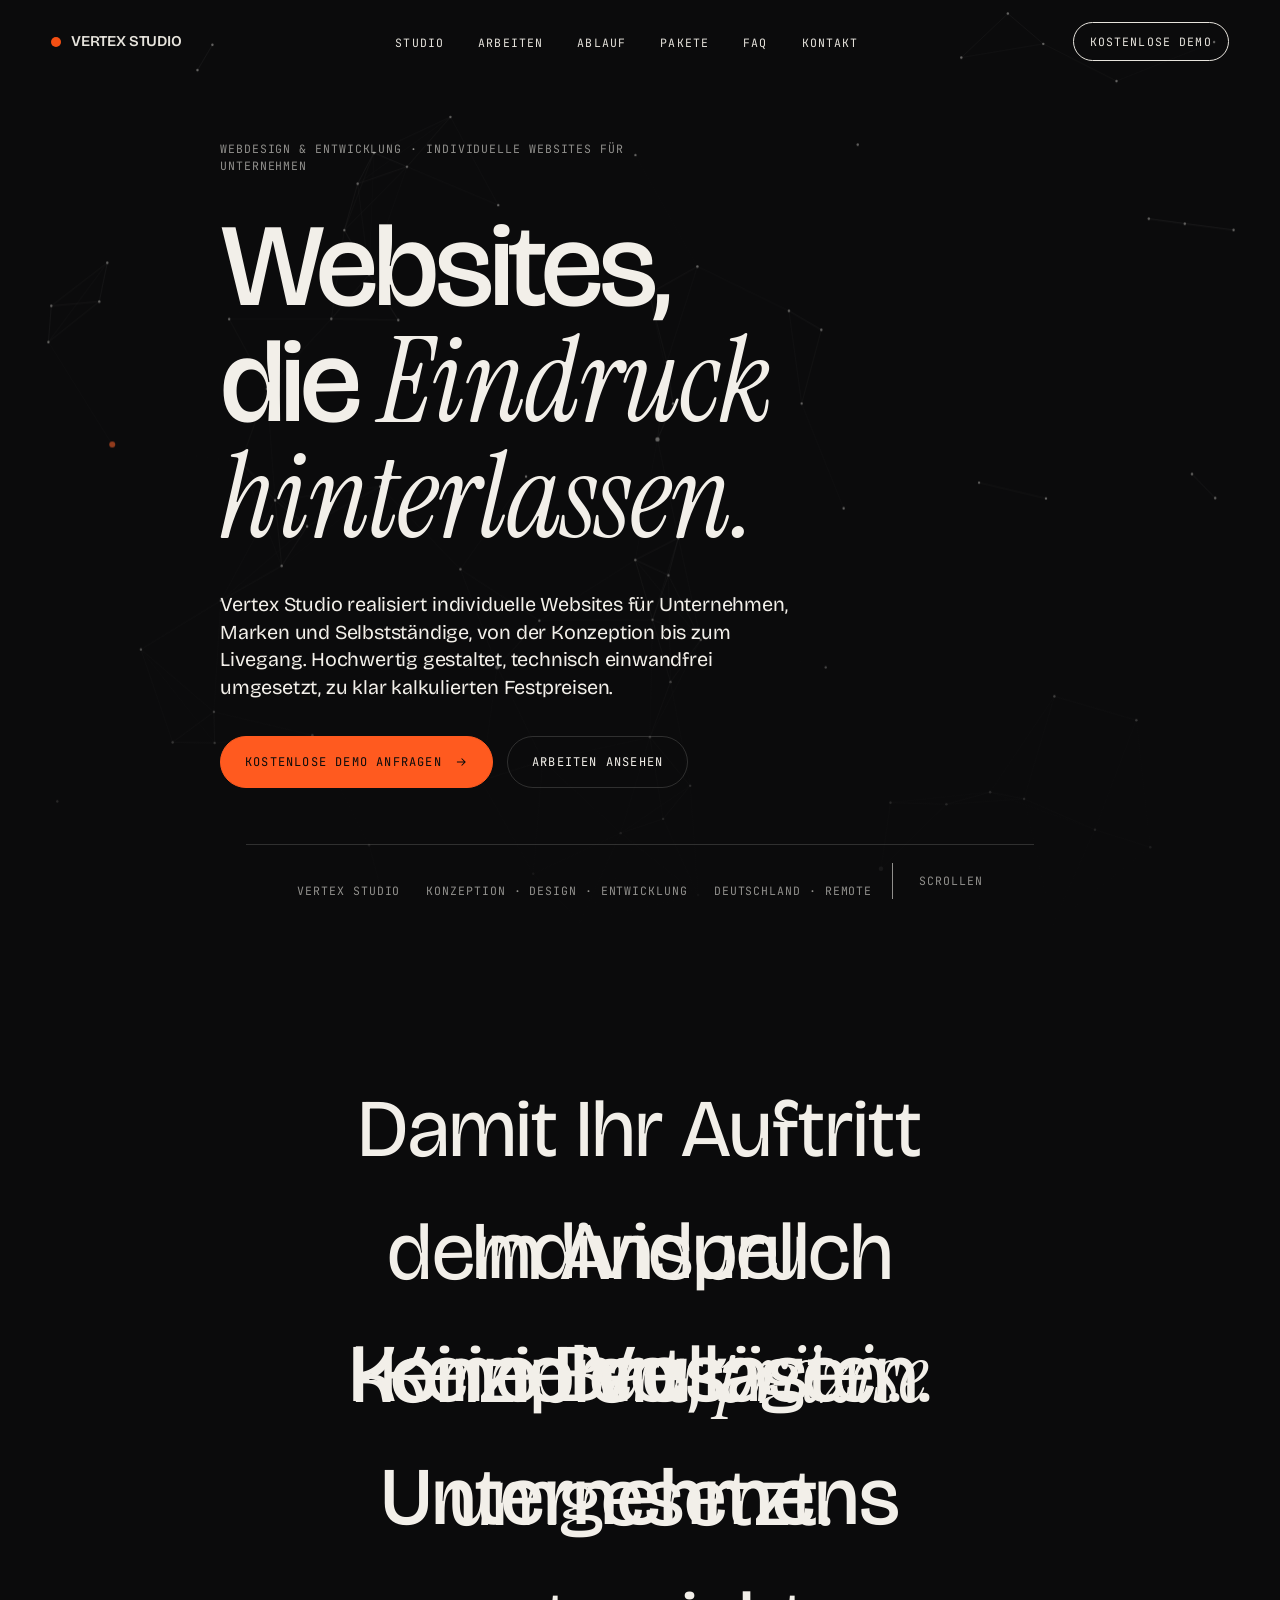
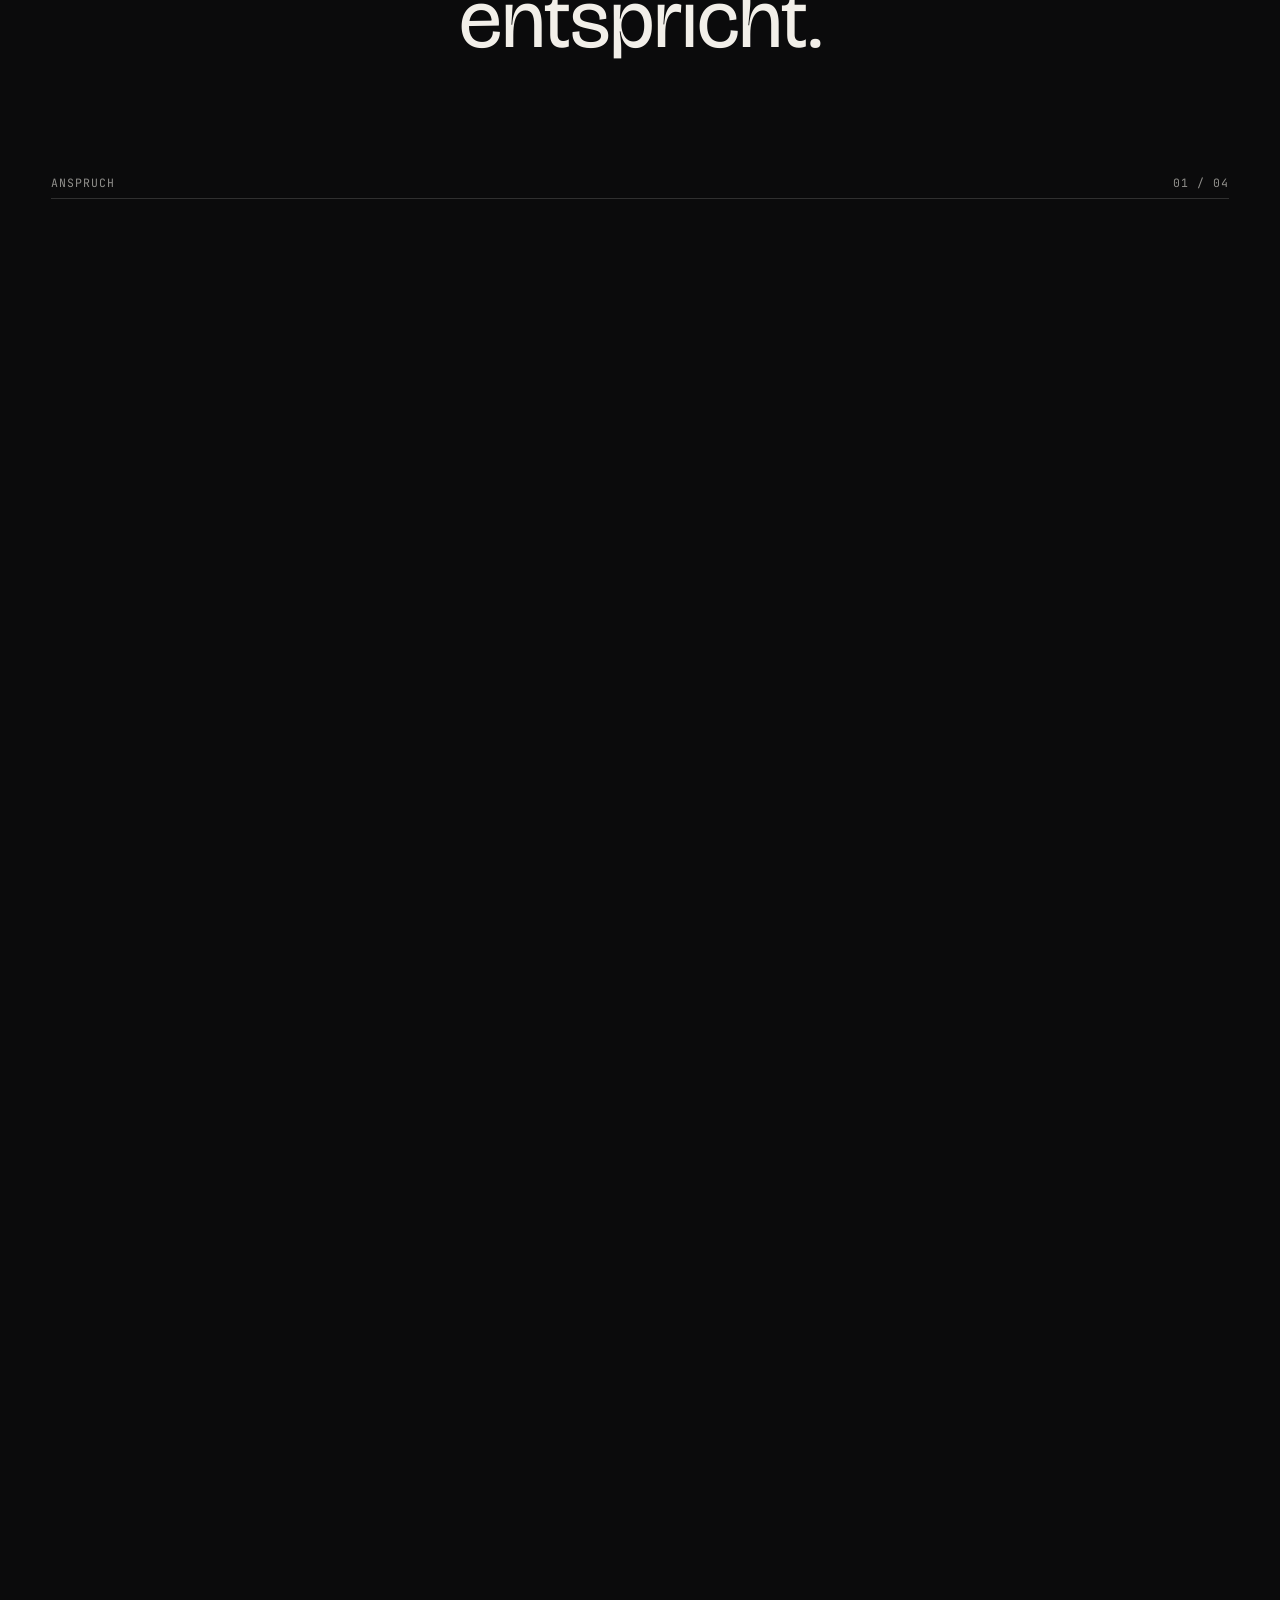
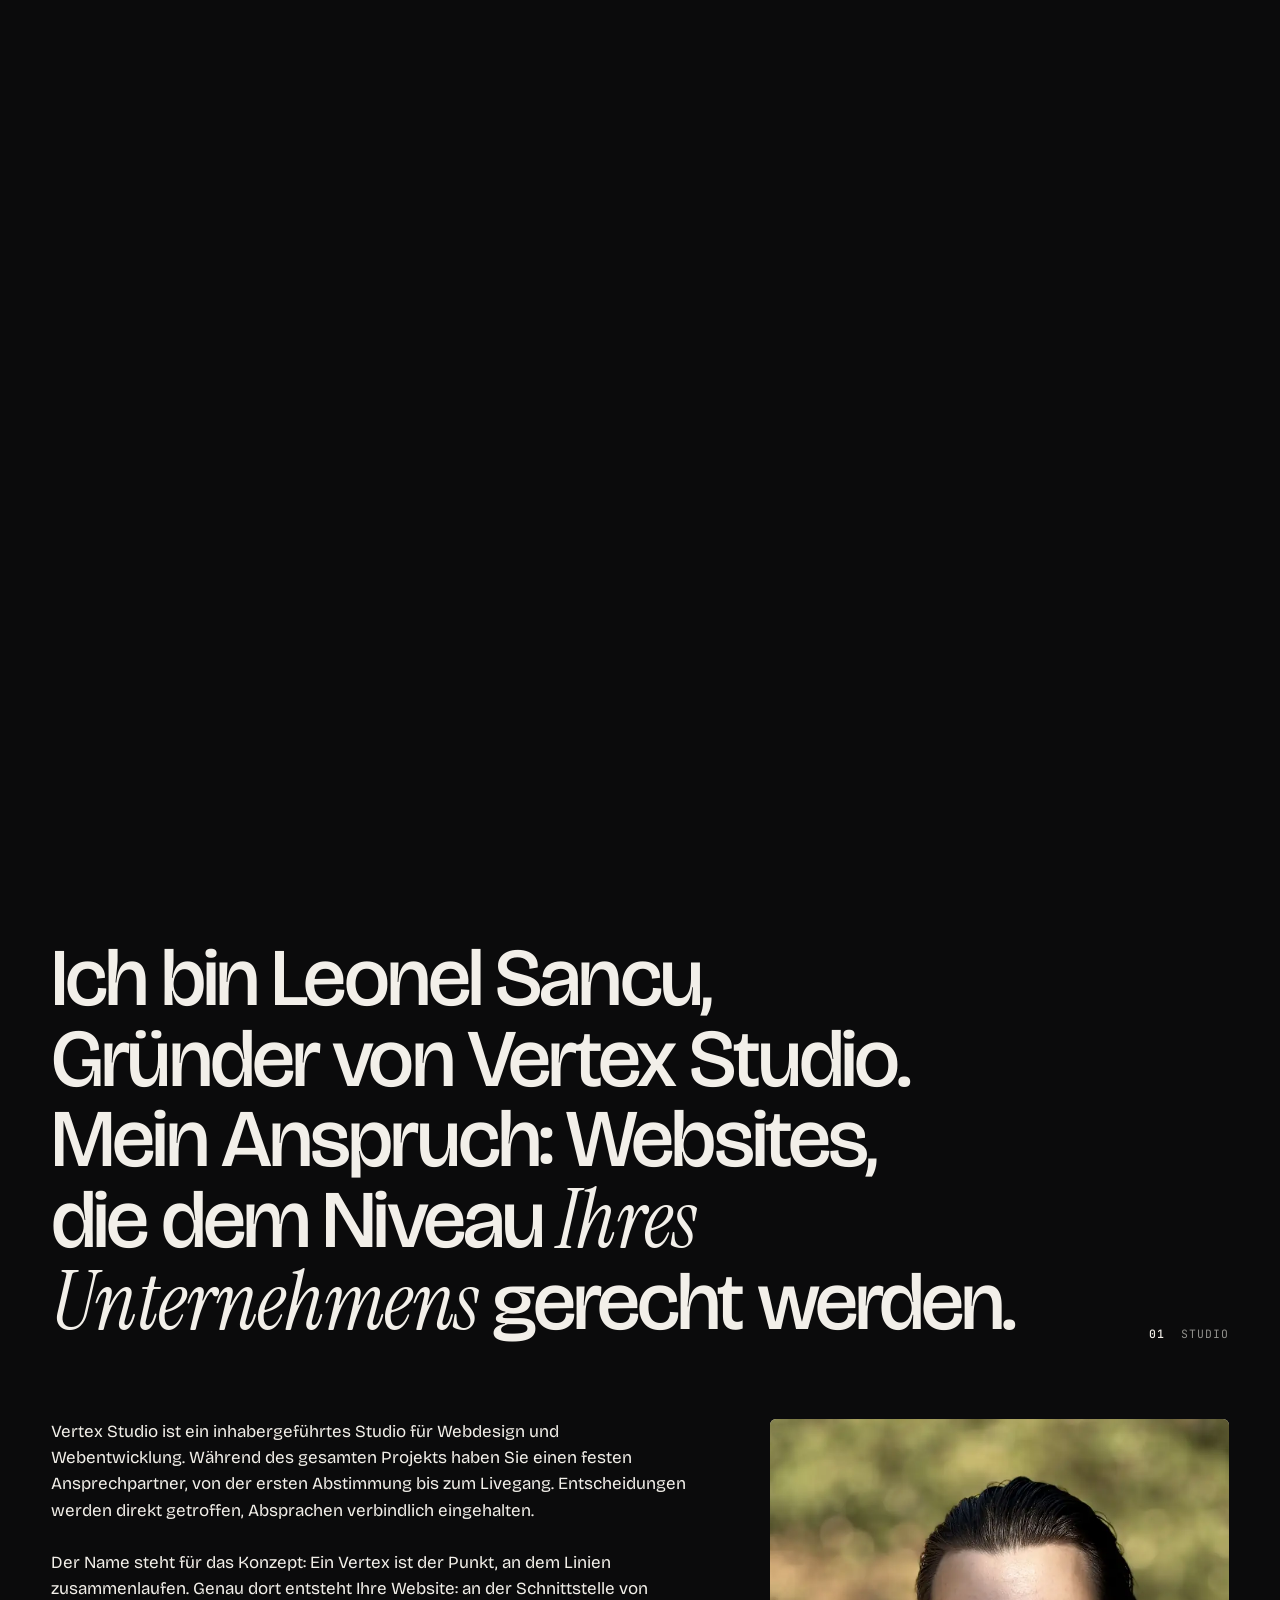
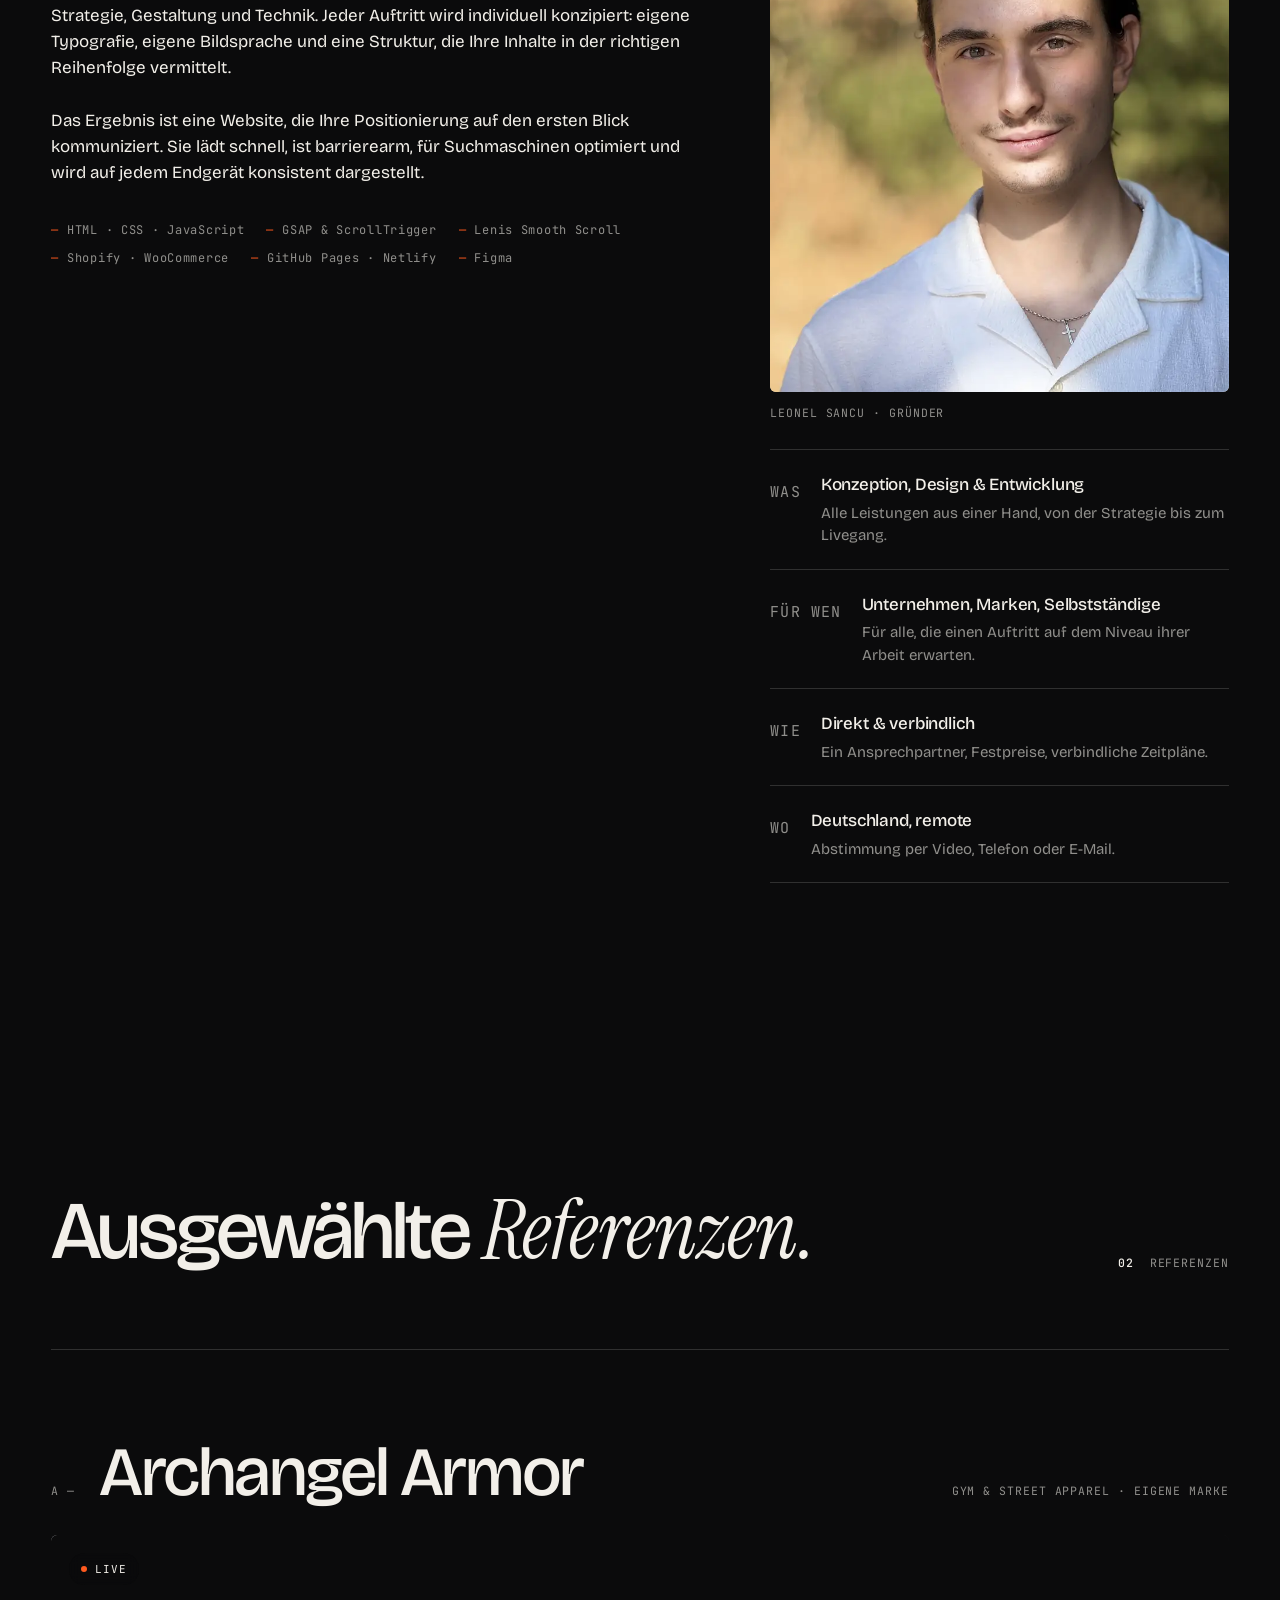
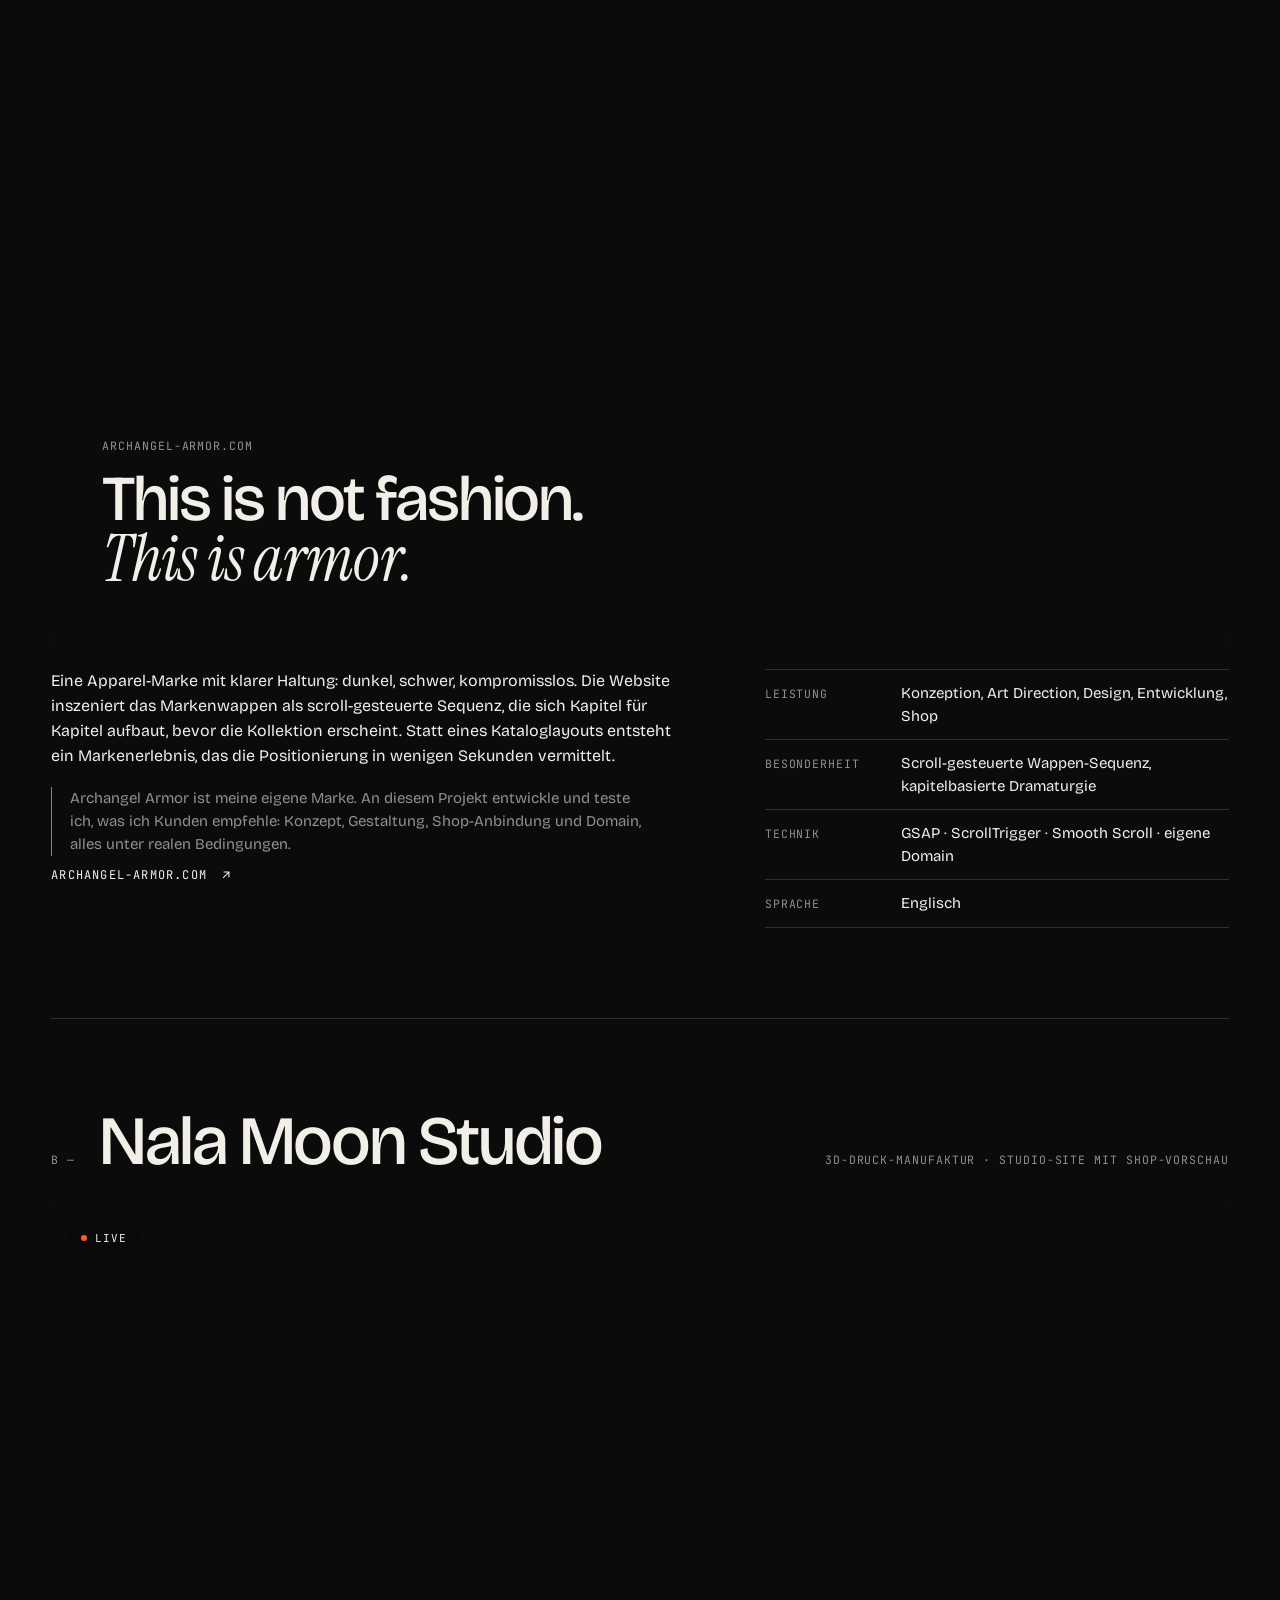
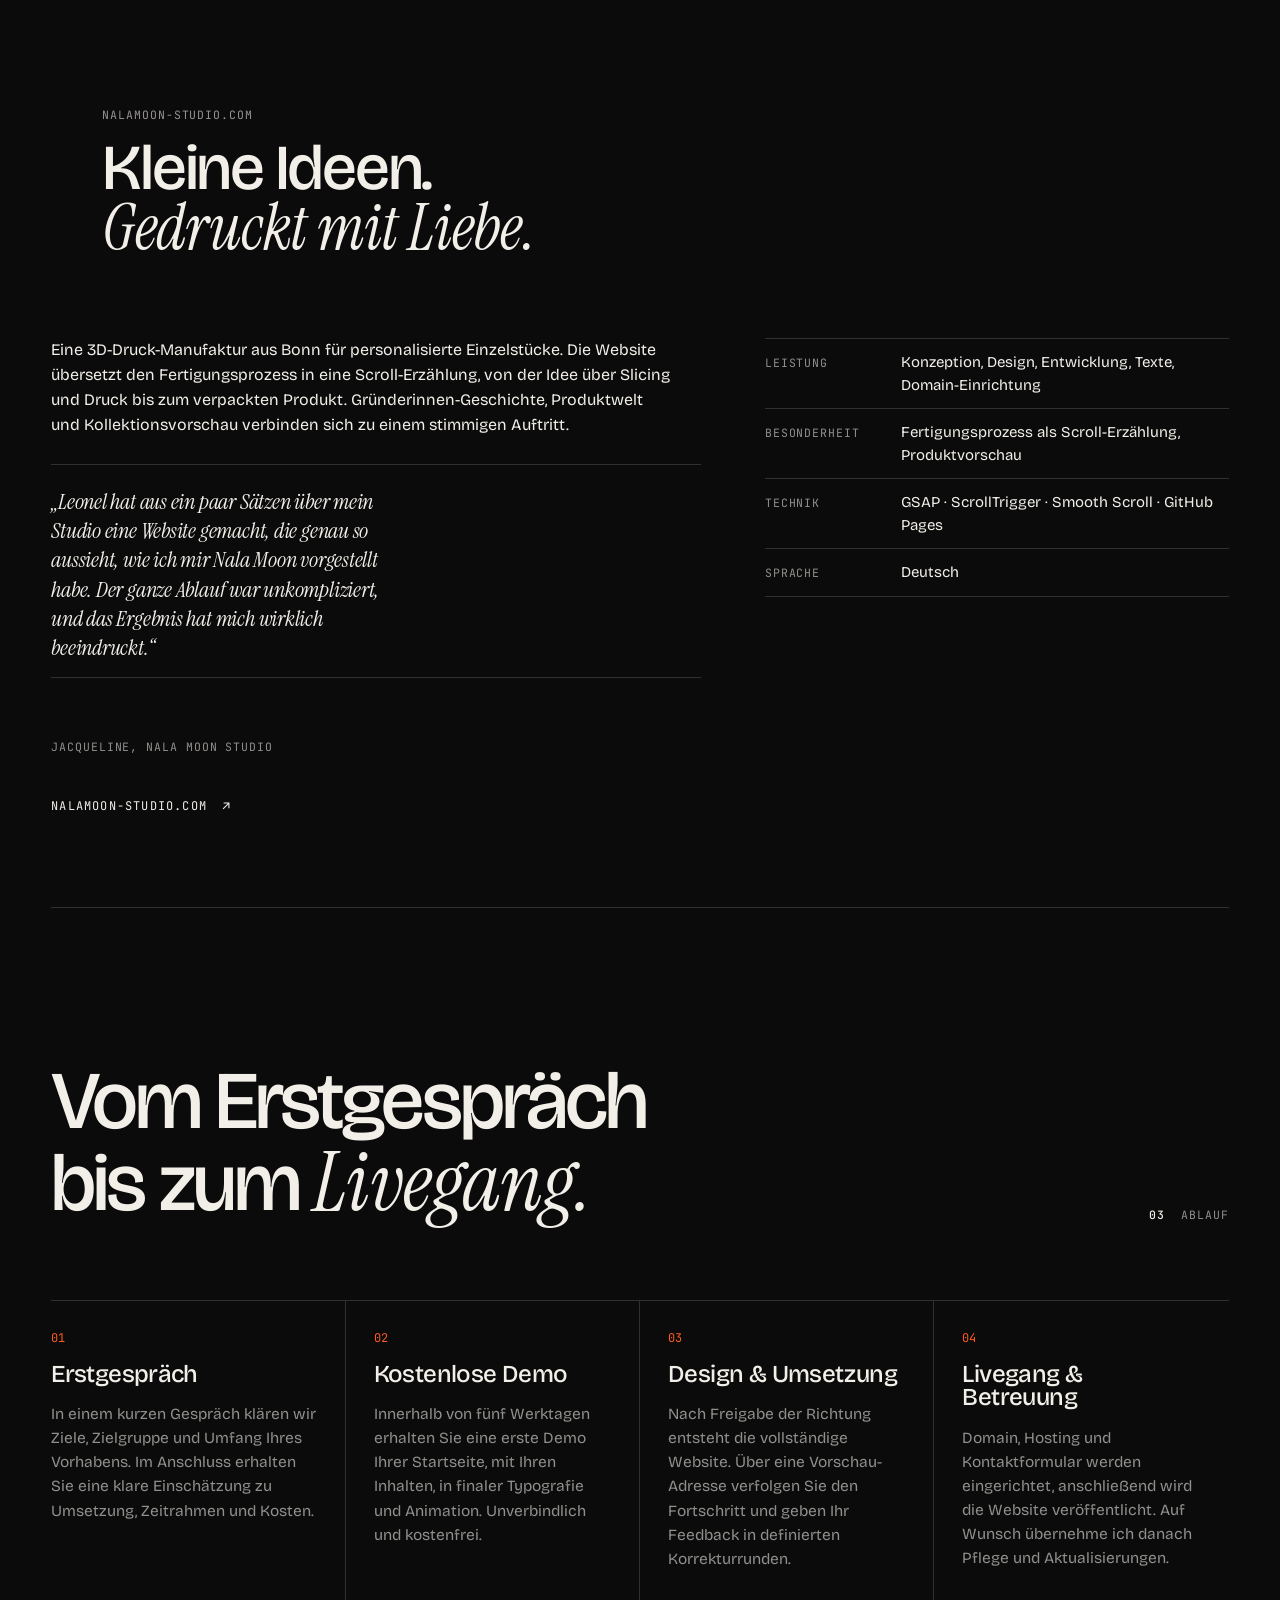
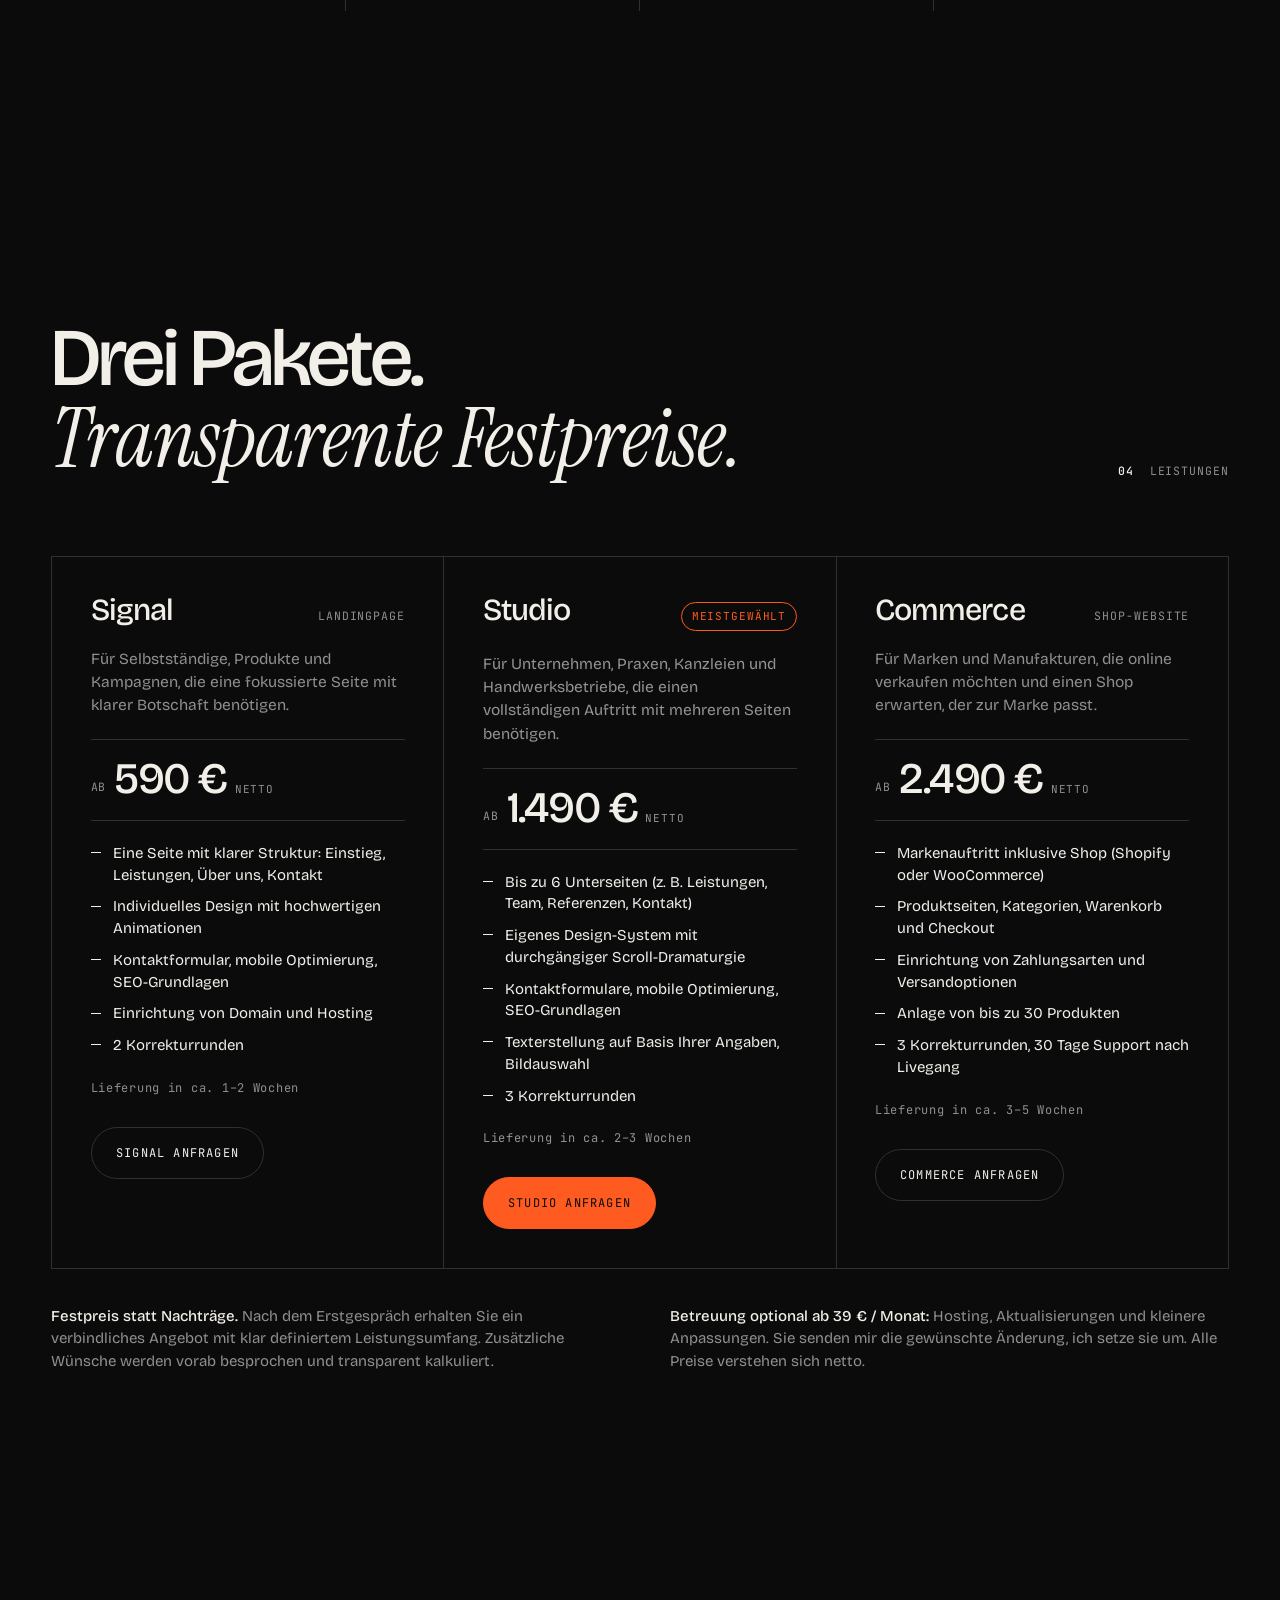
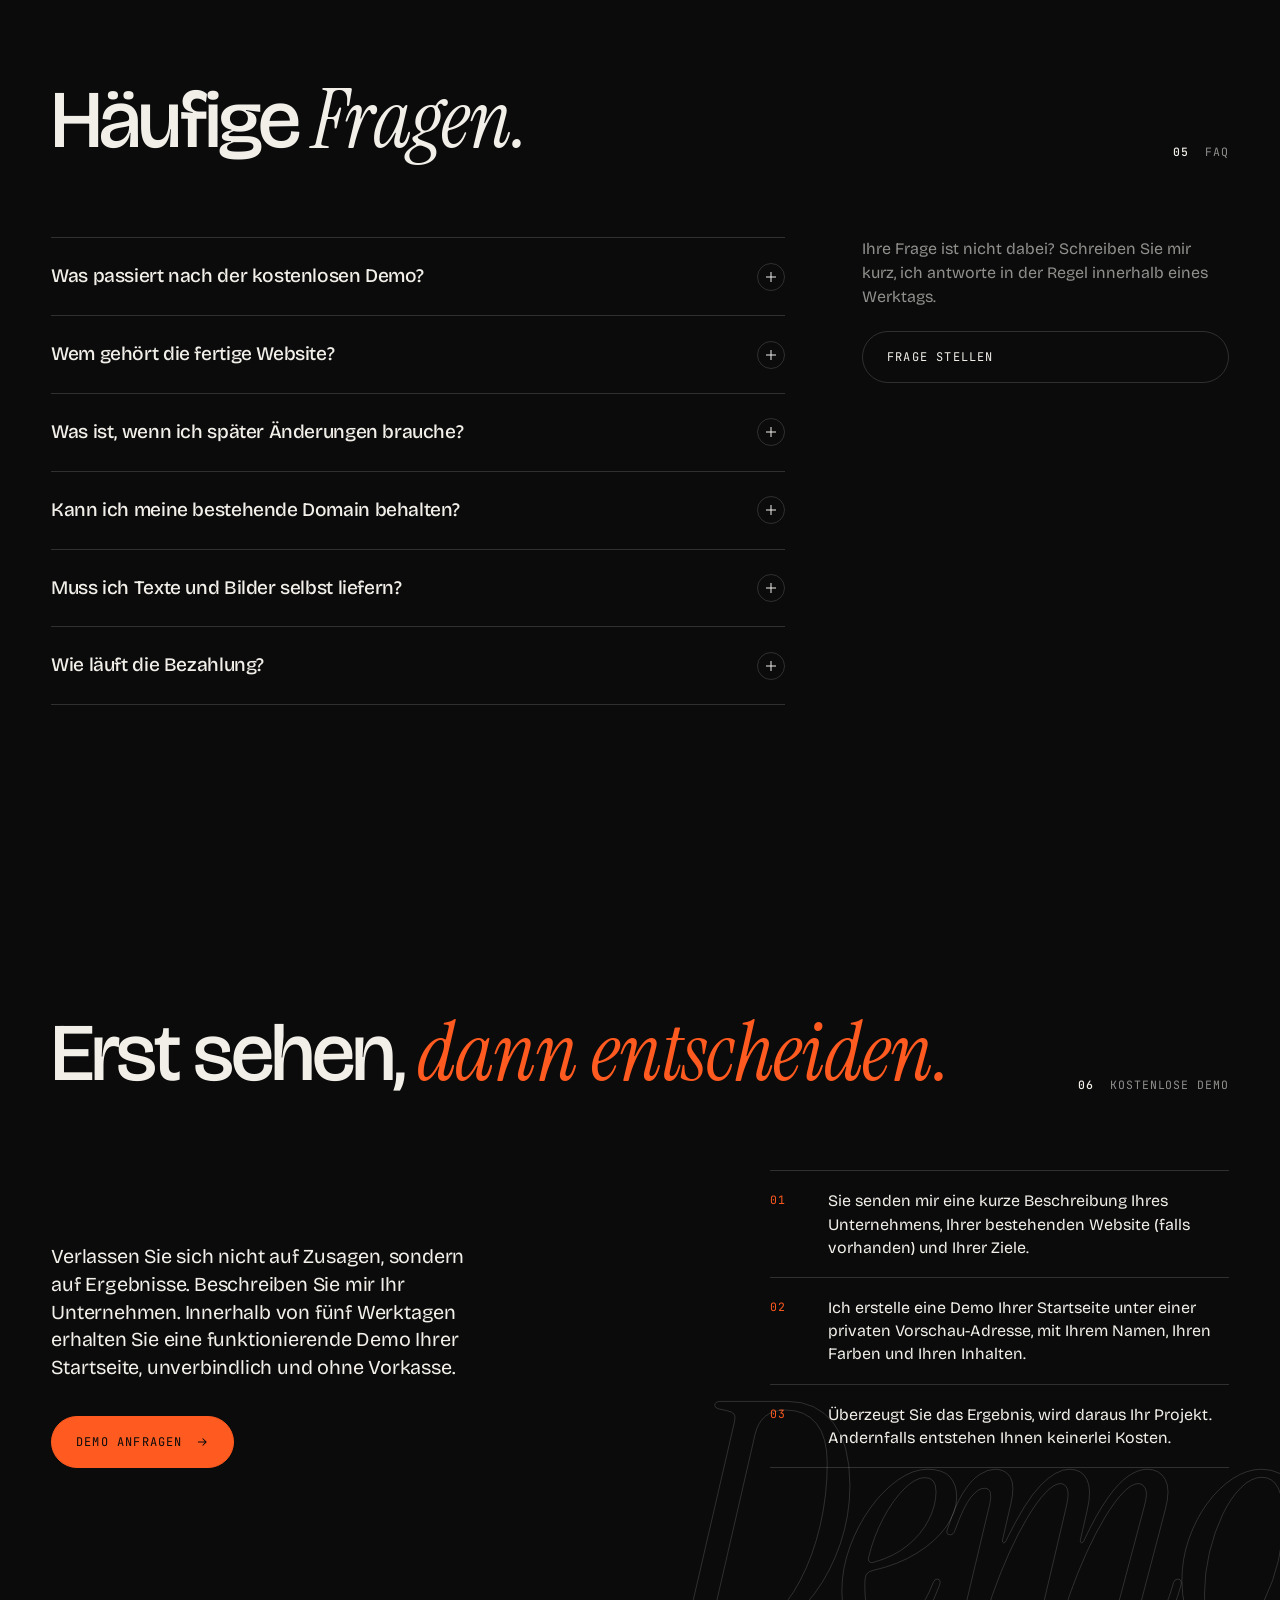
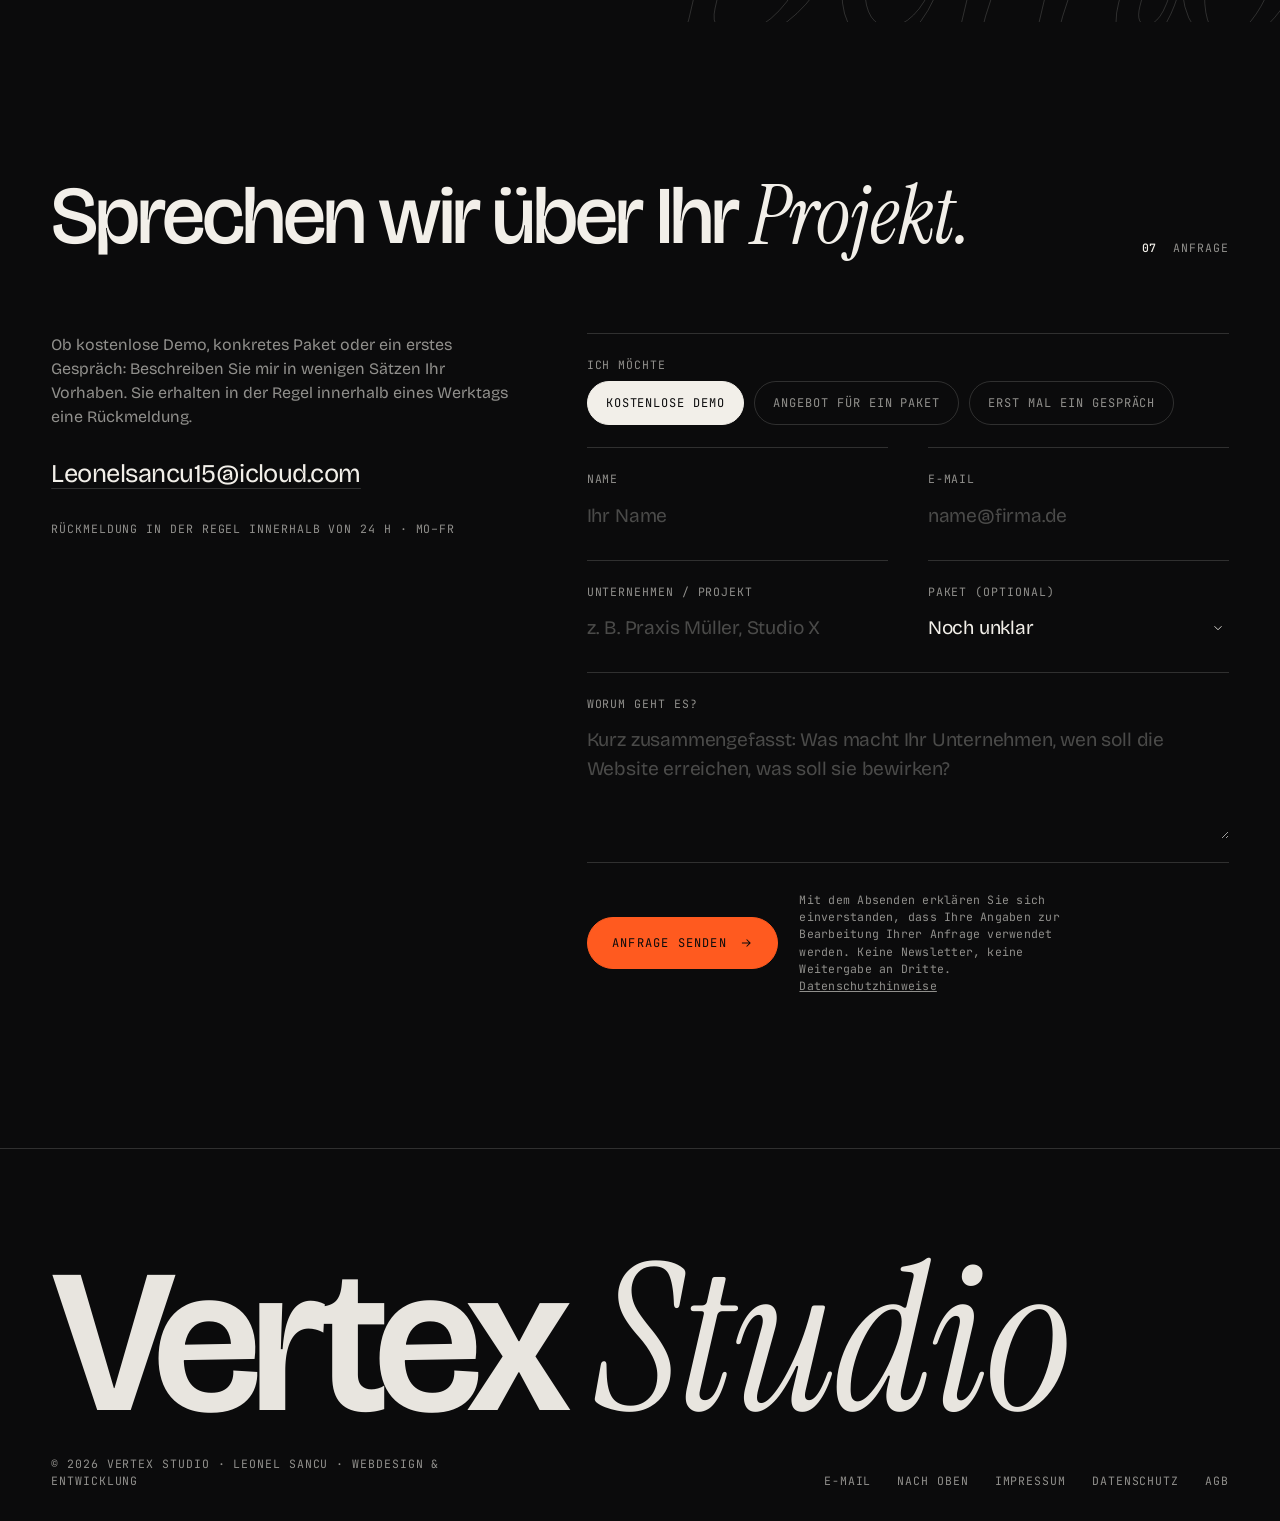
==== index.html @ b0f52221 "OG-URLs auf vertexstudio.digital umgestellt" ====
<!DOCTYPE html>
<html lang="de" class="theme-dark">
<head>
<meta charset="utf-8">
<meta name="viewport" content="width=device-width, initial-scale=1">
<title>Vertex Studio — Webdesign & Entwicklung | Websites, die Eindruck hinterlassen</title>
<meta name="description" content="Vertex Studio: individuelle Websites für Unternehmen, Marken und Selbstständige. Konzeption, Design und Entwicklung aus einer Hand. Kostenlose Demo vor der Beauftragung.">
<meta property="og:title" content="Vertex Studio — Websites, die Eindruck hinterlassen">
<meta property="og:description" content="Individuelle Websites für Unternehmen. Konzeption, Design und Entwicklung aus einer Hand. Kostenlose Demo vor der Beauftragung.">
<meta property="og:type" content="website">
<meta property="og:image" content="https://vertexstudio.digital/og-image.jpg">
<meta property="og:image:secure_url" content="https://vertexstudio.digital/og-image.jpg">
<meta property="og:image:type" content="image/jpeg">
<meta property="og:image:width" content="1200">
<meta property="og:image:height" content="630">
<meta property="og:url" content="https://vertexstudio.digital/">
<meta name="twitter:card" content="summary_large_image">
<meta name="twitter:image" content="https://vertexstudio.digital/og-image.jpg">
<meta name="theme-color" content="#0b0b0c">
<link rel="icon" href="data:image/svg+xml,%3Csvg xmlns='http://www.w3.org/2000/svg' viewBox='0 0 32 32'%3E%3Crect width='32' height='32' fill='%230b0b0c'/%3E%3Cpath d='M6 8h5l5 12 5-12h5L18 26h-4z' fill='%23f2efe9'/%3E%3Ccircle cx='16' cy='26' r='2.2' fill='%23ff5a1f'/%3E%3C/svg%3E">
<link rel="preconnect" href="https://fonts.googleapis.com">
<link rel="preconnect" href="https://fonts.gstatic.com" crossorigin>
<link href="https://fonts.googleapis.com/css2?family=Bricolage+Grotesque:opsz,wght@12..96,300;12..96,400;12..96,500;12..96,600&family=Instrument+Serif:ital@0;1&family=JetBrains+Mono:wght@400;500&display=swap" rel="stylesheet">
<style>
/* ============================================================
   VERTEX STUDIO — Design system
   Thesis: „Der Punkt, an dem alles zusammenläuft.“
   Ink & Paper. Ein Akzent. Große Typografie. Eine Bewegung.
   Fonts: Bricolage Grotesque (Display), Instrument Serif (Italic-Akzent),
          JetBrains Mono (Metadaten). Motion: GSAP + ScrollTrigger + Lenis.
   ============================================================ */
:root{
  --ink:#0b0b0c; --ink-2:#141416; --ink-3:#1f1f22;
  --paper:#f2efe9; --paper-2:#e9e4da; --paper-3:#d9d2c4;
  --accent:#ff5a1f; --accent-ink:#c93f10;
  --bg:var(--ink); --fg:var(--paper); --fg-mute:rgba(242,239,233,.58); --line:rgba(242,239,233,.16);
  --display:"Bricolage Grotesque",system-ui,sans-serif;
  --serif:"Instrument Serif",Georgia,serif;
  --mono:"JetBrains Mono",ui-monospace,Menlo,monospace;
  --gutter:clamp(20px,4vw,64px);
  --max:1440px;
  --ease:cubic-bezier(.16,1,.3,1);
}
html.theme-light{ --bg:var(--paper); --fg:var(--ink); --fg-mute:rgba(11,11,12,.6); --line:rgba(11,11,12,.16); }
*{box-sizing:border-box;margin:0;padding:0}
html{scroll-behavior:auto;-webkit-text-size-adjust:100%}
html.lenis,html.lenis body{height:auto}
.lenis.lenis-smooth{scroll-behavior:auto!important}
body{
  background:var(--bg);color:var(--fg);font-family:var(--display);font-weight:400;
  line-height:1.5;font-size:clamp(16px,1.05vw,18px);
  transition:background-color .8s var(--ease),color .8s var(--ease);
  -webkit-font-smoothing:antialiased;overflow-x:clip;
}
::selection{background:var(--accent);color:var(--ink)}
a{color:inherit;text-decoration:none}
img{display:block;max-width:100%}
button{font:inherit;color:inherit;background:none;border:0;cursor:pointer}
:focus-visible{outline:2px solid var(--accent);outline-offset:4px}
.sr{position:absolute;width:1px;height:1px;overflow:hidden;clip:rect(0 0 0 0);white-space:nowrap}
.wrap{max-width:var(--max);margin:0 auto;padding-left:var(--gutter);padding-right:var(--gutter)}

/* type roles */
.mono{font-family:var(--mono);font-size:11.5px;letter-spacing:.08em;text-transform:uppercase;color:var(--fg-mute)}
.serif-i{font-family:var(--serif);font-style:italic;font-weight:400;letter-spacing:-.01em}
h1,h2,h3{font-weight:500;letter-spacing:-.035em;line-height:.98;text-wrap:balance}
.h-xl{font-size:clamp(46px,9.2vw,152px);font-variation-settings:"opsz" 96}
.h-l{font-size:clamp(38px,6.4vw,104px);font-variation-settings:"opsz" 96}
.h-m{font-size:clamp(30px,4vw,60px);font-variation-settings:"opsz" 72}
.h-s{font-size:clamp(22px,2.2vw,32px);font-variation-settings:"opsz" 48;letter-spacing:-.02em}
.lead{font-size:clamp(18px,1.55vw,24px);line-height:1.4;letter-spacing:-.01em;max-width:34ch}
p{max-width:62ch}
.mute{color:var(--fg-mute)}
.rule{border:0;border-top:1px solid var(--line)}

/* motion foundation: without JS everything is visible */
html.has-motion [data-split],html.has-motion [data-reveal],html.has-motion [data-clip]{visibility:hidden}
.w-mask{display:inline-block;overflow:hidden;vertical-align:bottom;padding-bottom:.08em;margin-bottom:-.08em}
.w{display:inline-block;will-change:transform,opacity}
[data-clip]{overflow:hidden}

/* ---------- nav ---------- */
.nav{position:fixed;inset:0 0 auto 0;z-index:60;padding:22px var(--gutter);display:flex;align-items:center;justify-content:space-between;mix-blend-mode:difference;color:#f2efe9}
.logo{display:flex;align-items:center;gap:10px;font-weight:600;letter-spacing:-.02em;font-size:15px}
.logo i{width:10px;height:10px;border-radius:50%;background:var(--accent);display:inline-block;mix-blend-mode:normal}
.nav ul{display:flex;gap:34px;list-style:none}
.nav ul a{font-family:var(--mono);font-size:11.5px;letter-spacing:.1em;text-transform:uppercase;position:relative;padding:6px 0}
.nav ul a::after{content:"";position:absolute;left:0;right:0;bottom:0;height:1px;background:currentColor;transform:scaleX(0);transform-origin:right;transition:transform .5s var(--ease)}
.nav ul a:hover::after{transform:scaleX(1);transform-origin:left}
.nav-cta{font-family:var(--mono);font-size:11.5px;letter-spacing:.1em;text-transform:uppercase;border:1px solid currentColor;padding:10px 16px;border-radius:999px;transition:background .4s var(--ease),color .4s var(--ease)}
.nav-cta:hover{background:#f2efe9;color:#0b0b0c}
.burger{display:none;width:44px;height:44px;position:relative}
.burger span{position:absolute;left:12px;right:12px;height:1.5px;background:currentColor;transition:transform .5s var(--ease),top .5s var(--ease)}
.burger span:first-child{top:18px}.burger span:last-child{top:26px}
.menu-open .burger span:first-child{top:22px;transform:rotate(45deg)}
.menu-open .burger span:last-child{top:22px;transform:rotate(-45deg)}
.menu{position:fixed;inset:0;z-index:55;background:var(--ink);color:var(--paper);display:none;flex-direction:column;justify-content:center;padding:var(--gutter)}
.menu-open .menu{display:flex}
.menu a{font-size:clamp(36px,10vw,64px);font-weight:500;letter-spacing:-.03em;line-height:1.1;padding:6px 0;border-bottom:1px solid rgba(242,239,233,.12)}
.menu .mono{margin-top:28px}
@media (max-width:860px){.nav ul,.nav-cta{display:none}.burger{display:block}}

/* ---------- hero ---------- */
.hero-video-wrap{position:absolute;inset:0;z-index:-3;background:var(--ink)}
.hero-video{position:absolute;inset:0;width:100%;height:100%;object-fit:cover;opacity:0;transition:opacity 1.2s linear;filter:saturate(.9) contrast(1.05)}
.hero-video.is-on{opacity:1}
.hero-video-tint{position:absolute;inset:0;z-index:-2;background:linear-gradient(180deg,rgba(11,11,12,.55) 0%,rgba(11,11,12,.25) 45%,rgba(11,11,12,.75) 100%);pointer-events:none}
.hero canvas{opacity:.55;mix-blend-mode:screen}
@media (prefers-reduced-motion:reduce){.hero-video{display:none}}
.hero{position:relative;min-height:100svh;display:grid;grid-template-rows:1fr auto;isolation:isolate}
.hero canvas{position:absolute;inset:0;width:100%;height:100%;z-index:-1}
.hero-grad{position:absolute;inset:auto 0 0 0;height:40%;z-index:-1;background:linear-gradient(to top,var(--ink) 0%,rgba(11,11,12,0) 100%);pointer-events:none}
.hero-inner{display:grid;align-content:end;gap:34px;padding-top:140px;padding-bottom:56px}
.hero h1{max-width:12ch}
.hero .lead{max-width:44ch}
.hero-actions{display:flex;flex-wrap:wrap;gap:14px;align-items:center}
.btn{display:inline-flex;align-items:center;gap:12px;font-family:var(--mono);font-size:12px;letter-spacing:.1em;text-transform:uppercase;padding:16px 24px;border-radius:999px;border:1px solid var(--line);position:relative;overflow:hidden;transition:color .5s var(--ease),border-color .5s var(--ease);will-change:transform}
.btn::before{content:"";position:absolute;inset:0;background:var(--fg);transform:translateY(101%);transition:transform .55s var(--ease);border-radius:inherit}
.btn:hover::before{transform:translateY(0)}
.btn:hover{color:var(--bg);border-color:var(--fg)}
.btn>*{position:relative}
.btn-solid{background:var(--accent);border-color:var(--accent);color:var(--ink)}
.btn-solid::before{background:var(--fg)}
.btn-solid:hover{color:var(--bg);border-color:var(--fg)}
.btn .arr{width:14px;height:14px;transition:transform .5s var(--ease)}
.btn:hover .arr{transform:translateX(5px)}
.hero-foot{display:flex;justify-content:space-between;align-items:flex-end;gap:20px;padding-bottom:26px;border-top:1px solid var(--line);padding-top:18px}
.hero-foot .mono{display:flex;gap:26px;flex-wrap:wrap}
.scroll-hint{display:flex;align-items:center;gap:12px}
.scroll-hint i{width:1px;height:36px;background:var(--fg-mute);display:block;position:relative;overflow:hidden}
.scroll-hint i::after{content:"";position:absolute;left:0;top:-100%;width:100%;height:100%;background:var(--fg);animation:drop 1.8s var(--ease) infinite}
@keyframes drop{0%{top:-100%}60%{top:100%}100%{top:100%}}
@media (max-width:640px){.hero-foot .mono span:nth-child(3){display:none}}

/* ---------- manifest (sticky scrub) ---------- */
.manifest{height:340vh;position:relative}
.manifest-stage{position:sticky;top:0;height:100svh;display:grid;place-items:center;overflow:hidden}
.manifest-line{position:absolute;text-align:center;padding:0 var(--gutter);max-width:16ch}
.manifest-line b{font-weight:500}
.manifest-idx{position:absolute;bottom:34px;left:var(--gutter);right:var(--gutter);display:flex;justify-content:space-between}
.manifest-bar{position:absolute;left:var(--gutter);right:var(--gutter);bottom:26px;height:1px;background:var(--line)}
.manifest-bar i{position:absolute;left:0;top:0;height:100%;width:100%;background:var(--fg);transform-origin:left;transform:scaleX(0)}

/* ---------- generic section ---------- */
.sec{padding:clamp(96px,12vw,180px) 0;position:relative}
.sec-head{display:grid;grid-template-columns:1fr auto;align-items:end;gap:24px;margin-bottom:clamp(40px,6vw,80px)}
.sec-head .mono{display:flex;gap:16px}
.sec-head .mono b{color:var(--fg);font-weight:500}
@media (max-width:760px){.sec-head{grid-template-columns:1fr}}

/* ---------- about ---------- */
.about-grid{display:grid;grid-template-columns:minmax(0,7fr) minmax(0,5fr);gap:clamp(40px,6vw,120px);align-items:start}
.about-copy{display:grid;gap:26px}
.about-copy p{font-size:clamp(17px,1.3vw,21px);line-height:1.55}
.about-side{display:grid;gap:0;position:sticky;top:120px}
.fact{display:grid;grid-template-columns:auto 1fr;gap:20px;padding:22px 0;border-top:1px solid var(--line)}
.fact:last-child{border-bottom:1px solid var(--line)}
.fact .mono{padding-top:5px}
.fact strong{font-weight:500;letter-spacing:-.01em;font-size:clamp(17px,1.2vw,20px);display:block}
.fact span{color:var(--fg-mute);font-size:15px;display:block;margin-top:4px}
.stack{display:flex;flex-wrap:wrap;gap:10px 22px;margin-top:8px}
.stack li{list-style:none;font-family:var(--mono);font-size:12px;letter-spacing:.06em;color:var(--fg-mute)}
.stack li::before{content:"—";margin-right:8px;color:var(--accent)}
@media (max-width:900px){.about-grid{grid-template-columns:1fr}.about-side{position:static}}

/* ---------- work ---------- */
.work{padding-bottom:0}
.case{display:grid;grid-template-columns:1fr;gap:28px;padding:clamp(48px,7vw,110px) 0;border-top:1px solid var(--line)}
.case-meta{display:grid;grid-template-columns:auto 1fr auto;gap:24px;align-items:baseline}
.case-meta h3{font-size:clamp(34px,5.4vw,84px);font-weight:500;letter-spacing:-.035em}
.case-meta .mono{text-align:right}
.case-media{position:relative;aspect-ratio:16/9.6;background:var(--ink-2);overflow:hidden;border-radius:6px}
.case-media .frame{position:absolute;inset:0}
.case-media img{width:100%;height:118%;object-fit:cover;object-position:top;will-change:transform;transition:opacity .6s var(--ease)}
.case-media .poster{position:absolute;inset:0;display:grid;align-content:end;padding:clamp(20px,4vw,56px);color:#f2efe9;background:#0b0b0c}
.case-media .poster .t{font-size:clamp(28px,5vw,88px);letter-spacing:-.035em;line-height:.95;font-weight:500}
.case-media .poster .t .serif-i{display:block}
.case-media .poster .mono{margin-bottom:14px;color:rgba(242,239,233,.6)}
.case-media.has-shot .poster{display:none}
.case-link{position:absolute;inset:0;z-index:2;display:block}
.case-media .badge{position:absolute;top:18px;left:18px;z-index:3;font-family:var(--mono);font-size:11px;letter-spacing:.08em;text-transform:uppercase;background:rgba(11,11,12,.72);color:#f2efe9;padding:8px 12px;border-radius:999px;backdrop-filter:blur(6px);display:flex;gap:8px;align-items:center}
.case-media .badge i{width:6px;height:6px;border-radius:50%;background:var(--accent);animation:blink 2.2s infinite}
@keyframes blink{50%{opacity:.25}}
.case-body{display:grid;grid-template-columns:minmax(0,7fr) minmax(0,5fr);gap:clamp(24px,5vw,80px);align-items:start}
.case-body p{font-size:clamp(16px,1.2vw,19px);line-height:1.55}
.case-tags{display:grid;gap:0}
.case-tags div{display:grid;grid-template-columns:120px 1fr;gap:16px;padding:12px 0;border-top:1px solid var(--line);font-size:15px}
.case-tags div:last-child{border-bottom:1px solid var(--line)}
.case-tags .mono{padding-top:3px}
.case-cta{display:inline-flex;align-items:center;gap:12px;font-family:var(--mono);font-size:12px;letter-spacing:.1em;text-transform:uppercase;margin-top:10px}
.case-cta .arr{width:14px;height:14px;transition:transform .5s var(--ease)}
.case-cta:hover .arr{transform:translate(4px,-4px)}
.case-media:hover img{opacity:.92}
@media (max-width:860px){.case-body{grid-template-columns:1fr}.case-meta{grid-template-columns:1fr}.case-meta .mono{text-align:left}.case-media{aspect-ratio:4/3}}

/* ---------- process ---------- */
.steps{display:grid;grid-template-columns:repeat(4,1fr);gap:0;border-top:1px solid var(--line)}
.step{padding:28px 28px 40px 0;border-right:1px solid var(--line);display:grid;align-content:start;gap:16px;min-height:280px}
.step:last-child{border-right:0}
.step .num{font-family:var(--mono);font-size:12px;color:var(--accent)}
.step h3{font-size:clamp(22px,1.9vw,30px);font-weight:500;letter-spacing:-.025em}
.step p{font-size:15.5px;color:var(--fg-mute);line-height:1.55}
.step:not(:first-child){padding-left:28px}
@media (max-width:900px){.steps{grid-template-columns:1fr 1fr}.step{border-right:0;border-bottom:1px solid var(--line);padding-left:0!important;min-height:0}}
@media (max-width:520px){.steps{grid-template-columns:1fr}}

/* ---------- pricing ---------- */
.plans{display:grid;grid-template-columns:repeat(3,1fr);border-top:1px solid var(--line);border-left:1px solid var(--line)}
.plan{border-right:1px solid var(--line);border-bottom:1px solid var(--line);padding:clamp(28px,3vw,44px);display:grid;align-content:start;gap:22px;position:relative;transition:background .5s var(--ease)}
.plan:hover{background:rgba(11,11,12,.035)}
.plan-top{display:flex;justify-content:space-between;align-items:baseline}
.plan h3{font-size:clamp(26px,2.4vw,38px);font-weight:500;letter-spacing:-.03em}
.plan .flag{font-family:var(--mono);font-size:11px;letter-spacing:.08em;text-transform:uppercase;color:var(--accent-ink);border:1px solid currentColor;padding:5px 10px;border-radius:999px}
.plan .for{font-size:15.5px;color:var(--fg-mute);min-height:3.2em}
.price{display:flex;align-items:baseline;gap:8px;padding:18px 0;border-top:1px solid var(--line);border-bottom:1px solid var(--line)}
.price .mono{transform:translateY(-2px)}
.price b{font-size:clamp(34px,3.4vw,52px);font-weight:500;letter-spacing:-.04em;line-height:1}
.price small{font-family:var(--mono);font-size:11px;letter-spacing:.08em;text-transform:uppercase;color:var(--fg-mute)}
.plan ul{list-style:none;display:grid;gap:10px}
.plan li{font-size:15px;padding-left:22px;position:relative;line-height:1.45}
.plan li::before{content:"";position:absolute;left:0;top:.62em;width:10px;height:1px;background:var(--fg)}
.plan .time{font-family:var(--mono);font-size:12px;letter-spacing:.06em;color:var(--fg-mute)}
.plan .btn{justify-self:start;margin-top:8px}
.plan-featured{background:var(--ink);color:var(--paper);--fg:var(--paper);--bg:var(--ink);--fg-mute:rgba(242,239,233,.6);--line:rgba(242,239,233,.16)}
.plan-featured:hover{background:var(--ink)}
.plan-featured .flag{color:var(--accent)}
.plan-featured .btn{color:var(--ink)}
.plan-featured .btn::before{background:var(--paper)}
.plans-note{display:grid;grid-template-columns:1fr 1fr;gap:24px 60px;margin-top:36px;font-size:15px;color:var(--fg-mute)}
.plans-note strong{color:var(--fg);font-weight:500}
@media (max-width:980px){.plans{grid-template-columns:1fr}.plan .for{min-height:0}.plans-note{grid-template-columns:1fr}}

/* ---------- portrait ---------- */
.portrait{margin:0 0 28px;position:relative}
.portrait .frame{aspect-ratio:4/5;overflow:hidden;border-radius:6px;background:var(--paper-3)}
.portrait img{width:100%;height:112%;object-fit:cover;object-position:center top;will-change:transform;filter:saturate(.92)}
.portrait figcaption{margin-top:12px}
.facts{display:grid}
/* ---------- case notes / quotes ---------- */
.case .note{font-size:15px;color:var(--fg-mute);margin-top:18px;padding-left:18px;border-left:1px solid var(--accent);max-width:60ch}
.quote{margin:26px 0 0;padding:22px 0 0;border-top:1px solid var(--line)}
.quote p{font-family:var(--serif);font-style:italic;font-size:clamp(20px,1.7vw,26px);line-height:1.35;letter-spacing:-.01em;max-width:34ch}
.quote footer{font-family:var(--mono);font-size:11.5px;letter-spacing:.08em;text-transform:uppercase;color:var(--fg-mute);margin-top:14px}
/* ---------- faq ---------- */
.faq-grid{display:grid;grid-template-columns:minmax(0,8fr) minmax(0,4fr);gap:clamp(40px,6vw,120px);align-items:start}
.faq-list{border-top:1px solid var(--line)}
.faq-item{border-bottom:1px solid var(--line)}
.faq-item summary{list-style:none;cursor:pointer;display:flex;justify-content:space-between;align-items:center;gap:24px;padding:24px 0;font-size:clamp(18px,1.5vw,24px);font-weight:500;letter-spacing:-.02em}
.faq-item summary::-webkit-details-marker{display:none}
.faq-item summary i{flex:0 0 auto;width:28px;height:28px;border:1px solid var(--line);border-radius:50%;position:relative;transition:transform .5s var(--ease),border-color .4s}
.faq-item summary i::before,.faq-item summary i::after{content:"";position:absolute;left:50%;top:50%;width:10px;height:1px;background:var(--fg);transform:translate(-50%,-50%)}
.faq-item summary i::after{transform:translate(-50%,-50%) rotate(90deg)}
.faq-item[open] summary i{transform:rotate(45deg);border-color:var(--accent)}
.faq-item summary:hover i{border-color:var(--fg)}
.faq-item > div{padding:0 0 26px}
.faq-item > div p{font-size:16px;line-height:1.6;color:var(--fg-mute);max-width:62ch}
.faq-aside{display:grid;gap:22px;position:sticky;top:120px}
@media (max-width:900px){.faq-grid{grid-template-columns:1fr}.faq-aside{position:static}}

/* ---------- demo ---------- */
.demo{overflow:hidden}
.demo-grid{display:grid;grid-template-columns:minmax(0,7fr) minmax(0,5fr);gap:clamp(40px,6vw,120px);align-items:end}
.demo h2 .serif-i{color:var(--accent)}
.demo-steps{display:grid;gap:0;border-top:1px solid var(--line)}
.demo-steps div{display:grid;grid-template-columns:44px 1fr;gap:14px;padding:18px 0;border-bottom:1px solid var(--line);font-size:16px;line-height:1.45}
.demo-steps .mono{color:var(--accent);padding-top:3px}
.demo-big{font-family:var(--serif);font-style:italic;font-size:clamp(120px,26vw,420px);line-height:.8;letter-spacing:-.04em;color:transparent;-webkit-text-stroke:1px var(--line);position:absolute;right:-.06em;bottom:-.12em;pointer-events:none;user-select:none;white-space:nowrap}
@media (max-width:900px){.demo-grid{grid-template-columns:1fr}}

/* ---------- contact ---------- */
.contact-grid{display:grid;grid-template-columns:minmax(0,5fr) minmax(0,7fr);gap:clamp(40px,6vw,120px);align-items:start}
.contact-aside{display:grid;gap:26px;position:sticky;top:120px}
.contact-aside a.mail{font-size:clamp(20px,2vw,28px);letter-spacing:-.02em;text-decoration:underline;text-decoration-thickness:1px;text-underline-offset:6px;text-decoration-color:var(--line);transition:text-decoration-color .4s}
.contact-aside a.mail:hover{text-decoration-color:var(--accent)}
form{display:grid;gap:0}
.field{display:grid;gap:8px;padding:22px 0;border-top:1px solid var(--line);position:relative}
.field label{font-family:var(--mono);font-size:11.5px;letter-spacing:.08em;text-transform:uppercase;color:var(--fg-mute)}
.field input,.field textarea,.field select{width:100%;background:transparent;border:0;border-bottom:1px solid transparent;color:var(--fg);font:inherit;font-size:clamp(18px,1.5vw,24px);letter-spacing:-.01em;padding:6px 0;border-radius:0;-webkit-appearance:none;appearance:none}
.field select{cursor:pointer;background-image:url("data:image/svg+xml,%3Csvg xmlns='http://www.w3.org/2000/svg' width='14' height='14' viewBox='0 0 24 24' fill='none' stroke='%23f2efe9' stroke-width='1.5'%3E%3Cpath d='M6 9l6 6 6-6'/%3E%3C/svg%3E");background-repeat:no-repeat;background-position:right 4px center;padding-right:30px}
.field select option{color:#0b0b0c}
.field textarea{min-height:120px;resize:vertical}
.field input::placeholder,.field textarea::placeholder{color:rgba(242,239,233,.28)}
.field input:focus,.field textarea:focus,.field select:focus{outline:0;border-bottom-color:var(--accent)}
.field.err label{color:var(--accent)}
.field .msg{font-family:var(--mono);font-size:11px;letter-spacing:.06em;color:var(--accent);display:none}
.field.err .msg{display:block}
.choices{display:flex;flex-wrap:wrap;gap:10px}
.choice{position:relative}
.choice input{position:absolute;inset:0;opacity:0}
.choice span{display:inline-block;padding:12px 18px;border:1px solid var(--line);border-radius:999px;font-family:var(--mono);font-size:12px;letter-spacing:.08em;text-transform:uppercase;transition:background .4s var(--ease),color .4s var(--ease),border-color .4s var(--ease);cursor:pointer}
.choice input:checked+span{background:var(--fg);color:var(--bg);border-color:var(--fg)}
.choice input:focus-visible+span{outline:2px solid var(--accent);outline-offset:3px}
.two{display:grid;grid-template-columns:1fr 1fr;gap:0 40px}
.form-foot{display:flex;flex-wrap:wrap;align-items:center;gap:22px;padding-top:28px;border-top:1px solid var(--line)}
.form-foot .mono{max-width:38ch;text-transform:none;letter-spacing:.02em;line-height:1.5}
.btn[disabled]{opacity:.55;cursor:progress}
.form-ok{display:none;padding:40px 0 10px;gap:16px}
form.done .form-ok{display:grid}
form.done .field,form.done .form-foot,form.done .two{display:none}
.form-ok h3{font-size:clamp(28px,3vw,44px);font-weight:500;letter-spacing:-.03em}
.honey{position:absolute;left:-9999px;opacity:0}
@media (max-width:900px){.contact-grid{grid-template-columns:1fr}.contact-aside{position:static}}
@media (max-width:600px){.two{grid-template-columns:1fr}}

/* ---------- footer ---------- */
footer{padding:60px 0 32px;border-top:1px solid var(--line)}
.foot-grid{display:flex;justify-content:space-between;flex-wrap:wrap;gap:20px 40px;align-items:end}
.foot-grid ul{list-style:none;display:flex;gap:26px;flex-wrap:wrap}
.foot-mark{font-size:clamp(64px,16vw,260px);font-weight:600;letter-spacing:-.05em;line-height:.8;margin:50px 0 30px;opacity:.96}
.foot-mark .serif-i{font-weight:400}

/* ---------- cursor ---------- */
.cursor{position:fixed;left:0;top:0;z-index:100;pointer-events:none;width:12px;height:12px;border-radius:50%;background:#f2efe9;mix-blend-mode:difference;transform:translate(-50%,-50%);display:none}
.cursor-label{position:fixed;left:0;top:0;z-index:100;pointer-events:none;transform:translate(-50%,-50%) scale(0);width:96px;height:96px;border-radius:50%;background:var(--accent);color:var(--ink);display:grid;place-items:center;font-family:var(--mono);font-size:11px;letter-spacing:.1em;text-transform:uppercase;text-align:center;line-height:1.3}
@media (hover:hover) and (pointer:fine){html.has-motion .cursor{display:block}}
@media (prefers-reduced-motion:reduce){.cursor,.cursor-label{display:none!important}.scroll-hint i::after{animation:none}.case-media .badge i{animation:none}}
</style>
</head>
<body>

<a class="sr" href="#main">Zum Inhalt springen</a>
<div class="cursor" aria-hidden="true"></div>
<div class="cursor-label" aria-hidden="true"></div>

<header class="nav">
  <a class="logo" href="#top" aria-label="Vertex Studio – Startseite"><i></i>VERTEX STUDIO</a>
  <nav aria-label="Hauptnavigation">
    <ul>
      <li><a href="#about">Studio</a></li>
      <li><a href="#work">Arbeiten</a></li>
      <li><a href="#process">Ablauf</a></li>
      <li><a href="#pricing">Pakete</a></li>
      <li><a href="#faq">FAQ</a></li>
      <li><a href="#contact">Kontakt</a></li>
    </ul>
  </nav>
  <a class="nav-cta" href="#demo">Kostenlose Demo</a>
  <button class="burger" aria-label="Menü öffnen" aria-expanded="false" aria-controls="menu"><span></span><span></span></button>
</header>
<div class="menu" id="menu">
  <a href="#about">Studio</a>
  <a href="#work">Arbeiten</a>
  <a href="#process">Ablauf</a>
  <a href="#pricing">Pakete</a>
  <a href="#faq">FAQ</a>
  <a href="#demo">Kostenlose Demo</a>
  <a href="#contact">Kontakt</a>
  <p class="mono">Vertex Studio · Webdesign & Entwicklung</p>
</div>

<main id="main">

<!-- ================= HERO ================= -->
<section class="hero" id="top" data-theme="dark">
  <div class="hero-video-wrap" aria-hidden="true"><video class="hero-video" muted playsinline preload="auto"><source src="hero.mp4" type="video/mp4"></video><video class="hero-video" muted playsinline preload="auto"><source src="hero.mp4" type="video/mp4"></video></div>
  <div class="hero-video-tint" aria-hidden="true"></div>
  <canvas id="mesh" aria-hidden="true"></canvas>
  <div class="hero-grad" aria-hidden="true"></div>
  <div class="wrap hero-inner">
    <p class="mono" data-reveal>Webdesign & Entwicklung · Individuelle Websites für Unternehmen</p>
    <h1 class="h-xl" data-split="words">Websites, die <em class="serif-i">Eindruck hinterlassen.</em></h1>
    <p class="lead" data-reveal>Vertex Studio realisiert individuelle Websites für Unternehmen, Marken und Selbstständige, von der Konzeption bis zum Livegang. Hochwertig gestaltet, technisch einwandfrei umgesetzt, zu klar kalkulierten Festpreisen.</p>
    <div class="hero-actions" data-reveal>
      <a class="btn btn-solid" href="#demo" data-magnetic><span>Kostenlose Demo anfragen</span><svg class="arr" viewBox="0 0 24 24" fill="none" stroke="currentColor" stroke-width="1.8"><path d="M5 12h14M13 6l6 6-6 6"/></svg></a>
      <a class="btn" href="#work" data-magnetic><span>Arbeiten ansehen</span></a>
    </div>
  </div>
  <div class="wrap hero-foot" data-reveal>
    <div class="mono"><span>Vertex Studio</span><span>Konzeption · Design · Entwicklung</span><span>Deutschland · Remote</span></div>
    <div class="scroll-hint mono"><i></i><span>Scrollen</span></div>
  </div>
</section>

<!-- ================= MANIFEST ================= -->
<section class="manifest" data-theme="dark" aria-label="Anspruch">
  <div class="manifest-stage">
    <p class="manifest-line h-l" data-m="0">Keine Vorlagen.</p>
    <p class="manifest-line h-l" data-m="1">Keine Baukästen.</p>
    <p class="manifest-line h-l" data-m="2">Individuell konzipiert, <em class="serif-i">präzise</em> umgesetzt.</p>
    <p class="manifest-line h-l" data-m="3">Damit Ihr Auftritt dem Anspruch <b>Ihres Unternehmens</b> entspricht.</p>
    <div class="manifest-idx mono"><span>Anspruch</span><span data-m-idx>01 / 04</span></div>
    <div class="manifest-bar" aria-hidden="true"><i></i></div>
  </div>
</section>

<!-- ================= ABOUT ================= -->
<section class="sec" id="about" data-theme="light">
  <div class="wrap">
    <div class="sec-head">
      <h2 class="h-l" data-split="words">Ich bin Leonel Sancu, Gründer von Vertex Studio. Mein Anspruch: Websites, die dem Niveau <em class="serif-i">Ihres Unternehmens</em> gerecht werden.</h2>
      <p class="mono"><b>01</b> Studio</p>
    </div>
    <div class="about-grid">
      <div class="about-copy">
        <p data-reveal>Vertex Studio ist ein inhabergeführtes Studio für Webdesign und Webentwicklung. Während des gesamten Projekts haben Sie einen festen Ansprechpartner, von der ersten Abstimmung bis zum Livegang. Entscheidungen werden direkt getroffen, Absprachen verbindlich eingehalten.</p>
        <p data-reveal>Der Name steht für das Konzept: Ein Vertex ist der Punkt, an dem Linien zusammenlaufen. Genau dort entsteht Ihre Website: an der Schnittstelle von Strategie, Gestaltung und Technik. Jeder Auftritt wird individuell konzipiert: eigene Typografie, eigene Bildsprache und eine Struktur, die Ihre Inhalte in der richtigen Reihenfolge vermittelt.</p>
        <p data-reveal>Das Ergebnis ist eine Website, die Ihre Positionierung auf den ersten Blick kommuniziert. Sie lädt schnell, ist barrierearm, für Suchmaschinen optimiert und wird auf jedem Endgerät konsistent dargestellt.</p>
        <ul class="stack" data-reveal aria-label="Werkzeuge">
          <li>HTML · CSS · JavaScript</li><li>GSAP & ScrollTrigger</li><li>Lenis Smooth Scroll</li><li>Shopify · WooCommerce</li><li>GitHub Pages · Netlify</li><li>Figma</li>
        </ul>
      </div>
      <aside class="about-side">
        <figure class="portrait" data-clip>
          <div class="frame"><img src="portrait.svg" alt="Leonel Sancu, Gründer von Vertex Studio" width="880" height="1100" loading="lazy" decoding="async"></div>
          <figcaption class="mono">Leonel Sancu · Gründer</figcaption>
        </figure>
        <div class="facts" data-reveal>
        <div class="fact"><span class="mono">Was</span><div><strong>Konzeption, Design & Entwicklung</strong><span>Alle Leistungen aus einer Hand, von der Strategie bis zum Livegang.</span></div></div>
        <div class="fact"><span class="mono">Für wen</span><div><strong>Unternehmen, Marken, Selbstständige</strong><span>Für alle, die einen Auftritt auf dem Niveau ihrer Arbeit erwarten.</span></div></div>
        <div class="fact"><span class="mono">Wie</span><div><strong>Direkt & verbindlich</strong><span>Ein Ansprechpartner, Festpreise, verbindliche Zeitpläne.</span></div></div>
        <div class="fact"><span class="mono">Wo</span><div><strong>Deutschland, remote</strong><span>Abstimmung per Video, Telefon oder E-Mail.</span></div></div>
        </div>
      </aside>
    </div>
  </div>
</section>

<!-- ================= WORK ================= -->
<section class="sec work" id="work" data-theme="dark">
  <div class="wrap">
    <div class="sec-head">
      <h2 class="h-l" data-split="words">Ausgewählte <em class="serif-i">Referenzen.</em></h2>
      <p class="mono"><b>02</b> Referenzen</p>
    </div>

    <!-- Archangel Armor -->
    <article class="case">
      <div class="case-meta" data-reveal>
        <span class="mono">A —</span>
        <h3>Archangel Armor</h3>
        <span class="mono">Gym & Street Apparel · Eigene Marke</span>
      </div>
      <div class="case-media" data-clip data-parallax>
        <span class="badge"><i></i>Live</span>
        <div class="frame">
          <img data-shot src="https://image.thum.io/get/width/1600/crop/1000/noanimate/https://archangel-armor.com" alt="Startseite von archangel-armor.com: dunkle Hero-Szene mit dem Schriftzug ‚This is not fashion. This is armor.‘" loading="eager" decoding="async">
          <div class="poster" aria-hidden="true"><p class="mono">archangel-armor.com</p><p class="t">This is not fashion.<span class="serif-i">This is armor.</span></p></div>
        </div>
        <a class="case-link" href="https://archangel-armor.com" target="_blank" rel="noopener" aria-label="Archangel Armor live ansehen (öffnet in neuem Tab)" data-cursor="Live ansehen"></a>
      </div>
      <div class="case-body">
        <div>
          <p data-reveal>Eine Apparel-Marke mit klarer Haltung: dunkel, schwer, kompromisslos. Die Website inszeniert das Markenwappen als scroll-gesteuerte Sequenz, die sich Kapitel für Kapitel aufbaut, bevor die Kollektion erscheint. Statt eines Kataloglayouts entsteht ein Markenerlebnis, das die Positionierung in wenigen Sekunden vermittelt.</p>
          <p class="note" data-reveal>Archangel Armor ist meine eigene Marke. An diesem Projekt entwickle und teste ich, was ich Kunden empfehle: Konzept, Gestaltung, Shop-Anbindung und Domain, alles unter realen Bedingungen.</p>
          <a class="case-cta" href="https://archangel-armor.com" target="_blank" rel="noopener" data-reveal>archangel-armor.com <svg class="arr" viewBox="0 0 24 24" fill="none" stroke="currentColor" stroke-width="1.8"><path d="M7 17L17 7M8 7h9v9"/></svg></a>
        </div>
        <div class="case-tags" data-reveal>
          <div><span class="mono">Leistung</span><span>Konzeption, Art Direction, Design, Entwicklung, Shop</span></div>
          <div><span class="mono">Besonderheit</span><span>Scroll-gesteuerte Wappen-Sequenz, kapitelbasierte Dramaturgie</span></div>
          <div><span class="mono">Technik</span><span>GSAP · ScrollTrigger · Smooth Scroll · eigene Domain</span></div>
          <div><span class="mono">Sprache</span><span>Englisch</span></div>
        </div>
      </div>
    </article>

    <!-- Nala Moon Studio -->
    <article class="case">
      <div class="case-meta" data-reveal>
        <span class="mono">B —</span>
        <h3>Nala Moon Studio</h3>
        <span class="mono">3D-Druck-Manufaktur · Studio-Site mit Shop-Vorschau</span>
      </div>
      <div class="case-media" data-clip data-parallax>
        <span class="badge"><i></i>Live</span>
        <div class="frame">
          <img data-shot src="https://image.thum.io/get/width/1600/crop/1000/noanimate/http://nalamoon-studio.com" alt="Startseite von nalamoon-studio.com: warme, dunkle Hero-Szene mit der Zeile ‚Kleine Ideen. Gedruckt mit Liebe.‘" loading="eager" decoding="async">
          <div class="poster" aria-hidden="true"><p class="mono">nalamoon-studio.com</p><p class="t">Kleine Ideen.<span class="serif-i">Gedruckt mit Liebe.</span></p></div>
        </div>
        <a class="case-link" href="https://leonelsancu15-hash.github.io/nala-moon-studio/" target="_blank" rel="noopener" aria-label="Nala Moon Studio live ansehen (öffnet in neuem Tab)" data-cursor="Live ansehen"></a>
      </div>
      <div class="case-body">
        <div>
          <p data-reveal>Eine 3D-Druck-Manufaktur aus Bonn für personalisierte Einzelstücke. Die Website übersetzt den Fertigungsprozess in eine Scroll-Erzählung, von der Idee über Slicing und Druck bis zum verpackten Produkt. Gründerinnen-Geschichte, Produktwelt und Kollektionsvorschau verbinden sich zu einem stimmigen Auftritt.</p>
          <blockquote class="quote" data-reveal>
            <p>„Leonel hat aus ein paar Sätzen über mein Studio eine Website gemacht, die genau so aussieht, wie ich mir Nala Moon vorgestellt habe. Der ganze Ablauf war unkompliziert, und das Ergebnis hat mich wirklich beeindruckt.“</p>
            <footer>Jacqueline, Nala Moon Studio</footer>
          </blockquote>
          <a class="case-cta" href="https://leonelsancu15-hash.github.io/nala-moon-studio/" target="_blank" rel="noopener" data-reveal>nalamoon-studio.com <svg class="arr" viewBox="0 0 24 24" fill="none" stroke="currentColor" stroke-width="1.8"><path d="M7 17L17 7M8 7h9v9"/></svg></a>
        </div>
        <div class="case-tags" data-reveal>
          <div><span class="mono">Leistung</span><span>Konzeption, Design, Entwicklung, Texte, Domain-Einrichtung</span></div>
          <div><span class="mono">Besonderheit</span><span>Fertigungsprozess als Scroll-Erzählung, Produktvorschau</span></div>
          <div><span class="mono">Technik</span><span>GSAP · ScrollTrigger · Smooth Scroll · GitHub Pages</span></div>
          <div><span class="mono">Sprache</span><span>Deutsch</span></div>
        </div>
      </div>
    </article>
    <hr class="rule">
  </div>
</section>

<!-- ================= PROCESS ================= -->
<section class="sec" id="process" data-theme="light">
  <div class="wrap">
    <div class="sec-head">
      <h2 class="h-l" data-split="words">Vom Erstgespräch bis zum <em class="serif-i">Livegang.</em></h2>
      <p class="mono"><b>03</b> Ablauf</p>
    </div>
    <div class="steps" data-reveal-group>
      <div class="step" data-reveal><span class="num">01</span><h3>Erstgespräch</h3><p>In einem kurzen Gespräch klären wir Ziele, Zielgruppe und Umfang Ihres Vorhabens. Im Anschluss erhalten Sie eine klare Einschätzung zu Umsetzung, Zeitrahmen und Kosten.</p></div>
      <div class="step" data-reveal><span class="num">02</span><h3>Kostenlose Demo</h3><p>Innerhalb von fünf Werktagen erhalten Sie eine erste Demo Ihrer Startseite, mit Ihren Inhalten, in finaler Typografie und Animation. Unverbindlich und kostenfrei.</p></div>
      <div class="step" data-reveal><span class="num">03</span><h3>Design & Umsetzung</h3><p>Nach Freigabe der Richtung entsteht die vollständige Website. Über eine Vorschau-Adresse verfolgen Sie den Fortschritt und geben Ihr Feedback in definierten Korrekturrunden.</p></div>
      <div class="step" data-reveal><span class="num">04</span><h3>Livegang & Betreuung</h3><p>Domain, Hosting und Kontaktformular werden eingerichtet, anschließend wird die Website veröffentlicht. Auf Wunsch übernehme ich danach Pflege und Aktualisierungen.</p></div>
    </div>
  </div>
</section>

<!-- ================= PRICING ================= -->
<section class="sec" id="pricing" data-theme="light">
  <div class="wrap">
    <div class="sec-head">
      <h2 class="h-l" data-split="words">Drei Pakete. <em class="serif-i">Transparente Festpreise.</em></h2>
      <p class="mono"><b>04</b> Leistungen</p>
    </div>
    <div class="plans" data-reveal-group>
      <div class="plan" data-reveal>
        <div class="plan-top"><h3>Signal</h3><span class="mono">Landingpage</span></div>
        <p class="for">Für Selbstständige, Produkte und Kampagnen, die eine fokussierte Seite mit klarer Botschaft benötigen.</p>
        <div class="price"><span class="mono">ab</span><b>590 €</b><small>netto</small></div>
        <ul>
          <li>Eine Seite mit klarer Struktur: Einstieg, Leistungen, Über uns, Kontakt</li>
          <li>Individuelles Design mit hochwertigen Animationen</li>
          <li>Kontaktformular, mobile Optimierung, SEO-Grundlagen</li>
          <li>Einrichtung von Domain und Hosting</li>
          <li>2 Korrekturrunden</li>
        </ul>
        <span class="time">Lieferung in ca. 1–2 Wochen</span>
        <a class="btn" href="#contact" data-plan="Signal – Landingpage"><span>Signal anfragen</span></a>
      </div>
      <div class="plan plan-featured" data-reveal>
        <div class="plan-top"><h3>Studio</h3><span class="flag">Meistgewählt</span></div>
        <p class="for">Für Unternehmen, Praxen, Kanzleien und Handwerksbetriebe, die einen vollständigen Auftritt mit mehreren Seiten benötigen.</p>
        <div class="price"><span class="mono">ab</span><b>1.490 €</b><small>netto</small></div>
        <ul>
          <li>Bis zu 6 Unterseiten (z. B. Leistungen, Team, Referenzen, Kontakt)</li>
          <li>Eigenes Design-System mit durchgängiger Scroll-Dramaturgie</li>
          <li>Kontaktformulare, mobile Optimierung, SEO-Grundlagen</li>
          <li>Texterstellung auf Basis Ihrer Angaben, Bildauswahl</li>
          <li>3 Korrekturrunden</li>
        </ul>
        <span class="time">Lieferung in ca. 2–3 Wochen</span>
        <a class="btn btn-solid" href="#contact" data-plan="Studio – Business-Website"><span>Studio anfragen</span></a>
      </div>
      <div class="plan" data-reveal>
        <div class="plan-top"><h3>Commerce</h3><span class="mono">Shop-Website</span></div>
        <p class="for">Für Marken und Manufakturen, die online verkaufen möchten und einen Shop erwarten, der zur Marke passt.</p>
        <div class="price"><span class="mono">ab</span><b>2.490 €</b><small>netto</small></div>
        <ul>
          <li>Markenauftritt inklusive Shop (Shopify oder WooCommerce)</li>
          <li>Produktseiten, Kategorien, Warenkorb und Checkout</li>
          <li>Einrichtung von Zahlungsarten und Versandoptionen</li>
          <li>Anlage von bis zu 30 Produkten</li>
          <li>3 Korrekturrunden, 30 Tage Support nach Livegang</li>
        </ul>
        <span class="time">Lieferung in ca. 3–5 Wochen</span>
        <a class="btn" href="#contact" data-plan="Commerce – Shop-Website"><span>Commerce anfragen</span></a>
      </div>
    </div>
    <div class="plans-note" data-reveal>
      <p><strong>Festpreis statt Nachträge.</strong> Nach dem Erstgespräch erhalten Sie ein verbindliches Angebot mit klar definiertem Leistungsumfang. Zusätzliche Wünsche werden vorab besprochen und transparent kalkuliert.</p>
      <p><strong>Betreuung optional ab 39 € / Monat:</strong> Hosting, Aktualisierungen und kleinere Anpassungen. Sie senden mir die gewünschte Änderung, ich setze sie um. Alle Preise verstehen sich netto.</p>
    </div>
  </div>
</section>

<!-- ================= FAQ ================= -->
<section class="sec faq" id="faq" data-theme="light">
  <div class="wrap">
    <div class="sec-head">
      <h2 class="h-l" data-split="words">Häufige <em class="serif-i">Fragen.</em></h2>
      <p class="mono"><b>05</b> FAQ</p>
    </div>
    <div class="faq-grid">
      <div class="faq-list" data-reveal-group>
        <details class="faq-item" data-reveal><summary><span>Was passiert nach der kostenlosen Demo?</span><i></i></summary><div><p>Sie sehen die Demo Ihrer Startseite unter einer privaten Vorschau-Adresse. Gefällt Ihnen die Richtung, erhalten Sie ein verbindliches Angebot für das passende Paket. Erst mit Ihrer Beauftragung beginnt die kostenpflichtige Umsetzung. Entscheiden Sie sich dagegen, entstehen Ihnen keine Kosten.</p></div></details>
        <details class="faq-item" data-reveal><summary><span>Wem gehört die fertige Website?</span><i></i></summary><div><p>Ihnen. Nach vollständiger Bezahlung erhalten Sie alle Dateien sowie Zugang zu Domain und Hosting. Sie sind an keinen Anbieter und an keine laufende Gebühr gebunden.</p></div></details>
        <details class="faq-item" data-reveal><summary><span>Was ist, wenn ich später Änderungen brauche?</span><i></i></summary><div><p>Kleinere Anpassungen wie neue Texte, Bilder oder Öffnungszeiten übernehme ich im Rahmen der optionalen Betreuung ab 39 € im Monat. Größere Erweiterungen, etwa neue Unterseiten, kalkuliere ich vorab zum Festpreis.</p></div></details>
        <details class="faq-item" data-reveal><summary><span>Kann ich meine bestehende Domain behalten?</span><i></i></summary><div><p>Ja. Ihre bestehende Domain wird auf die neue Website umgestellt, ohne Unterbrechung Ihrer E-Mail-Adressen. Haben Sie noch keine Domain, kümmere ich mich um Registrierung und Einrichtung.</p></div></details>
        <details class="faq-item" data-reveal><summary><span>Muss ich Texte und Bilder selbst liefern?</span><i></i></summary><div><p>Nicht zwingend. Eine kurze Beschreibung Ihres Unternehmens genügt als Grundlage. Die Texte formuliere ich daraus, Sie geben sie frei. Eigene Fotos verbessern das Ergebnis deutlich; wo keine vorhanden sind, arbeite ich mit hochwertigen, lizenzierten Bildern.</p></div></details>
        <details class="faq-item" data-reveal><summary><span>Wie läuft die Bezahlung?</span><i></i></summary><div><p>50 % bei Beauftragung, 50 % nach Ihrer Freigabe vor dem Livegang. Sie erhalten für jeden Schritt eine ordentliche Rechnung. Die Demo ist in jedem Fall kostenfrei.</p></div></details>
      </div>
      <aside class="faq-aside" data-reveal>
        <p class="mute">Ihre Frage ist nicht dabei? Schreiben Sie mir kurz, ich antworte in der Regel innerhalb eines Werktags.</p>
        <a class="btn" href="#contact"><span>Frage stellen</span></a>
      </aside>
    </div>
  </div>
</section>

<!-- ================= DEMO ================= -->
<section class="sec demo" id="demo" data-theme="dark">
  <span class="demo-big" aria-hidden="true">Demo</span>
  <div class="wrap">
    <div class="sec-head">
      <h2 class="h-l" data-split="words">Erst sehen, <em class="serif-i">dann entscheiden.</em></h2>
      <p class="mono"><b>06</b> Kostenlose Demo</p>
    </div>
    <div class="demo-grid">
      <div>
        <p class="lead" data-reveal>Verlassen Sie sich nicht auf Zusagen, sondern auf Ergebnisse. Beschreiben Sie mir Ihr Unternehmen. Innerhalb von fünf Werktagen erhalten Sie eine funktionierende Demo Ihrer Startseite, unverbindlich und ohne Vorkasse.</p>
        <div style="margin-top:34px" data-reveal><a class="btn btn-solid" href="#contact" data-magnetic data-plan="Kostenlose Demo"><span>Demo anfragen</span><svg class="arr" viewBox="0 0 24 24" fill="none" stroke="currentColor" stroke-width="1.8"><path d="M5 12h14M13 6l6 6-6 6"/></svg></a></div>
      </div>
      <div class="demo-steps" data-reveal>
        <div><span class="mono">01</span><span>Sie senden mir eine kurze Beschreibung Ihres Unternehmens, Ihrer bestehenden Website (falls vorhanden) und Ihrer Ziele.</span></div>
        <div><span class="mono">02</span><span>Ich erstelle eine Demo Ihrer Startseite unter einer privaten Vorschau-Adresse, mit Ihrem Namen, Ihren Farben und Ihren Inhalten.</span></div>
        <div><span class="mono">03</span><span>Überzeugt Sie das Ergebnis, wird daraus Ihr Projekt. Andernfalls entstehen Ihnen keinerlei Kosten.</span></div>
      </div>
    </div>
  </div>
</section>

<!-- ================= CONTACT ================= -->
<section class="sec" id="contact" data-theme="dark">
  <div class="wrap">
    <div class="sec-head">
      <h2 class="h-l" data-split="words">Sprechen wir über Ihr <em class="serif-i">Projekt.</em></h2>
      <p class="mono"><b>07</b> Anfrage</p>
    </div>
    <div class="contact-grid">
      <aside class="contact-aside" data-reveal>
        <p class="mute">Ob kostenlose Demo, konkretes Paket oder ein erstes Gespräch: Beschreiben Sie mir in wenigen Sätzen Ihr Vorhaben. Sie erhalten in der Regel innerhalb eines Werktags eine Rückmeldung.</p>
        <a class="mail" href="mailto:Leonelsancu15@icloud.com">Leonelsancu15@icloud.com</a>
        <p class="mono">Rückmeldung in der Regel innerhalb von 24 h · Mo–Fr</p>
      </aside>
      <form id="form" action="https://formsubmit.co/Leonelsancu15@icloud.com" method="POST" novalidate data-reveal>
        <input type="hidden" name="_subject" value="Neue Anfrage über vertex-studio">
        <input type="hidden" name="_template" value="table">
        <input type="hidden" name="_captcha" value="false">
        <input type="hidden" name="_next" id="f-next" value="">
        <input type="text" name="_honey" class="honey" tabindex="-1" autocomplete="off" aria-hidden="true">
        <div class="field">
          <span class="label mono" id="wantlabel">Ich möchte</span>
          <div class="choices" role="radiogroup" aria-labelledby="wantlabel">
            <label class="choice"><input type="radio" name="Anliegen" value="Kostenlose Demo" checked><span>Kostenlose Demo</span></label>
            <label class="choice"><input type="radio" name="Anliegen" value="Angebot für ein Paket"><span>Angebot für ein Paket</span></label>
            <label class="choice"><input type="radio" name="Anliegen" value="Erst mal ein Gespräch"><span>Erst mal ein Gespräch</span></label>
          </div>
        </div>
        <div class="two">
          <div class="field"><label for="f-name">Name</label><input id="f-name" name="Name" type="text" autocomplete="name" placeholder="Ihr Name" required><span class="msg">Bitte Ihren Namen eintragen.</span></div>
          <div class="field"><label for="f-mail">E-Mail</label><input id="f-mail" name="E-Mail" type="email" autocomplete="email" placeholder="name@firma.de" required><span class="msg">Bitte eine gültige E-Mail-Adresse eintragen.</span></div>
        </div>
        <div class="two">
          <div class="field"><label for="f-firma">Unternehmen / Projekt</label><input id="f-firma" name="Unternehmen" type="text" autocomplete="organization" placeholder="z. B. Praxis Müller, Studio X"></div>
          <div class="field"><label for="f-plan">Paket (optional)</label>
            <select id="f-plan" name="Paket">
              <option value="Noch unklar">Noch unklar</option>
              <option value="Signal – Landingpage">Signal – Landingpage (ab 590 €)</option>
              <option value="Studio – Business-Website">Studio – Business-Website (ab 1.490 €)</option>
              <option value="Commerce – Shop-Website">Commerce – Shop-Website (ab 2.490 €)</option>
            </select>
          </div>
        </div>
        <div class="field"><label for="f-msg">Worum geht es?</label><textarea id="f-msg" name="Nachricht" placeholder="Kurz zusammengefasst: Was macht Ihr Unternehmen, wen soll die Website erreichen, was soll sie bewirken?" required></textarea><span class="msg">Eine kurze Beschreibung hilft mir, Ihnen konkret zu antworten.</span></div>
        <div class="form-foot">
          <button class="btn btn-solid" type="submit" id="submit" data-magnetic><span>Anfrage senden</span><svg class="arr" viewBox="0 0 24 24" fill="none" stroke="currentColor" stroke-width="1.8"><path d="M5 12h14M13 6l6 6-6 6"/></svg></button>
          <p class="mono">Mit dem Absenden erklären Sie sich einverstanden, dass Ihre Angaben zur Bearbeitung Ihrer Anfrage verwendet werden. Keine Newsletter, keine Weitergabe an Dritte. <a href="datenschutz.html" style="text-decoration:underline">Datenschutzhinweise</a></p>
        </div>
        <div class="form-ok" role="status" aria-live="polite">
          <p class="mono" style="color:var(--accent)">Eingegangen</p>
          <h3>Vielen Dank. Ihre Anfrage ist eingegangen.</h3>
          <p class="mute">Sie erhalten in der Regel innerhalb eines Werktags eine erste Einschätzung oder Rückfragen von mir.</p>
        </div>
      </form>
    </div>
  </div>
</section>

</main>

<footer data-theme="dark">
  <div class="wrap">
    <p class="foot-mark" data-split="words" aria-label="Vertex Studio">Vertex <em class="serif-i">Studio</em></p>
    <div class="foot-grid">
      <div>
        <p class="mono">© <span id="year">2026</span> Vertex Studio · Leonel Sancu · Webdesign & Entwicklung</p>
      </div>
      <ul class="mono">
        <li><a href="mailto:Leonelsancu15@icloud.com">E-Mail</a></li>
        <li><a href="#top">Nach oben</a></li>
        <li><a href="impressum.html">Impressum</a></li>
        <li><a href="datenschutz.html">Datenschutz</a></li>
        <li><a href="agb.html">AGB</a></li>
      </ul>
    </div>
  </div>
</footer>

<script src="https://cdnjs.cloudflare.com/ajax/libs/gsap/3.12.5/gsap.min.js"></script>
<script src="https://cdnjs.cloudflare.com/ajax/libs/gsap/3.12.5/ScrollTrigger.min.js"></script>
<script src="https://unpkg.com/lenis@1.1.18/dist/lenis.min.js"></script>
<script>
(function(){
  const reduce = window.matchMedia('(prefers-reduced-motion: reduce)').matches;
  const fine = window.matchMedia('(hover:hover) and (pointer:fine)').matches;
  const html = document.documentElement;
  document.getElementById('year').textContent = new Date().getFullYear();

  /* ---------- Vertex mesh (2D canvas, hero only) ---------- */
  const canvas = document.getElementById('mesh');
  const ctx = canvas.getContext('2d');
  let W=0,H=0,DPR=1,pts=[],raf=null,running=false,mouse={x:-9999,y:-9999,tx:-9999,ty:-9999};
  function resize(){
    DPR=Math.min(window.devicePixelRatio||1,1.5);
    const r=canvas.getBoundingClientRect();W=r.width;H=r.height;
    canvas.width=W*DPR;canvas.height=H*DPR;ctx.setTransform(DPR,0,0,DPR,0,0);
    const n=Math.min(150,Math.max(50,Math.round(W*H/14000)));
    pts=Array.from({length:n},()=>({x:Math.random()*W,y:Math.random()*H,vx:(Math.random()-.5)*.22,vy:(Math.random()-.5)*.22,r:Math.random()<.06?2.2:1.2}));
    pts[0].acc=true;
  }
  function frame(){
    ctx.clearRect(0,0,W,H);
    mouse.x+= (mouse.tx-mouse.x)*.08; mouse.y+= (mouse.ty-mouse.y)*.08;
    const LINK=Math.min(150,W*.11), MR=200;
    for(const p of pts){
      if(!reduce){
        p.x+=p.vx;p.y+=p.vy;
        const dx=mouse.x-p.x,dy=mouse.y-p.y,d=Math.hypot(dx,dy);
        if(d<MR){const f=(1-d/MR)*.012;p.x+=dx*f;p.y+=dy*f;}
        if(p.x<-20)p.x=W+20;if(p.x>W+20)p.x=-20;if(p.y<-20)p.y=H+20;if(p.y>H+20)p.y=-20;
      }
    }
    ctx.lineWidth=1;
    for(let i=0;i<pts.length;i++){
      const a=pts[i];
      for(let j=i+1;j<pts.length;j++){
        const b=pts[j];const dx=a.x-b.x,dy=a.y-b.y;const d2=dx*dx+dy*dy;
        if(d2<LINK*LINK){
          const d=Math.sqrt(d2);const mx=(a.x+b.x)/2,my=(a.y+b.y)/2;
          const md=Math.hypot(mouse.x-mx,mouse.y-my);
          const near=Math.max(0,1-md/260);
          const al=(1-d/LINK)*(.10+near*.45);
          ctx.strokeStyle=near>.3?`rgba(255,90,31,${al})`:`rgba(242,239,233,${al})`;
          ctx.beginPath();ctx.moveTo(a.x,a.y);ctx.lineTo(b.x,b.y);ctx.stroke();
        }
      }
    }
    for(const p of pts){
      ctx.fillStyle=p.acc?'#ff5a1f':'rgba(242,239,233,.7)';
      ctx.beginPath();ctx.arc(p.x,p.y,p.acc?3:p.r,0,Math.PI*2);ctx.fill();
    }
    if(running&&!reduce)raf=requestAnimationFrame(frame);
  }
  function start(){if(running)return;running=true;raf=requestAnimationFrame(frame)}
  function stop(){running=false;if(raf)cancelAnimationFrame(raf);raf=null}
  resize();window.addEventListener('resize',()=>{resize();if(reduce)frame()});
  const hero=document.querySelector('.hero');
  new IntersectionObserver(e=>{e[0].isIntersecting&&!document.hidden?start():stop()},{threshold:.02}).observe(hero);
  document.addEventListener('visibilitychange',()=>{document.hidden?stop():start()});
  let mt=0;hero.addEventListener('pointermove',e=>{const now=performance.now();if(now-mt<16)return;mt=now;const r=canvas.getBoundingClientRect();mouse.tx=e.clientX-r.left;mouse.ty=e.clientY-r.top},{passive:true});
  hero.addEventListener('pointerleave',()=>{mouse.tx=-9999;mouse.ty=-9999});
  /* hero video: two players, crossfade before the end so the loop seam is invisible */
  const hvWrap=document.querySelector('.hero-video-wrap'),hvs=hvWrap?[...hvWrap.querySelectorAll('video')]:[];
  if(hvs.length===2&&!reduce){
    const FADE=1.2;let cur=0,hvVisible=true,switching=false;
    const swap=()=>{if(switching)return;switching=true;const old=hvs[cur],nxt=hvs[1-cur];cur=1-cur;
      try{nxt.currentTime=0}catch(e){}nxt.play().catch(()=>{});nxt.classList.add('is-on');old.classList.remove('is-on');
      setTimeout(()=>{old.pause();switching=false},FADE*1000+150)};
    hvs.forEach(v=>{v.loop=false;v.addEventListener('timeupdate',()=>{if(v===hvs[cur]&&hvVisible&&v.duration&&v.currentTime>=v.duration-FADE)swap()});v.addEventListener('ended',()=>{if(v===hvs[cur])swap()})});
    hvs[0].play().catch(()=>{});hvs[0].classList.add('is-on');
    new IntersectionObserver(e=>{hvVisible=e[0].isIntersecting;hvVisible?hvs[cur].play().catch(()=>{}):hvs.forEach(v=>v.pause())},{threshold:.02}).observe(hvWrap);
    document.addEventListener('visibilitychange',()=>{document.hidden?hvs.forEach(v=>v.pause()):hvVisible&&hvs[cur].play().catch(()=>{})});
  }
  window.addEventListener('blur',()=>{mouse.tx=-9999;mouse.ty=-9999});
  if(reduce)frame(); else start();

  /* ---------- mobile menu ---------- */
  const burger=document.querySelector('.burger');
  burger.addEventListener('click',()=>{const o=document.body.classList.toggle('menu-open');burger.setAttribute('aria-expanded',o);burger.setAttribute('aria-label',o?'Menü schließen':'Menü öffnen')});
  document.querySelectorAll('.menu a').forEach(a=>a.addEventListener('click',()=>{document.body.classList.remove('menu-open');burger.setAttribute('aria-expanded','false')}));

  /* ---------- plan → form prefill ---------- */
  document.querySelectorAll('[data-plan]').forEach(a=>a.addEventListener('click',()=>{
    const v=a.dataset.plan;const sel=document.getElementById('f-plan');
    if(v==='Kostenlose Demo'){document.querySelector('input[name=Anliegen][value="Kostenlose Demo"]').checked=true;}
    else{document.querySelector('input[name=Anliegen][value="Angebot für ein Paket"]').checked=true;[...sel.options].forEach(o=>{if(o.value===v)sel.value=v});}
  }));

  /* ---------- form ---------- */
  const form=document.getElementById('form');
  document.getElementById('f-next').value=location.origin+location.pathname+'?gesendet=1#contact';
  if(location.search.includes('gesendet=1')){form.classList.add('done');}
  form.addEventListener('submit',async e=>{
    e.preventDefault();
    let ok=true;
    form.querySelectorAll('[required]').forEach(el=>{
      const f=el.closest('.field');const valid=el.type==='email'?/^[^\s@]+@[^\s@]+\.[^\s@]+$/.test(el.value):el.value.trim().length>0;
      f.classList.toggle('err',!valid);if(!valid)ok=false;
    });
    if(!ok){form.querySelector('.err input, .err textarea')?.focus();return;}
    const btn=document.getElementById('submit');btn.disabled=true;btn.querySelector('span').textContent='Wird gesendet …';
    try{
      const fd=new FormData(form);fd.append('_url',location.href);
      const r=await fetch(form.action.replace('formsubmit.co/','formsubmit.co/ajax/'),{method:'POST',headers:{'Accept':'application/json'},body:fd});
      if(!r.ok)throw new Error('bad');
      form.classList.add('done');ScrollTrigger&&ScrollTrigger.refresh();
    }catch(err){btn.disabled=false;btn.querySelector('span').textContent='Anfrage senden';form.removeAttribute('novalidate');form.submit();}
  });
  form.querySelectorAll('input,textarea').forEach(el=>el.addEventListener('input',()=>el.closest('.field')?.classList.remove('err')));

  /* ---------- screenshot fallback ---------- */
  document.querySelectorAll('img[data-shot]').forEach(img=>{
    const media=img.closest('.case-media');const base=img.getAttribute('src');let tries=0;
    const retry=()=>{if(++tries>5){img.style.display='none';return;}setTimeout(()=>{img.removeAttribute('src');img.src=base;},2000*tries);};
    const done=()=>{if(img.naturalWidth>300)media.classList.add('has-shot');else retry();};
    img.addEventListener('load',done);img.addEventListener('error',retry);
    if(img.complete&&img.naturalWidth>0)done();
  });

  if(!window.gsap||!window.ScrollTrigger) return;
  gsap.registerPlugin(ScrollTrigger);
  gsap.defaults({ease:'power3.out',duration:.85});
  ScrollTrigger.config({ignoreMobileResize:true});

  /* ---------- theme switching per section ---------- */
  document.querySelectorAll('[data-theme]').forEach(sec=>{
    const t=sec.dataset.theme;
    ScrollTrigger.create({trigger:sec,start:'top 55%',end:'bottom 55%',
      onEnter:()=>setTheme(t),onEnterBack:()=>setTheme(t)});
  });
  function setTheme(t){html.classList.toggle('theme-light',t==='light');html.classList.toggle('theme-dark',t!=='light');
    document.querySelector('meta[name=theme-color]').content=t==='light'?'#f2efe9':'#0b0b0c';}

  if(reduce){ /* static: everything visible, no smooth scroll, no scrub */
    document.querySelectorAll('.manifest-line').forEach((l,i)=>{l.style.position='relative';l.style.opacity=1;l.style.margin='24px 0'});
    document.querySelector('.manifest').style.height='auto';
    document.querySelector('.manifest-stage').style.height='auto';document.querySelector('.manifest-stage').style.position='static';
    document.querySelector('.manifest-stage').style.padding='120px 0';
    return;
  }
  html.classList.add('has-motion');

  /* ---------- Lenis (single smooth-scroll engine) ---------- */
  const lenis=new Lenis({lerp:.085,smoothWheel:true,wheelMultiplier:.9});
  lenis.on('scroll',ScrollTrigger.update);
  gsap.ticker.add(t=>lenis.raf(t*1000));gsap.ticker.lagSmoothing(0);
  document.querySelectorAll('a[href^="#"]').forEach(a=>a.addEventListener('click',e=>{
    const id=a.getAttribute('href');if(id.length<2)return;const el=document.querySelector(id);if(!el)return;
    e.preventDefault();lenis.scrollTo(el,{offset:0,duration:1.4,easing:t=>1-Math.pow(1-t,4)});
  }));

  /* ---------- word split (accessible) ---------- */
  function split(el){
    const text=el.textContent.trim();el.setAttribute('aria-label',text);
    const walk=node=>{
      [...node.childNodes].forEach(n=>{
        if(n.nodeType===3){
          const frag=document.createDocumentFragment();
          n.textContent.split(/(\s+)/).forEach(part=>{
            if(!part)return;
            if(/^\s+$/.test(part)){frag.appendChild(document.createTextNode(' '));return;}
            const m=document.createElement('span');m.className='w-mask';m.setAttribute('aria-hidden','true');
            const w=document.createElement('span');w.className='w';w.textContent=part;m.appendChild(w);frag.appendChild(m);
          });
          node.replaceChild(frag,n);
        }else if(n.nodeType===1)walk(n);
      });
    };
    walk(el);return el.querySelectorAll('.w');
  }

  /* ---------- hero intro ---------- */
  const heroWords=split(document.querySelector('.hero h1'));
  gsap.set('.hero [data-split]',{visibility:'visible'});
  const intro=gsap.timeline({delay:.15});
  intro.from(canvas,{autoAlpha:0,duration:1.6,ease:'power2.out'},0)
    .fromTo('.nav',{y:-16,autoAlpha:0},{y:0,autoAlpha:1,duration:1},.2)
    .fromTo('.hero-inner > .mono',{y:14,autoAlpha:0},{y:0,autoAlpha:1,visibility:'visible',duration:.8},.35)
    .fromTo(heroWords,{yPercent:110,autoAlpha:0},{yPercent:0,autoAlpha:1,duration:1.1,ease:'power4.out',stagger:.06},.45)
    .fromTo('.hero .lead',{y:22,autoAlpha:0},{y:0,autoAlpha:1,visibility:'visible',duration:.9},1.0)
    .fromTo('.hero-actions',{y:22,autoAlpha:0},{y:0,autoAlpha:1,visibility:'visible',duration:.9},1.15)
    .fromTo('.hero-foot',{autoAlpha:0},{autoAlpha:1,visibility:'visible',duration:.9},1.35);
  gsap.to('.hero-inner',{yPercent:-12,autoAlpha:.15,ease:'none',scrollTrigger:{trigger:'.hero',start:'top top',end:'bottom top',scrub:1}});

  /* ---------- manifest scrub ---------- */
  const lines=gsap.utils.toArray('.manifest-line');const idx=document.querySelector('[data-m-idx]');
  gsap.set(lines,{autoAlpha:0,y:40,filter:'blur(6px)'});
  const mtl=gsap.timeline({scrollTrigger:{trigger:'.manifest',start:'top top',end:'bottom bottom',scrub:.9,
    onUpdate:s=>{const i=Math.min(3,Math.floor(s.progress*4));idx.textContent=`0${i+1} / 04`;}}});
  lines.forEach((l,i)=>{
    mtl.to(l,{autoAlpha:1,y:0,filter:'blur(0px)',duration:1,ease:'power2.out'},i*2);
    if(i<lines.length-1) mtl.to(l,{autoAlpha:0,y:-40,filter:'blur(6px)',duration:1,ease:'power2.in'},i*2+1.5);
  });
  mtl.to({},{duration:1.2}); /* hold last line */
  mtl.to('.manifest-bar i',{scaleX:1,duration:mtl.duration(),ease:'none'},0);

  /* ---------- section headline word reveals ---------- */
  gsap.utils.toArray('[data-split]').forEach(el=>{
    if(el.closest('.hero'))return;
    const words=split(el);
    gsap.set(el,{visibility:'visible'});
    gsap.fromTo(words,{yPercent:110,autoAlpha:0},{yPercent:0,autoAlpha:1,duration:1,ease:'power4.out',stagger:.045,
      scrollTrigger:{trigger:el,start:'top 82%',once:true}});
  });

  /* ---------- generic reveals ---------- */
  gsap.utils.toArray('[data-reveal-group]').forEach(g=>{
    const items=g.querySelectorAll('[data-reveal]');
    gsap.fromTo(items,{y:34,autoAlpha:0},{y:0,autoAlpha:1,visibility:'visible',duration:.95,ease:'power4.out',stagger:.085,
      scrollTrigger:{trigger:g,start:'top 80%',once:true}});
  });
  gsap.utils.toArray('[data-reveal]').forEach(el=>{
    if(el.closest('[data-reveal-group]')||el.closest('.hero'))return;
    gsap.fromTo(el,{y:30,autoAlpha:0},{y:0,autoAlpha:1,visibility:'visible',duration:.95,ease:'power4.out',
      scrollTrigger:{trigger:el,start:'top 85%',once:true}});
  });

  /* ---------- case media clip + parallax ---------- */
  gsap.utils.toArray('[data-clip]').forEach(fig=>{
    const img=fig.querySelector('.frame');
    gsap.set(fig,{visibility:'visible'});
    gsap.timeline({scrollTrigger:{trigger:fig,start:'top 80%',once:true}})
      .fromTo(fig,{clipPath:'inset(0 0 100% 0)'},{clipPath:'inset(0 0 0% 0)',duration:1.2,ease:'power4.out'})
      .fromTo(img,{scale:1.08},{scale:1,duration:1.4,ease:'power4.out'},0);
    const i=fig.querySelector('img');
    if(i)gsap.fromTo(i,{yPercent:-8},{yPercent:0,ease:'none',scrollTrigger:{trigger:fig,start:'top bottom',end:'bottom top',scrub:1.1,invalidateOnRefresh:true}});
  });

  /* ---------- big footer / demo word parallax ---------- */
  gsap.to('.demo-big',{xPercent:-8,ease:'none',scrollTrigger:{trigger:'.demo',start:'top bottom',end:'bottom top',scrub:1.2}});

  /* ---------- magnetic + cursor (fine pointer only) ---------- */
  if(fine){
    document.querySelectorAll('[data-magnetic]').forEach(el=>{
      const xTo=gsap.quickTo(el,'x',{duration:.45,ease:'power3.out'}),yTo=gsap.quickTo(el,'y',{duration:.45,ease:'power3.out'});
      el.addEventListener('pointermove',e=>{const r=el.getBoundingClientRect();xTo((e.clientX-(r.left+r.width/2))*.22);yTo((e.clientY-(r.top+r.height/2))*.22)});
      el.addEventListener('pointerleave',()=>{xTo(0);yTo(0)});
    });
    const cur=document.querySelector('.cursor'),lab=document.querySelector('.cursor-label');
    const cx=gsap.quickTo(cur,'x',{duration:.3,ease:'power3.out'}),cy=gsap.quickTo(cur,'y',{duration:.3,ease:'power3.out'});
    const lx=gsap.quickTo(lab,'x',{duration:.45,ease:'power3.out'}),ly=gsap.quickTo(lab,'y',{duration:.45,ease:'power3.out'});
    window.addEventListener('pointermove',e=>{cx(e.clientX);cy(e.clientY);lx(e.clientX);ly(e.clientY)},{passive:true});
    document.querySelectorAll('[data-cursor]').forEach(el=>{
      el.addEventListener('pointerenter',()=>{lab.textContent=el.dataset.cursor;gsap.to(lab,{scale:1,duration:.5,ease:'power3.out'});gsap.to(cur,{scale:0,duration:.3})});
      el.addEventListener('pointerleave',()=>{gsap.to(lab,{scale:0,duration:.4,ease:'power3.in'});gsap.to(cur,{scale:1,duration:.3})});
    });
    document.querySelectorAll('a,button').forEach(el=>{
      if(el.hasAttribute('data-cursor'))return;
      el.addEventListener('pointerenter',()=>gsap.to(cur,{scale:2.2,duration:.35}));
      el.addEventListener('pointerleave',()=>gsap.to(cur,{scale:1,duration:.35}));
    });
    window.addEventListener('blur',()=>gsap.to([cur,lab],{scale:0,duration:.3}));
  }

  document.querySelectorAll('.faq-item').forEach(d=>d.addEventListener('toggle',()=>ScrollTrigger.refresh()));
  window.addEventListener('load',()=>{ScrollTrigger.refresh()});
  if(document.fonts)document.fonts.ready.then(()=>ScrollTrigger.refresh());
})();
</script>
</body>
</html>
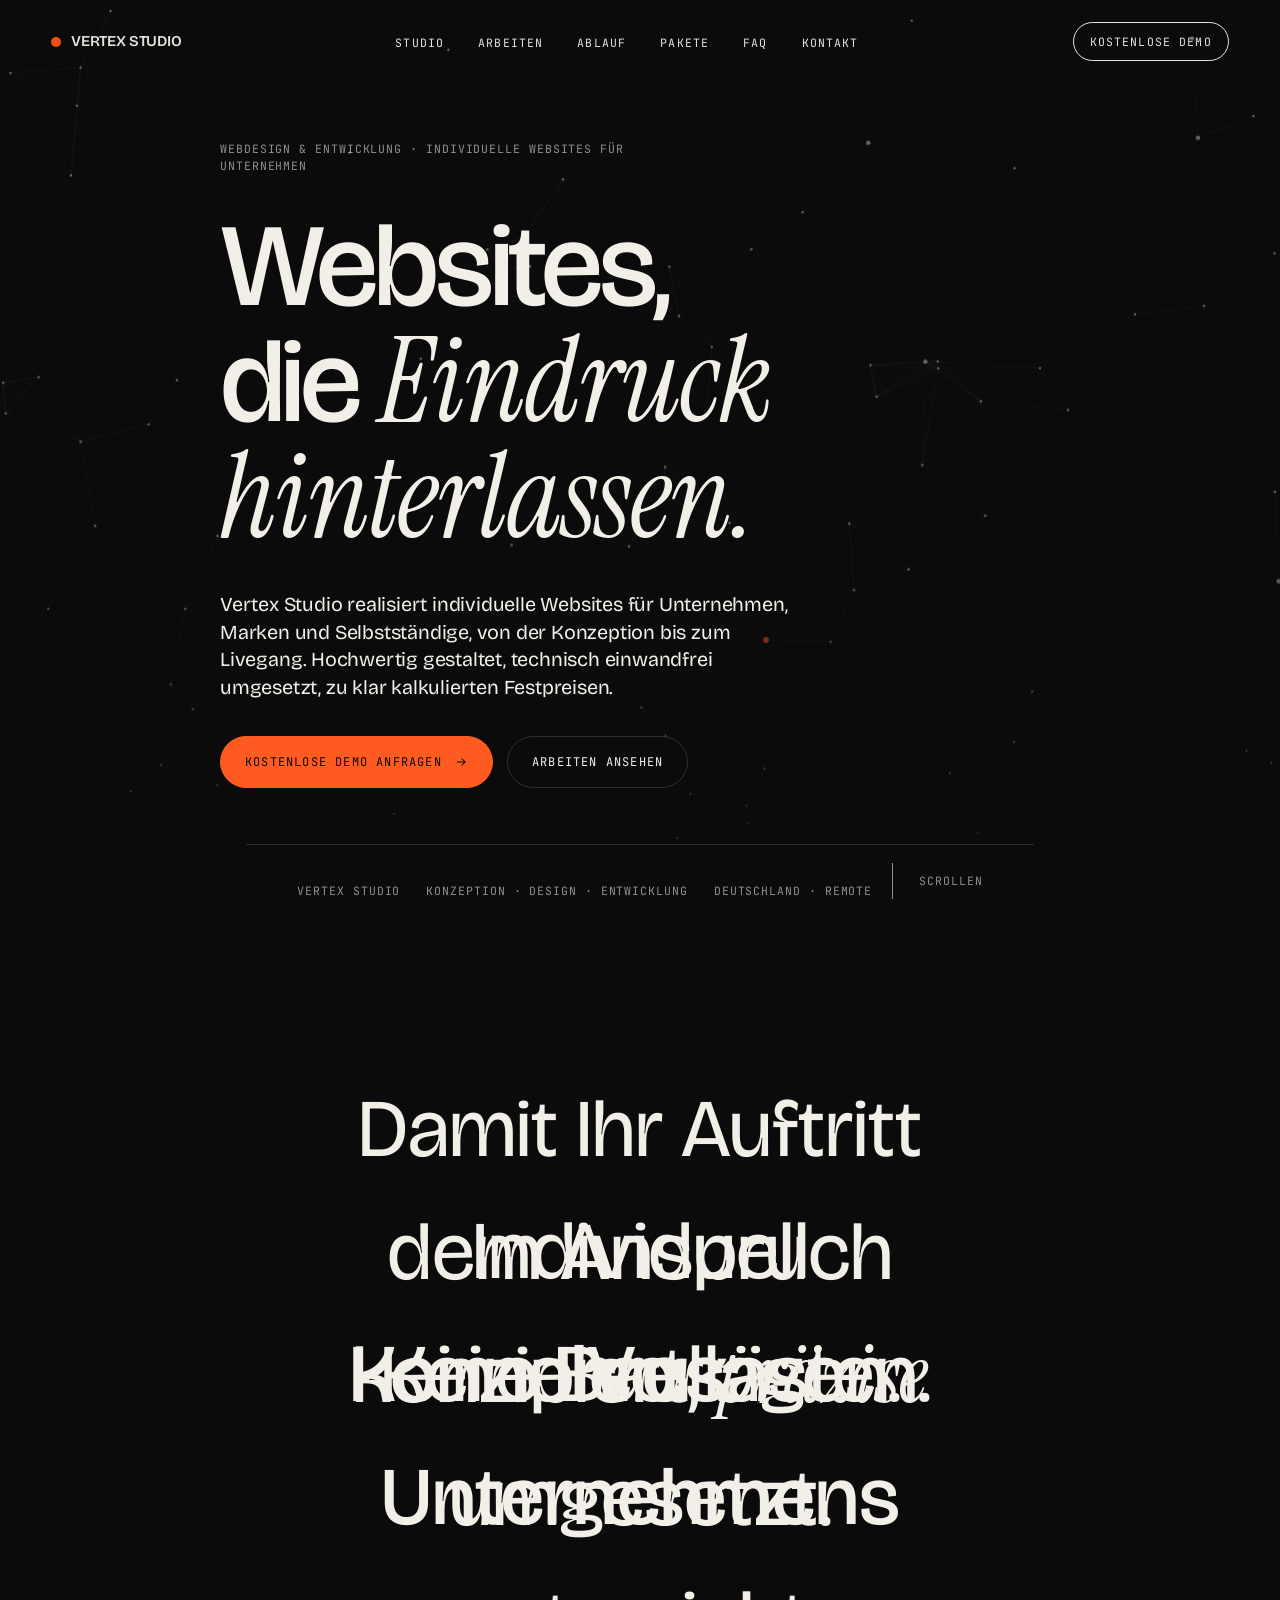
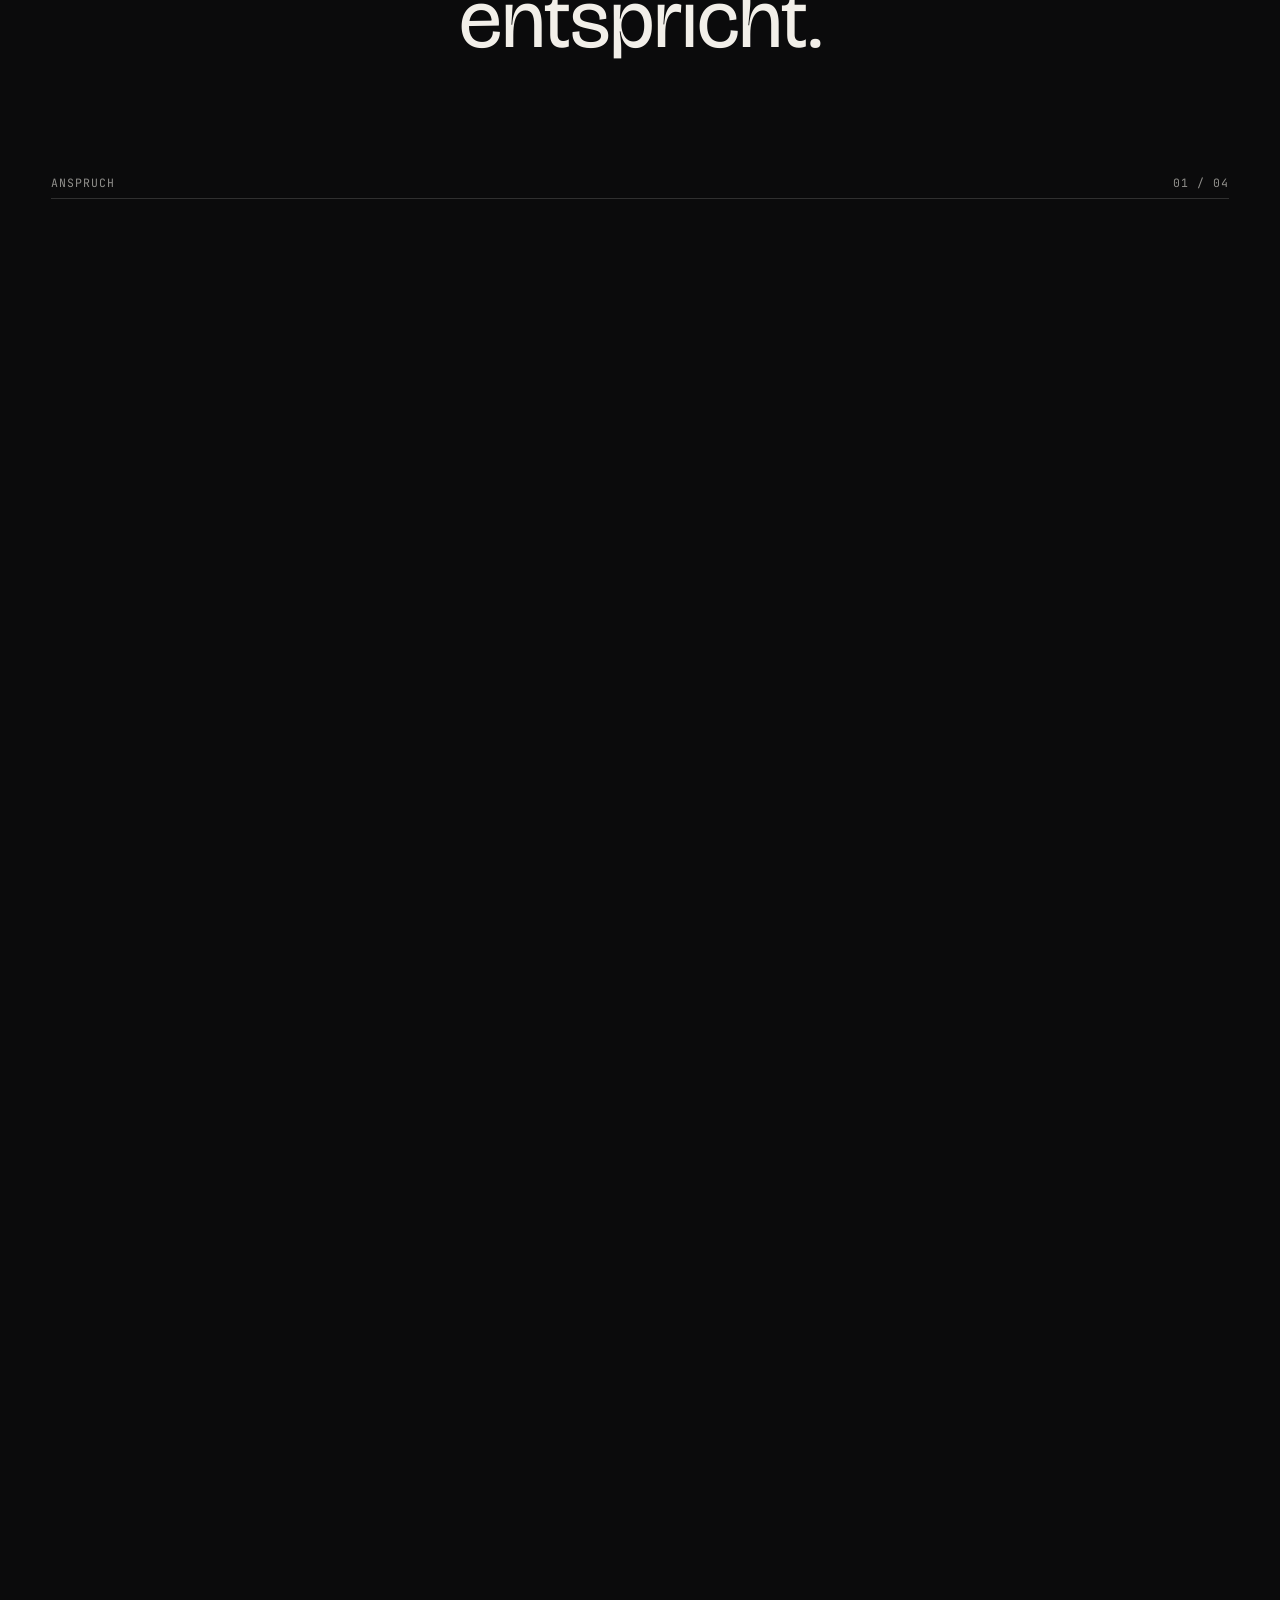
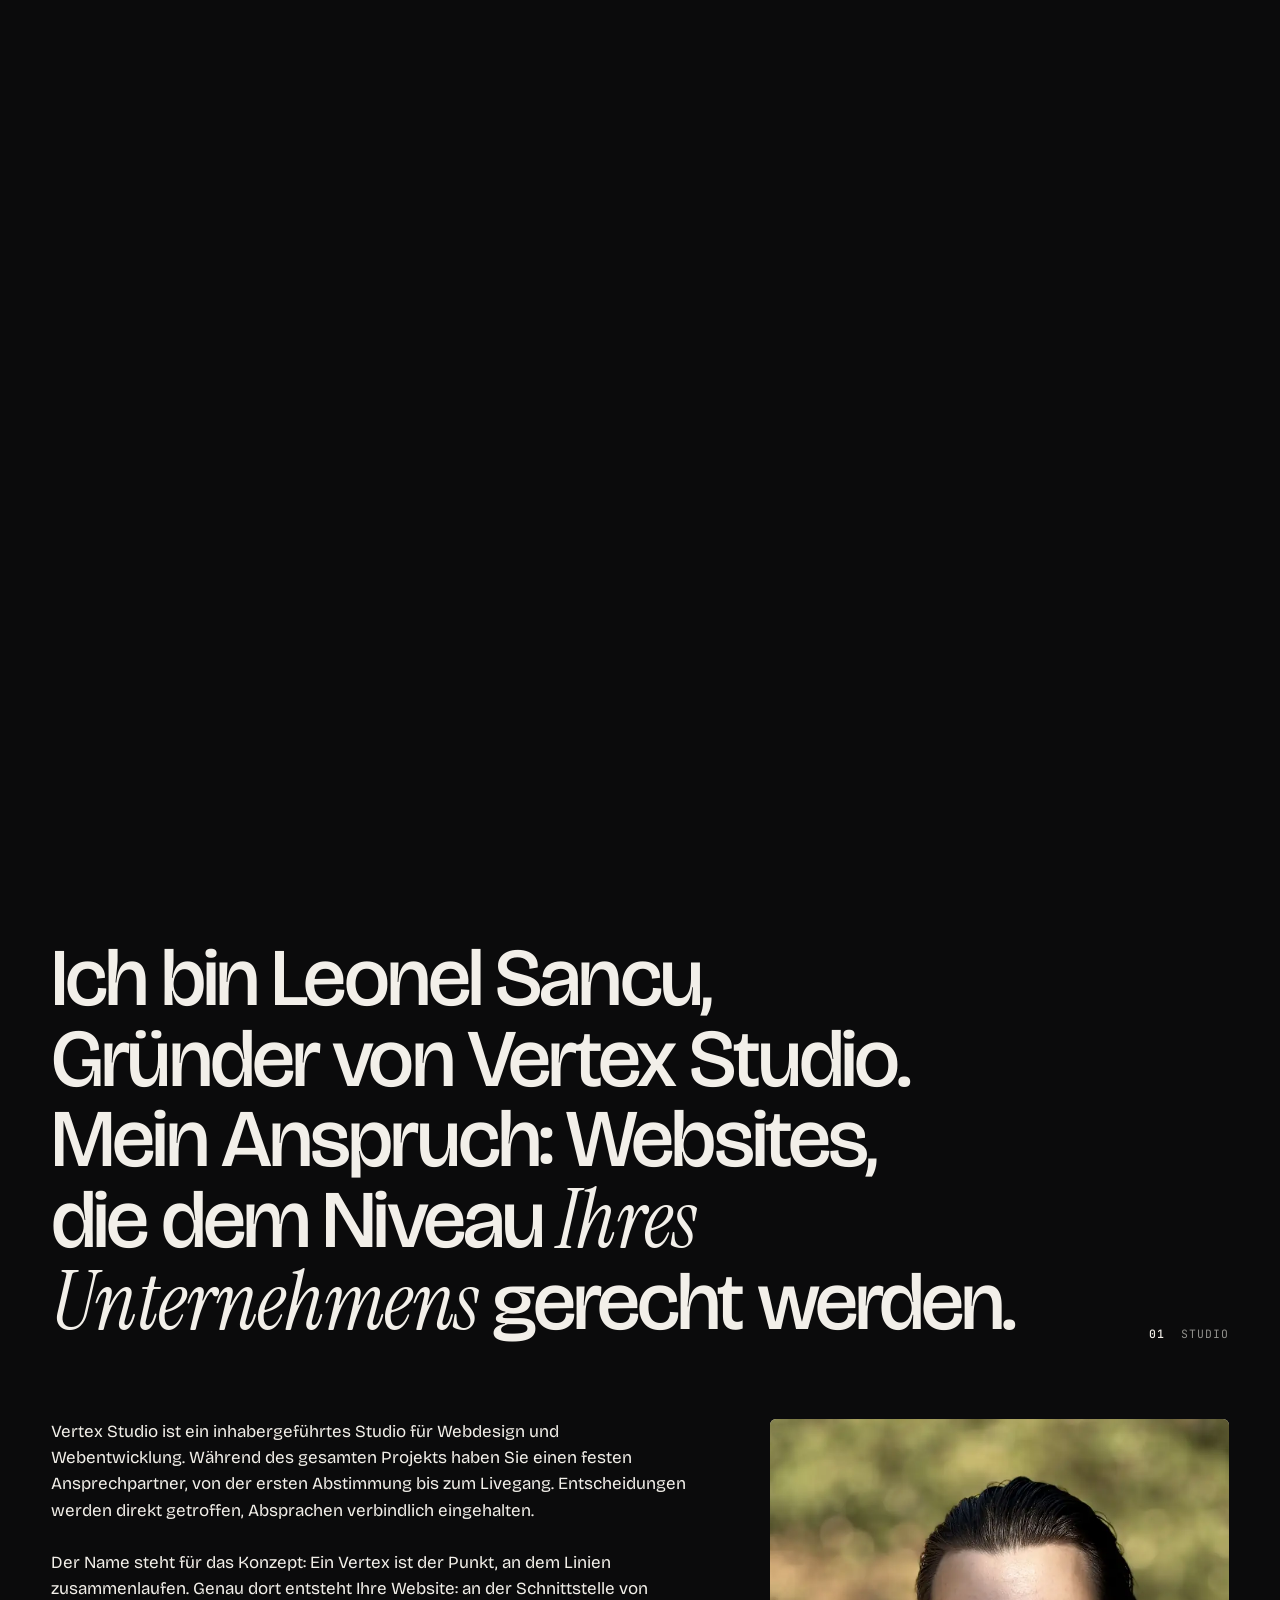
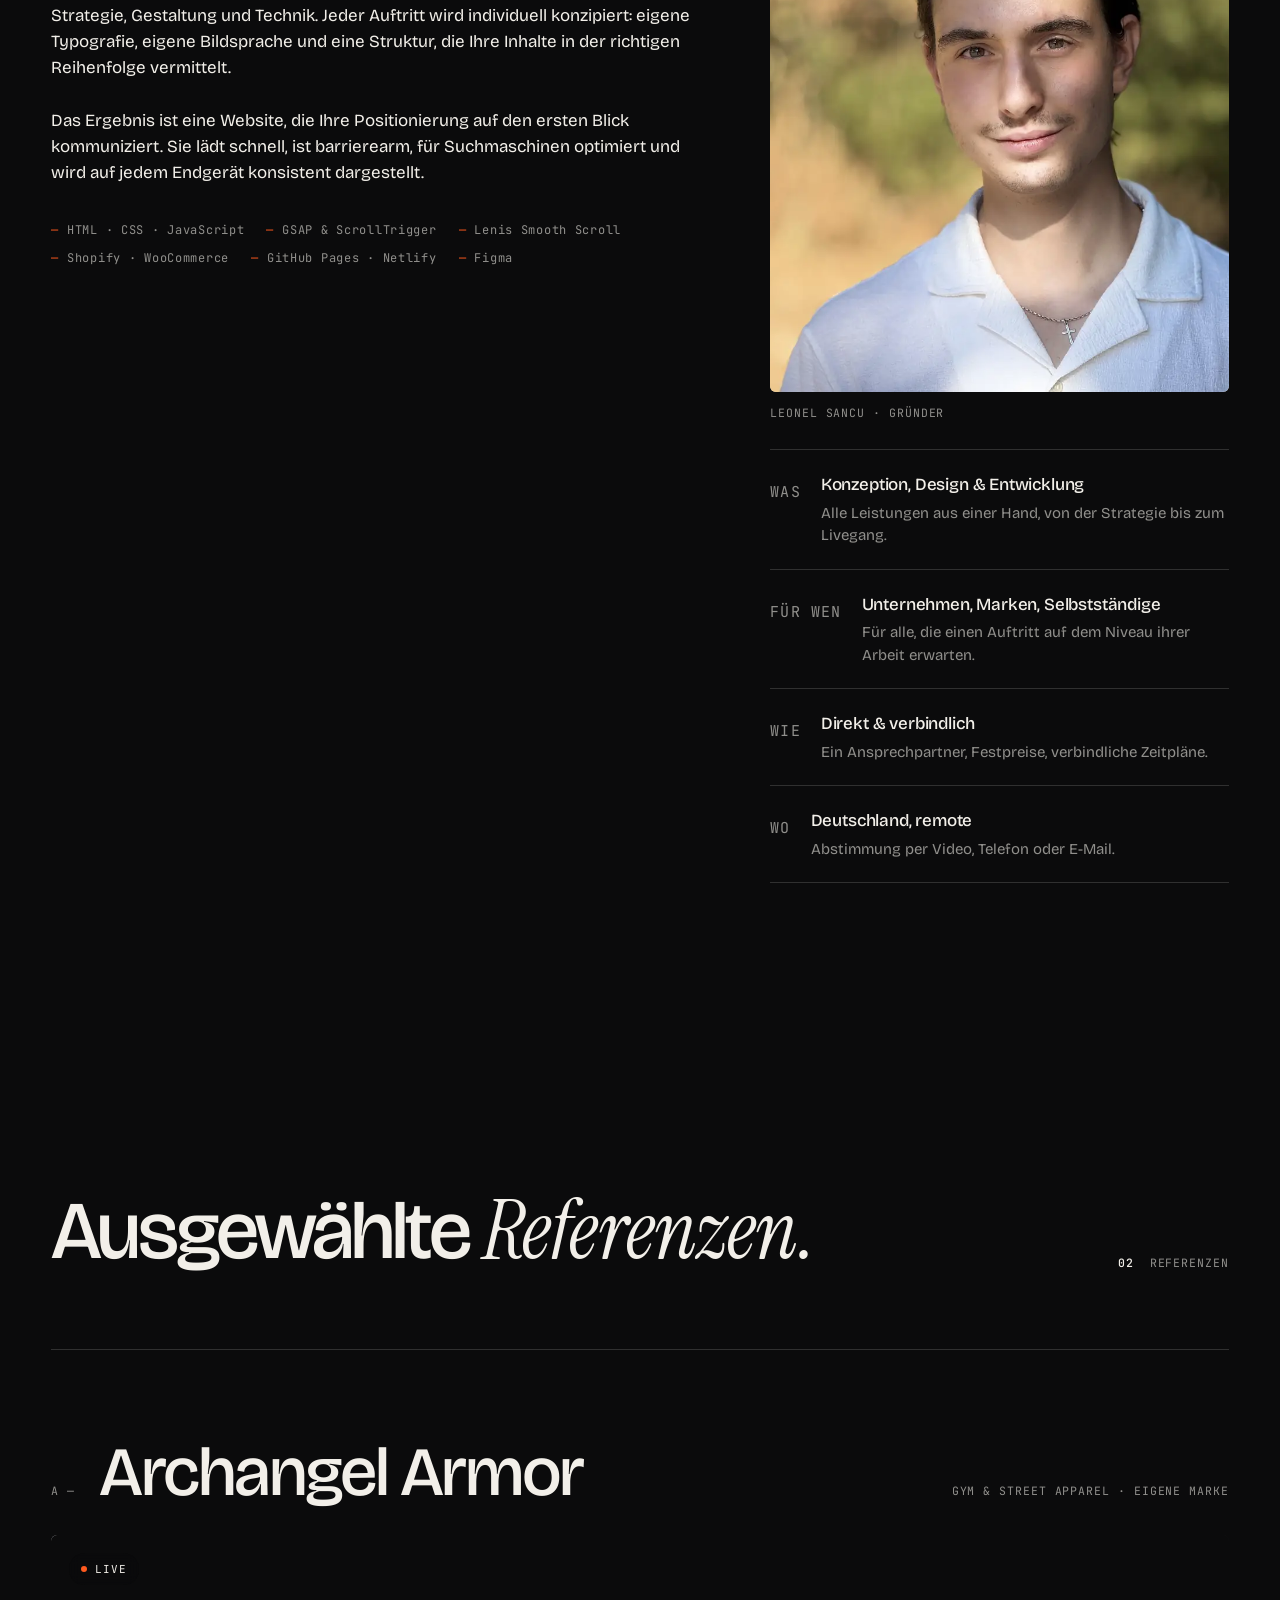
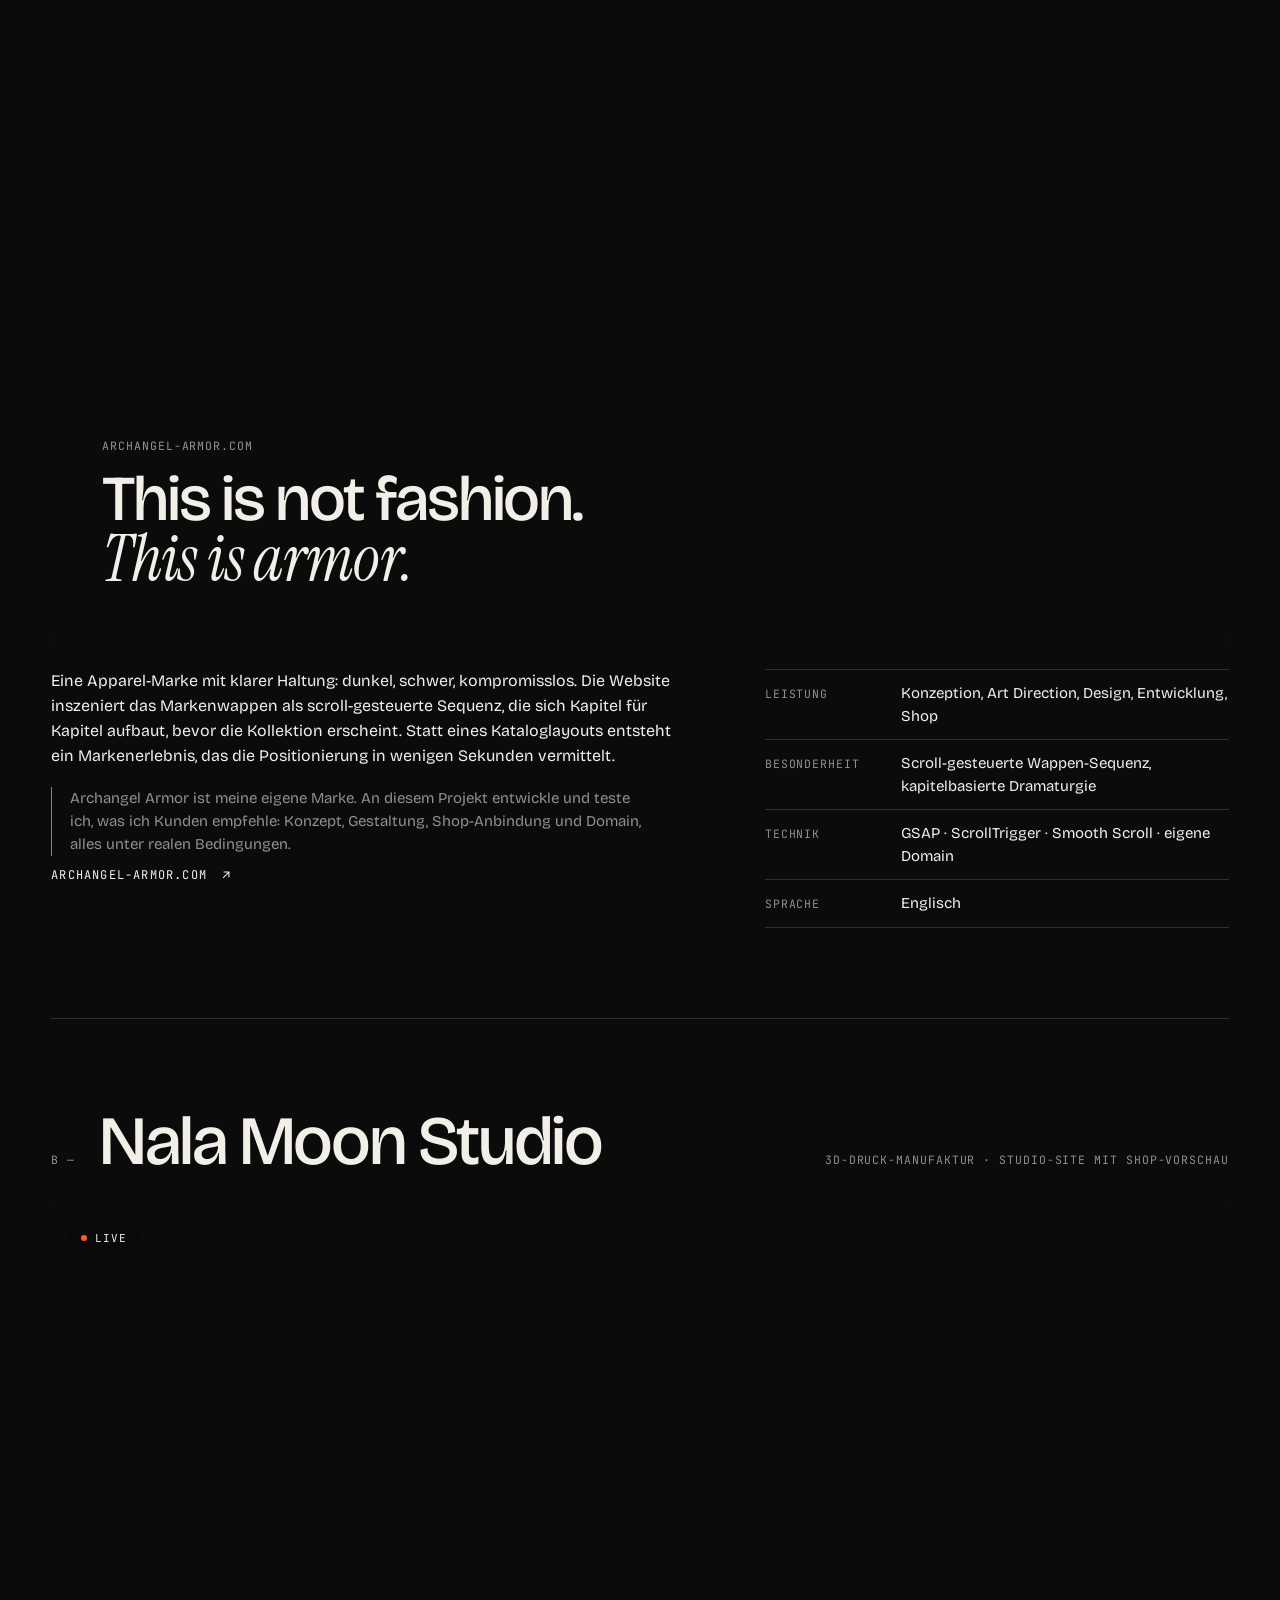
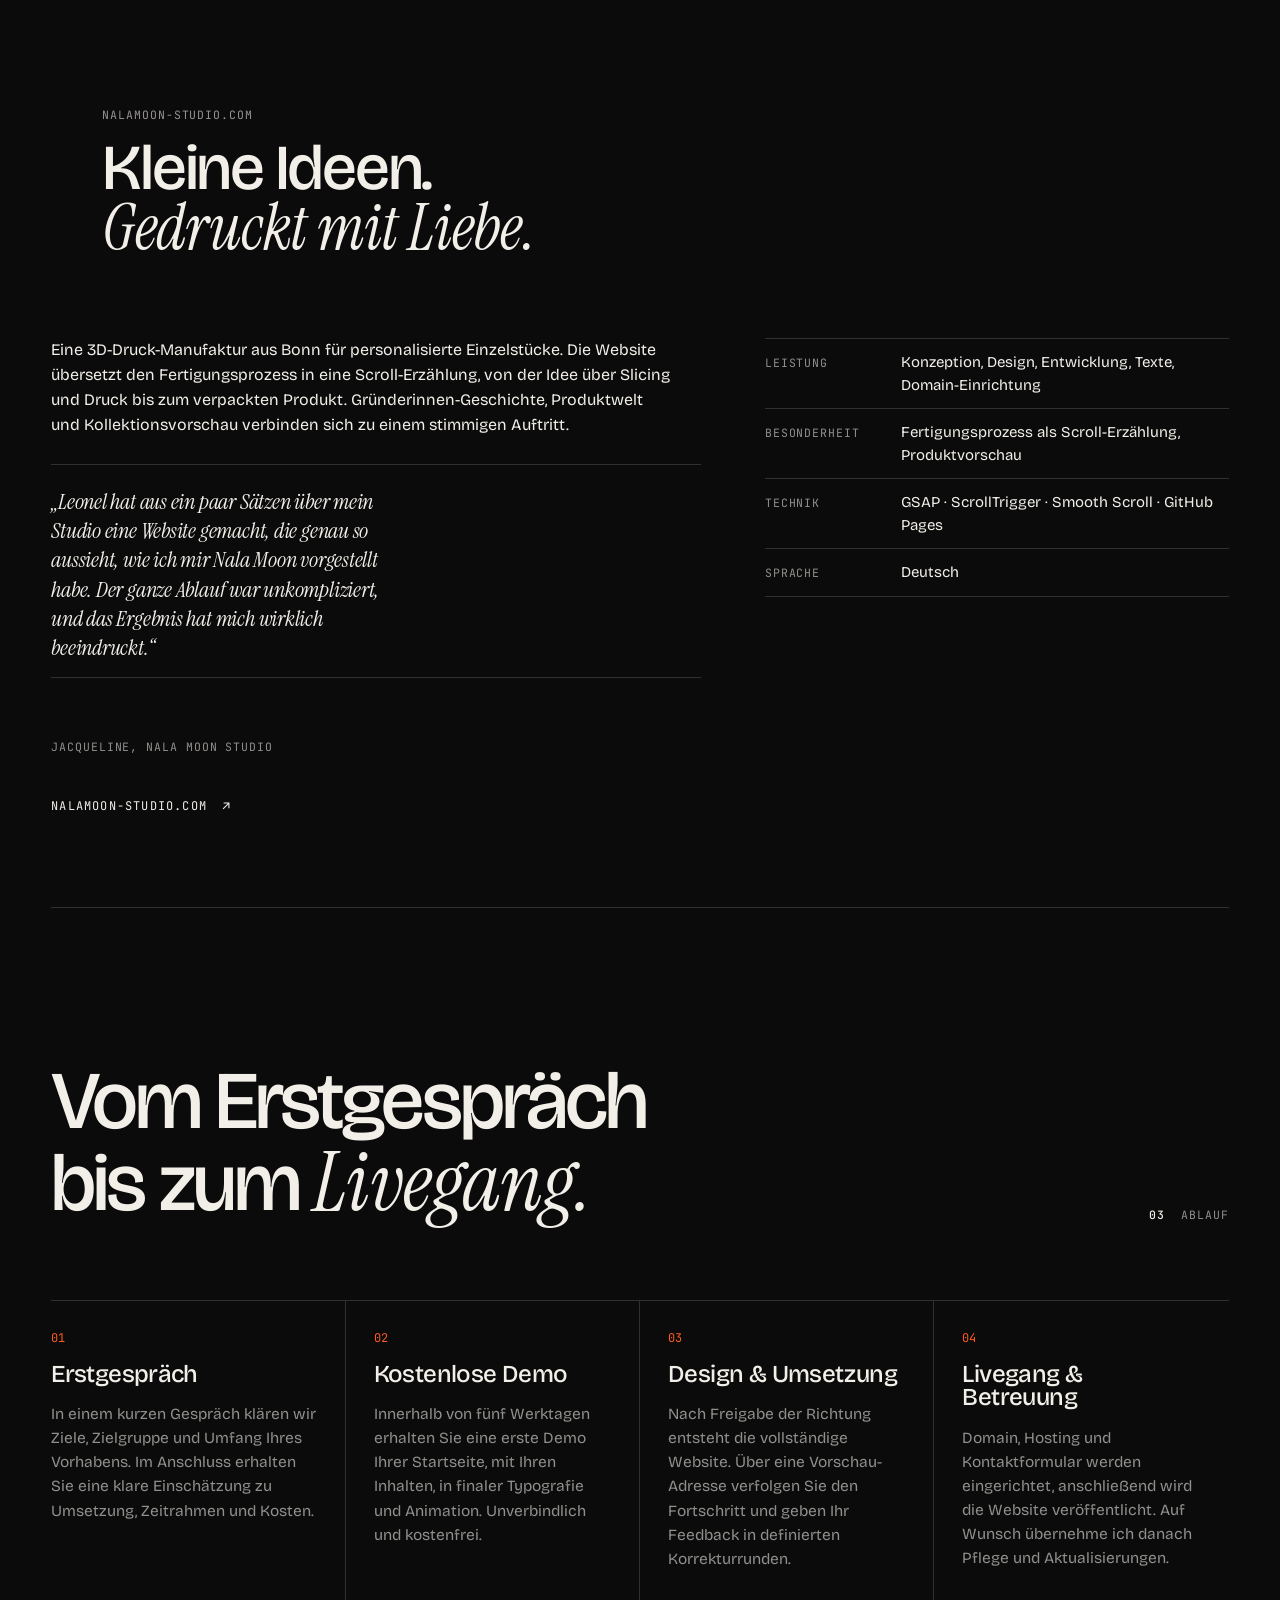
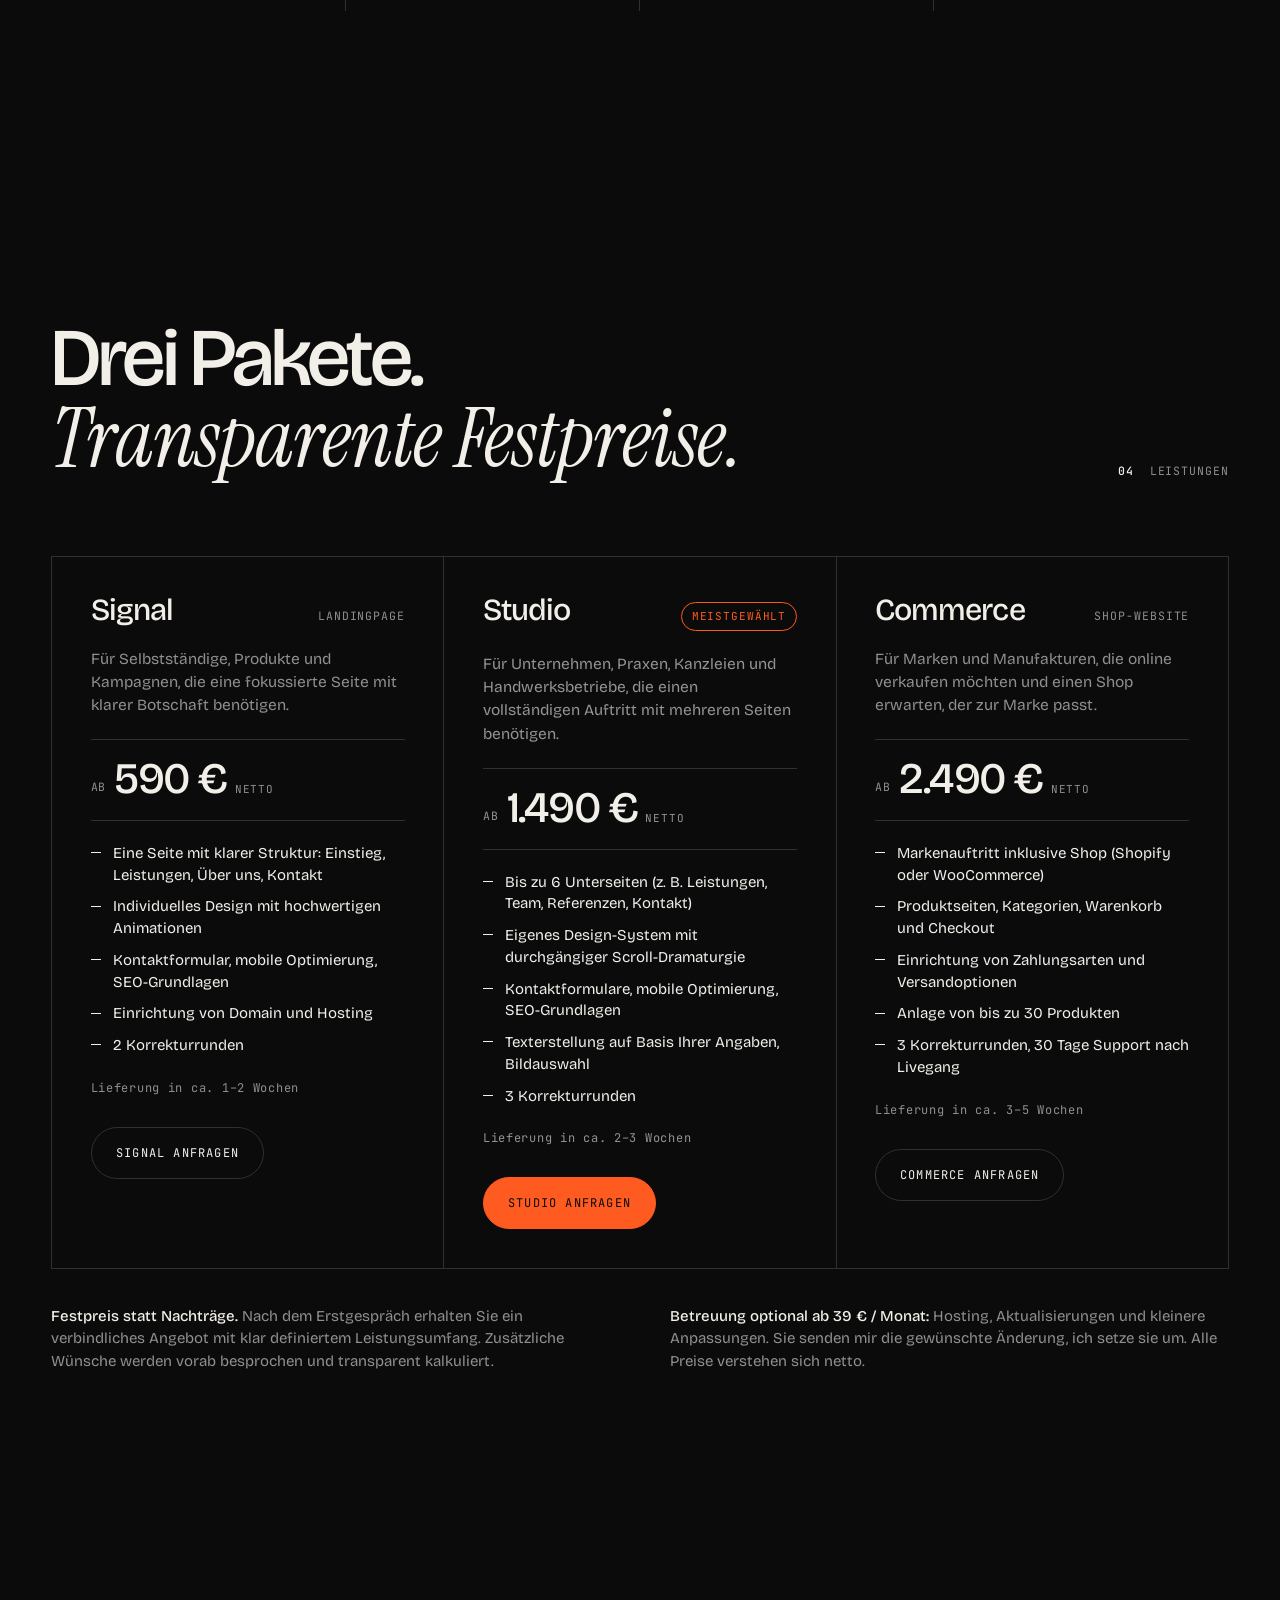
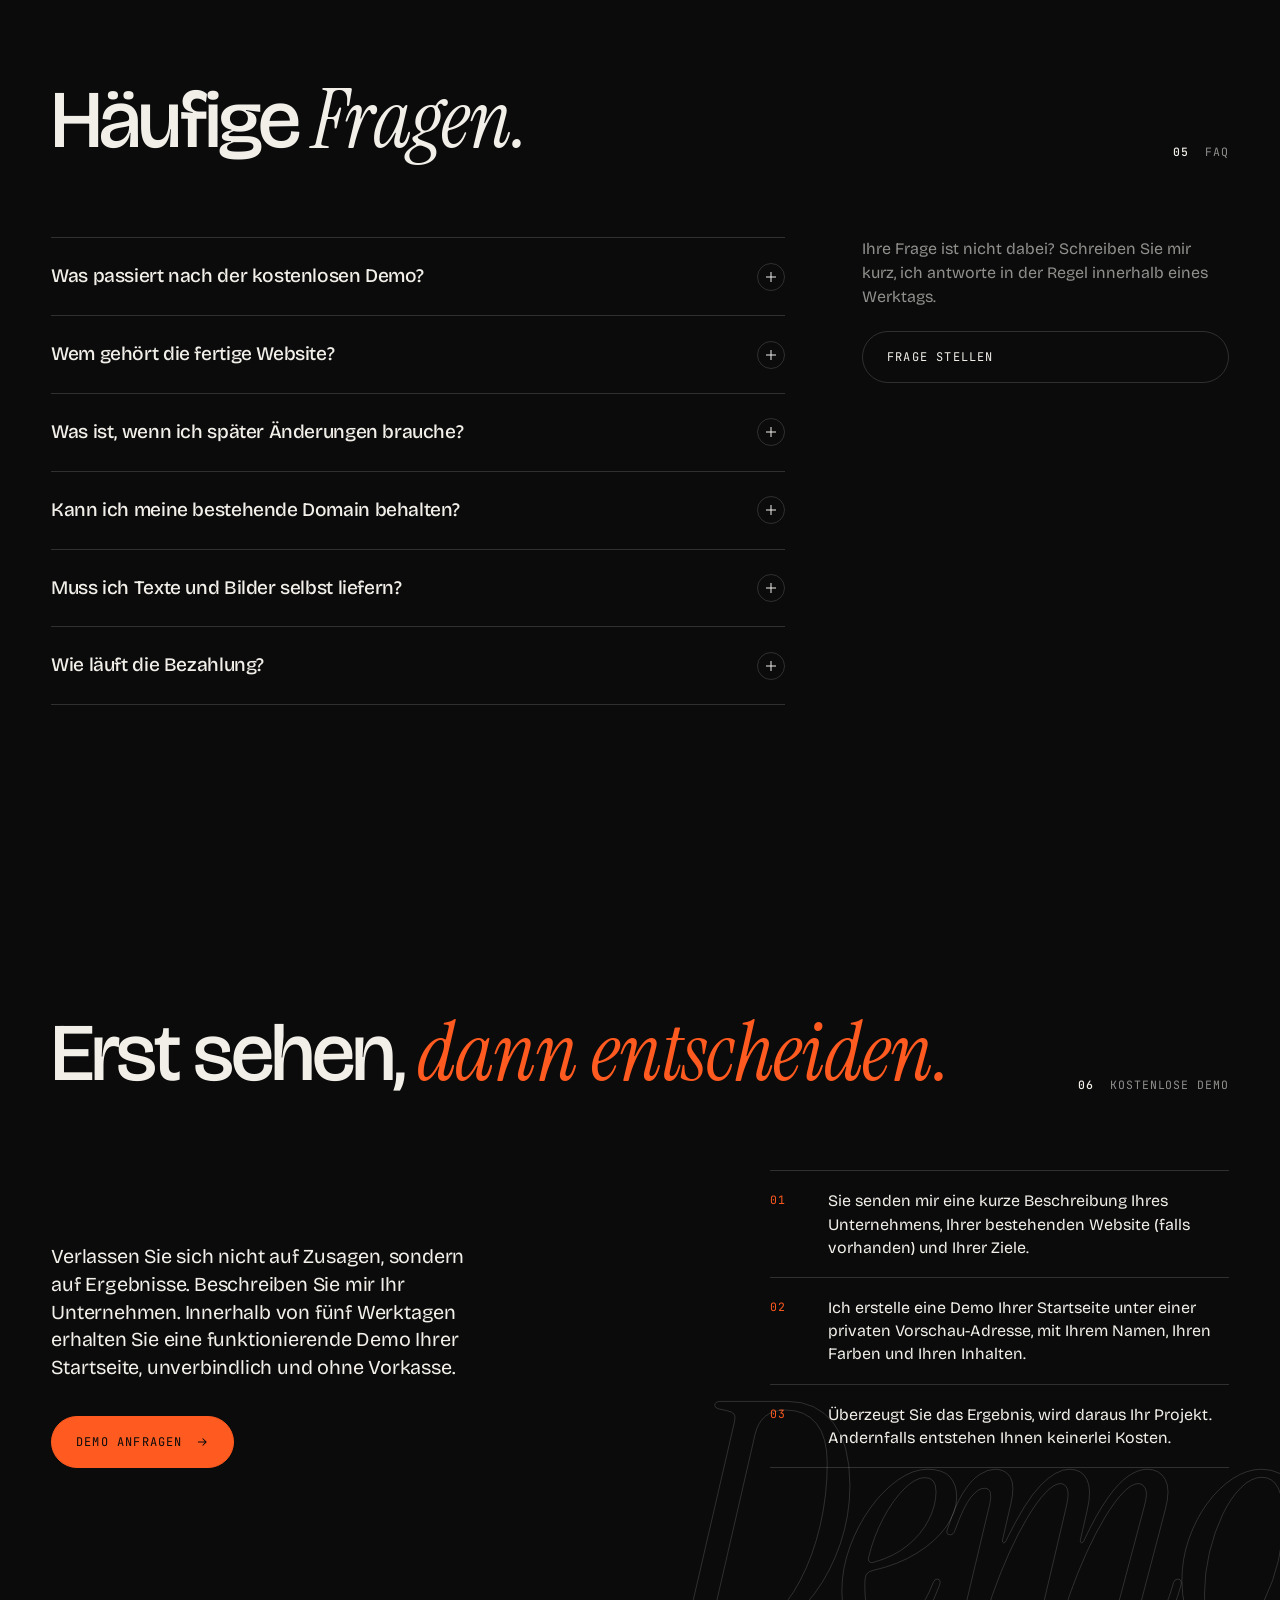
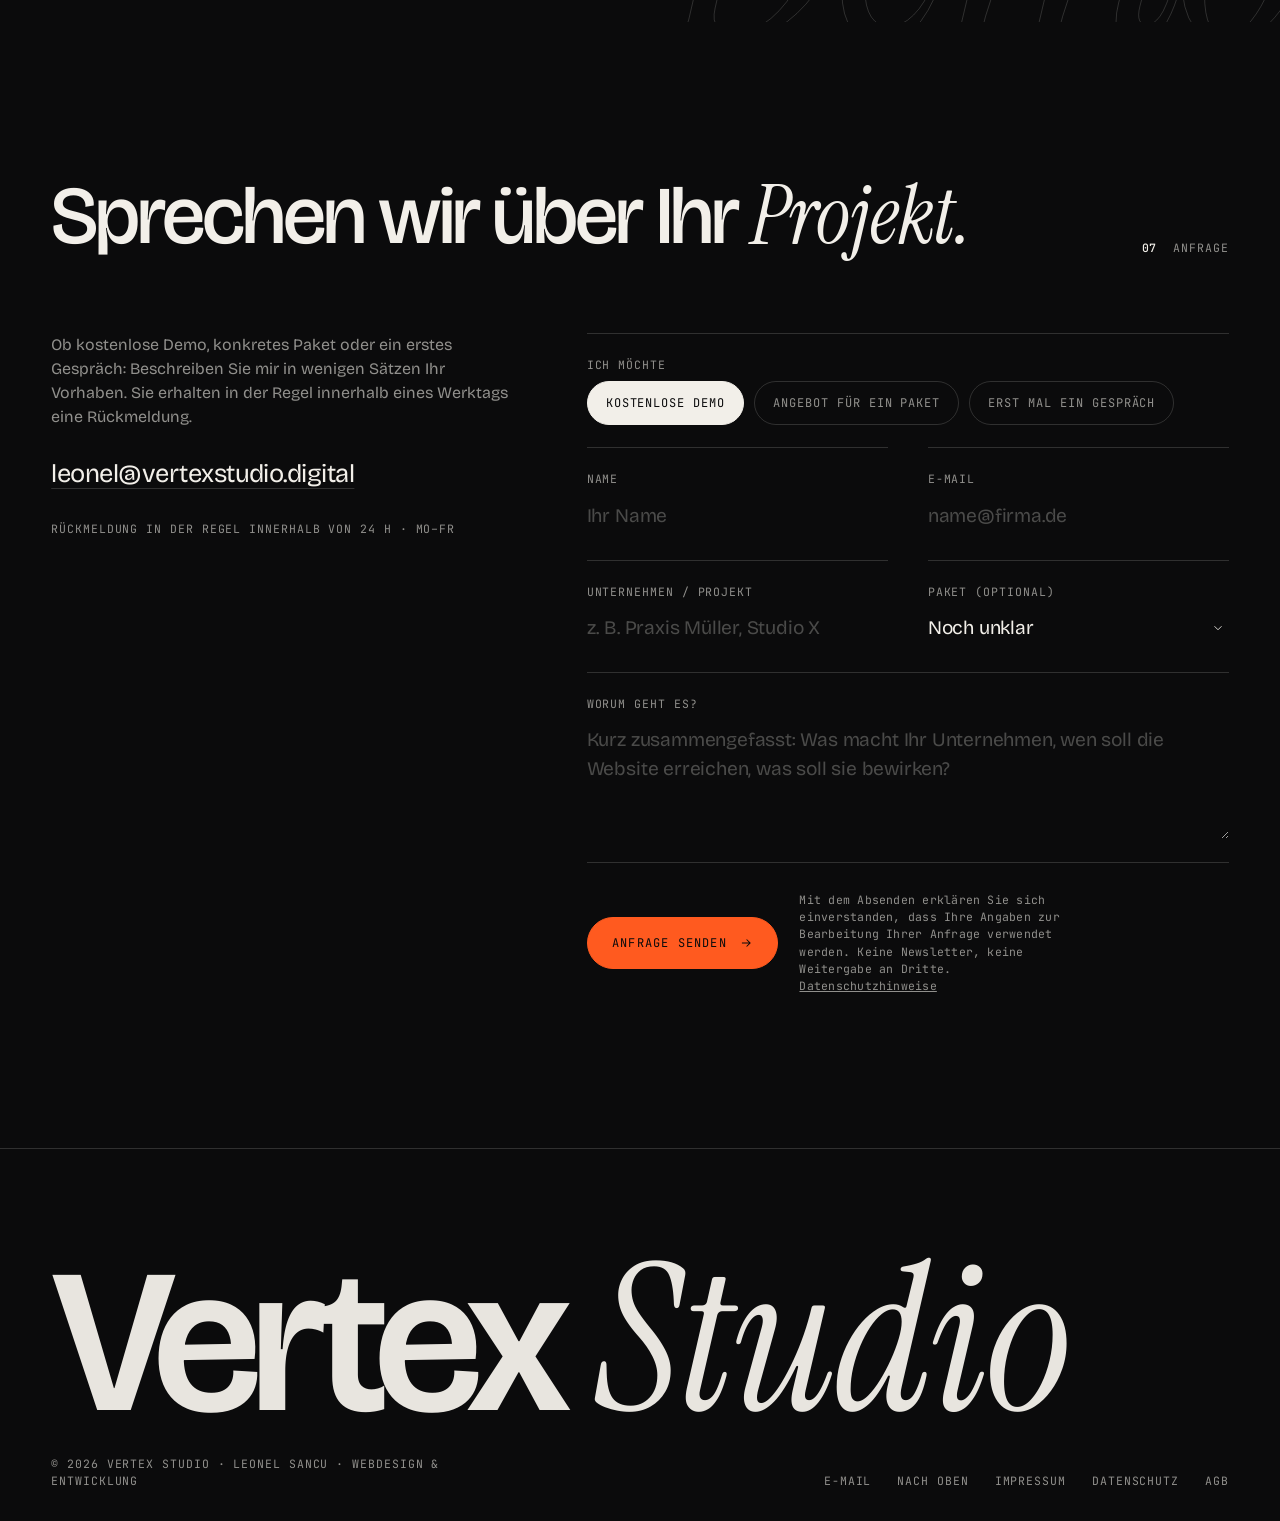
==== commit 58d4c7f1: "Update index.html" ====
--- a/index.html
+++ b/index.html
@@ -619,10 +619,10 @@
     <div class="contact-grid">
       <aside class="contact-aside" data-reveal>
         <p class="mute">Ob kostenlose Demo, konkretes Paket oder ein erstes Gespräch: Beschreiben Sie mir in wenigen Sätzen Ihr Vorhaben. Sie erhalten in der Regel innerhalb eines Werktags eine Rückmeldung.</p>
-        <a class="mail" href="mailto:Leonelsancu15@icloud.com">Leonelsancu15@icloud.com</a>
+        <a class="mail" href="mailto:leonel@vertexstudio.digital">leonel@vertexstudio.digital</a>
         <p class="mono">Rückmeldung in der Regel innerhalb von 24 h · Mo–Fr</p>
       </aside>
-      <form id="form" action="https://formsubmit.co/Leonelsancu15@icloud.com" method="POST" novalidate data-reveal>
+      <form id="form" action="https://formsubmit.co/leonel@vertexstudio.digital" method="POST" novalidate data-reveal>
         <input type="hidden" name="_subject" value="Neue Anfrage über vertex-studio">
         <input type="hidden" name="_template" value="table">
         <input type="hidden" name="_captcha" value="false">
@@ -676,7 +676,7 @@
         <p class="mono">© <span id="year">2026</span> Vertex Studio · Leonel Sancu · Webdesign & Entwicklung</p>
       </div>
       <ul class="mono">
-        <li><a href="mailto:Leonelsancu15@icloud.com">E-Mail</a></li>
+        <li><a href="mailto:leonel@vertexstudio.digital">E-Mail</a></li>
         <li><a href="#top">Nach oben</a></li>
         <li><a href="impressum.html">Impressum</a></li>
         <li><a href="datenschutz.html">Datenschutz</a></li>
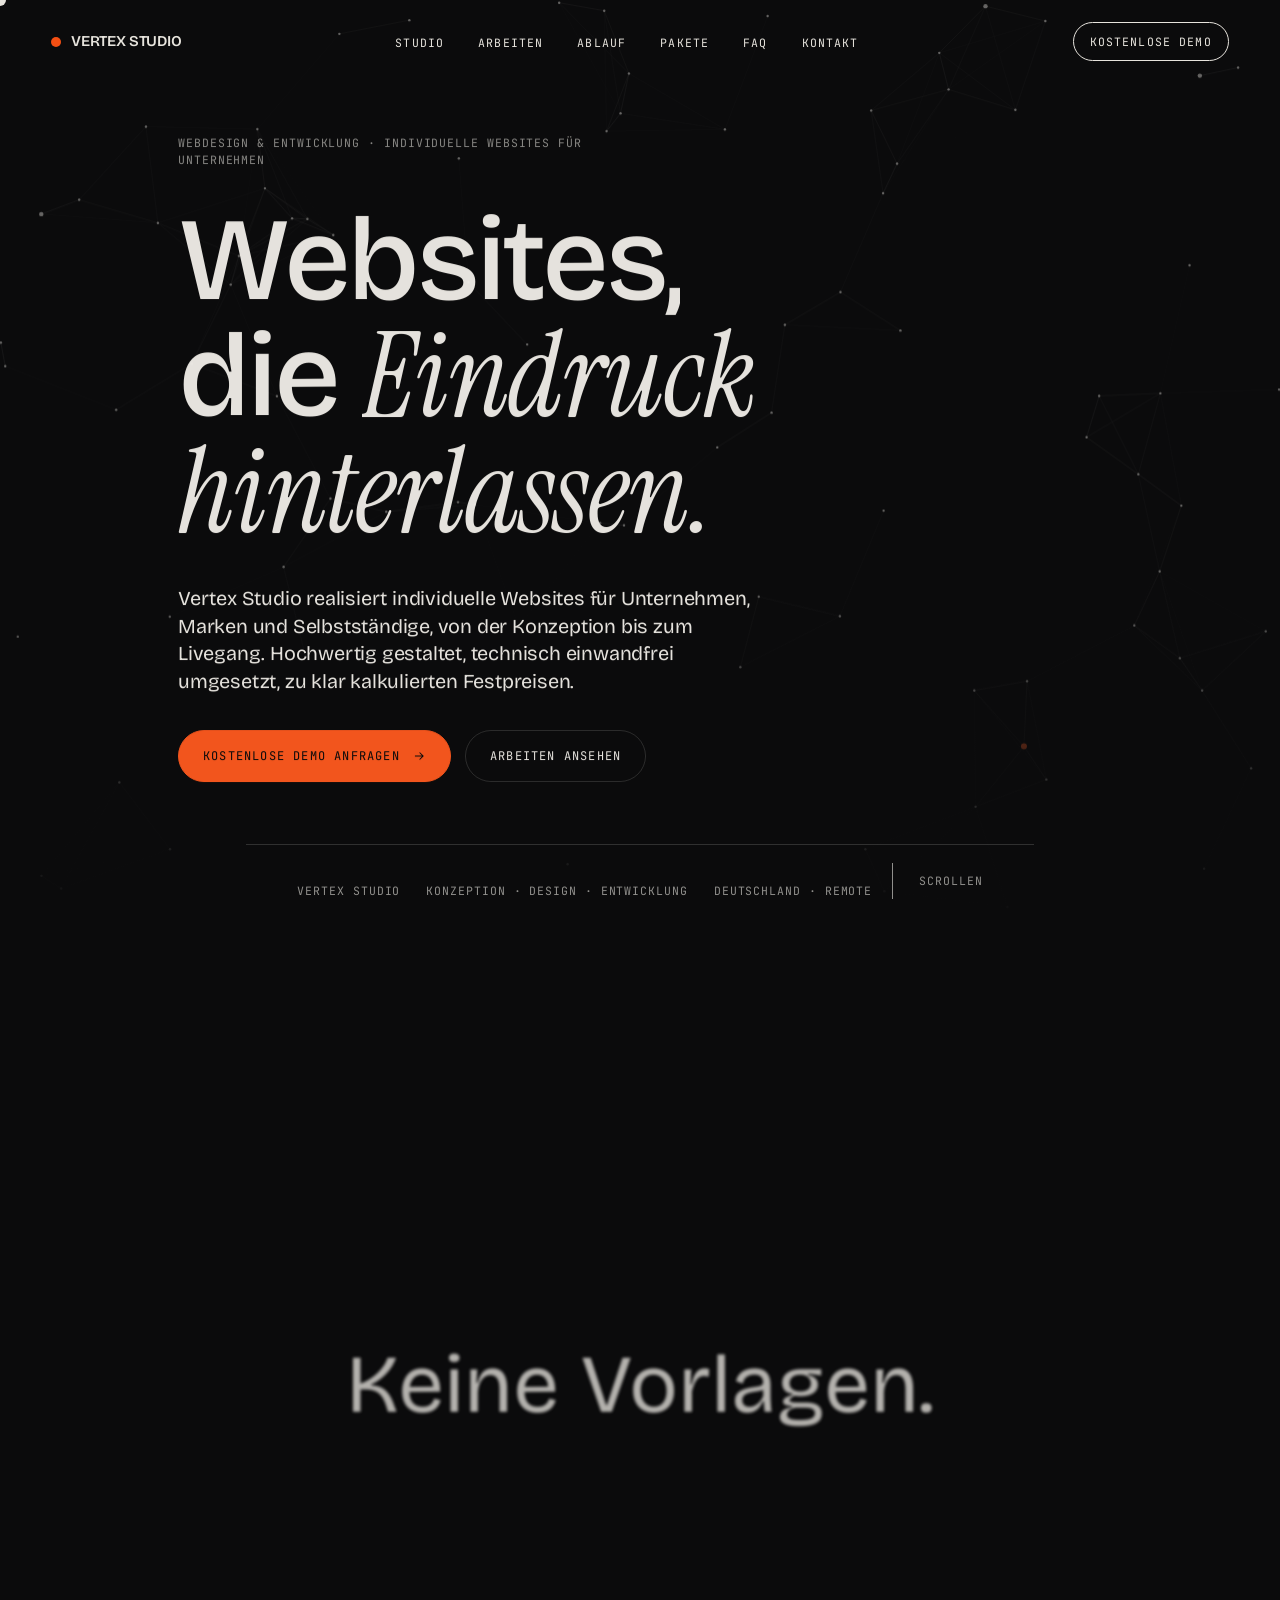
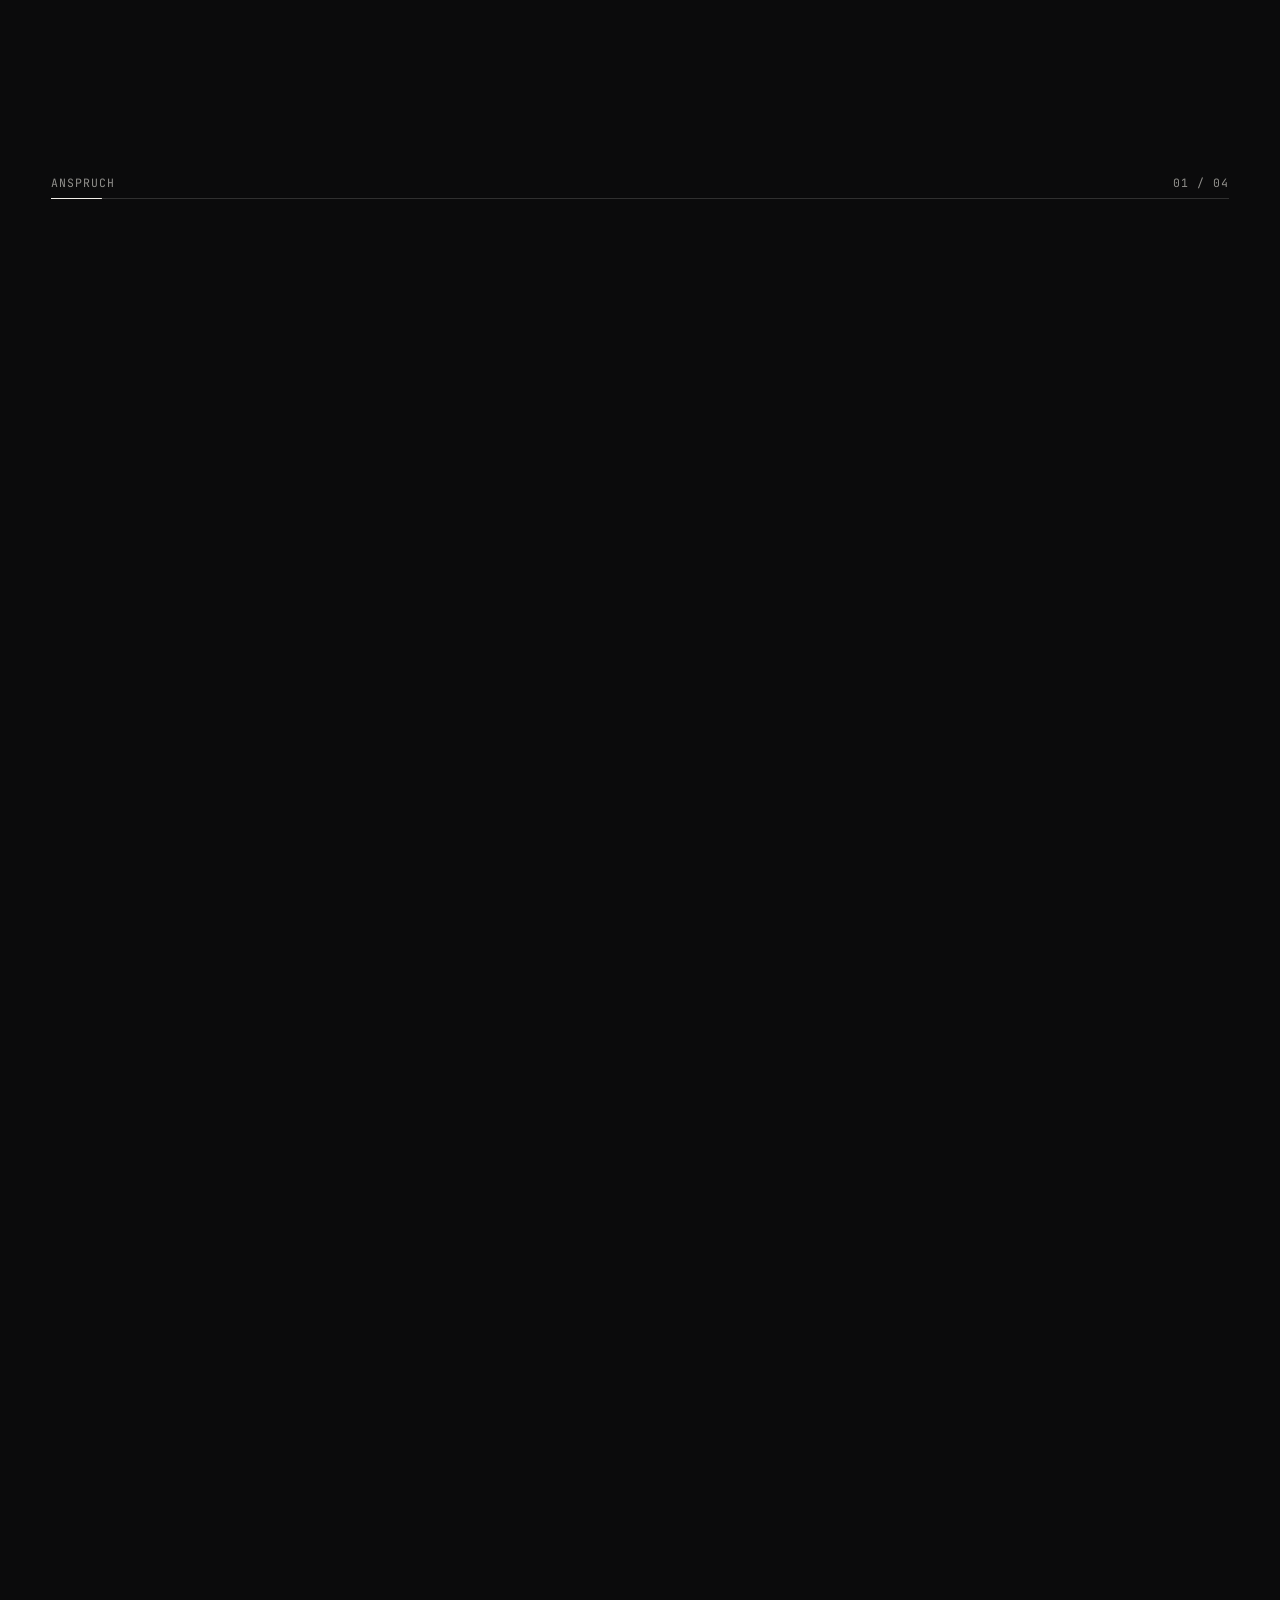
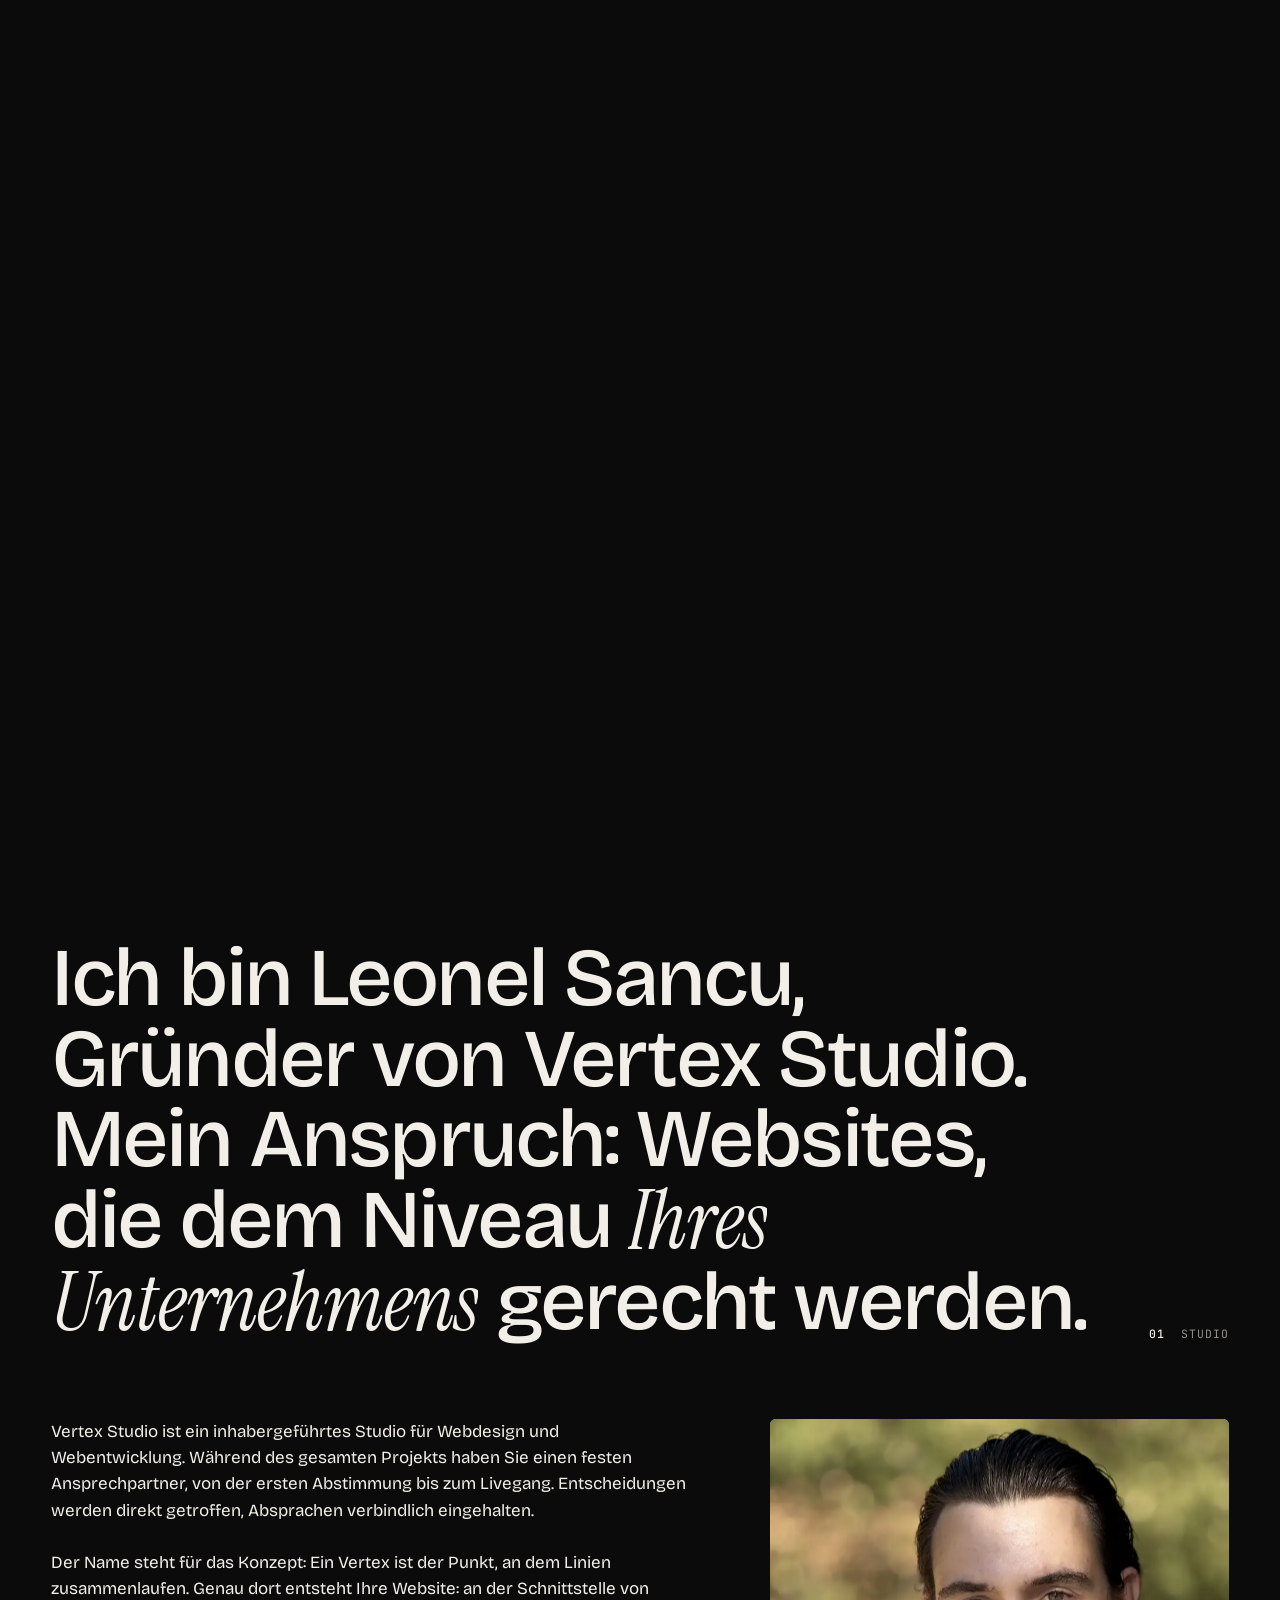
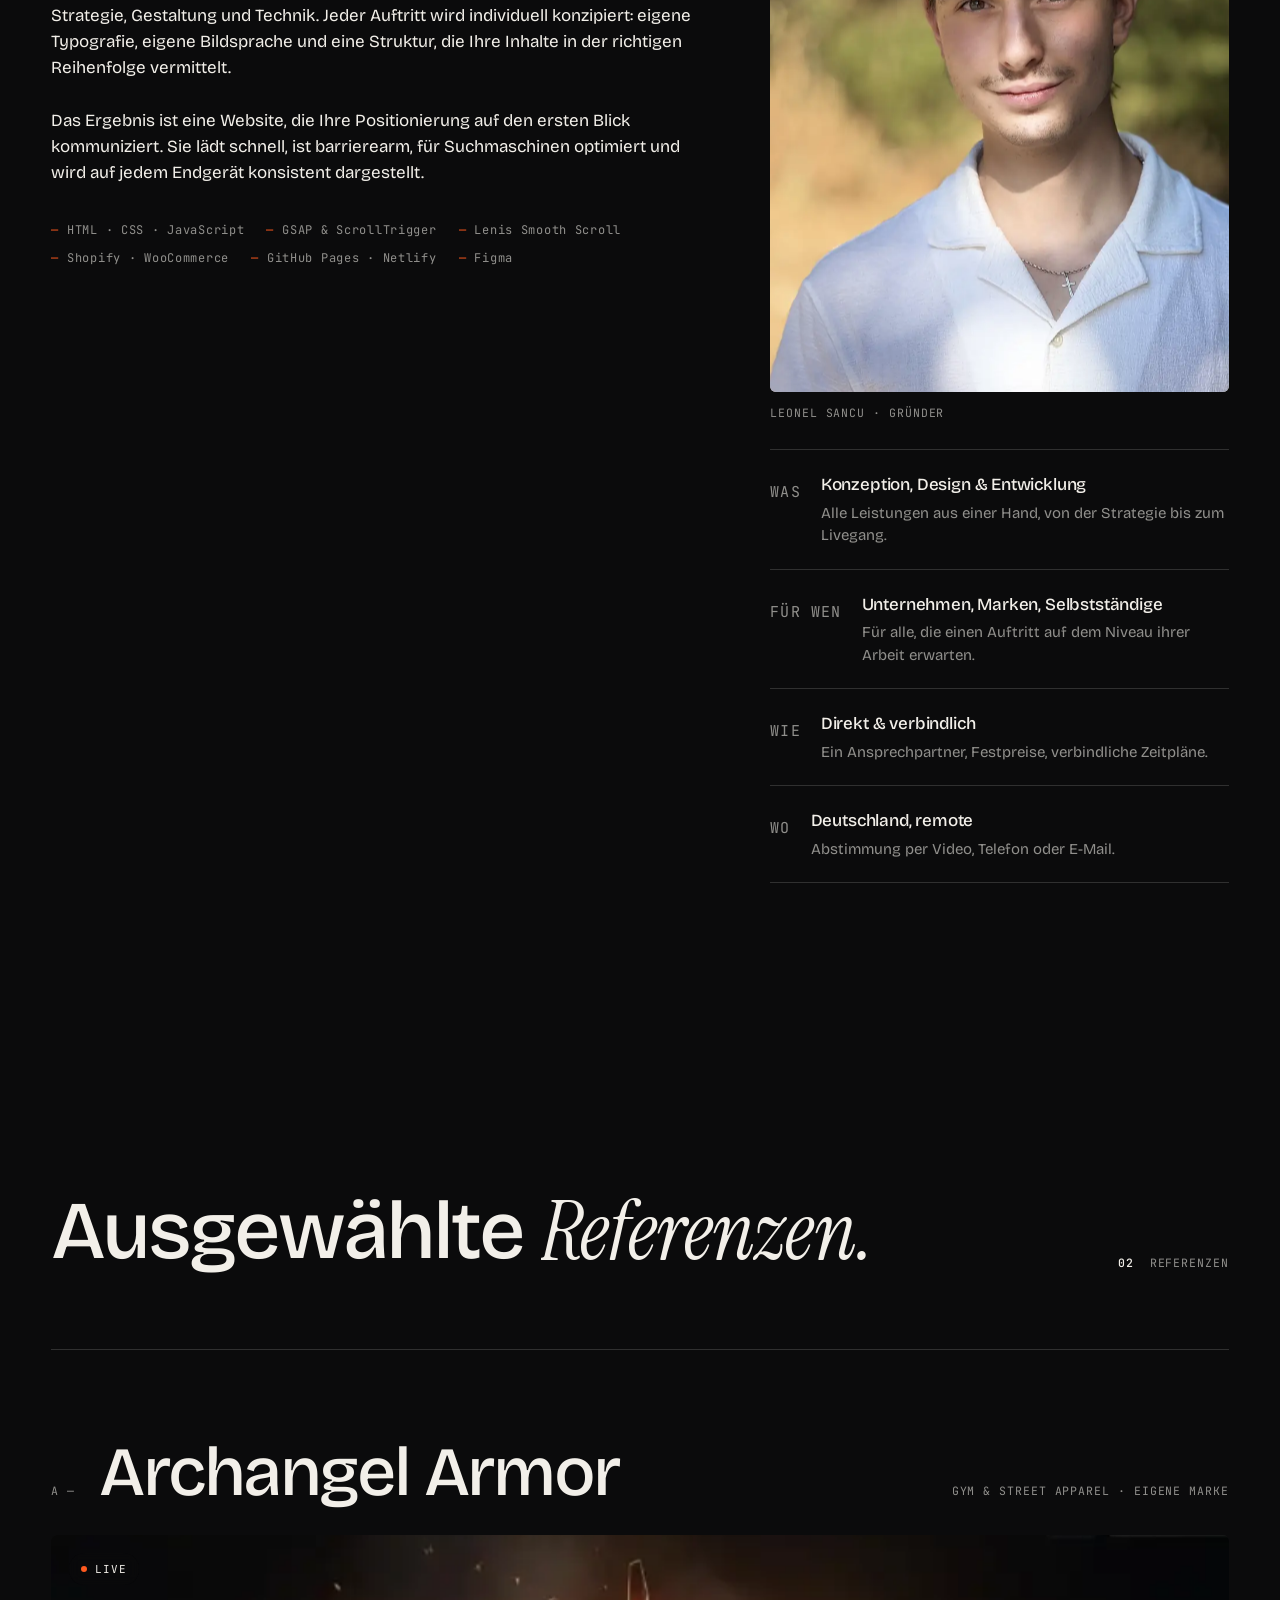
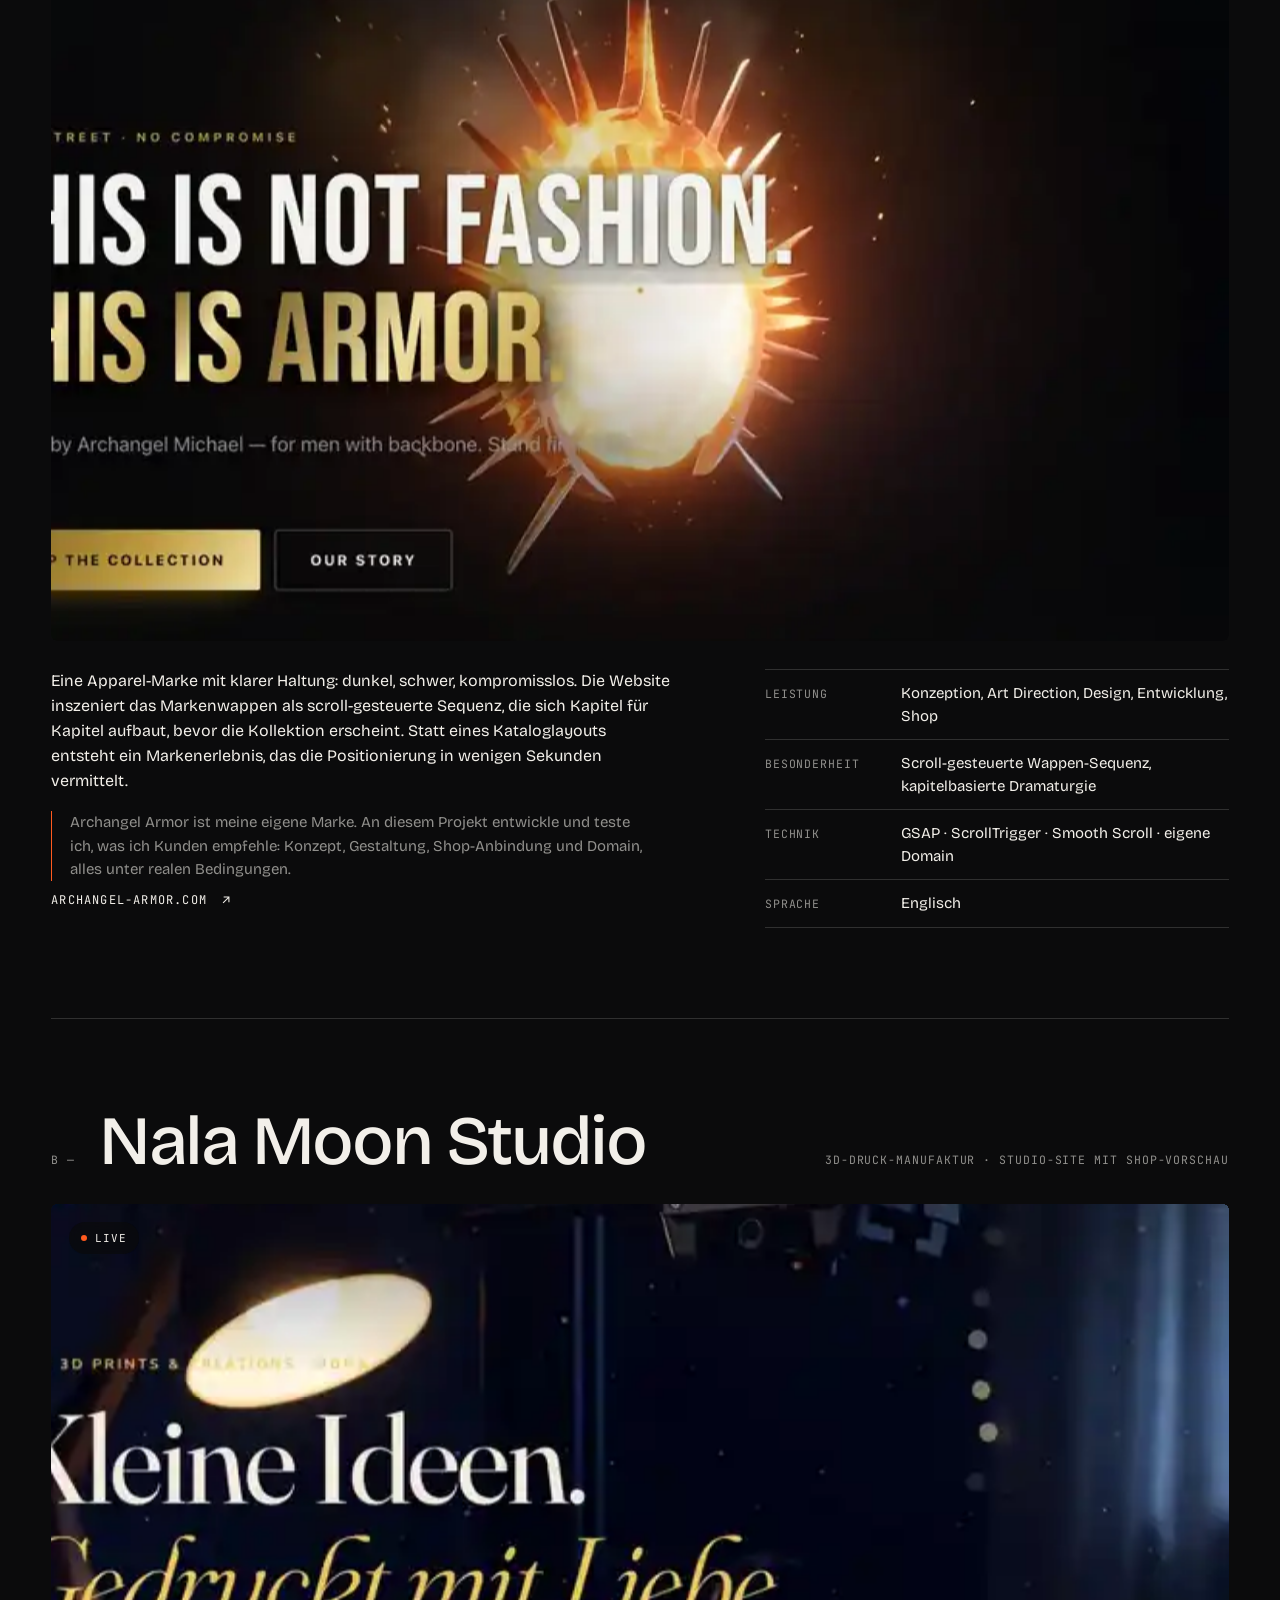
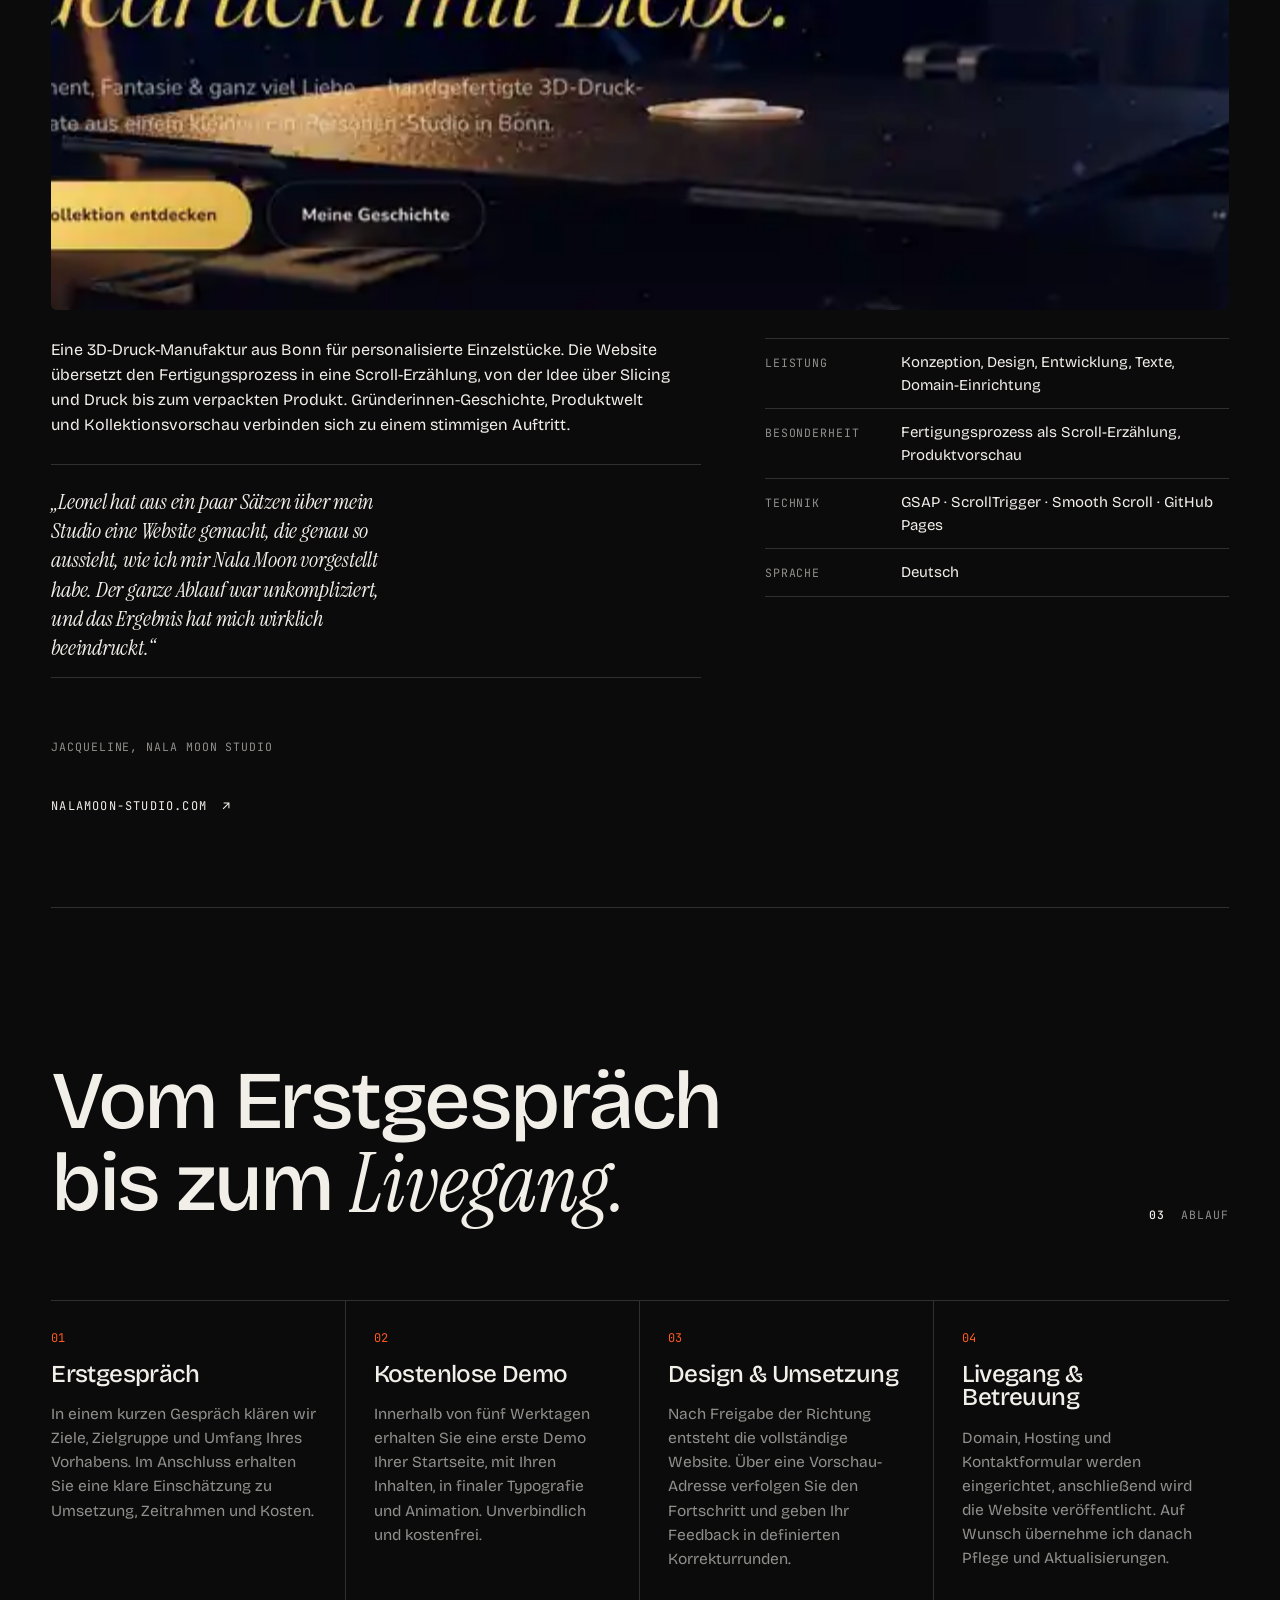
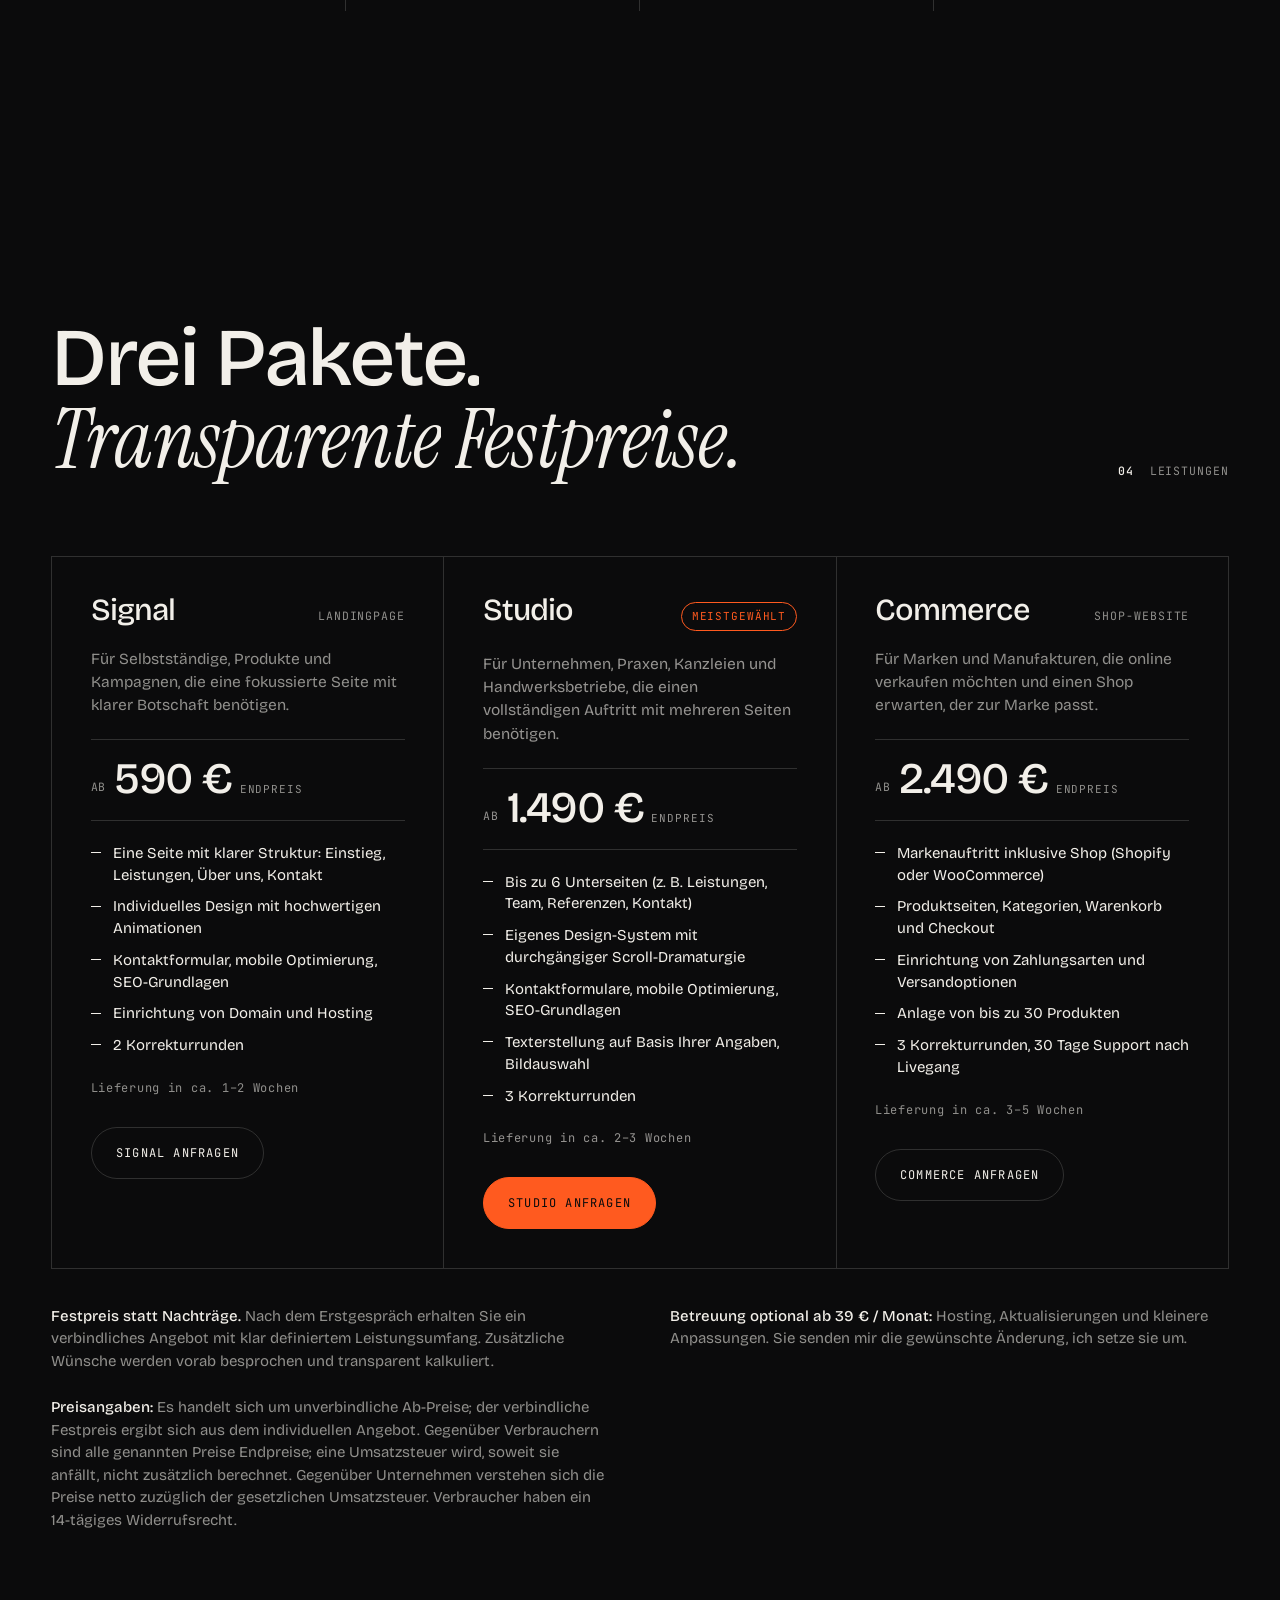
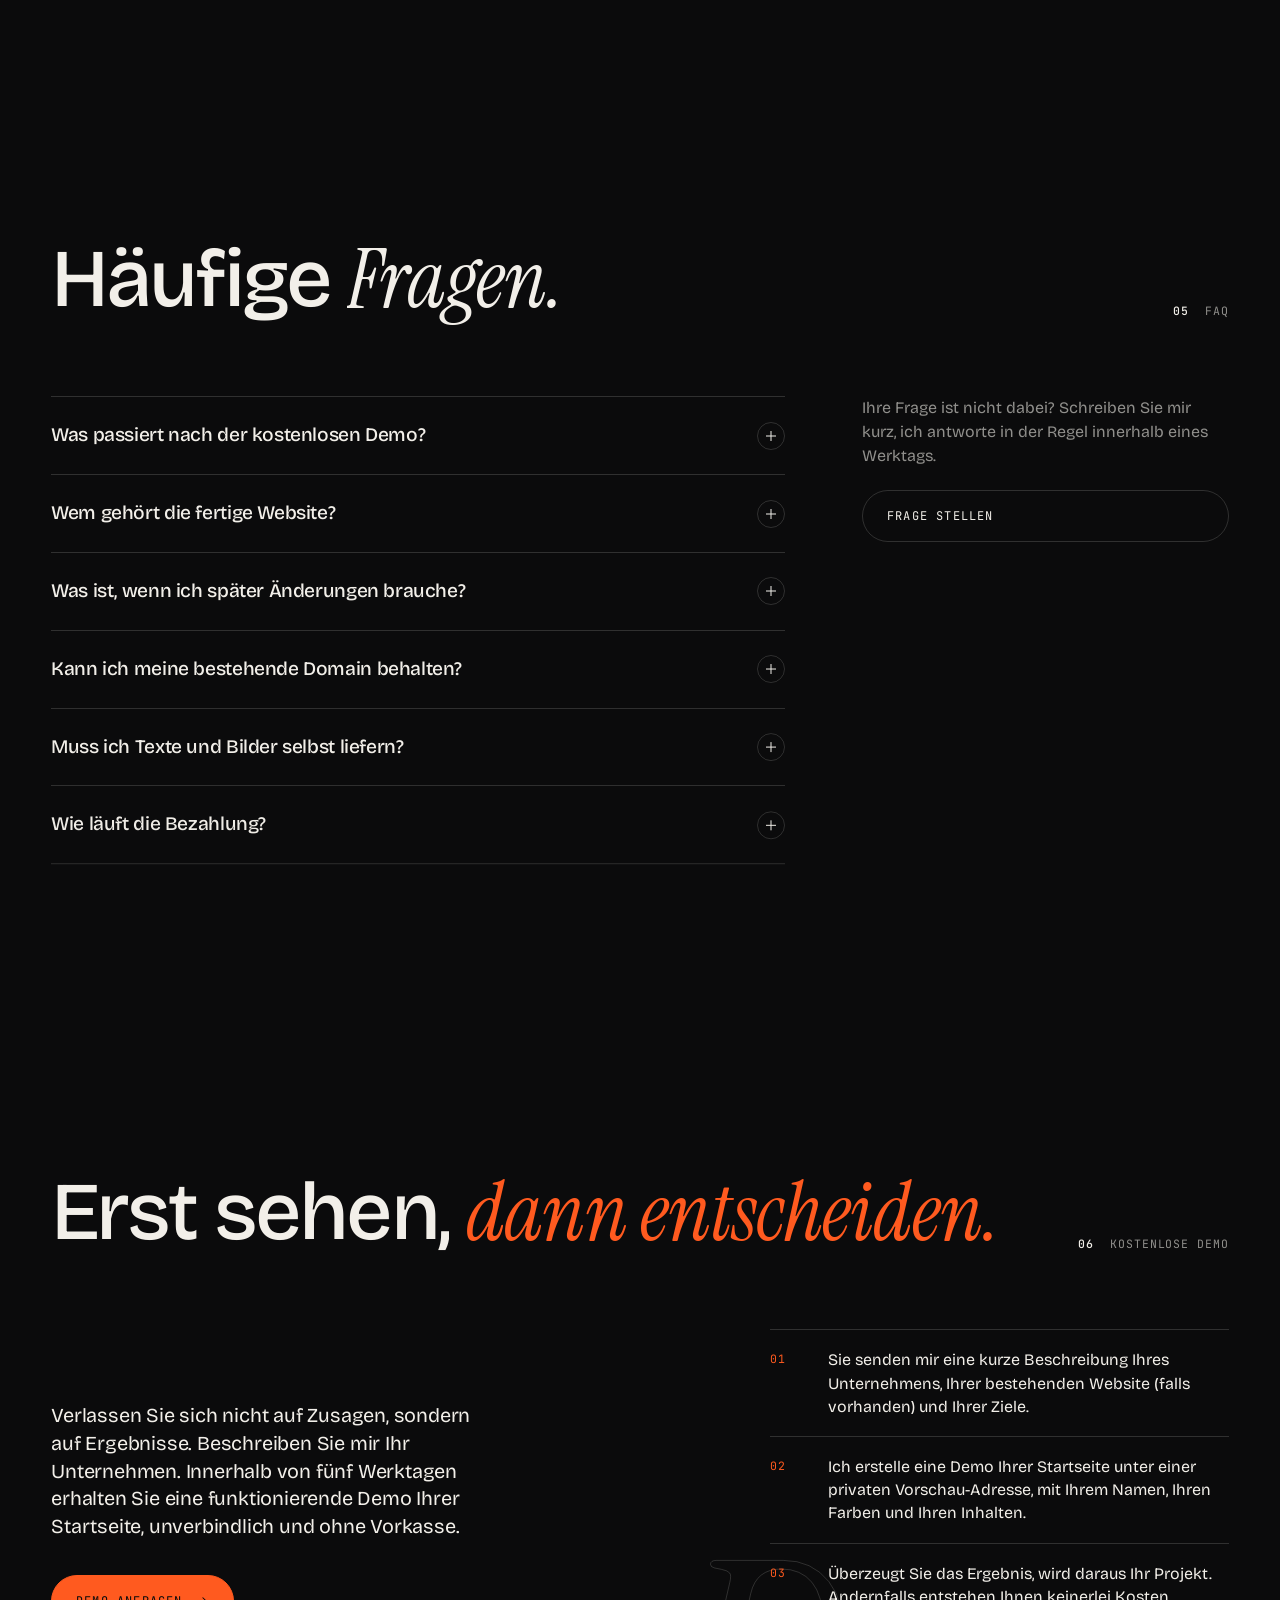
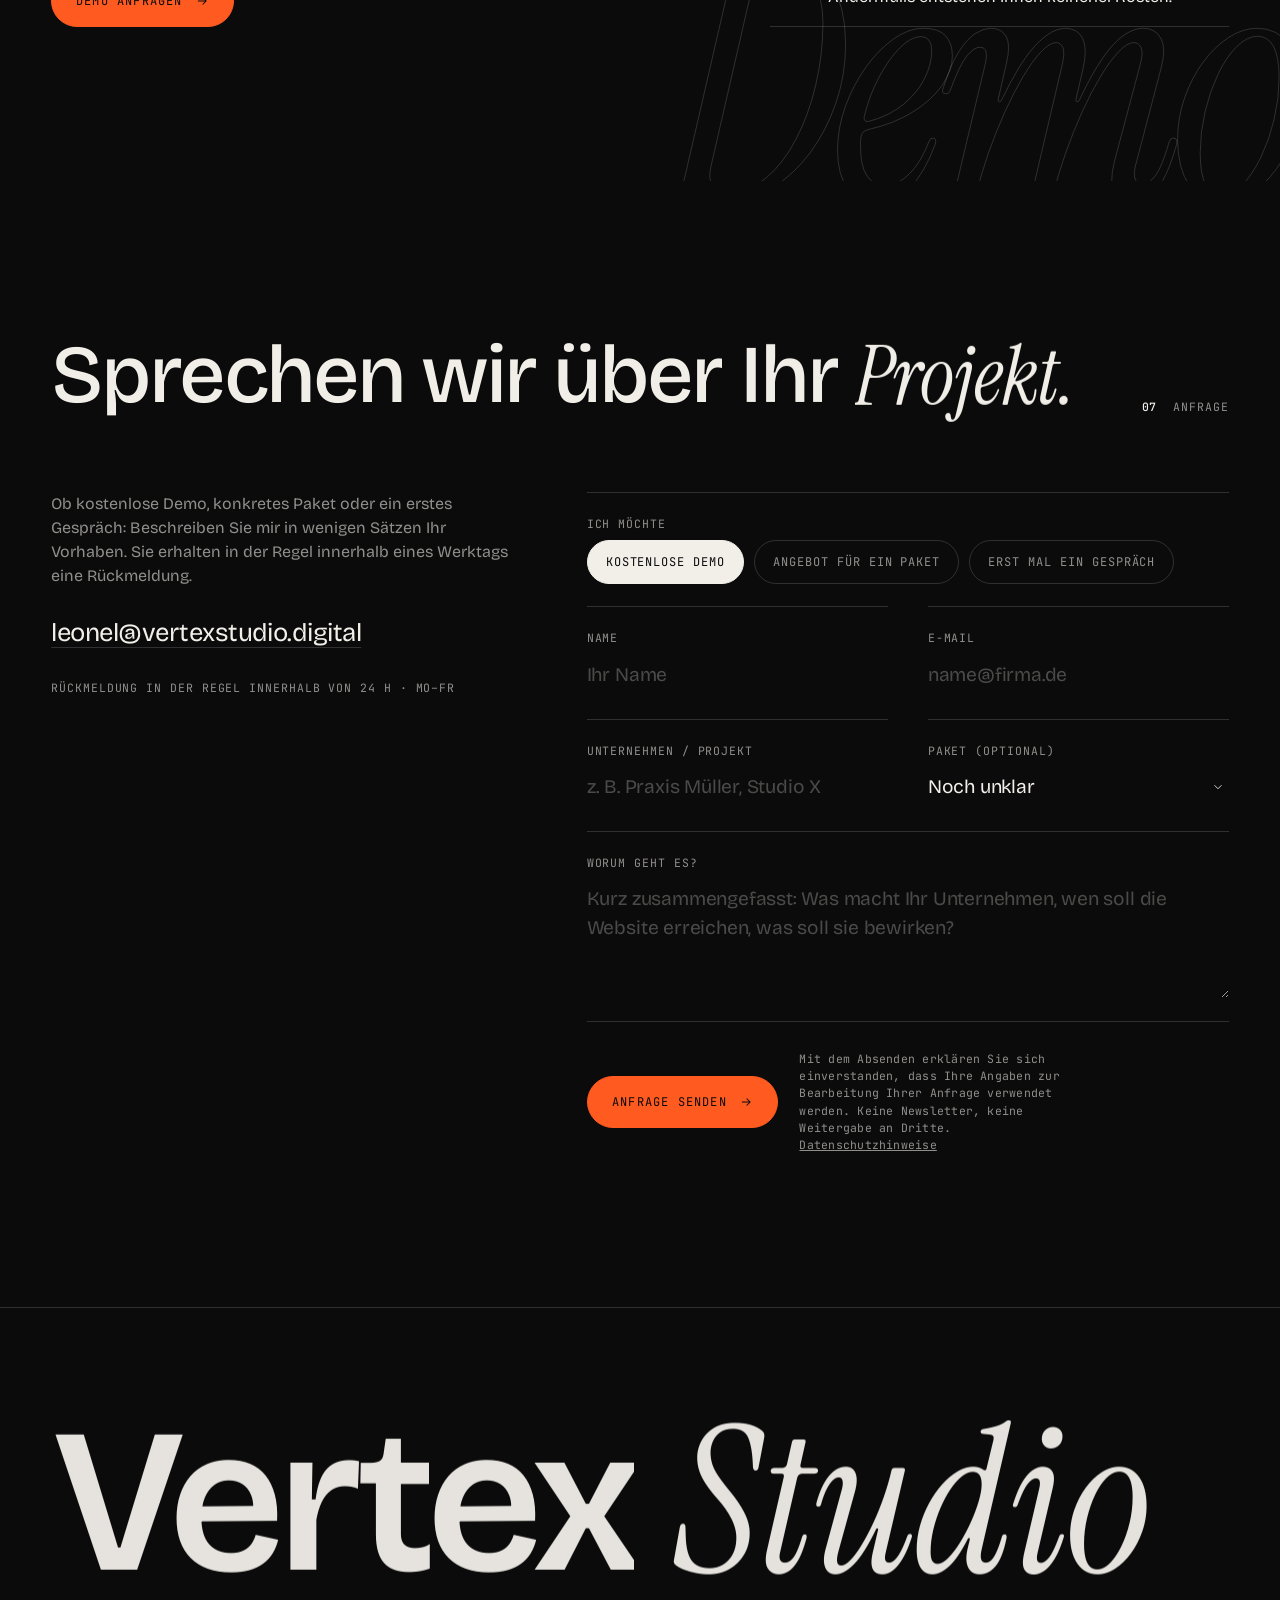
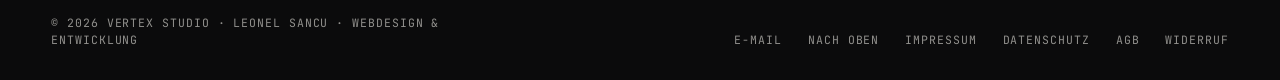
==== commit 9bc71233: "Update index.html" ====
--- a/index.html
+++ b/index.html
@@ -16,11 +16,14 @@
 <meta property="og:url" content="https://vertexstudio.digital/">
 <meta name="twitter:card" content="summary_large_image">
 <meta name="twitter:image" content="https://vertexstudio.digital/og-image.jpg">
+<link rel="canonical" href="https://vertexstudio.digital/">
+<script type="application/ld+json">
+{"@context":"https://schema.org","@type":"ProfessionalService","@id":"https://vertexstudio.digital/#studio","name":"Vertex Studio","description":"Vertex Studio gestaltet und entwickelt individuelle Websites f\u00fcr Unternehmen, Marken und Selbstst\u00e4ndige \u2014 Konzeption, Design und Umsetzung aus einer Hand.","url":"https://vertexstudio.digital/","image":"https://vertexstudio.digital/og-image.jpg","email":"leonel@vertexstudio.digital","founder":{"@type":"Person","name":"Leonel Sancu"},"address":{"@type":"PostalAddress","streetAddress":"Langwartweg 23","postalCode":"53129","addressLocality":"Bonn","addressCountry":"DE"},"areaServed":[{"@type":"City","name":"Bonn"},{"@type":"Country","name":"Deutschland"}],"knowsLanguage":["de","en"],"priceRange":"590-2490 EUR","makesOffer":[{"@type":"Offer","name":"Signal","description":"Landingpage, eine Seite, Kontakt, Basis-SEO","price":"590","priceCurrency":"EUR"},{"@type":"Offer","name":"Studio","description":"Business-Website mit mehreren Sektionen, Animationen und Rechtsseiten","price":"1490","priceCurrency":"EUR"},{"@type":"Offer","name":"Commerce","description":"Shop-Website mit Checkout, Produkten und Rechtsseiten","price":"2490","priceCurrency":"EUR"}]}
+</script>
 <meta name="theme-color" content="#0b0b0c">
 <link rel="icon" href="data:image/svg+xml,%3Csvg xmlns='http://www.w3.org/2000/svg' viewBox='0 0 32 32'%3E%3Crect width='32' height='32' fill='%230b0b0c'/%3E%3Cpath d='M6 8h5l5 12 5-12h5L18 26h-4z' fill='%23f2efe9'/%3E%3Ccircle cx='16' cy='26' r='2.2' fill='%23ff5a1f'/%3E%3C/svg%3E">
-<link rel="preconnect" href="https://fonts.googleapis.com">
-<link rel="preconnect" href="https://fonts.gstatic.com" crossorigin>
-<link href="https://fonts.googleapis.com/css2?family=Bricolage+Grotesque:opsz,wght@12..96,300;12..96,400;12..96,500;12..96,600&family=Instrument+Serif:ital@0;1&family=JetBrains+Mono:wght@400;500&display=swap" rel="stylesheet">
+<link rel="preload" href="fonts/bricolage-grotesque-latin-wght-normal.woff2" as="font" type="font/woff2" crossorigin>
+<link rel="stylesheet" href="fonts.css">
 <style>
 /* ============================================================
    VERTEX STUDIO — Design system
@@ -433,7 +436,7 @@
       <div class="case-media" data-clip data-parallax>
         <span class="badge"><i></i>Live</span>
         <div class="frame">
-          <img data-shot src="https://image.thum.io/get/width/1600/crop/1000/noanimate/https://archangel-armor.com" alt="Startseite von archangel-armor.com: dunkle Hero-Szene mit dem Schriftzug ‚This is not fashion. This is armor.‘" loading="eager" decoding="async">
+          <img data-shot src="shots/archangel-armor.svg" width="900" height="540" alt="Startseite von archangel-armor.com: dunkle Hero-Szene mit dem Schriftzug ‚This is not fashion. This is armor.‘" loading="eager" decoding="async">
           <div class="poster" aria-hidden="true"><p class="mono">archangel-armor.com</p><p class="t">This is not fashion.<span class="serif-i">This is armor.</span></p></div>
         </div>
         <a class="case-link" href="https://archangel-armor.com" target="_blank" rel="noopener" aria-label="Archangel Armor live ansehen (öffnet in neuem Tab)" data-cursor="Live ansehen"></a>
@@ -463,7 +466,7 @@
       <div class="case-media" data-clip data-parallax>
         <span class="badge"><i></i>Live</span>
         <div class="frame">
-          <img data-shot src="https://image.thum.io/get/width/1600/crop/1000/noanimate/http://nalamoon-studio.com" alt="Startseite von nalamoon-studio.com: warme, dunkle Hero-Szene mit der Zeile ‚Kleine Ideen. Gedruckt mit Liebe.‘" loading="eager" decoding="async">
+          <img data-shot src="shots/nala-moon-studio.svg" width="720" height="432" alt="Startseite von nalamoon-studio.com: warme, dunkle Hero-Szene mit der Zeile ‚Kleine Ideen. Gedruckt mit Liebe.‘" loading="eager" decoding="async">
           <div class="poster" aria-hidden="true"><p class="mono">nalamoon-studio.com</p><p class="t">Kleine Ideen.<span class="serif-i">Gedruckt mit Liebe.</span></p></div>
         </div>
         <a class="case-link" href="https://leonelsancu15-hash.github.io/nala-moon-studio/" target="_blank" rel="noopener" aria-label="Nala Moon Studio live ansehen (öffnet in neuem Tab)" data-cursor="Live ansehen"></a>
@@ -516,7 +519,7 @@
       <div class="plan" data-reveal>
         <div class="plan-top"><h3>Signal</h3><span class="mono">Landingpage</span></div>
         <p class="for">Für Selbstständige, Produkte und Kampagnen, die eine fokussierte Seite mit klarer Botschaft benötigen.</p>
-        <div class="price"><span class="mono">ab</span><b>590 €</b><small>netto</small></div>
+        <div class="price"><span class="mono">ab</span><b>590 €</b><small>Endpreis</small></div>
         <ul>
           <li>Eine Seite mit klarer Struktur: Einstieg, Leistungen, Über uns, Kontakt</li>
           <li>Individuelles Design mit hochwertigen Animationen</li>
@@ -530,7 +533,7 @@
       <div class="plan plan-featured" data-reveal>
         <div class="plan-top"><h3>Studio</h3><span class="flag">Meistgewählt</span></div>
         <p class="for">Für Unternehmen, Praxen, Kanzleien und Handwerksbetriebe, die einen vollständigen Auftritt mit mehreren Seiten benötigen.</p>
-        <div class="price"><span class="mono">ab</span><b>1.490 €</b><small>netto</small></div>
+        <div class="price"><span class="mono">ab</span><b>1.490 €</b><small>Endpreis</small></div>
         <ul>
           <li>Bis zu 6 Unterseiten (z. B. Leistungen, Team, Referenzen, Kontakt)</li>
           <li>Eigenes Design-System mit durchgängiger Scroll-Dramaturgie</li>
@@ -544,7 +547,7 @@
       <div class="plan" data-reveal>
         <div class="plan-top"><h3>Commerce</h3><span class="mono">Shop-Website</span></div>
         <p class="for">Für Marken und Manufakturen, die online verkaufen möchten und einen Shop erwarten, der zur Marke passt.</p>
-        <div class="price"><span class="mono">ab</span><b>2.490 €</b><small>netto</small></div>
+        <div class="price"><span class="mono">ab</span><b>2.490 €</b><small>Endpreis</small></div>
         <ul>
           <li>Markenauftritt inklusive Shop (Shopify oder WooCommerce)</li>
           <li>Produktseiten, Kategorien, Warenkorb und Checkout</li>
@@ -558,7 +561,8 @@
     </div>
     <div class="plans-note" data-reveal>
       <p><strong>Festpreis statt Nachträge.</strong> Nach dem Erstgespräch erhalten Sie ein verbindliches Angebot mit klar definiertem Leistungsumfang. Zusätzliche Wünsche werden vorab besprochen und transparent kalkuliert.</p>
-      <p><strong>Betreuung optional ab 39 € / Monat:</strong> Hosting, Aktualisierungen und kleinere Anpassungen. Sie senden mir die gewünschte Änderung, ich setze sie um. Alle Preise verstehen sich netto.</p>
+      <p><strong>Betreuung optional ab 39 € / Monat:</strong> Hosting, Aktualisierungen und kleinere Anpassungen. Sie senden mir die gewünschte Änderung, ich setze sie um.</p>
+      <p class="mute"><strong>Preisangaben:</strong> Es handelt sich um unverbindliche Ab-Preise; der verbindliche Festpreis ergibt sich aus dem individuellen Angebot. Gegenüber Verbrauchern sind alle genannten Preise Endpreise; eine Umsatzsteuer wird, soweit sie anfällt, nicht zusätzlich berechnet. Gegenüber Unternehmen verstehen sich die Preise netto zuzüglich der gesetzlichen Umsatzsteuer. Verbraucher haben ein <a href="agb.html#widerruf">14-tägiges Widerrufsrecht</a>.</p>
     </div>
   </div>
 </section>
@@ -681,14 +685,15 @@
         <li><a href="impressum.html">Impressum</a></li>
         <li><a href="datenschutz.html">Datenschutz</a></li>
         <li><a href="agb.html">AGB</a></li>
+        <li><a href="agb.html#widerruf">Widerruf</a></li>
       </ul>
     </div>
   </div>
 </footer>
 
-<script src="https://cdnjs.cloudflare.com/ajax/libs/gsap/3.12.5/gsap.min.js"></script>
-<script src="https://cdnjs.cloudflare.com/ajax/libs/gsap/3.12.5/ScrollTrigger.min.js"></script>
-<script src="https://unpkg.com/lenis@1.1.18/dist/lenis.min.js"></script>
+<script src="vendor/gsap.min.js"></script>
+<script src="vendor/ScrollTrigger.min.js"></script>
+<script src="vendor/lenis.min.js"></script>
 <script>
 (function(){
   const reduce = window.matchMedia('(prefers-reduced-motion: reduce)').matches;
--- a/fonts.css
+++ b/fonts.css
@@ -0,0 +1,7 @@
+/* Vertex Studio - selbst gehostete Schriften, keine Anfrage an Google-Server.
+   Quelle: Google Fonts (OFL) via fontsource, Subset latin, woff2 als data-URI. */
+@font-face{font-family:'Bricolage Grotesque';font-style:normal;font-weight:300 600;font-display:swap;src:url([data-uri]) format('woff2');}
+@font-face{font-family:'Instrument Serif';font-style:normal;font-weight:400;font-display:swap;src:url([data-uri]) format('woff2');}
+@font-face{font-family:'Instrument Serif';font-style:italic;font-weight:400;font-display:swap;src:url([data-uri]) format('woff2');}
+@font-face{font-family:'JetBrains Mono';font-style:normal;font-weight:400;font-display:swap;src:url([data-uri]) format('woff2');}
+@font-face{font-family:'JetBrains Mono';font-style:normal;font-weight:500;font-display:swap;src:url([data-uri]) format('woff2');}
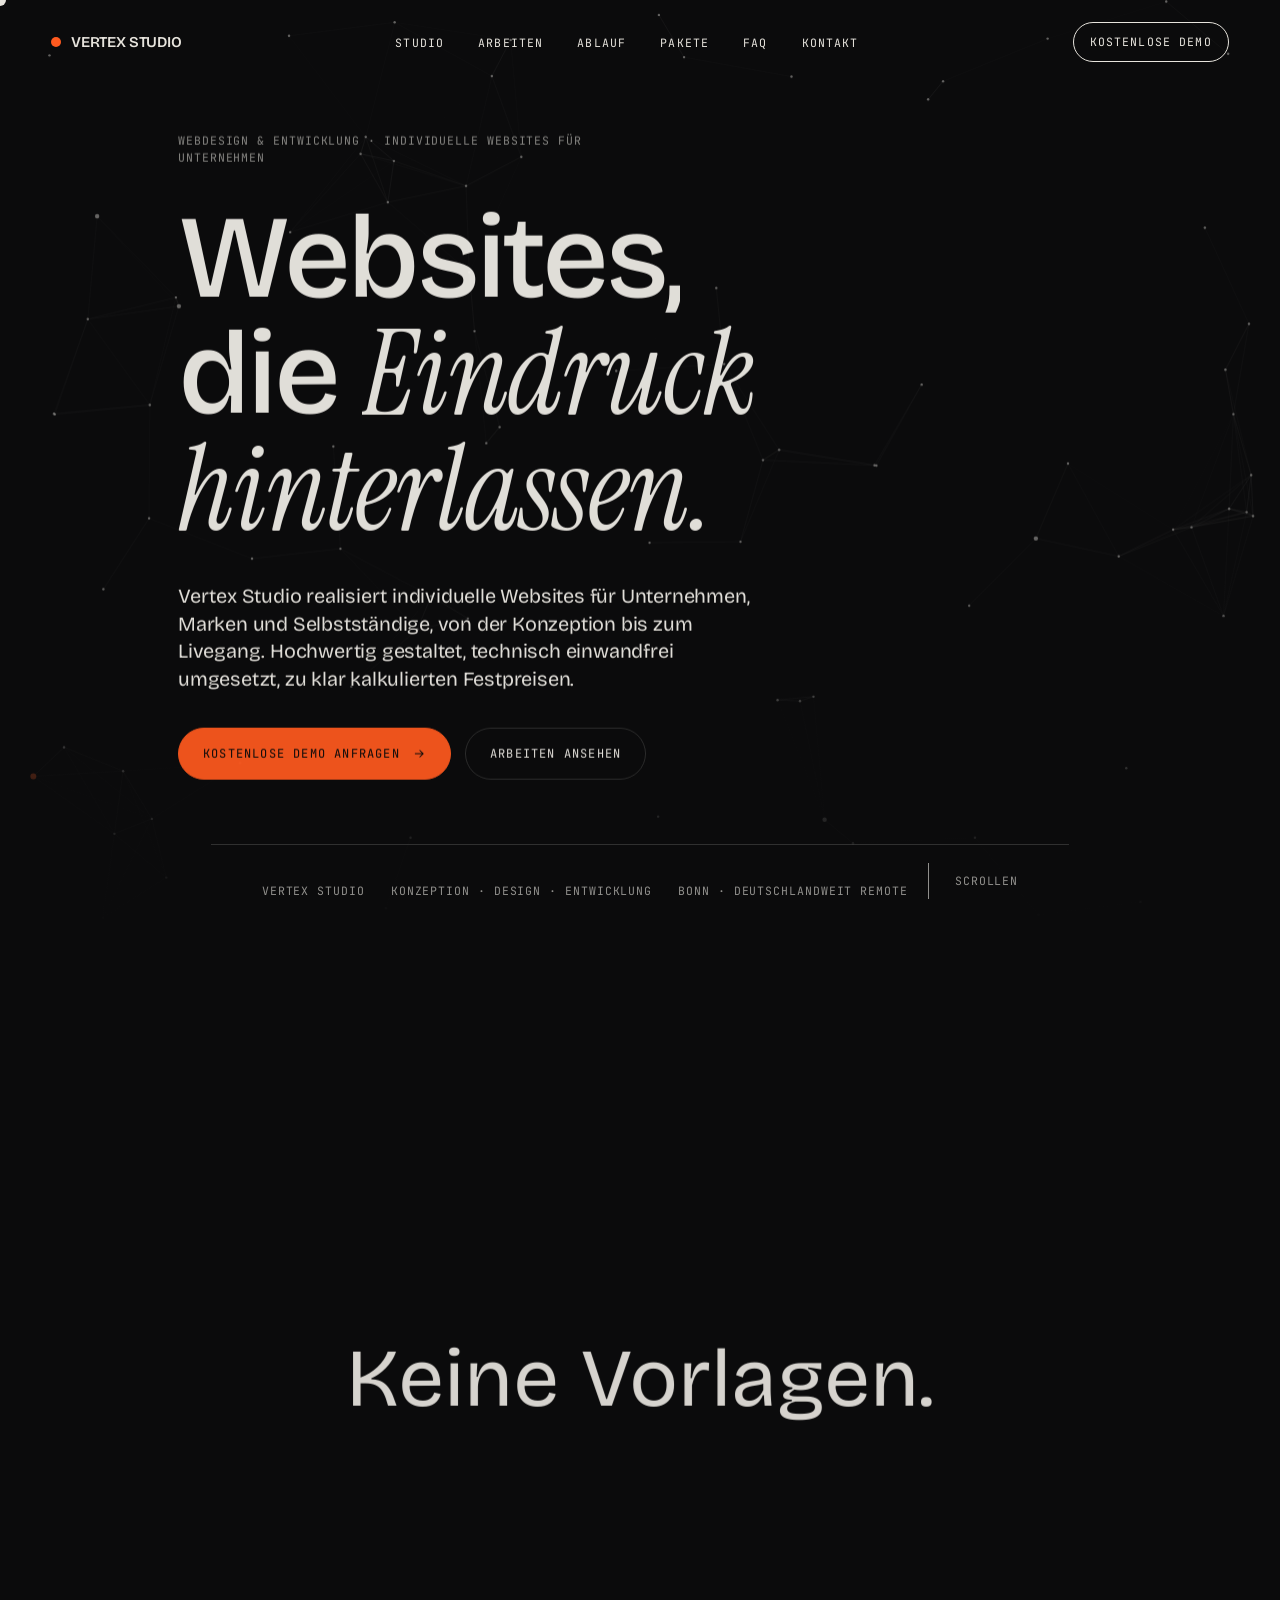
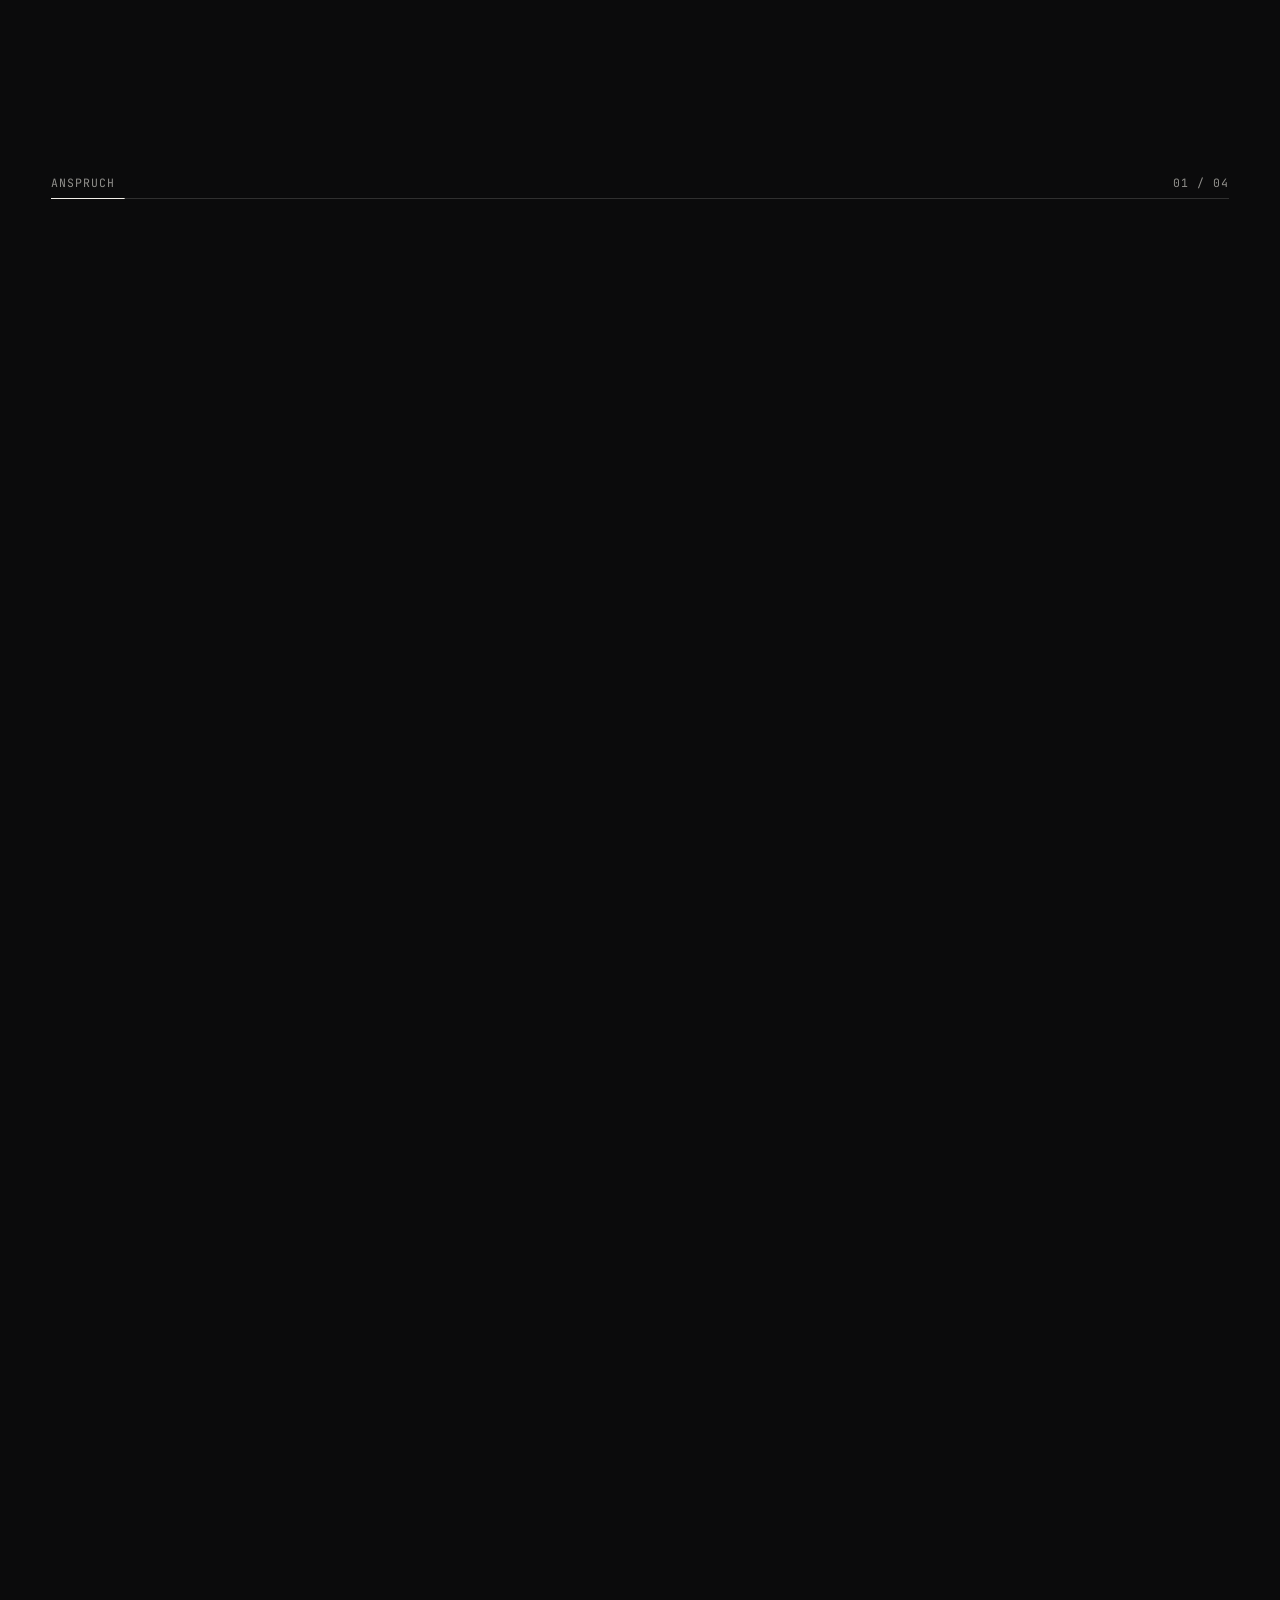
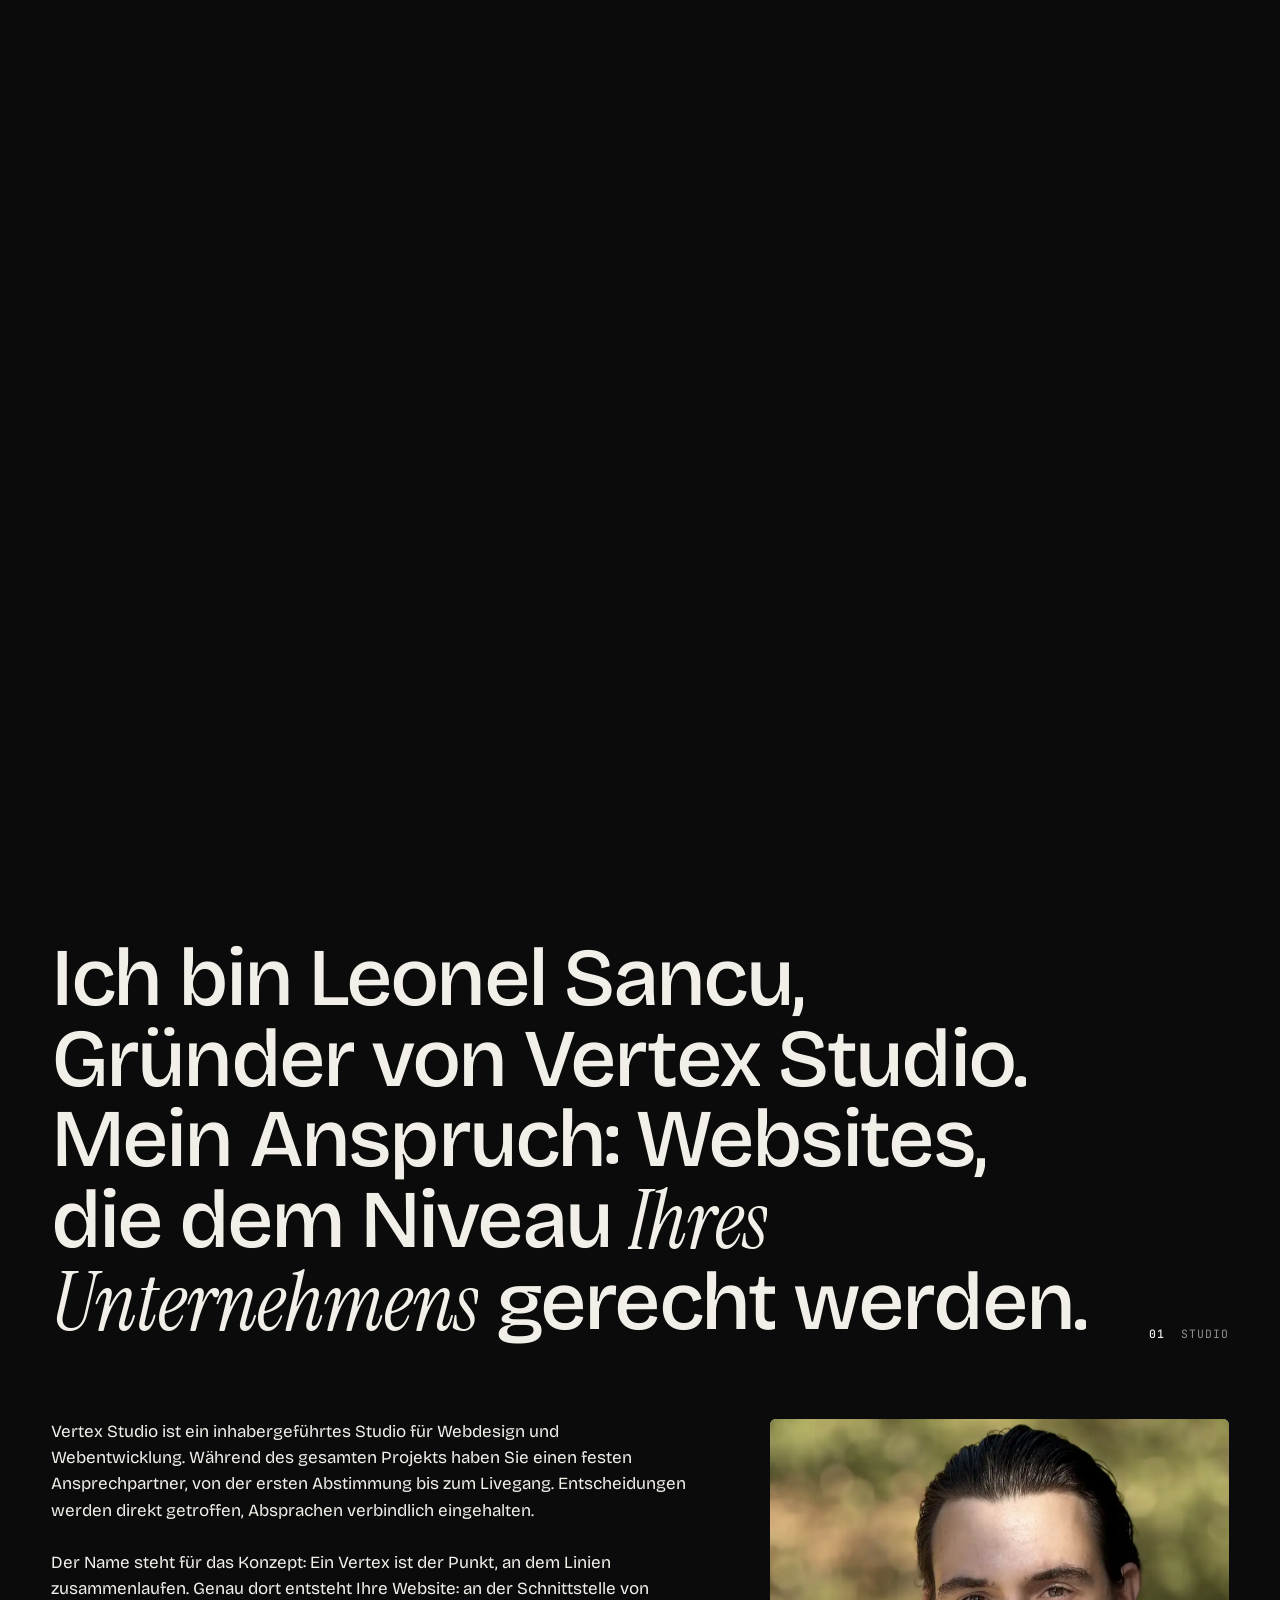
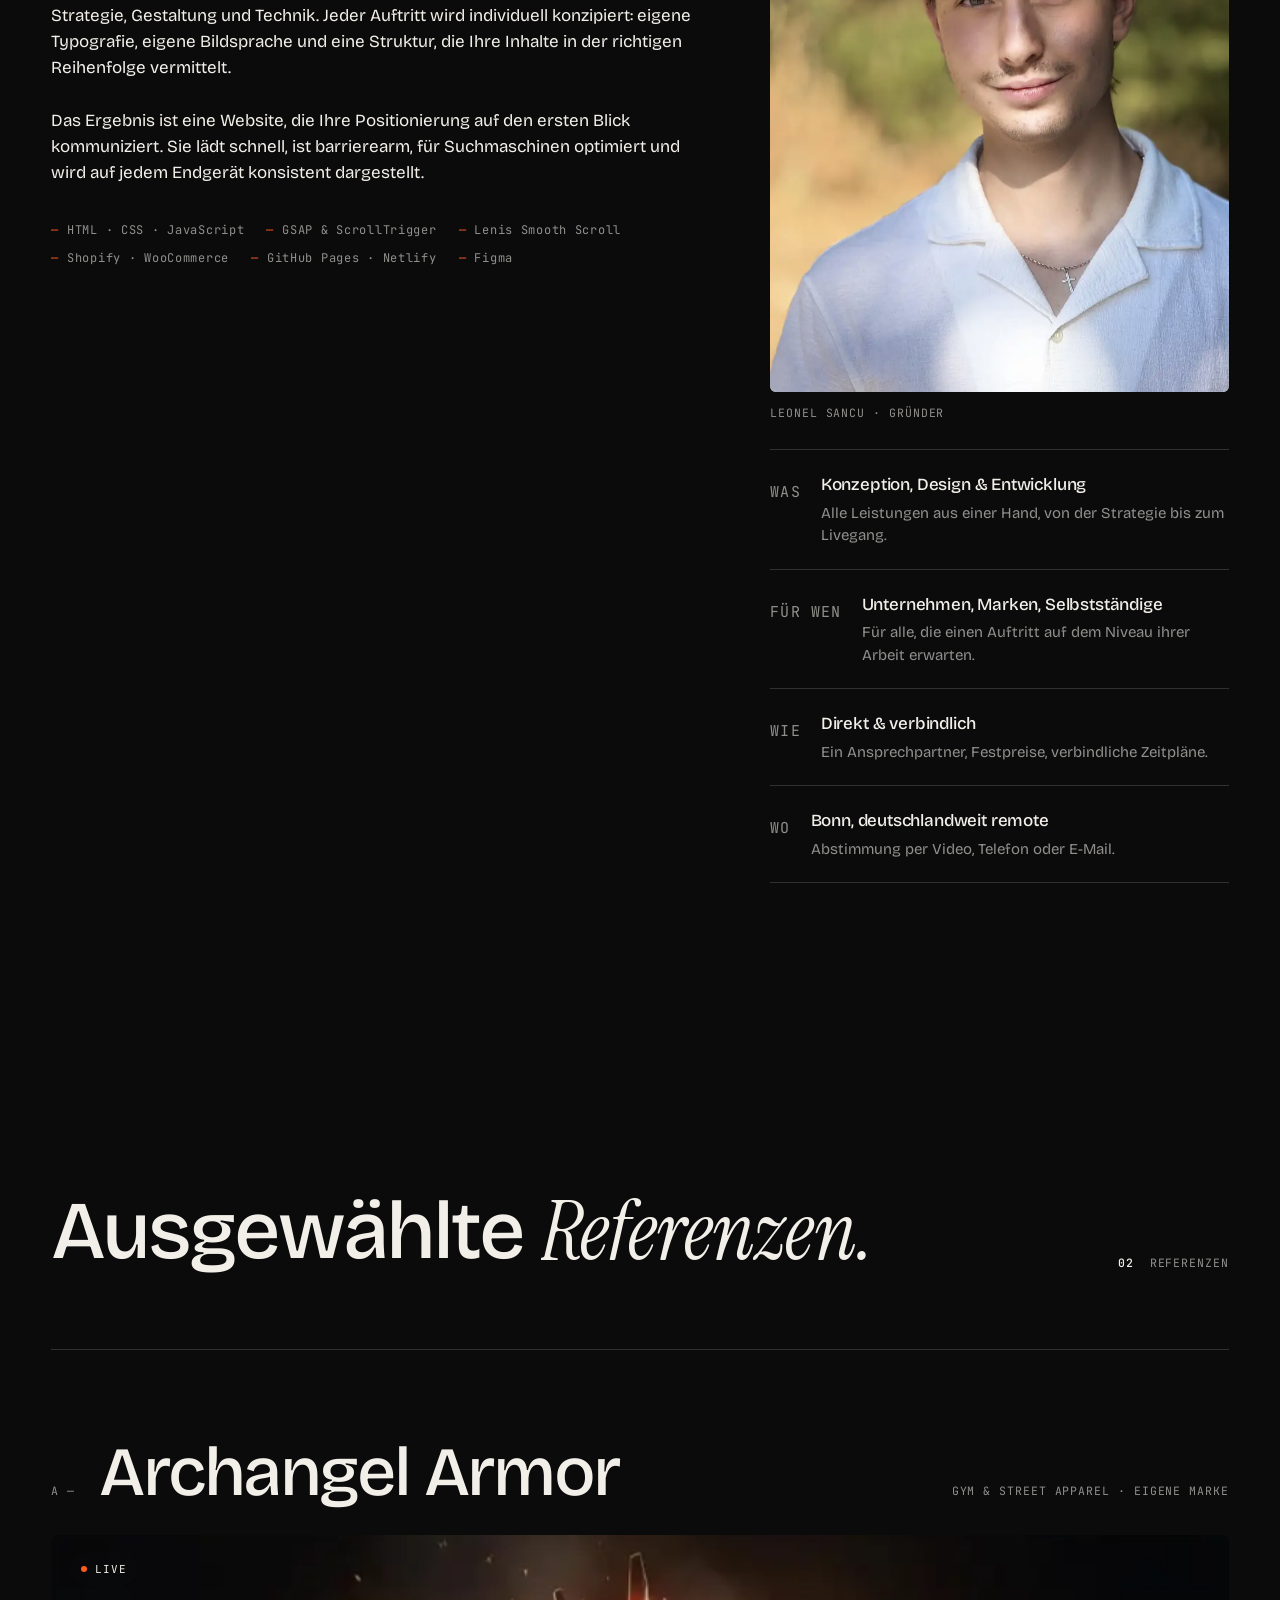
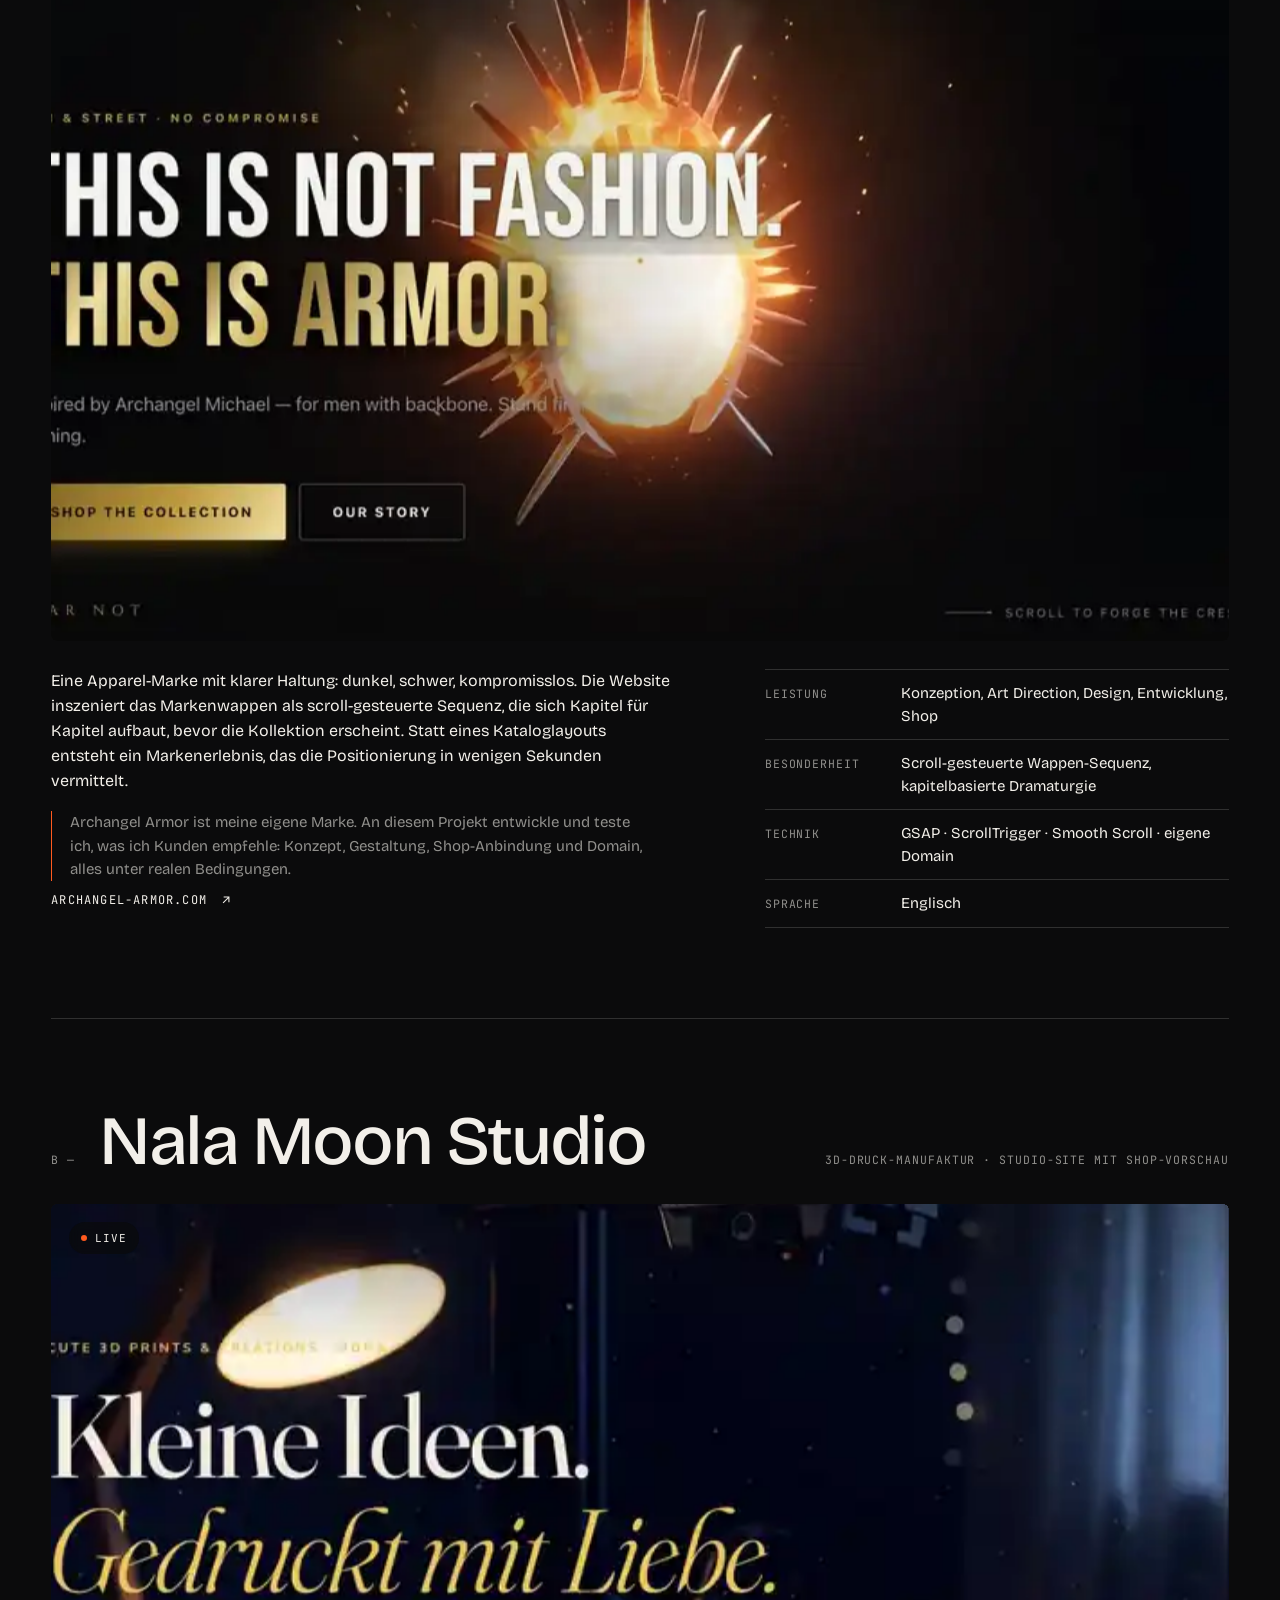
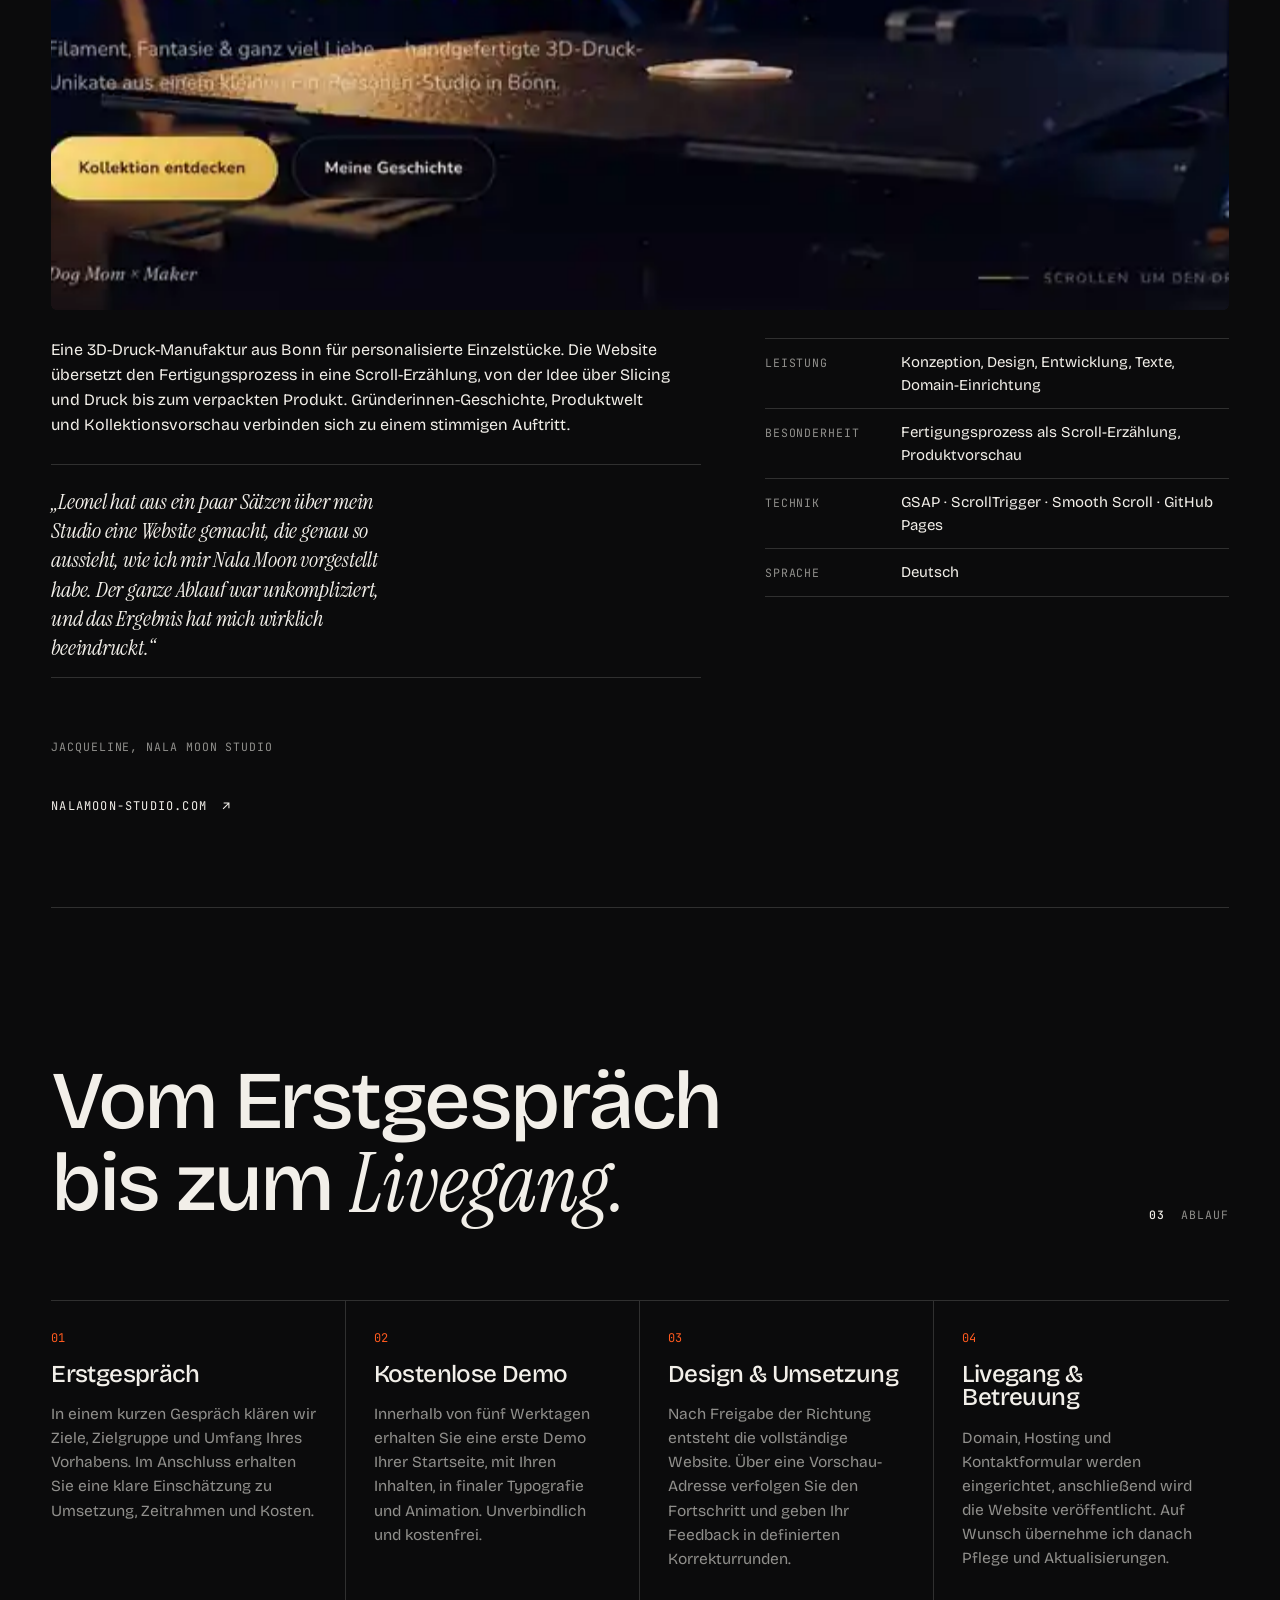
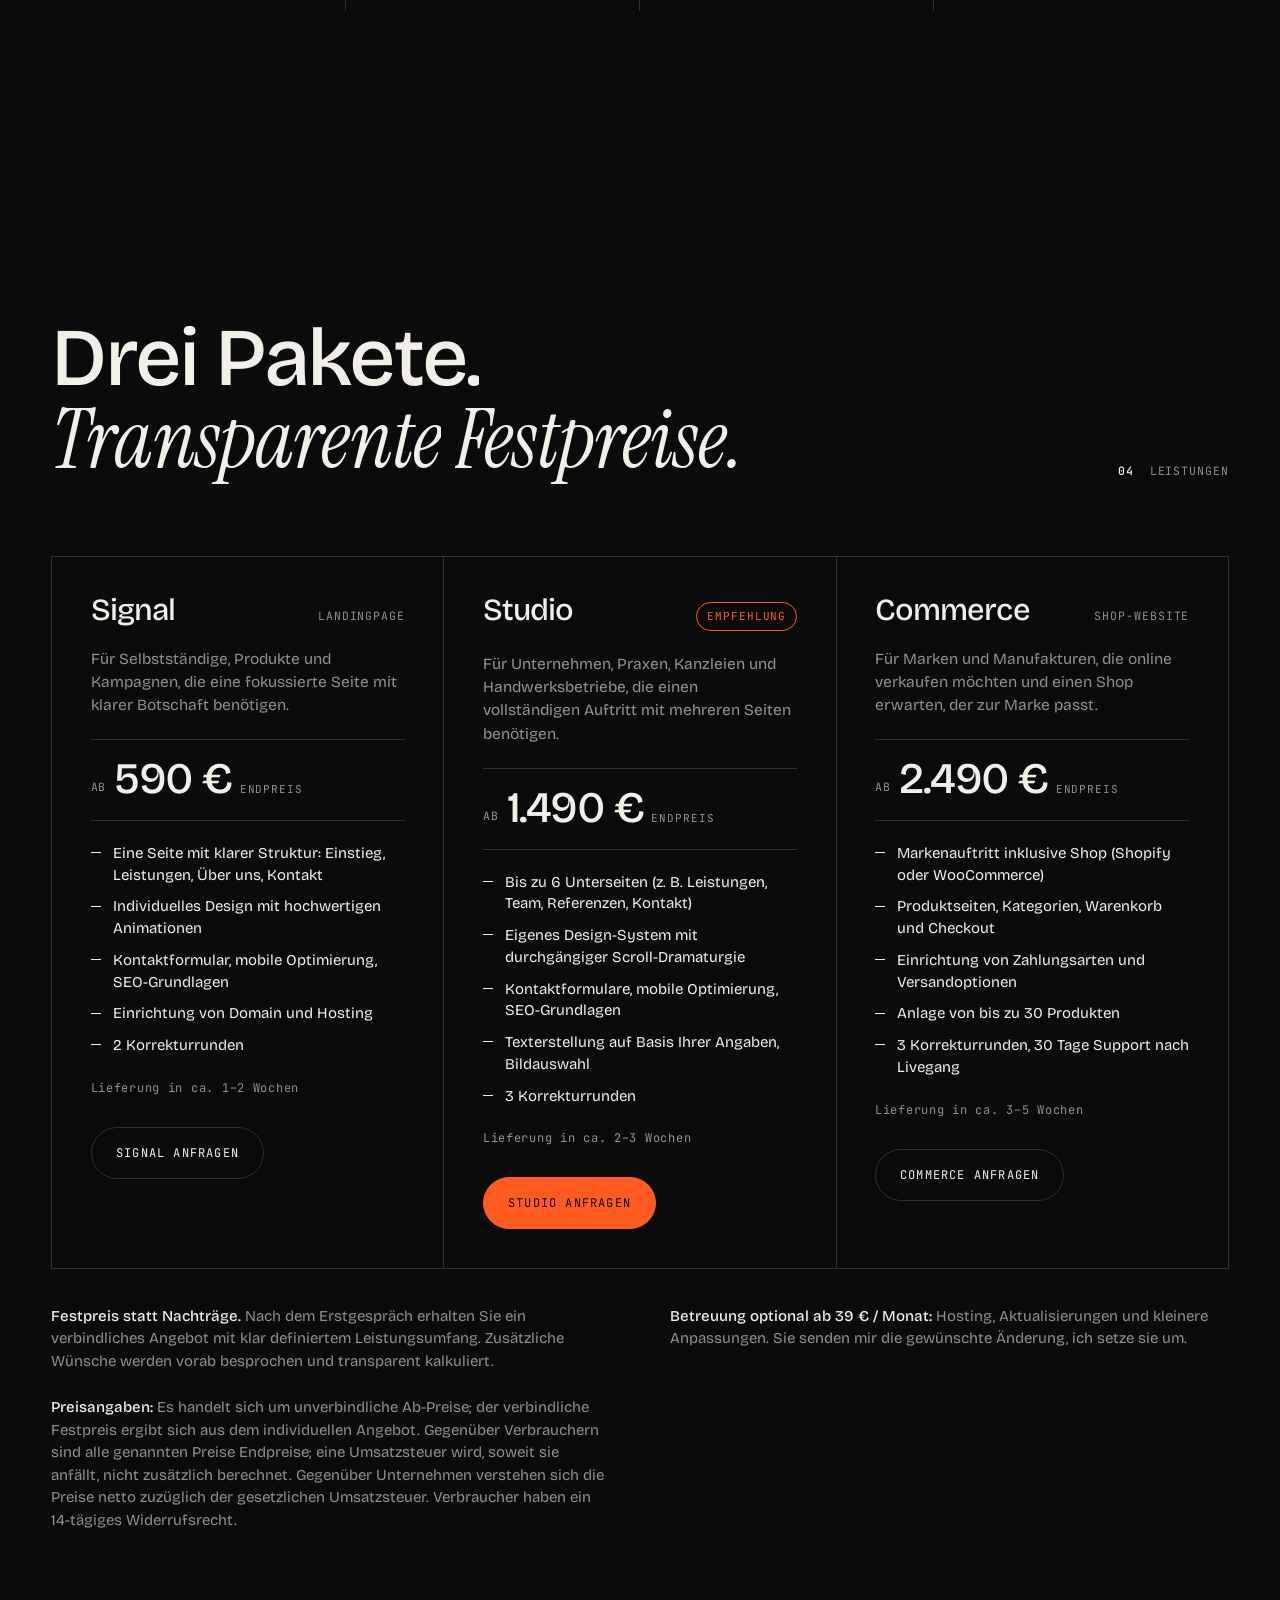
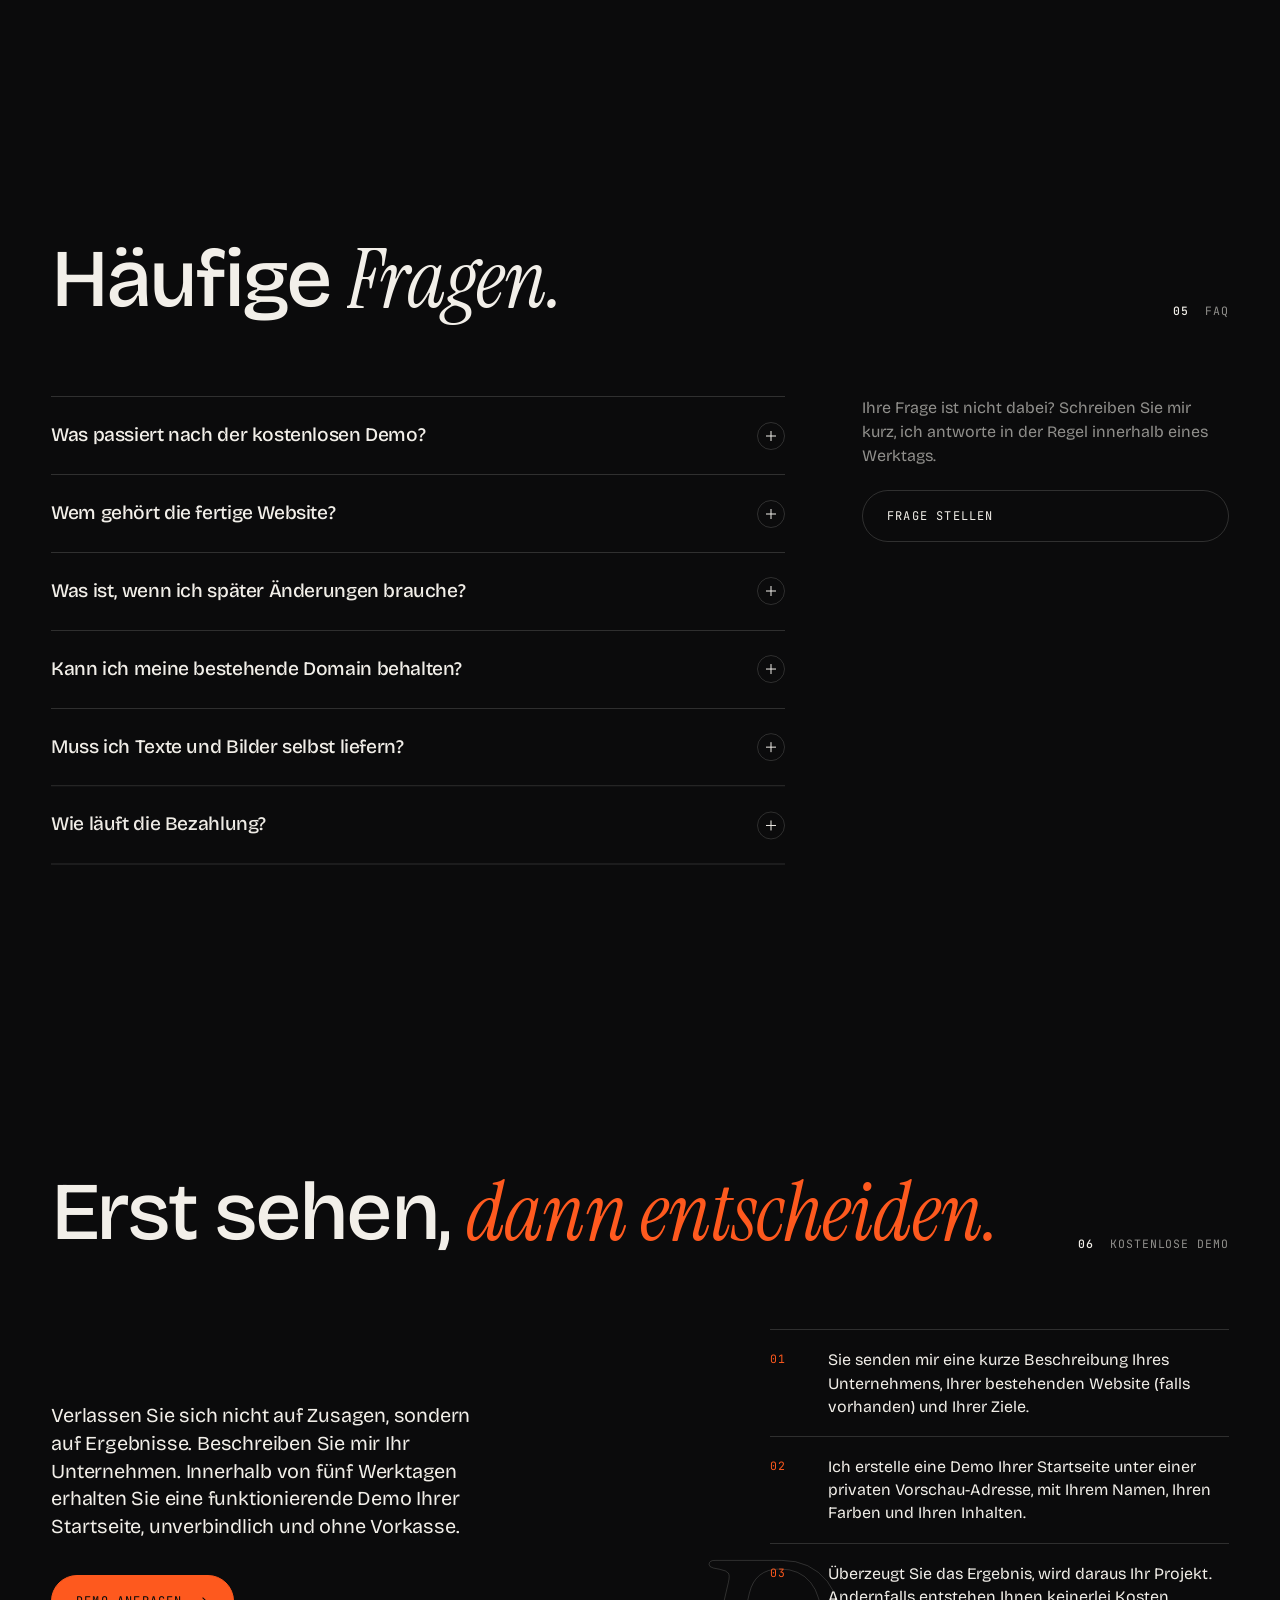
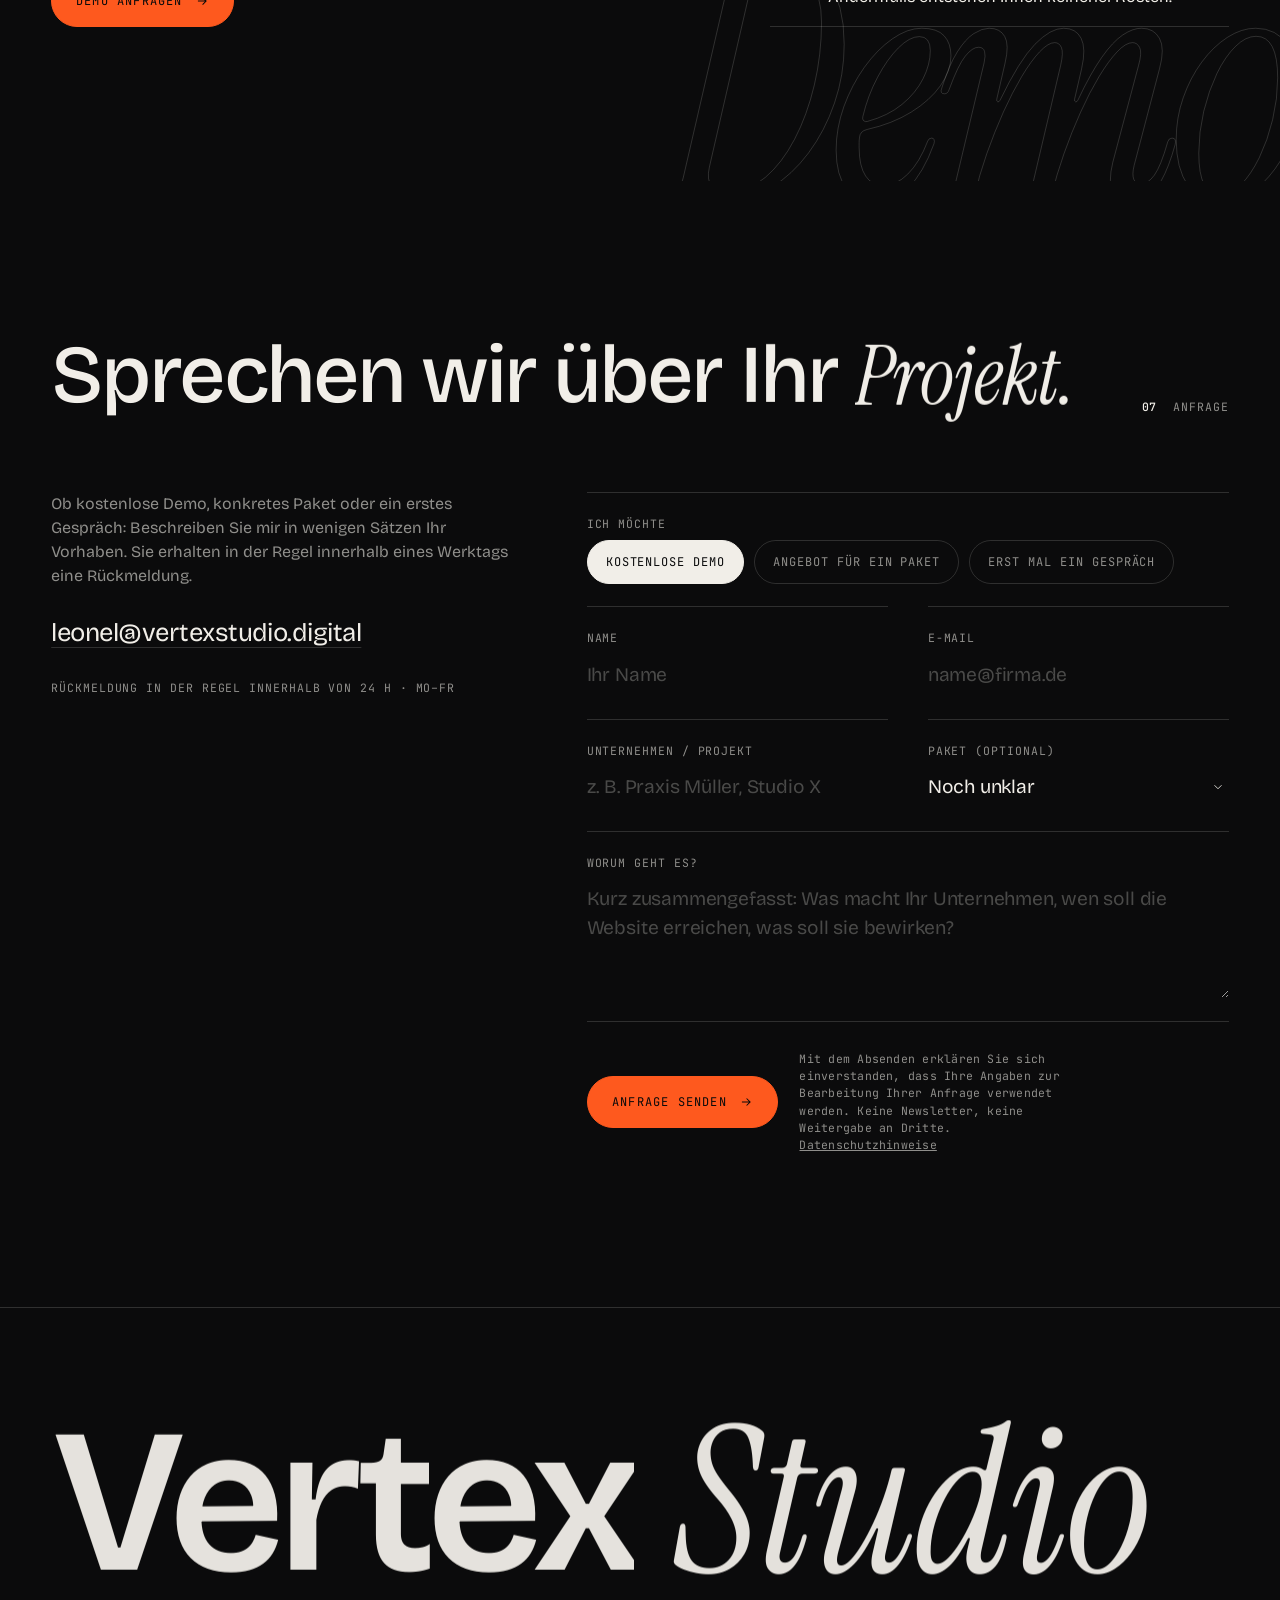
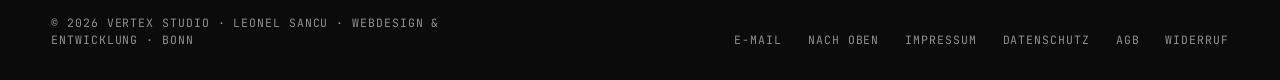
==== commit 324917f4: "Website-Feinschliff: scharfe Referenz-Screenshots ohne Beschnitt, Nav-Punkt, Bonn-SEO, 404-Seite, Vi" ====
--- a/index.html
+++ b/index.html
@@ -3,8 +3,8 @@
 <head>
 <meta charset="utf-8">
 <meta name="viewport" content="width=device-width, initial-scale=1">
-<title>Vertex Studio — Webdesign & Entwicklung | Websites, die Eindruck hinterlassen</title>
-<meta name="description" content="Vertex Studio: individuelle Websites für Unternehmen, Marken und Selbstständige. Konzeption, Design und Entwicklung aus einer Hand. Kostenlose Demo vor der Beauftragung.">
+<title>Vertex Studio — Webdesign & Entwicklung, Bonn</title>
+<meta name="description" content="Individuelle Websites für Unternehmen, Marken und Selbstständige. Konzeption, Design und Entwicklung aus einer Hand – aus Bonn, deutschlandweit remote. Kostenlose Demo vor der Beauftragung.">
 <meta property="og:title" content="Vertex Studio — Websites, die Eindruck hinterlassen">
 <meta property="og:description" content="Individuelle Websites für Unternehmen. Konzeption, Design und Entwicklung aus einer Hand. Kostenlose Demo vor der Beauftragung.">
 <meta property="og:type" content="website">
@@ -22,7 +22,6 @@
 </script>
 <meta name="theme-color" content="#0b0b0c">
 <link rel="icon" href="data:image/svg+xml,%3Csvg xmlns='http://www.w3.org/2000/svg' viewBox='0 0 32 32'%3E%3Crect width='32' height='32' fill='%230b0b0c'/%3E%3Cpath d='M6 8h5l5 12 5-12h5L18 26h-4z' fill='%23f2efe9'/%3E%3Ccircle cx='16' cy='26' r='2.2' fill='%23ff5a1f'/%3E%3C/svg%3E">
-<link rel="preload" href="fonts/bricolage-grotesque-latin-wght-normal.woff2" as="font" type="font/woff2" crossorigin>
 <link rel="stylesheet" href="fonts.css">
 <style>
 /* ============================================================
@@ -83,9 +82,11 @@
 [data-clip]{overflow:hidden}
 
 /* ---------- nav ---------- */
-.nav{position:fixed;inset:0 0 auto 0;z-index:60;padding:22px var(--gutter);display:flex;align-items:center;justify-content:space-between;mix-blend-mode:difference;color:#f2efe9}
+.nav{position:fixed;inset:0 0 auto 0;z-index:60;height:84px;padding:0 var(--gutter);display:flex;align-items:center;justify-content:space-between;mix-blend-mode:difference;color:#f2efe9}
+.nav-dot{position:fixed;left:var(--gutter);top:0;height:84px;z-index:61;display:flex;align-items:center;pointer-events:none}
+.nav-dot i{width:10px;height:10px;border-radius:50%;background:var(--accent);display:block}
 .logo{display:flex;align-items:center;gap:10px;font-weight:600;letter-spacing:-.02em;font-size:15px}
-.logo i{width:10px;height:10px;border-radius:50%;background:var(--accent);display:inline-block;mix-blend-mode:normal}
+.logo i{width:10px;height:10px;display:inline-block;visibility:hidden}
 .nav ul{display:flex;gap:34px;list-style:none}
 .nav ul a{font-family:var(--mono);font-size:11.5px;letter-spacing:.1em;text-transform:uppercase;position:relative;padding:6px 0}
 .nav ul a::after{content:"";position:absolute;left:0;right:0;bottom:0;height:1px;background:currentColor;transform:scaleX(0);transform-origin:right;transition:transform .5s var(--ease)}
@@ -172,9 +173,9 @@
 .case-meta{display:grid;grid-template-columns:auto 1fr auto;gap:24px;align-items:baseline}
 .case-meta h3{font-size:clamp(34px,5.4vw,84px);font-weight:500;letter-spacing:-.035em}
 .case-meta .mono{text-align:right}
-.case-media{position:relative;aspect-ratio:16/9.6;background:var(--ink-2);overflow:hidden;border-radius:6px}
+.case-media{position:relative;aspect-ratio:5/3;background:var(--ink-2);overflow:hidden;border-radius:6px}
 .case-media .frame{position:absolute;inset:0}
-.case-media img{width:100%;height:118%;object-fit:cover;object-position:top;will-change:transform;transition:opacity .6s var(--ease)}
+.case-media img{width:100%;height:110%;object-fit:cover;object-position:center top;will-change:transform;transition:opacity .6s var(--ease)}
 .case-media .poster{position:absolute;inset:0;display:grid;align-content:end;padding:clamp(20px,4vw,56px);color:#f2efe9;background:#0b0b0c}
 .case-media .poster .t{font-size:clamp(28px,5vw,88px);letter-spacing:-.035em;line-height:.95;font-weight:500}
 .case-media .poster .t .serif-i{display:block}
@@ -194,7 +195,7 @@
 .case-cta .arr{width:14px;height:14px;transition:transform .5s var(--ease)}
 .case-cta:hover .arr{transform:translate(4px,-4px)}
 .case-media:hover img{opacity:.92}
-@media (max-width:860px){.case-body{grid-template-columns:1fr}.case-meta{grid-template-columns:1fr}.case-meta .mono{text-align:left}.case-media{aspect-ratio:4/3}}
+@media (max-width:860px){.case-body{grid-template-columns:1fr}.case-meta{grid-template-columns:1fr}.case-meta .mono{text-align:left}.case-media .badge{top:12px;left:12px;font-size:10px;padding:6px 10px}}
 
 /* ---------- process ---------- */
 .steps{display:grid;grid-template-columns:repeat(4,1fr);gap:0;border-top:1px solid var(--line)}
@@ -325,6 +326,7 @@
 <div class="cursor" aria-hidden="true"></div>
 <div class="cursor-label" aria-hidden="true"></div>
 
+<div class="nav-dot" aria-hidden="true"><i></i></div>
 <header class="nav">
   <a class="logo" href="#top" aria-label="Vertex Studio – Startseite"><i></i>VERTEX STUDIO</a>
   <nav aria-label="Hauptnavigation">
@@ -355,7 +357,7 @@
 
 <!-- ================= HERO ================= -->
 <section class="hero" id="top" data-theme="dark">
-  <div class="hero-video-wrap" aria-hidden="true"><video class="hero-video" muted playsinline preload="auto"><source src="hero.mp4" type="video/mp4"></video><video class="hero-video" muted playsinline preload="auto"><source src="hero.mp4" type="video/mp4"></video></div>
+  <div class="hero-video-wrap" aria-hidden="true"><video class="hero-video" muted playsinline preload="auto"><source src="hero.mp4" type="video/mp4"></video><video class="hero-video" muted playsinline preload="none"><source src="hero.mp4" type="video/mp4"></video></div>
   <div class="hero-video-tint" aria-hidden="true"></div>
   <canvas id="mesh" aria-hidden="true"></canvas>
   <div class="hero-grad" aria-hidden="true"></div>
@@ -369,7 +371,7 @@
     </div>
   </div>
   <div class="wrap hero-foot" data-reveal>
-    <div class="mono"><span>Vertex Studio</span><span>Konzeption · Design · Entwicklung</span><span>Deutschland · Remote</span></div>
+    <div class="mono"><span>Vertex Studio</span><span>Konzeption · Design · Entwicklung</span><span>Bonn · Deutschlandweit remote</span></div>
     <div class="scroll-hint mono"><i></i><span>Scrollen</span></div>
   </div>
 </section>
@@ -411,7 +413,7 @@
         <div class="fact"><span class="mono">Was</span><div><strong>Konzeption, Design & Entwicklung</strong><span>Alle Leistungen aus einer Hand, von der Strategie bis zum Livegang.</span></div></div>
         <div class="fact"><span class="mono">Für wen</span><div><strong>Unternehmen, Marken, Selbstständige</strong><span>Für alle, die einen Auftritt auf dem Niveau ihrer Arbeit erwarten.</span></div></div>
         <div class="fact"><span class="mono">Wie</span><div><strong>Direkt & verbindlich</strong><span>Ein Ansprechpartner, Festpreise, verbindliche Zeitpläne.</span></div></div>
-        <div class="fact"><span class="mono">Wo</span><div><strong>Deutschland, remote</strong><span>Abstimmung per Video, Telefon oder E-Mail.</span></div></div>
+        <div class="fact"><span class="mono">Wo</span><div><strong>Bonn, deutschlandweit remote</strong><span>Abstimmung per Video, Telefon oder E-Mail.</span></div></div>
         </div>
       </aside>
     </div>
@@ -436,7 +438,7 @@
       <div class="case-media" data-clip data-parallax>
         <span class="badge"><i></i>Live</span>
         <div class="frame">
-          <img data-shot src="shots/archangel-armor.svg" width="900" height="540" alt="Startseite von archangel-armor.com: dunkle Hero-Szene mit dem Schriftzug ‚This is not fashion. This is armor.‘" loading="eager" decoding="async">
+          <img data-shot src="shots/archangel-armor.svg" width="2400" height="1584" alt="Startseite von archangel-armor.com: dunkle Hero-Szene mit dem Schriftzug ‚This is not fashion. This is armor.‘" loading="eager" decoding="async">
           <div class="poster" aria-hidden="true"><p class="mono">archangel-armor.com</p><p class="t">This is not fashion.<span class="serif-i">This is armor.</span></p></div>
         </div>
         <a class="case-link" href="https://archangel-armor.com" target="_blank" rel="noopener" aria-label="Archangel Armor live ansehen (öffnet in neuem Tab)" data-cursor="Live ansehen"></a>
@@ -466,10 +468,10 @@
       <div class="case-media" data-clip data-parallax>
         <span class="badge"><i></i>Live</span>
         <div class="frame">
-          <img data-shot src="shots/nala-moon-studio.svg" width="720" height="432" alt="Startseite von nalamoon-studio.com: warme, dunkle Hero-Szene mit der Zeile ‚Kleine Ideen. Gedruckt mit Liebe.‘" loading="eager" decoding="async">
+          <img data-shot src="shots/nala-moon-studio.svg" width="2400" height="1584" alt="Startseite von nalamoon-studio.com: warme, dunkle Hero-Szene mit der Zeile ‚Kleine Ideen. Gedruckt mit Liebe.‘" loading="eager" decoding="async">
           <div class="poster" aria-hidden="true"><p class="mono">nalamoon-studio.com</p><p class="t">Kleine Ideen.<span class="serif-i">Gedruckt mit Liebe.</span></p></div>
         </div>
-        <a class="case-link" href="https://leonelsancu15-hash.github.io/nala-moon-studio/" target="_blank" rel="noopener" aria-label="Nala Moon Studio live ansehen (öffnet in neuem Tab)" data-cursor="Live ansehen"></a>
+        <a class="case-link" href="https://nalamoon-studio.com/" target="_blank" rel="noopener" aria-label="Nala Moon Studio live ansehen (öffnet in neuem Tab)" data-cursor="Live ansehen"></a>
       </div>
       <div class="case-body">
         <div>
@@ -478,7 +480,7 @@
             <p>„Leonel hat aus ein paar Sätzen über mein Studio eine Website gemacht, die genau so aussieht, wie ich mir Nala Moon vorgestellt habe. Der ganze Ablauf war unkompliziert, und das Ergebnis hat mich wirklich beeindruckt.“</p>
             <footer>Jacqueline, Nala Moon Studio</footer>
           </blockquote>
-          <a class="case-cta" href="https://leonelsancu15-hash.github.io/nala-moon-studio/" target="_blank" rel="noopener" data-reveal>nalamoon-studio.com <svg class="arr" viewBox="0 0 24 24" fill="none" stroke="currentColor" stroke-width="1.8"><path d="M7 17L17 7M8 7h9v9"/></svg></a>
+          <a class="case-cta" href="https://nalamoon-studio.com/" target="_blank" rel="noopener" data-reveal>nalamoon-studio.com <svg class="arr" viewBox="0 0 24 24" fill="none" stroke="currentColor" stroke-width="1.8"><path d="M7 17L17 7M8 7h9v9"/></svg></a>
         </div>
         <div class="case-tags" data-reveal>
           <div><span class="mono">Leistung</span><span>Konzeption, Design, Entwicklung, Texte, Domain-Einrichtung</span></div>
@@ -531,7 +533,7 @@
         <a class="btn" href="#contact" data-plan="Signal – Landingpage"><span>Signal anfragen</span></a>
       </div>
       <div class="plan plan-featured" data-reveal>
-        <div class="plan-top"><h3>Studio</h3><span class="flag">Meistgewählt</span></div>
+        <div class="plan-top"><h3>Studio</h3><span class="flag">Empfehlung</span></div>
         <p class="for">Für Unternehmen, Praxen, Kanzleien und Handwerksbetriebe, die einen vollständigen Auftritt mit mehreren Seiten benötigen.</p>
         <div class="price"><span class="mono">ab</span><b>1.490 €</b><small>Endpreis</small></div>
         <ul>
@@ -627,7 +629,8 @@
         <p class="mono">Rückmeldung in der Regel innerhalb von 24 h · Mo–Fr</p>
       </aside>
       <form id="form" action="https://formsubmit.co/leonel@vertexstudio.digital" method="POST" novalidate data-reveal>
-        <input type="hidden" name="_subject" value="Neue Anfrage über vertex-studio">
+        <input type="hidden" name="_subject" value="Neue Anfrage über vertexstudio.digital">
+        <input type="hidden" name="_autoresponse" value="Vielen Dank für Ihre Anfrage an Vertex Studio. Ihre Nachricht ist eingegangen; Sie erhalten in der Regel innerhalb eines Werktags eine Rückmeldung von mir. Leonel Sancu, Vertex Studio – leonel@vertexstudio.digital">
         <input type="hidden" name="_template" value="table">
         <input type="hidden" name="_captcha" value="false">
         <input type="hidden" name="_next" id="f-next" value="">
@@ -677,7 +680,7 @@
     <p class="foot-mark" data-split="words" aria-label="Vertex Studio">Vertex <em class="serif-i">Studio</em></p>
     <div class="foot-grid">
       <div>
-        <p class="mono">© <span id="year">2026</span> Vertex Studio · Leonel Sancu · Webdesign & Entwicklung</p>
+        <p class="mono">© <span id="year">2026</span> Vertex Studio · Leonel Sancu · Webdesign & Entwicklung · Bonn</p>
       </div>
       <ul class="mono">
         <li><a href="mailto:leonel@vertexstudio.digital">E-Mail</a></li>
@@ -756,8 +759,10 @@
   hero.addEventListener('pointerleave',()=>{mouse.tx=-9999;mouse.ty=-9999});
   /* hero video: two players, crossfade before the end so the loop seam is invisible */
   const hvWrap=document.querySelector('.hero-video-wrap'),hvs=hvWrap?[...hvWrap.querySelectorAll('video')]:[];
-  if(hvs.length===2&&!reduce){
+  const conn=navigator.connection,lite=!!(conn&&(conn.saveData||/2g$/.test(conn.effectiveType||'')));
+  if(hvs.length===2&&!reduce&&!lite){
     const FADE=1.2;let cur=0,hvVisible=true,switching=false;
+    hvs[0].addEventListener('playing',()=>{if(hvs[1].preload!=='auto'){hvs[1].preload='auto';hvs[1].load();}},{once:true});
     const swap=()=>{if(switching)return;switching=true;const old=hvs[cur],nxt=hvs[1-cur];cur=1-cur;
       try{nxt.currentTime=0}catch(e){}nxt.play().catch(()=>{});nxt.classList.add('is-on');old.classList.remove('is-on');
       setTimeout(()=>{old.pause();switching=false},FADE*1000+150)};
@@ -869,7 +874,7 @@
   gsap.set('.hero [data-split]',{visibility:'visible'});
   const intro=gsap.timeline({delay:.15});
   intro.from(canvas,{autoAlpha:0,duration:1.6,ease:'power2.out'},0)
-    .fromTo('.nav',{y:-16,autoAlpha:0},{y:0,autoAlpha:1,duration:1},.2)
+    .fromTo(['.nav','.nav-dot'],{y:-16,autoAlpha:0},{y:0,autoAlpha:1,duration:1},.2)
     .fromTo('.hero-inner > .mono',{y:14,autoAlpha:0},{y:0,autoAlpha:1,visibility:'visible',duration:.8},.35)
     .fromTo(heroWords,{yPercent:110,autoAlpha:0},{yPercent:0,autoAlpha:1,duration:1.1,ease:'power4.out',stagger:.06},.45)
     .fromTo('.hero .lead',{y:22,autoAlpha:0},{y:0,autoAlpha:1,visibility:'visible',duration:.9},1.0)
@@ -918,7 +923,7 @@
       .fromTo(fig,{clipPath:'inset(0 0 100% 0)'},{clipPath:'inset(0 0 0% 0)',duration:1.2,ease:'power4.out'})
       .fromTo(img,{scale:1.08},{scale:1,duration:1.4,ease:'power4.out'},0);
     const i=fig.querySelector('img');
-    if(i)gsap.fromTo(i,{yPercent:-8},{yPercent:0,ease:'none',scrollTrigger:{trigger:fig,start:'top bottom',end:'bottom top',scrub:1.1,invalidateOnRefresh:true}});
+    if(i)gsap.fromTo(i,{yPercent:-9},{yPercent:0,ease:'none',scrollTrigger:{trigger:fig,start:'top bottom',end:'bottom top',scrub:1.1,invalidateOnRefresh:true}});
   });
 
   /* ---------- big footer / demo word parallax ---------- */
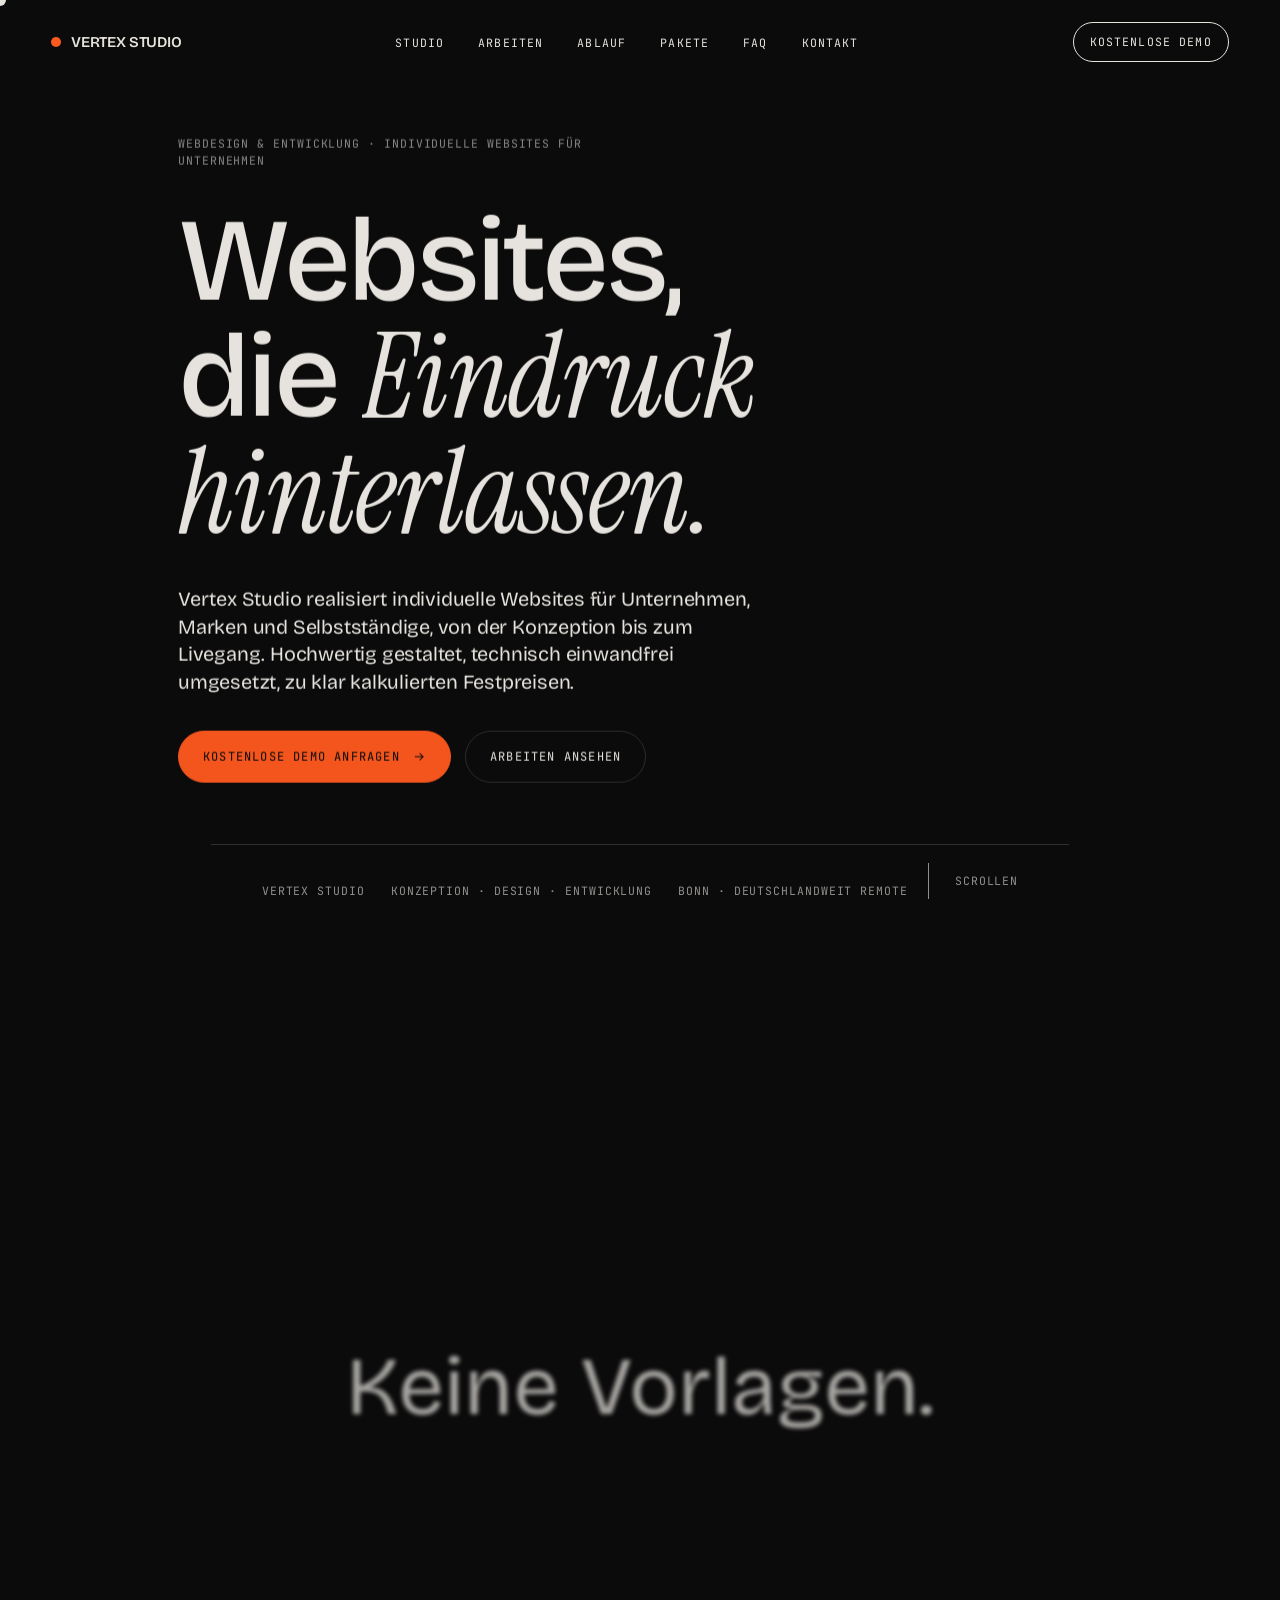
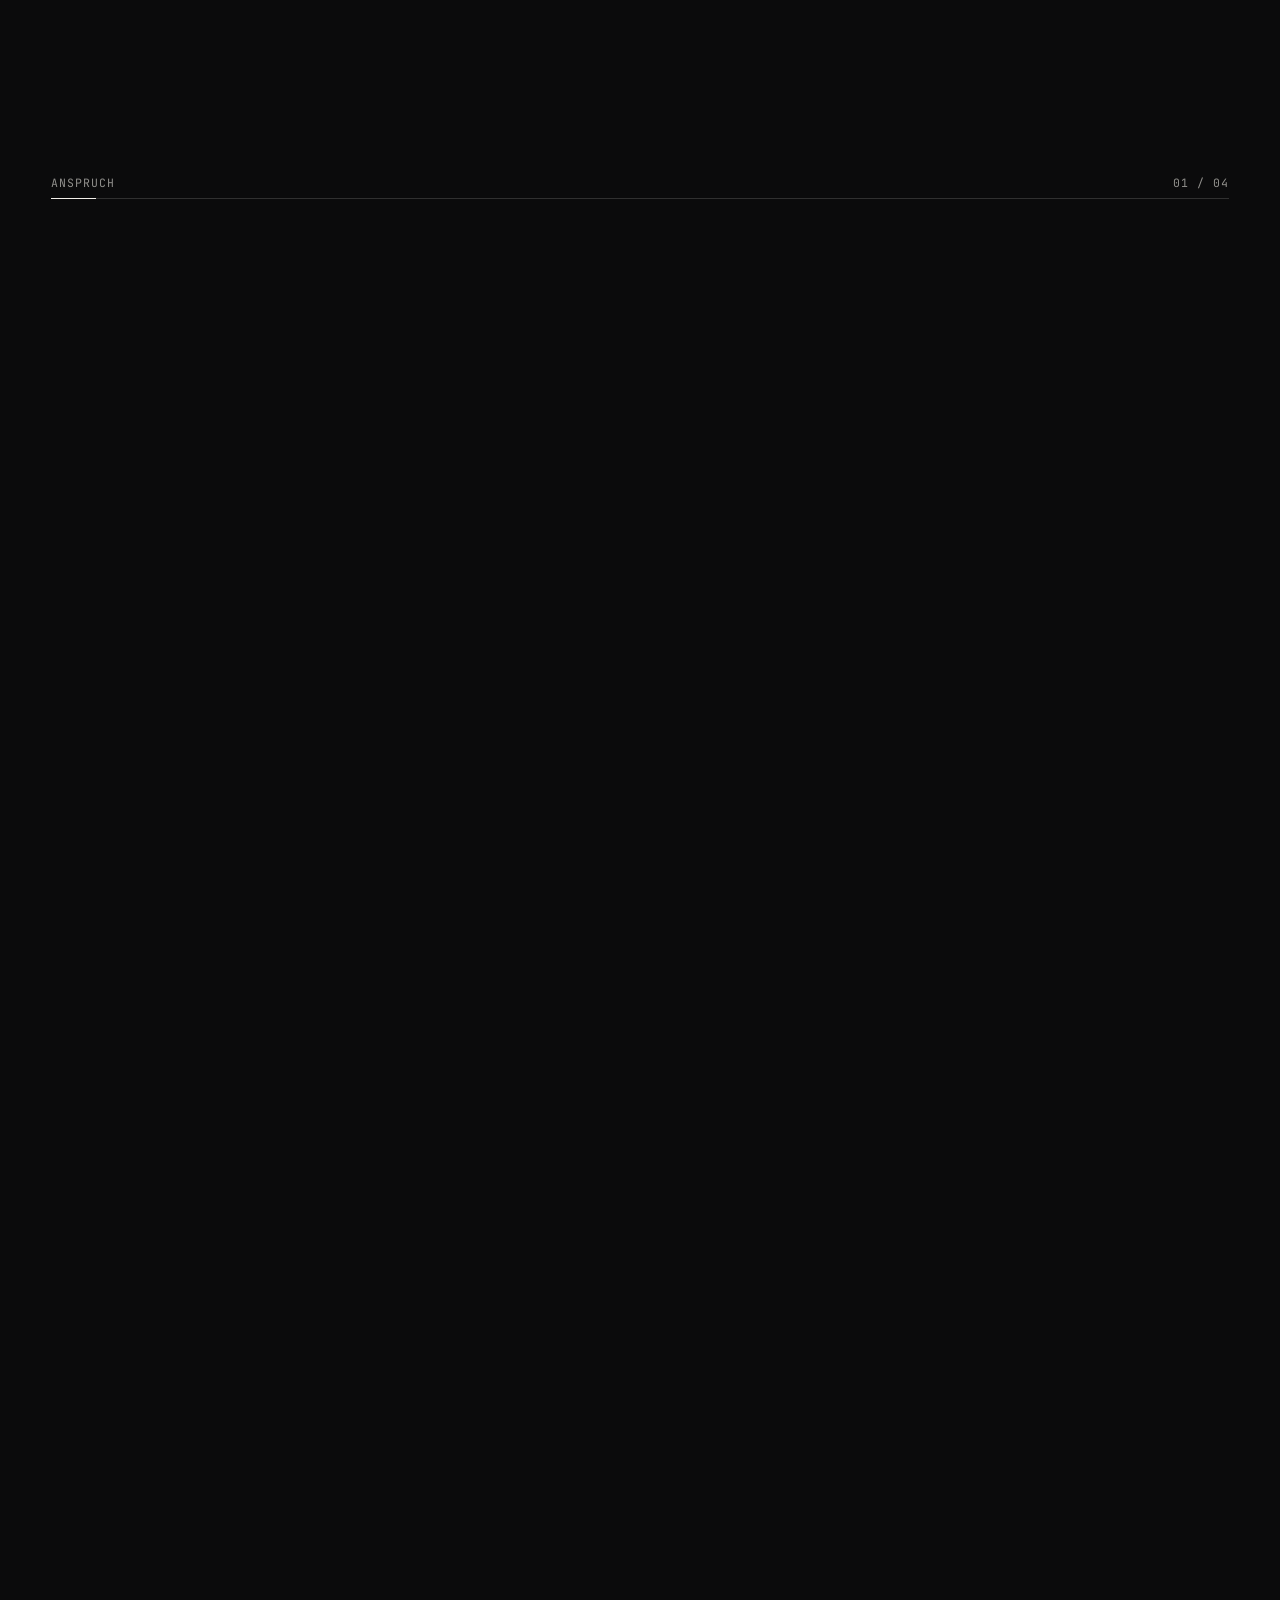
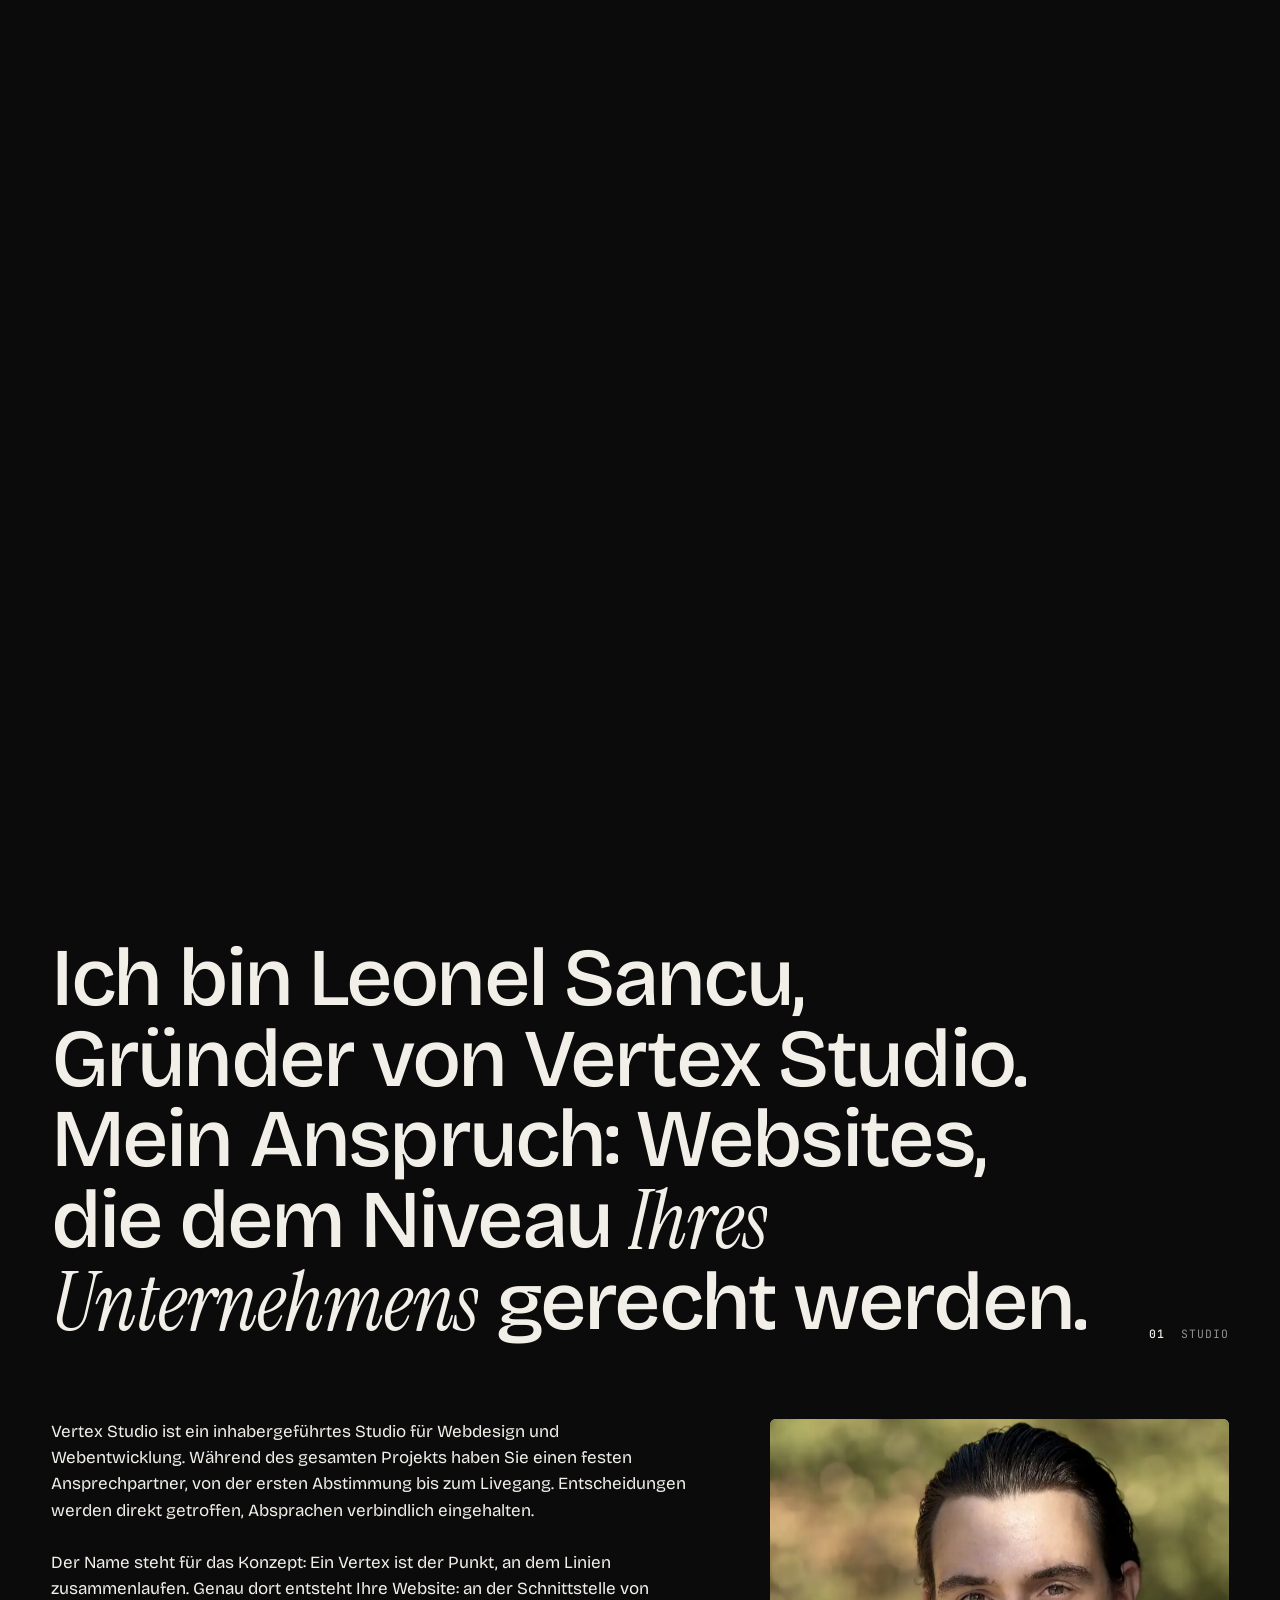
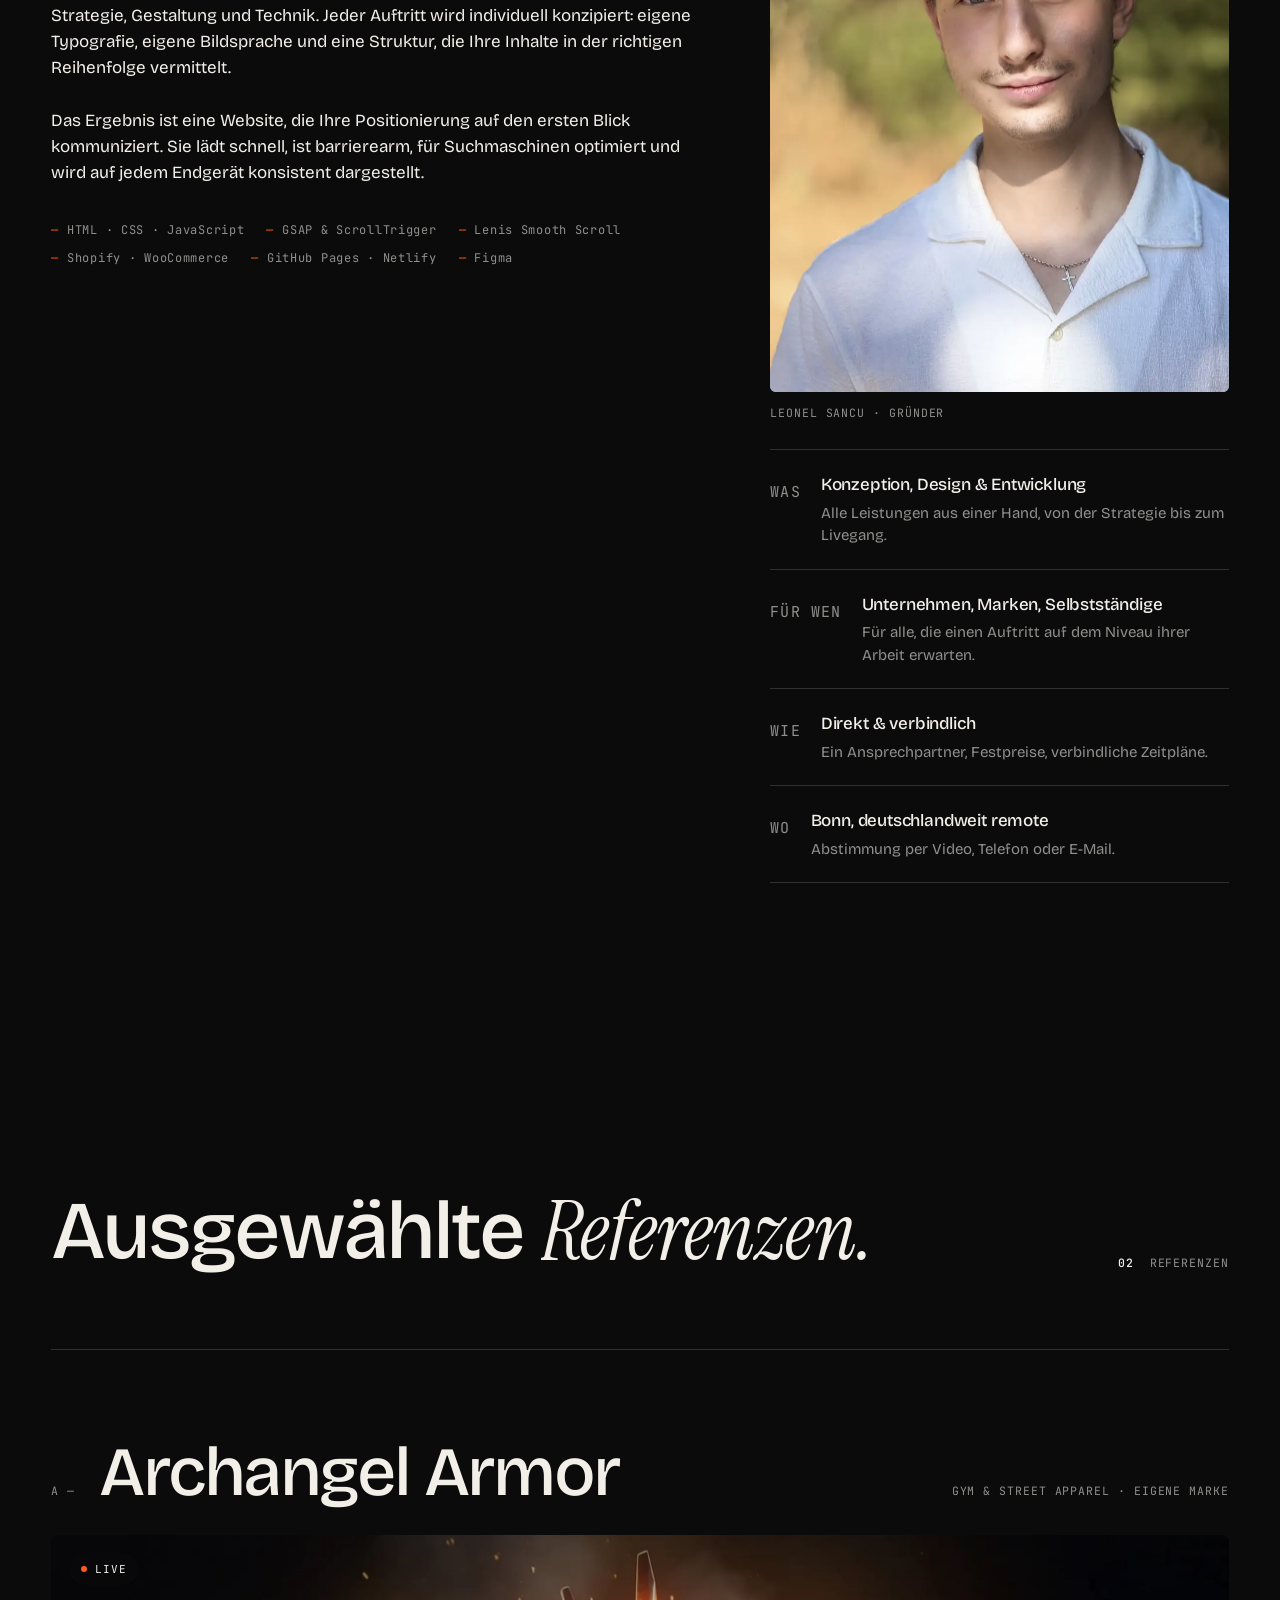
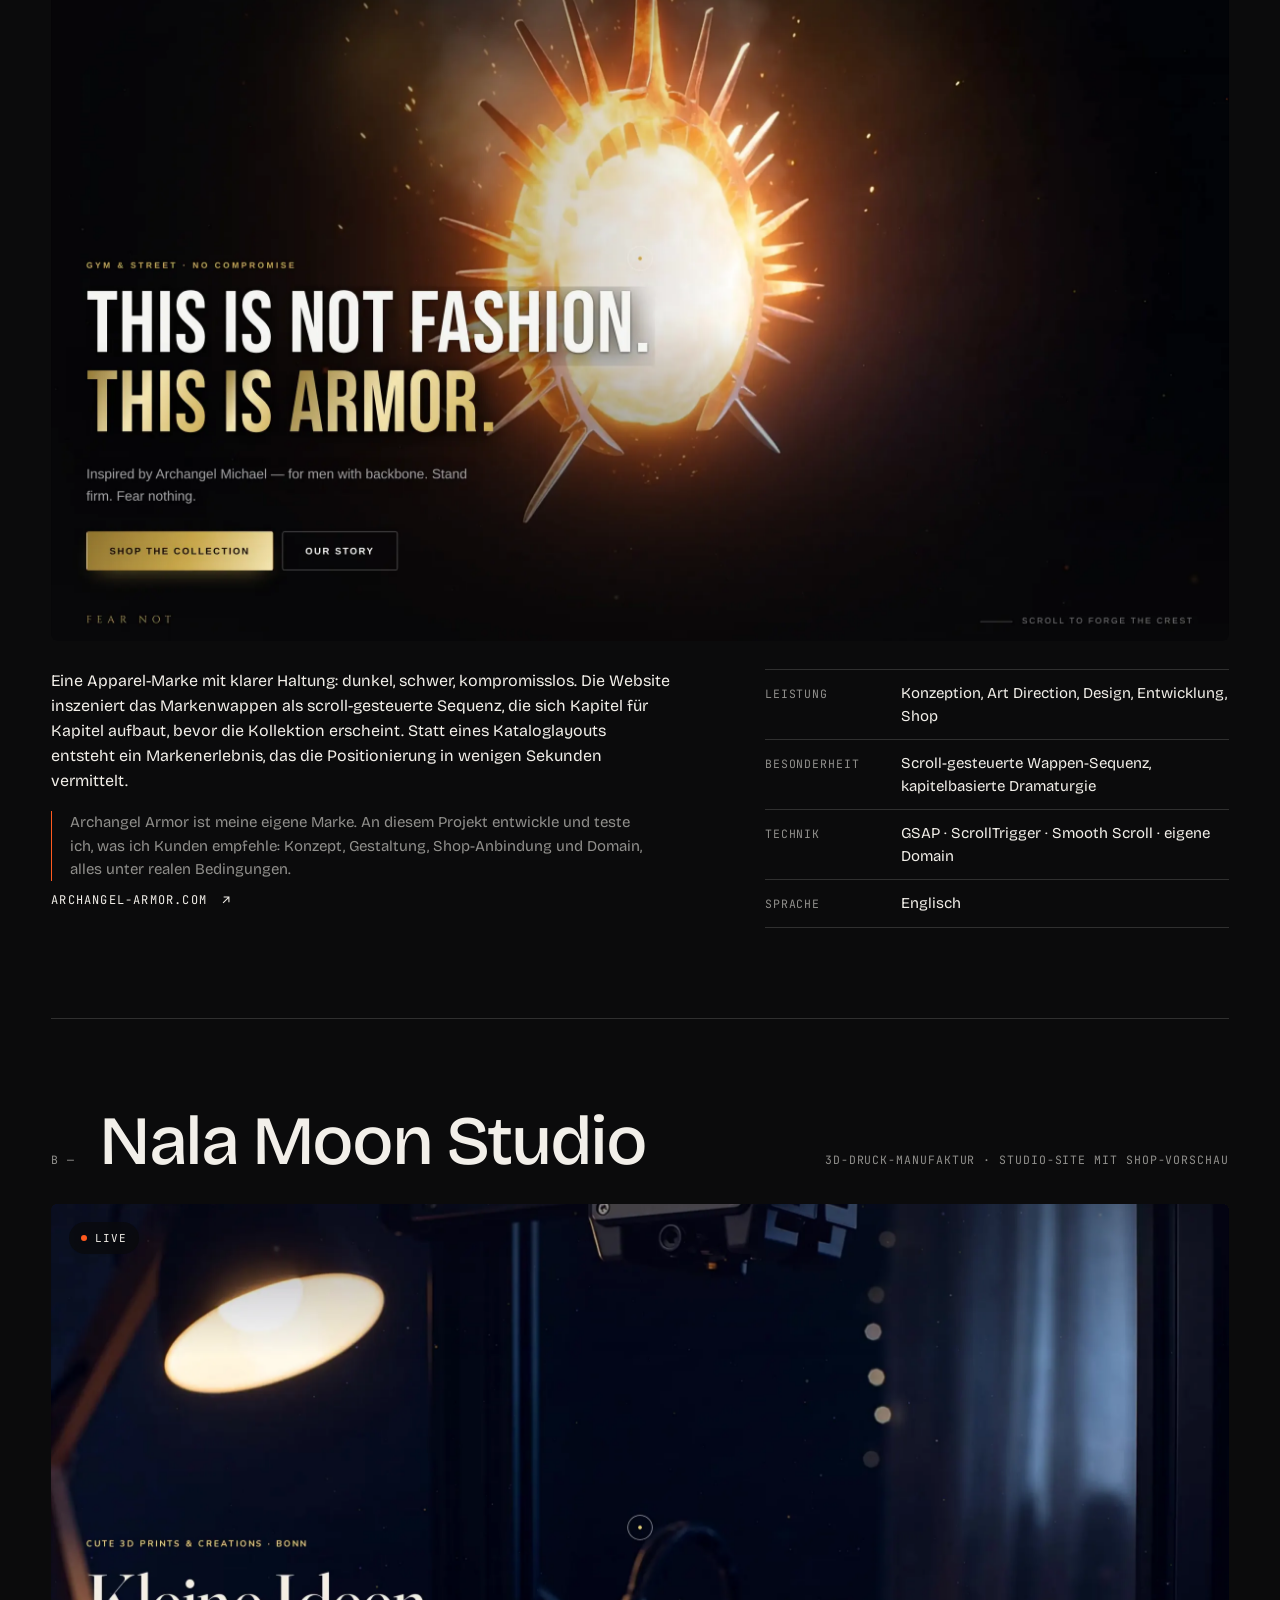
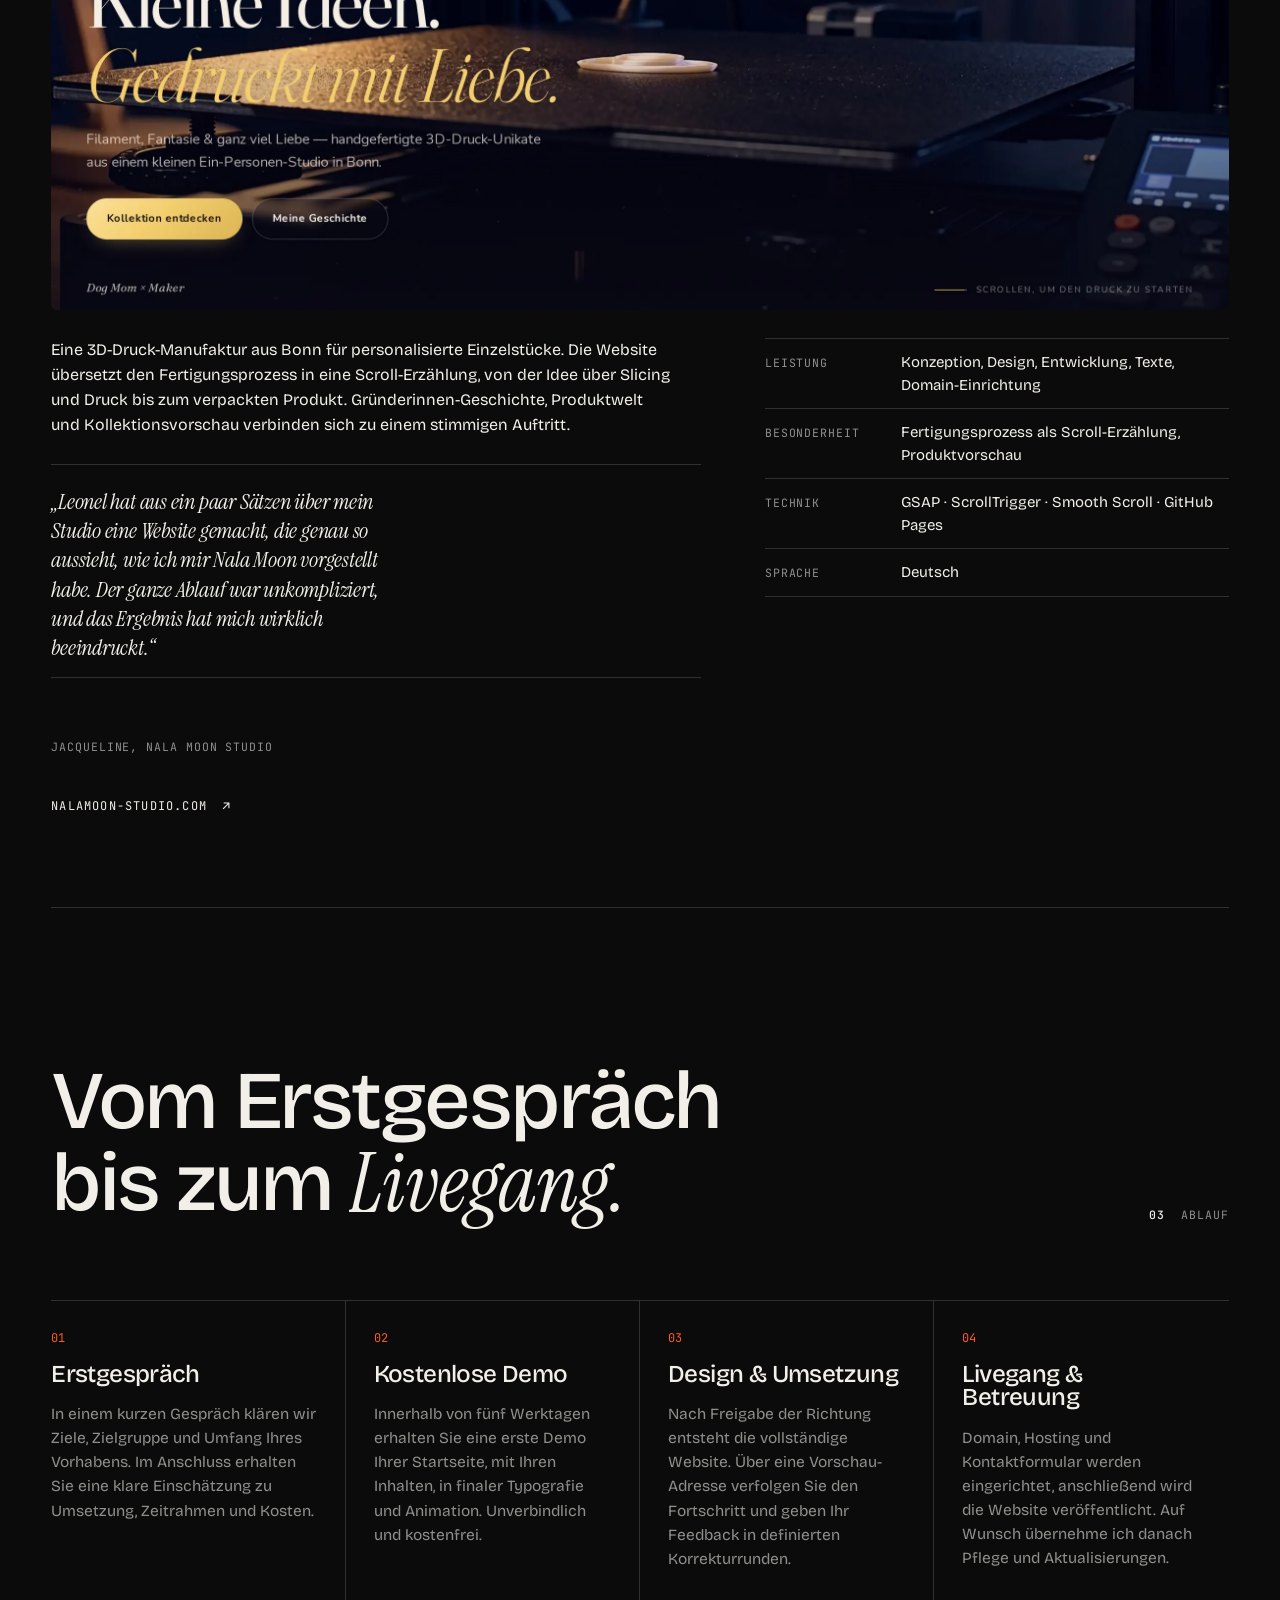
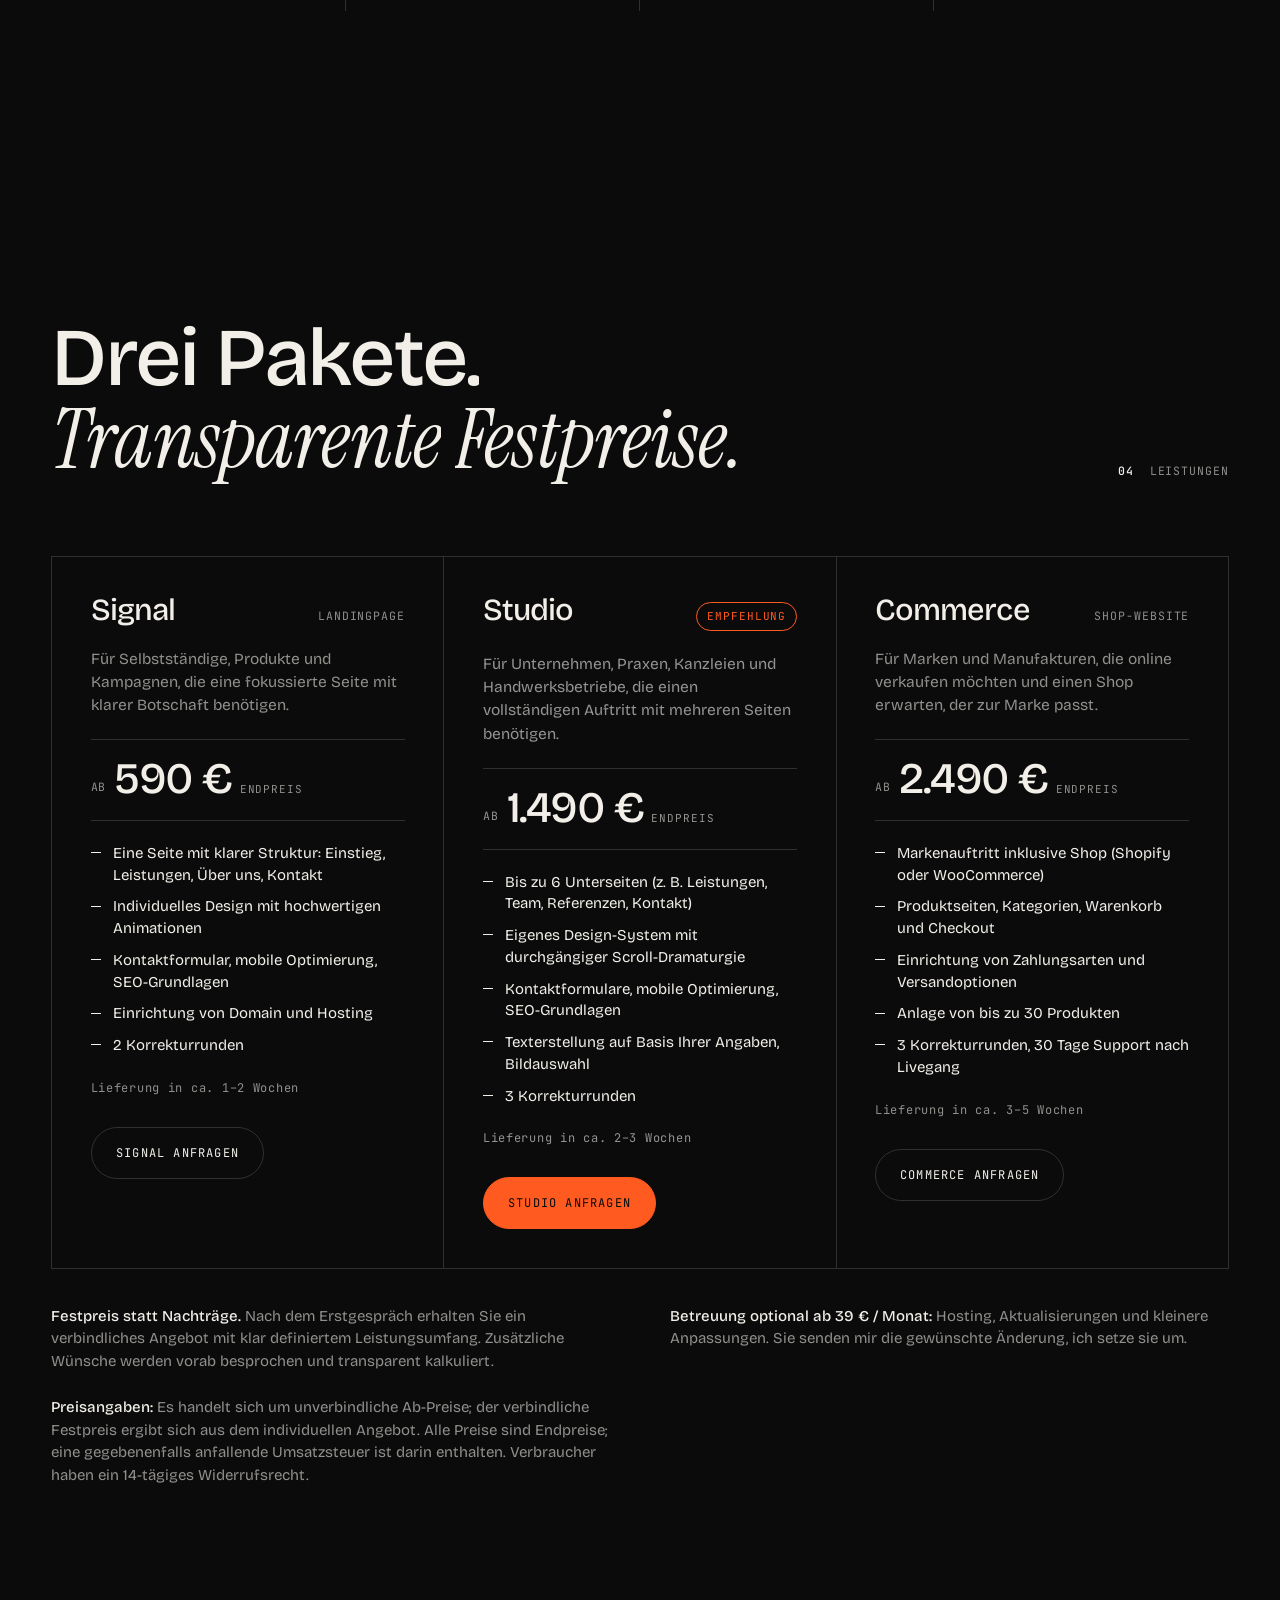
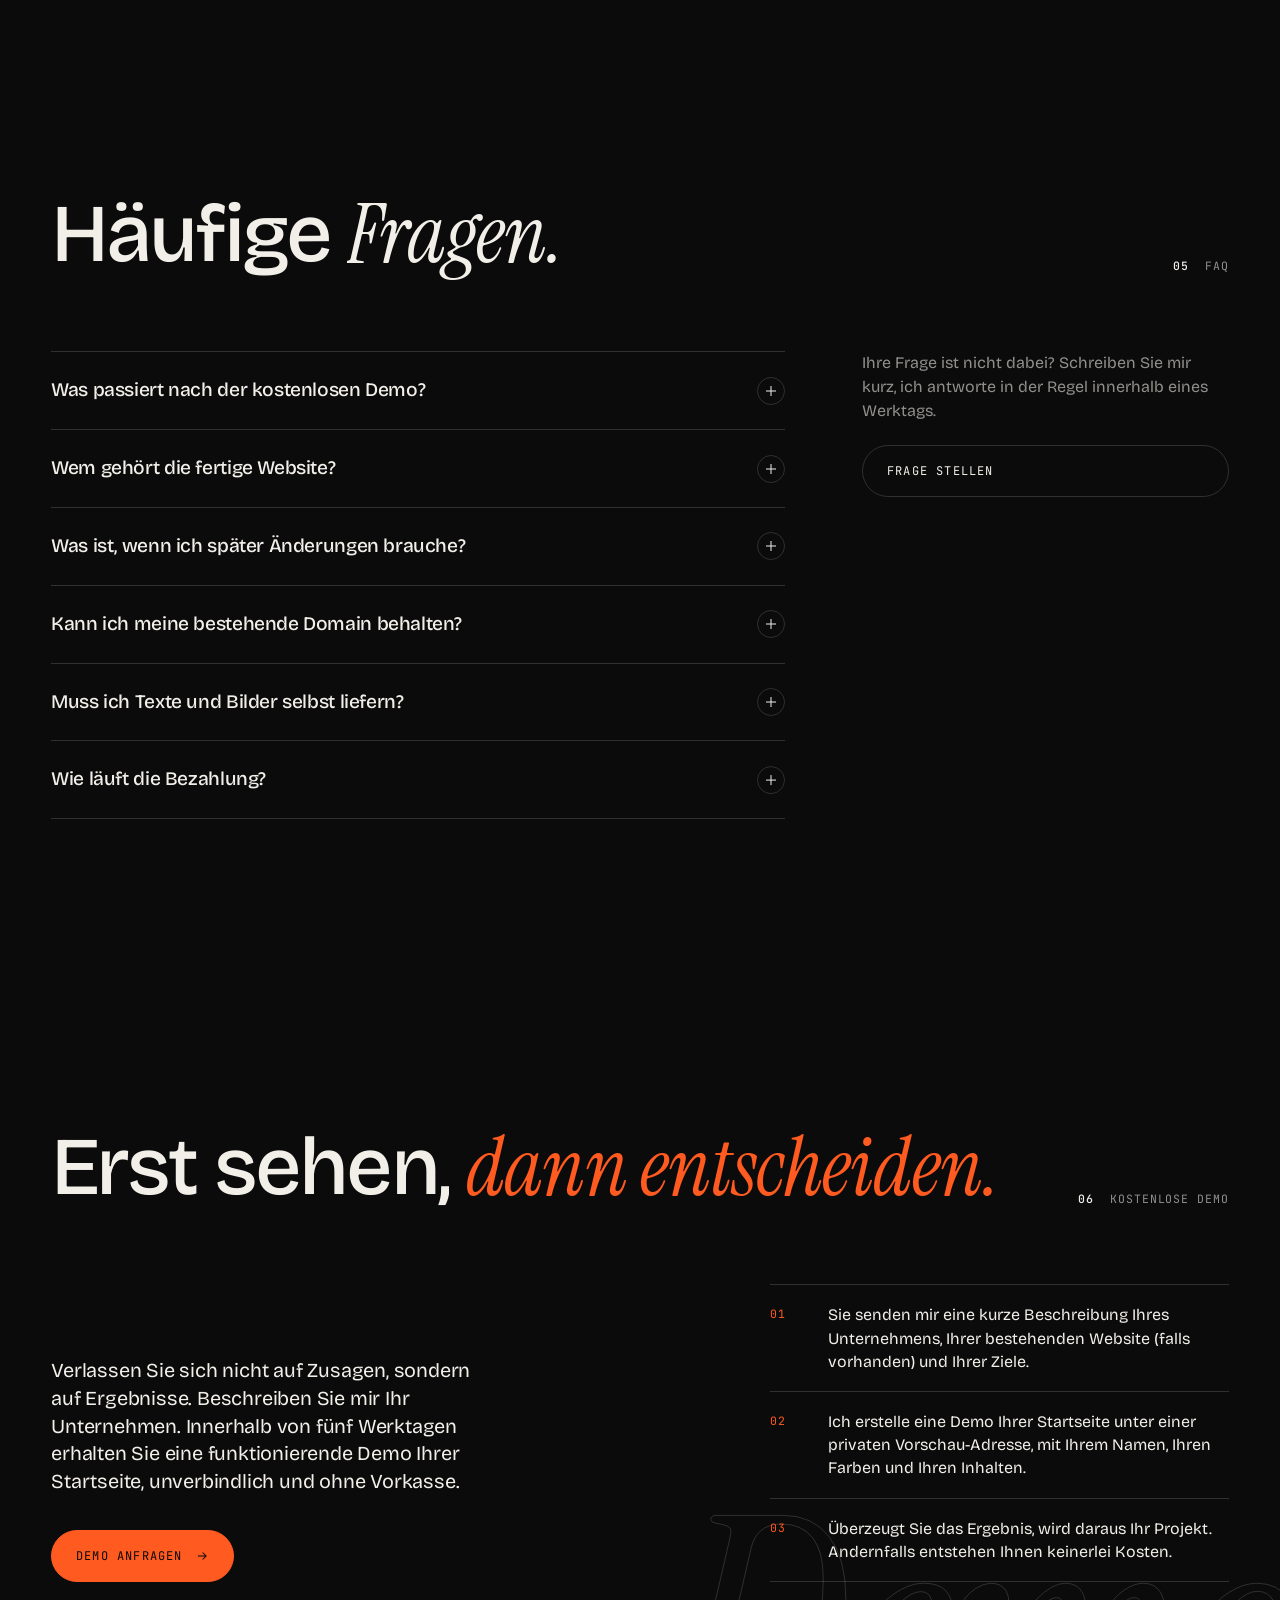
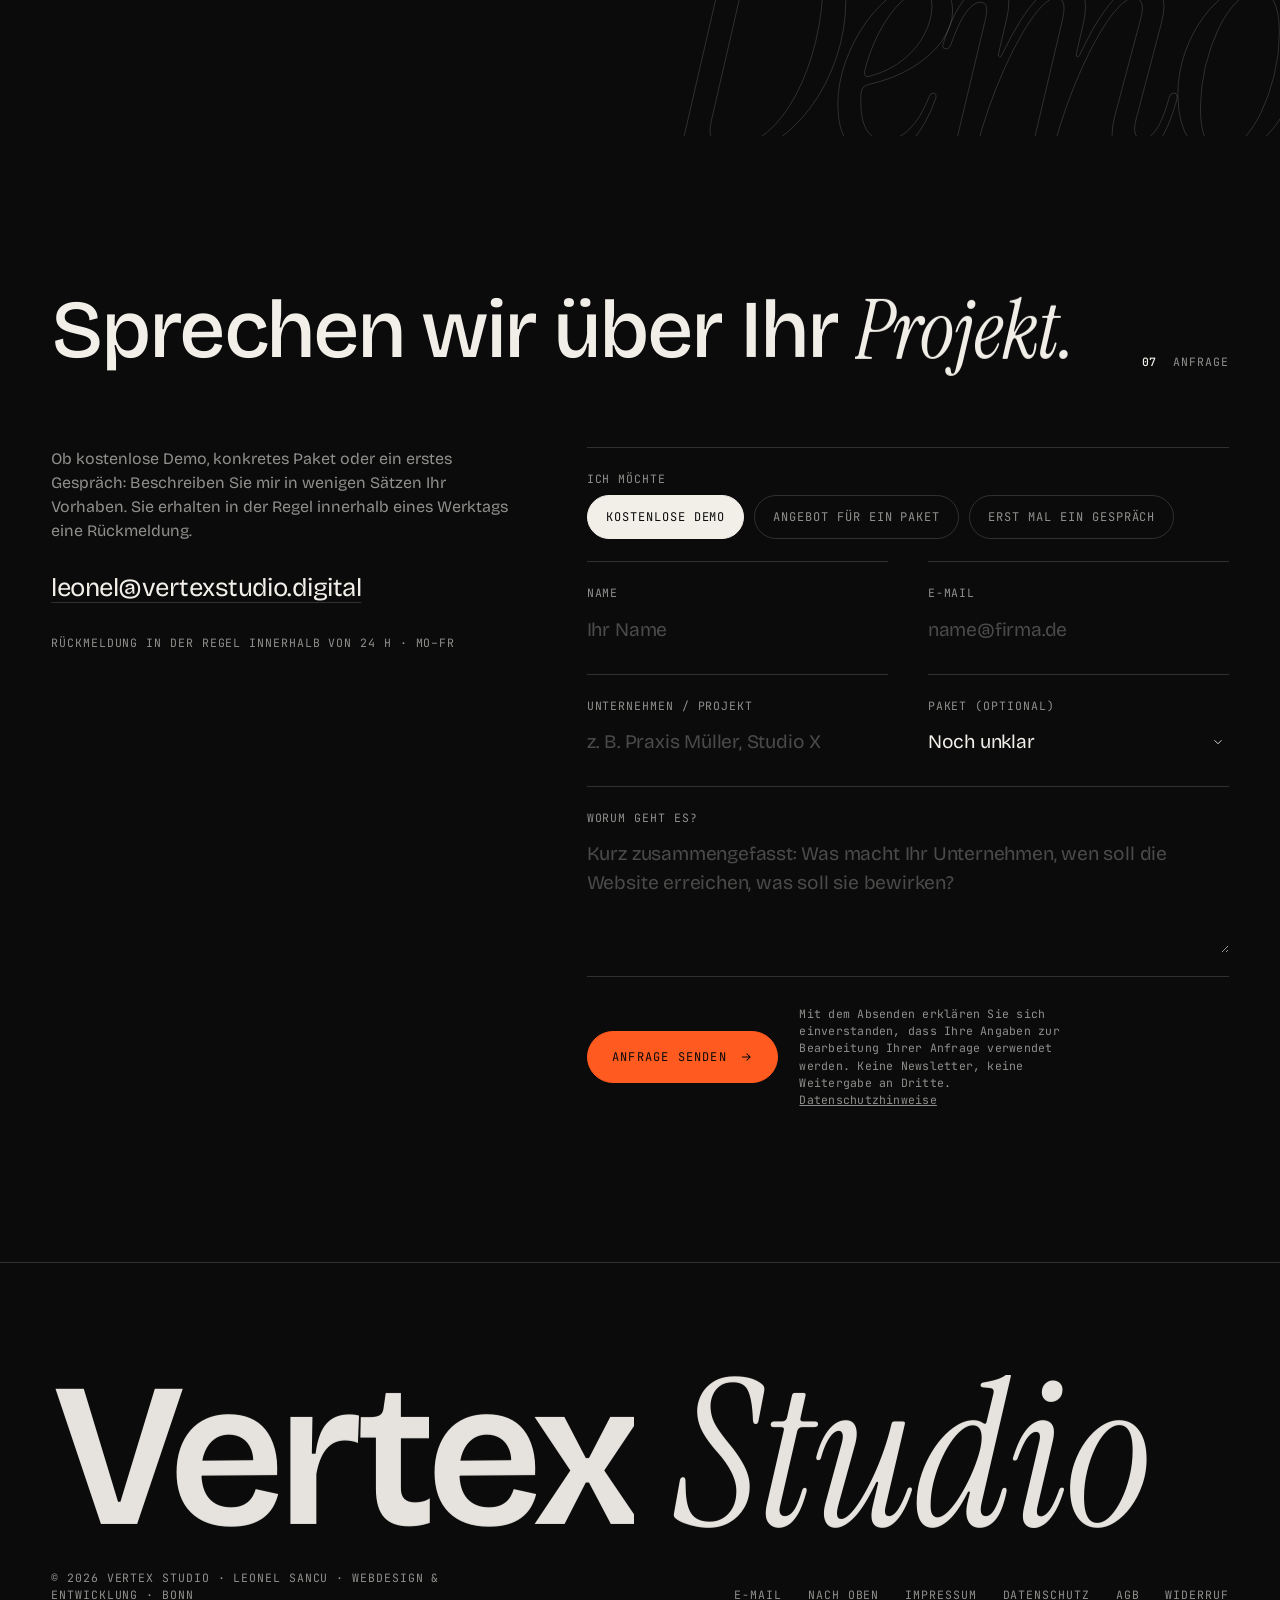
==== commit 6cbd4bc7: "Preisangaben: Umsatzsteuer-Hinweis vereinheitlicht" ====
--- a/index.html
+++ b/index.html
@@ -564,7 +564,7 @@
     <div class="plans-note" data-reveal>
       <p><strong>Festpreis statt Nachträge.</strong> Nach dem Erstgespräch erhalten Sie ein verbindliches Angebot mit klar definiertem Leistungsumfang. Zusätzliche Wünsche werden vorab besprochen und transparent kalkuliert.</p>
       <p><strong>Betreuung optional ab 39 € / Monat:</strong> Hosting, Aktualisierungen und kleinere Anpassungen. Sie senden mir die gewünschte Änderung, ich setze sie um.</p>
-      <p class="mute"><strong>Preisangaben:</strong> Es handelt sich um unverbindliche Ab-Preise; der verbindliche Festpreis ergibt sich aus dem individuellen Angebot. Gegenüber Verbrauchern sind alle genannten Preise Endpreise; eine Umsatzsteuer wird, soweit sie anfällt, nicht zusätzlich berechnet. Gegenüber Unternehmen verstehen sich die Preise netto zuzüglich der gesetzlichen Umsatzsteuer. Verbraucher haben ein <a href="agb.html#widerruf">14-tägiges Widerrufsrecht</a>.</p>
+      <p class="mute"><strong>Preisangaben:</strong> Es handelt sich um unverbindliche Ab-Preise; der verbindliche Festpreis ergibt sich aus dem individuellen Angebot. Alle Preise sind Endpreise; eine gegebenenfalls anfallende Umsatzsteuer ist darin enthalten. Verbraucher haben ein <a href="agb.html#widerruf">14-tägiges Widerrufsrecht</a>.</p>
     </div>
   </div>
 </section>
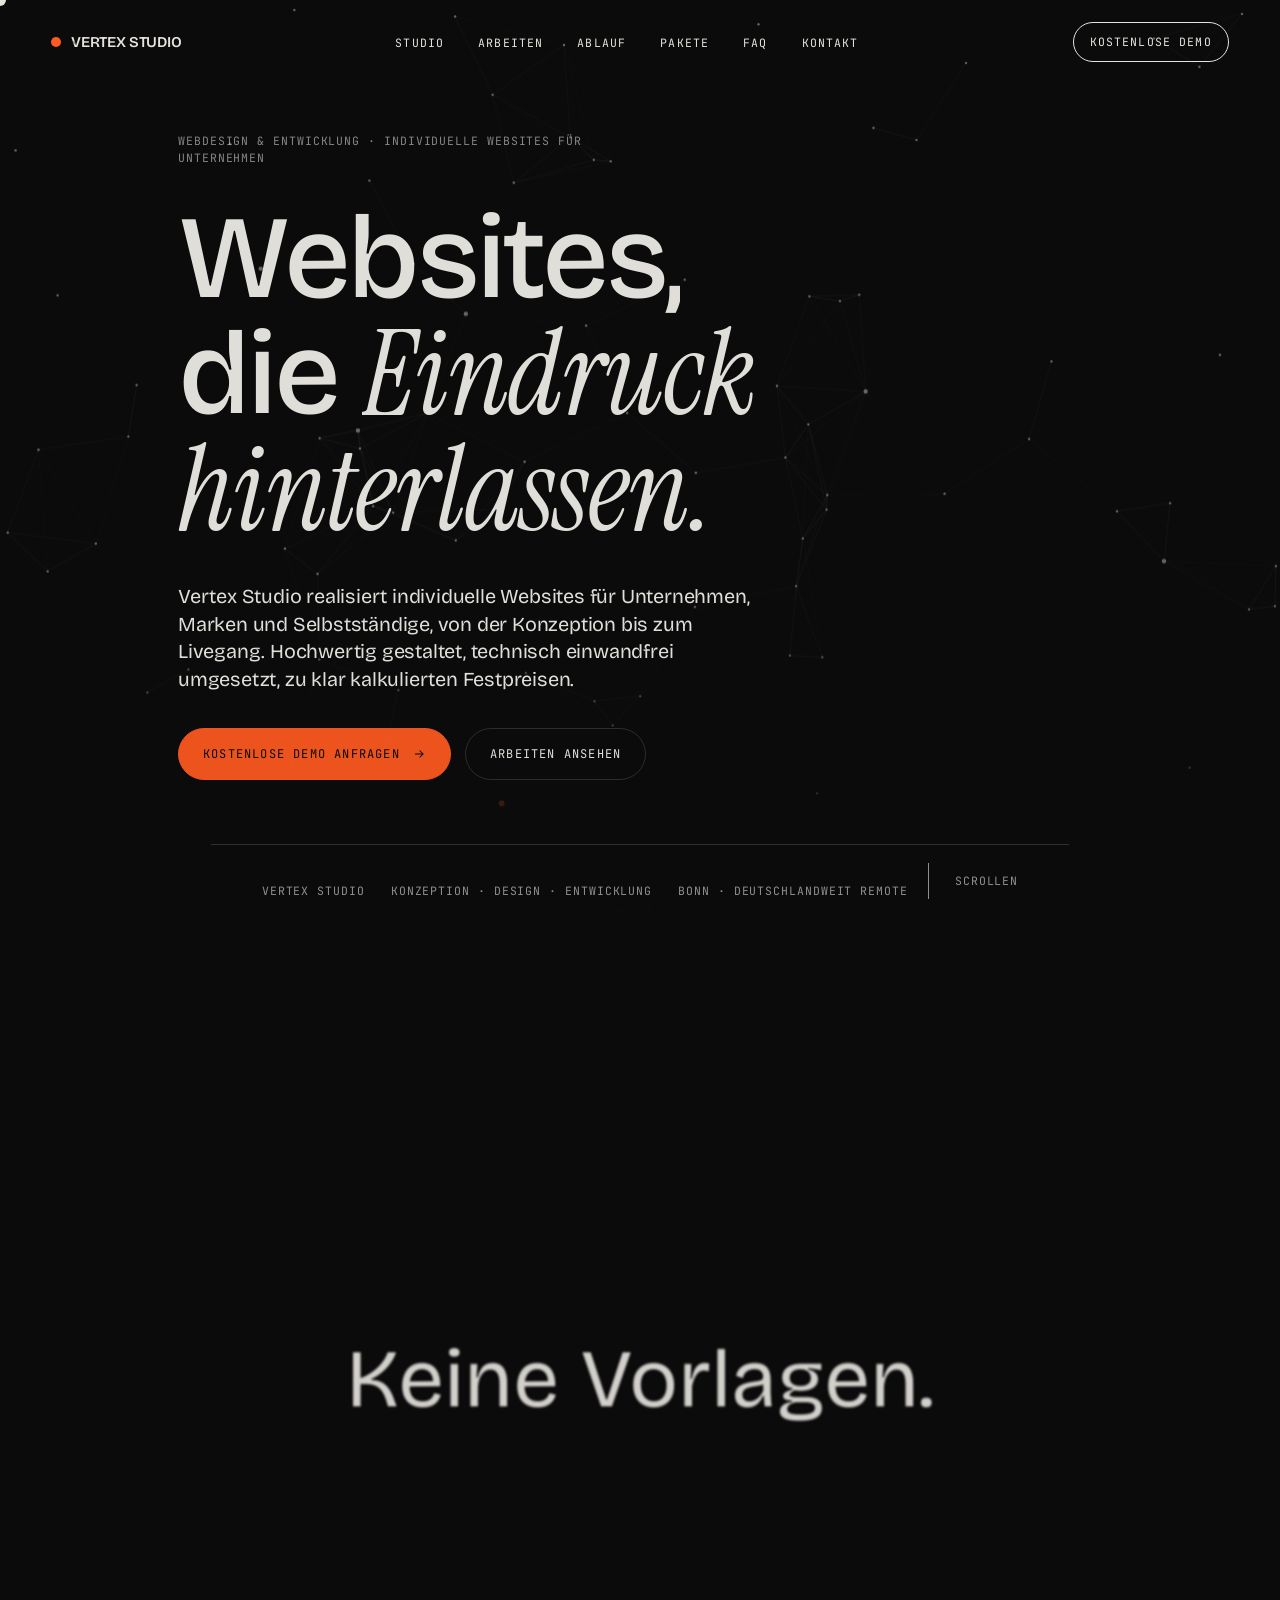
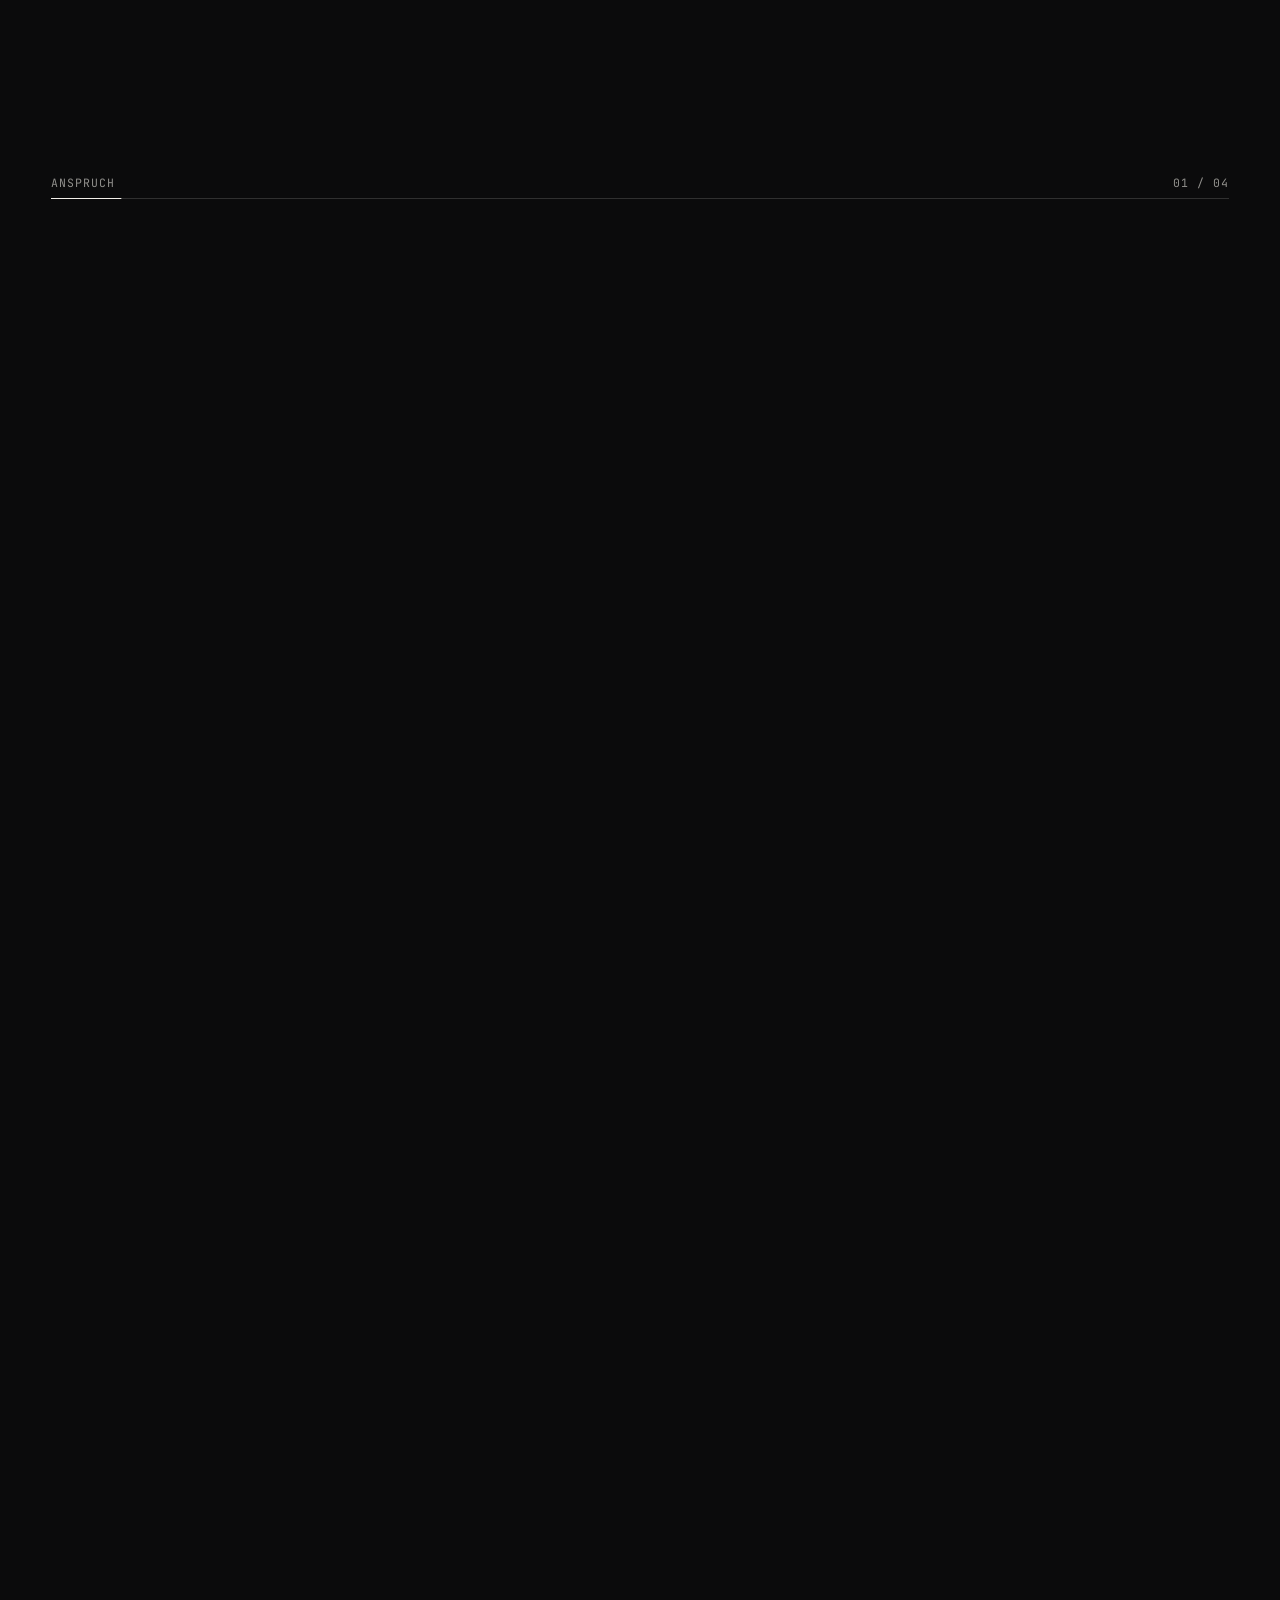
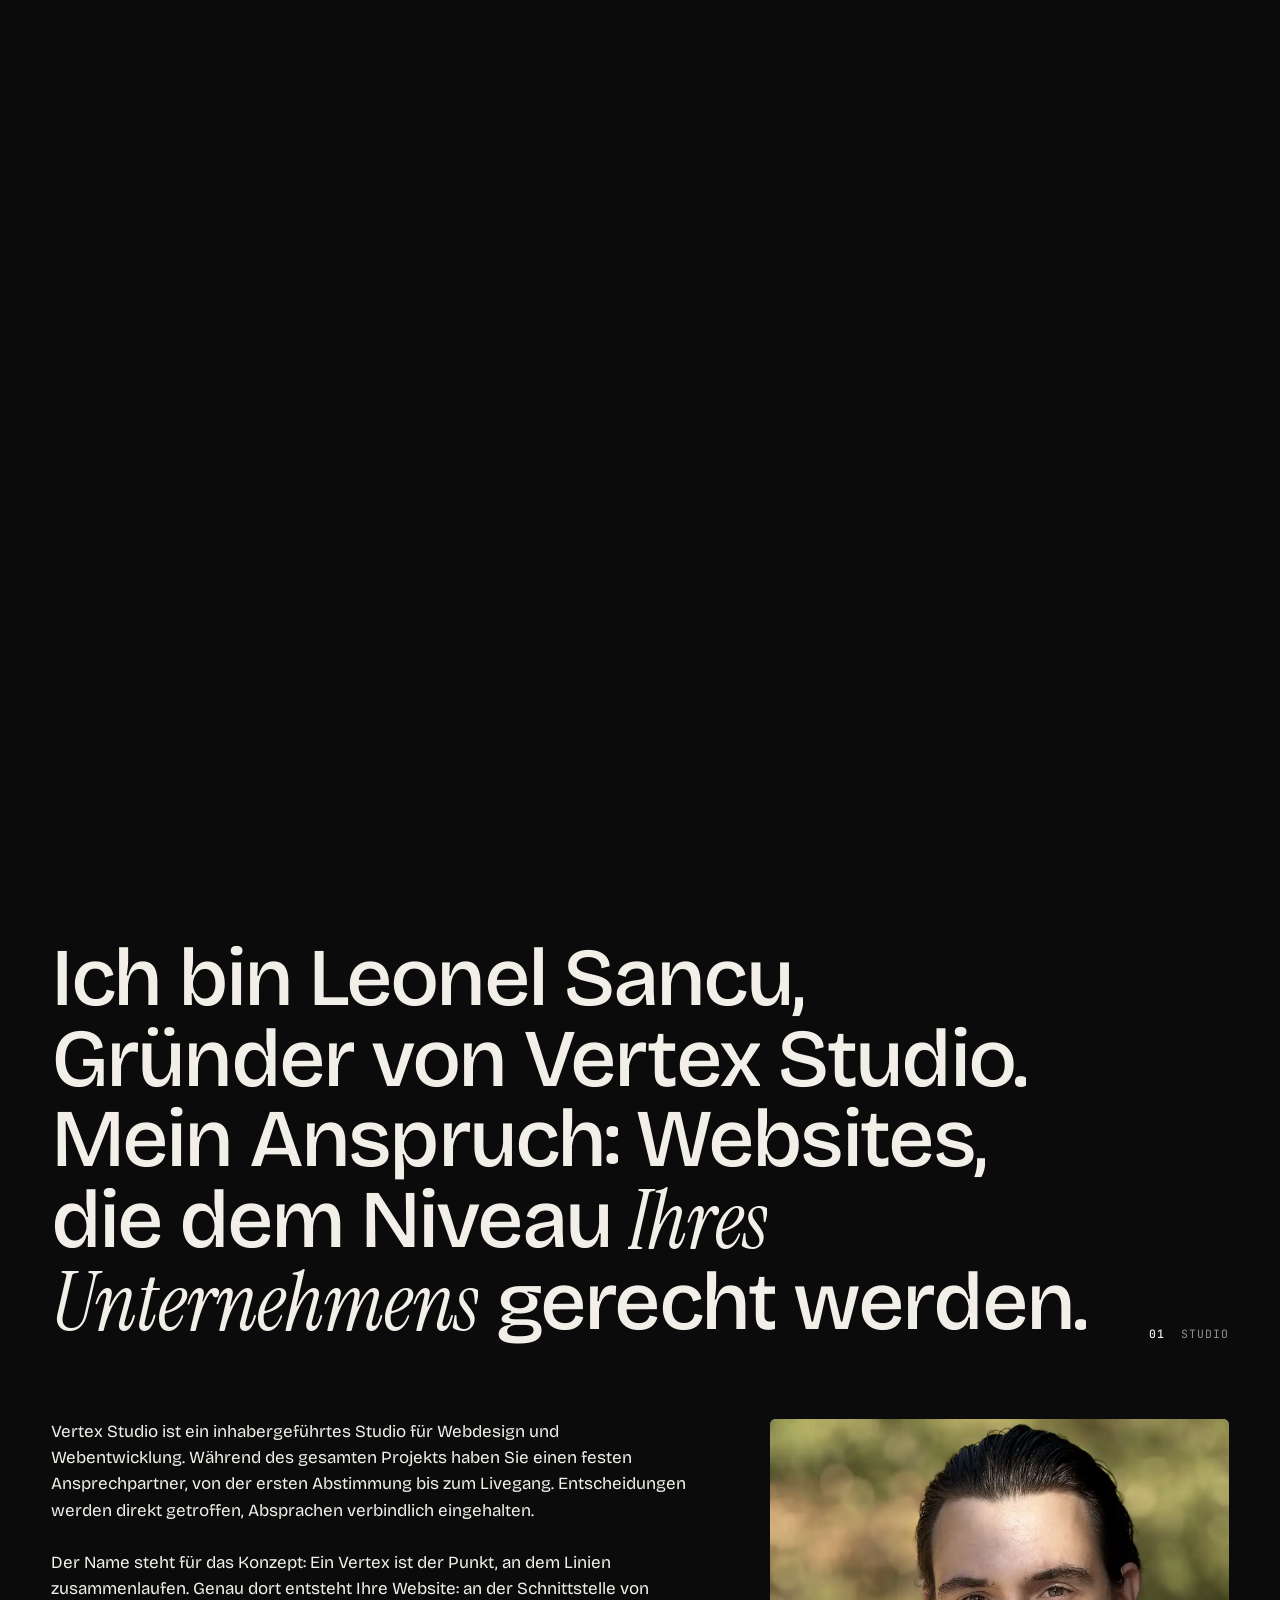
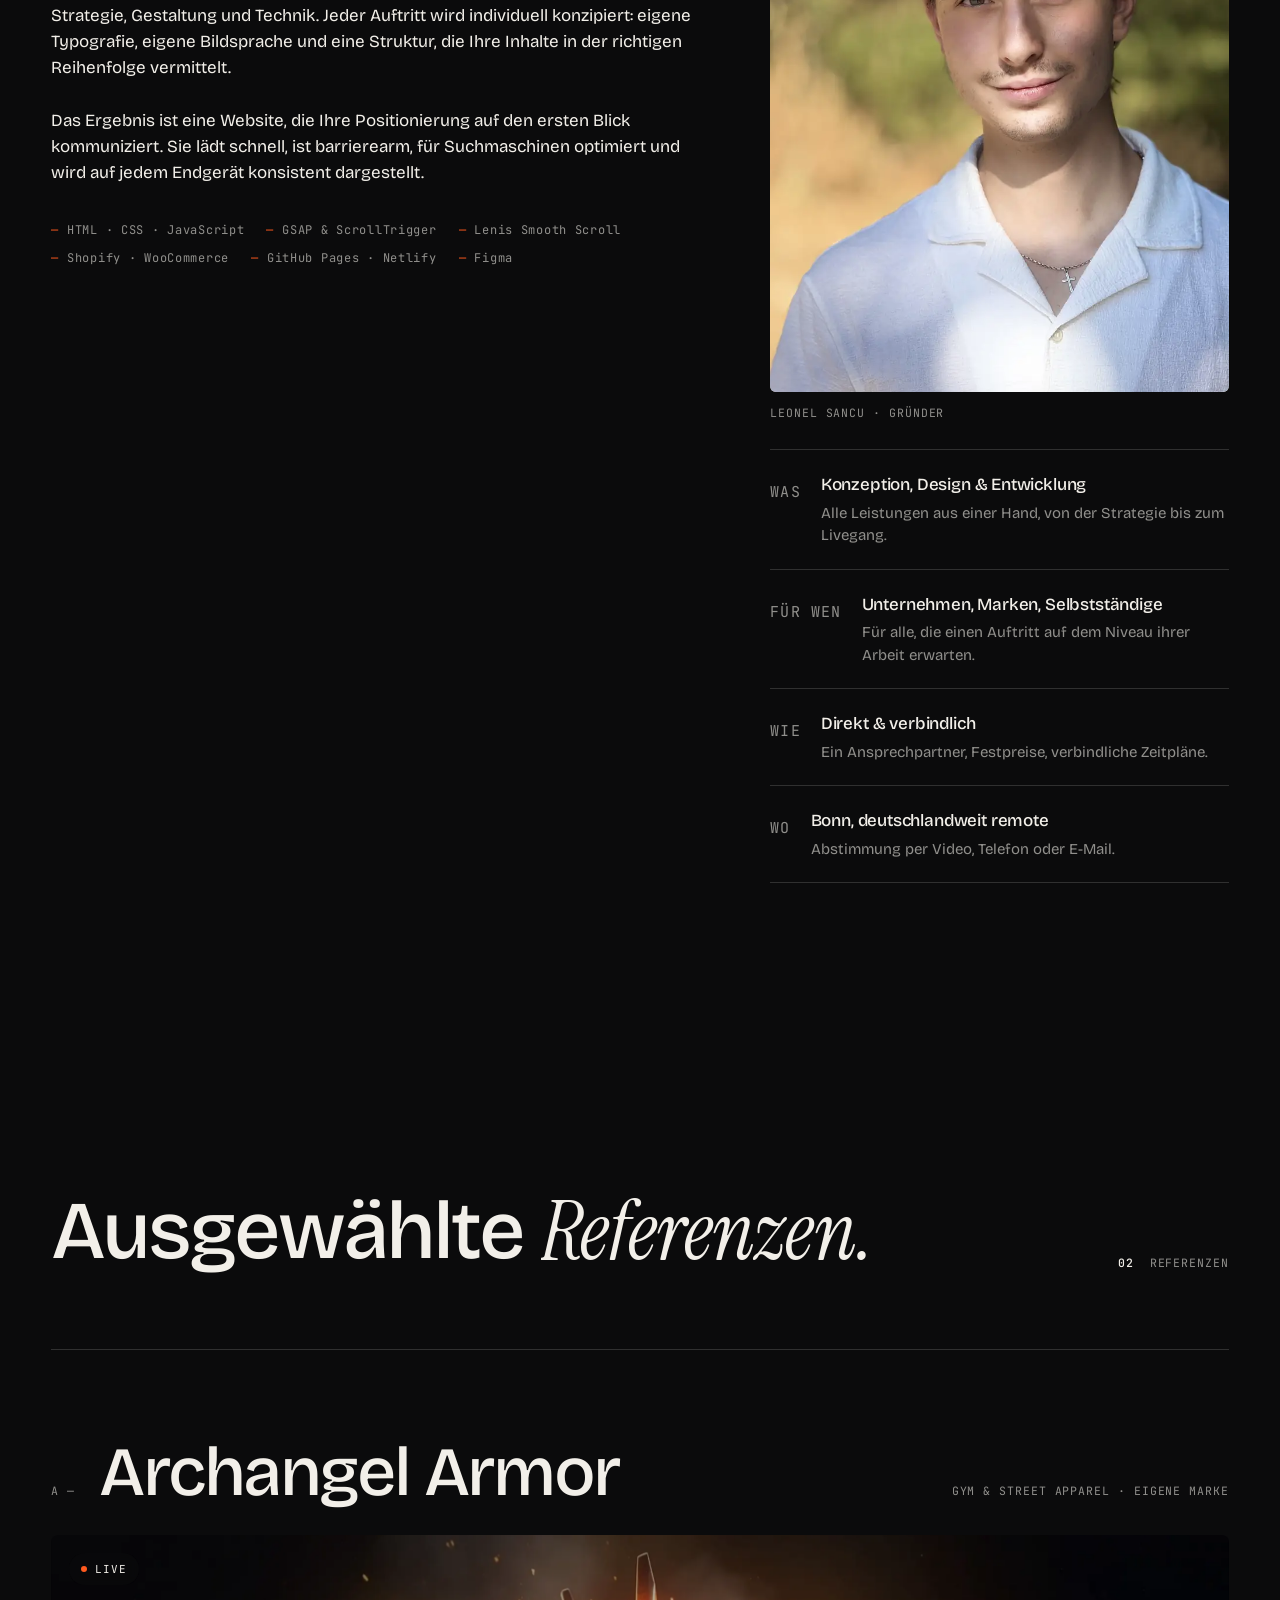
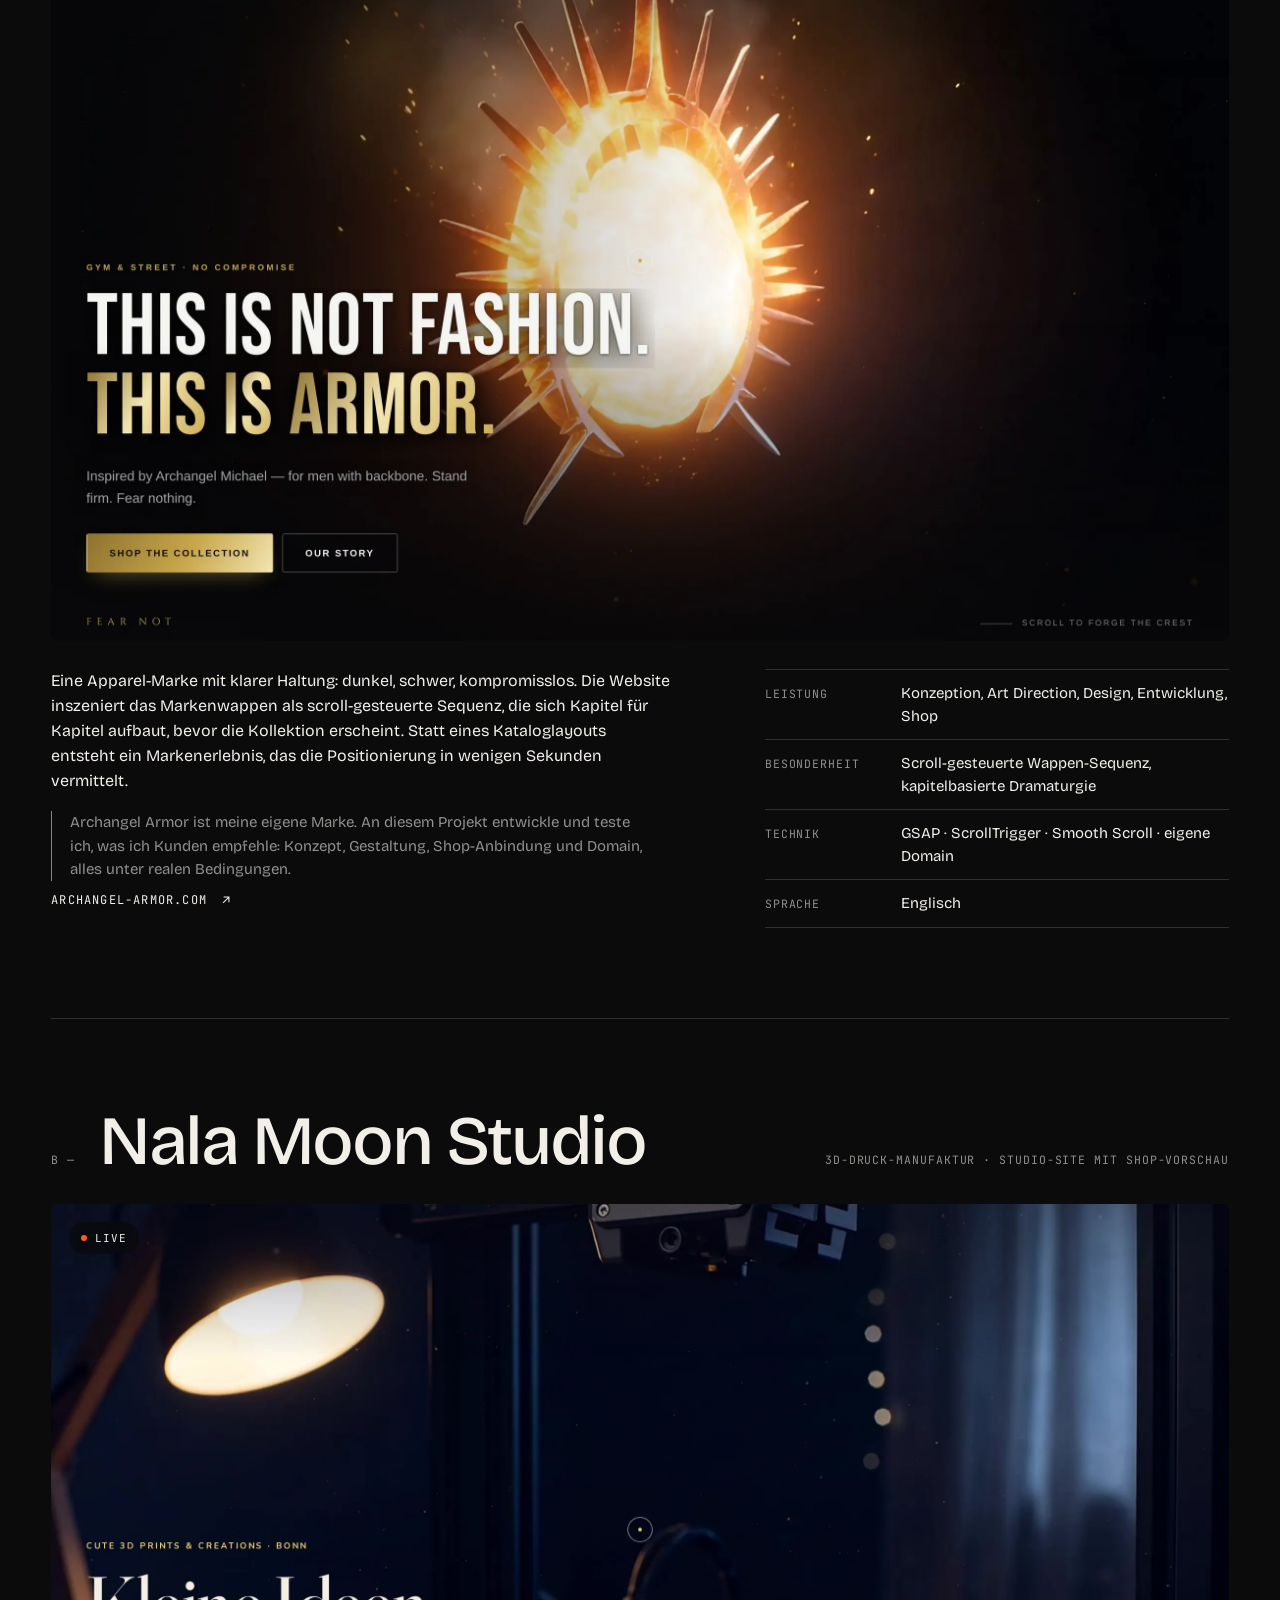
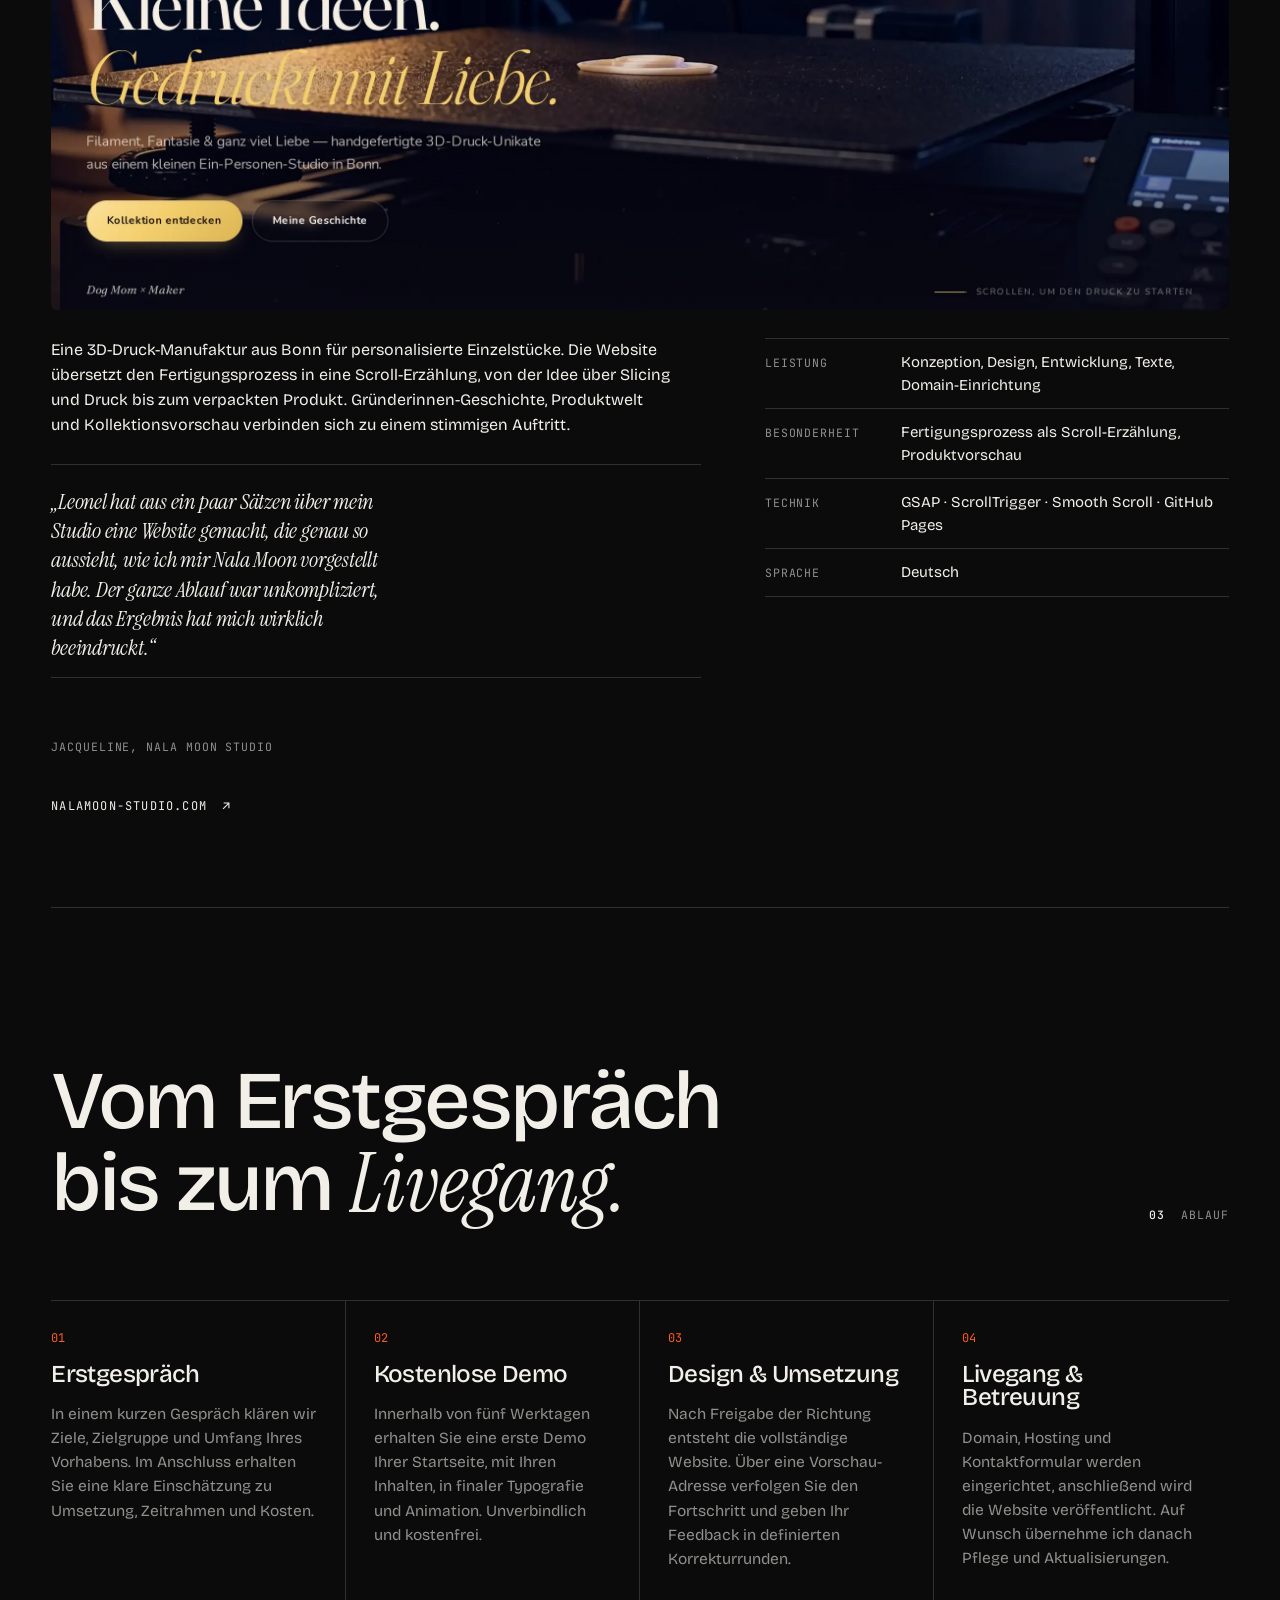
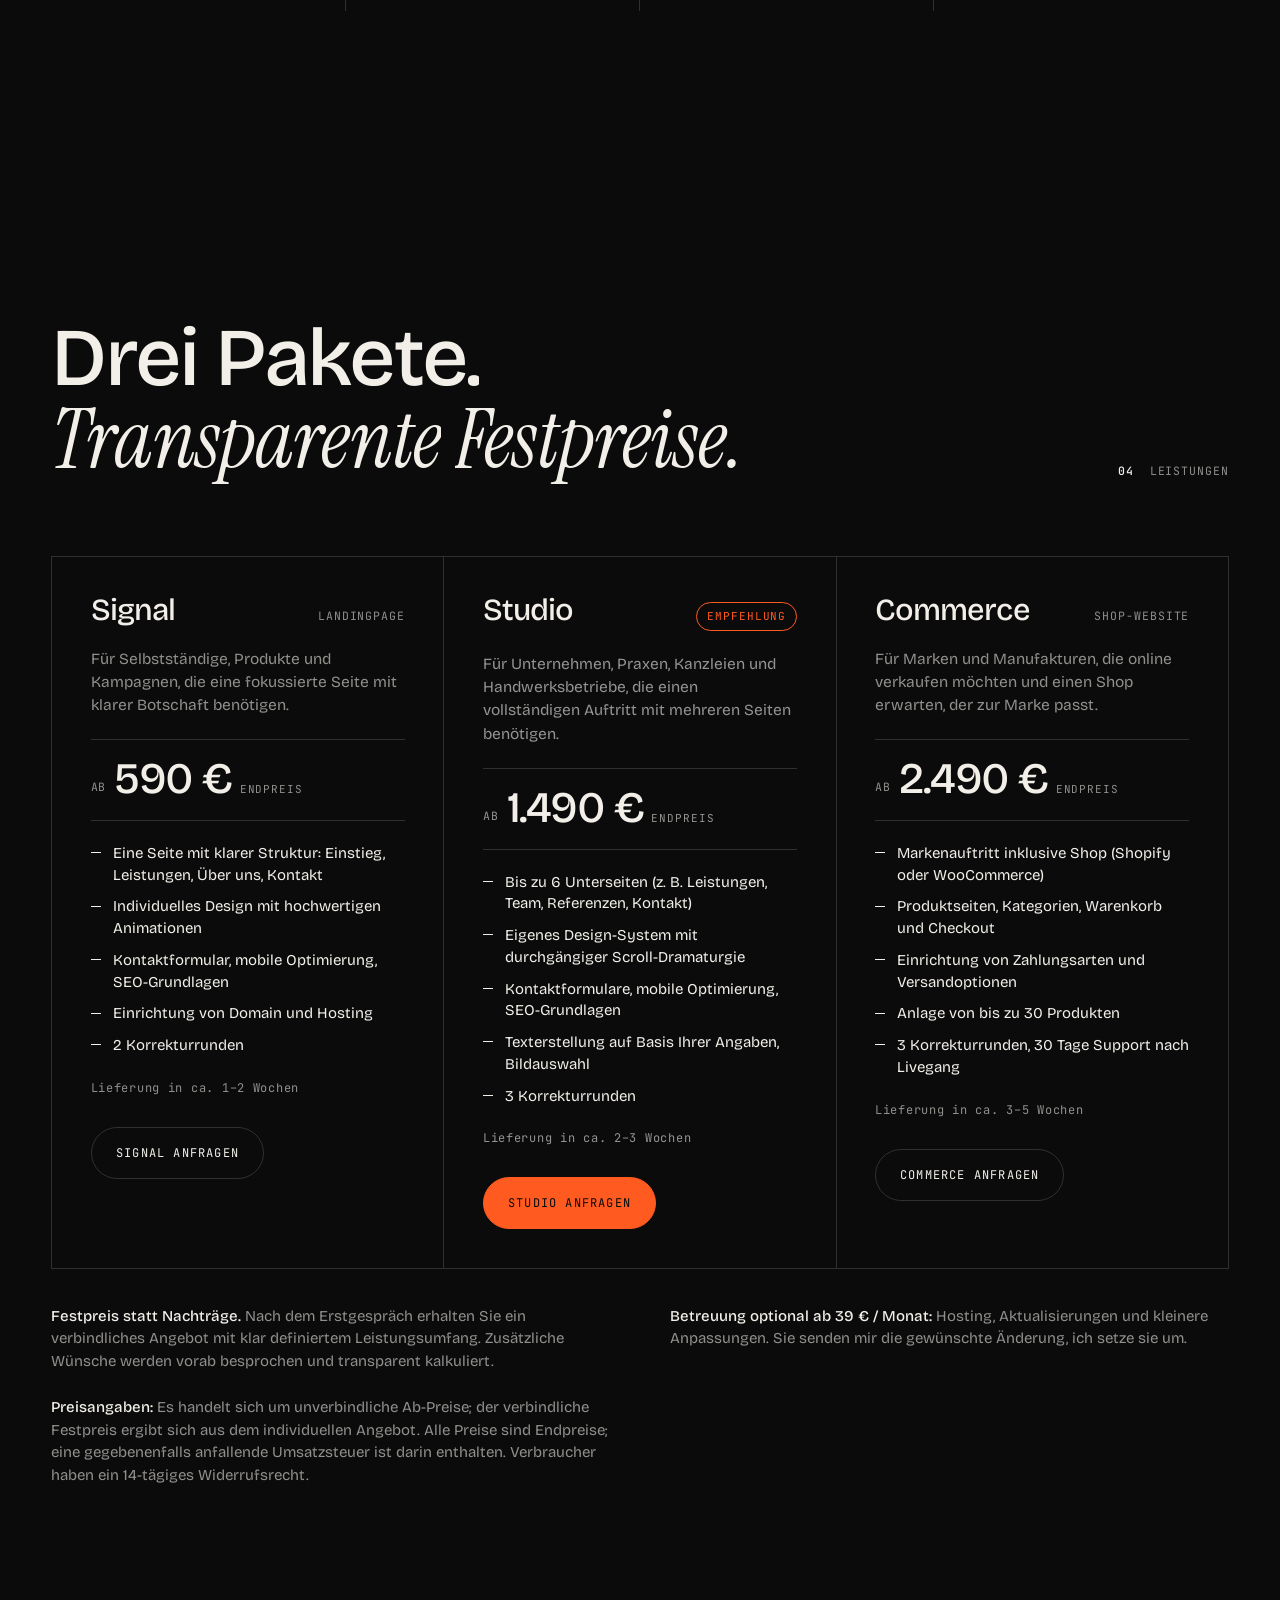
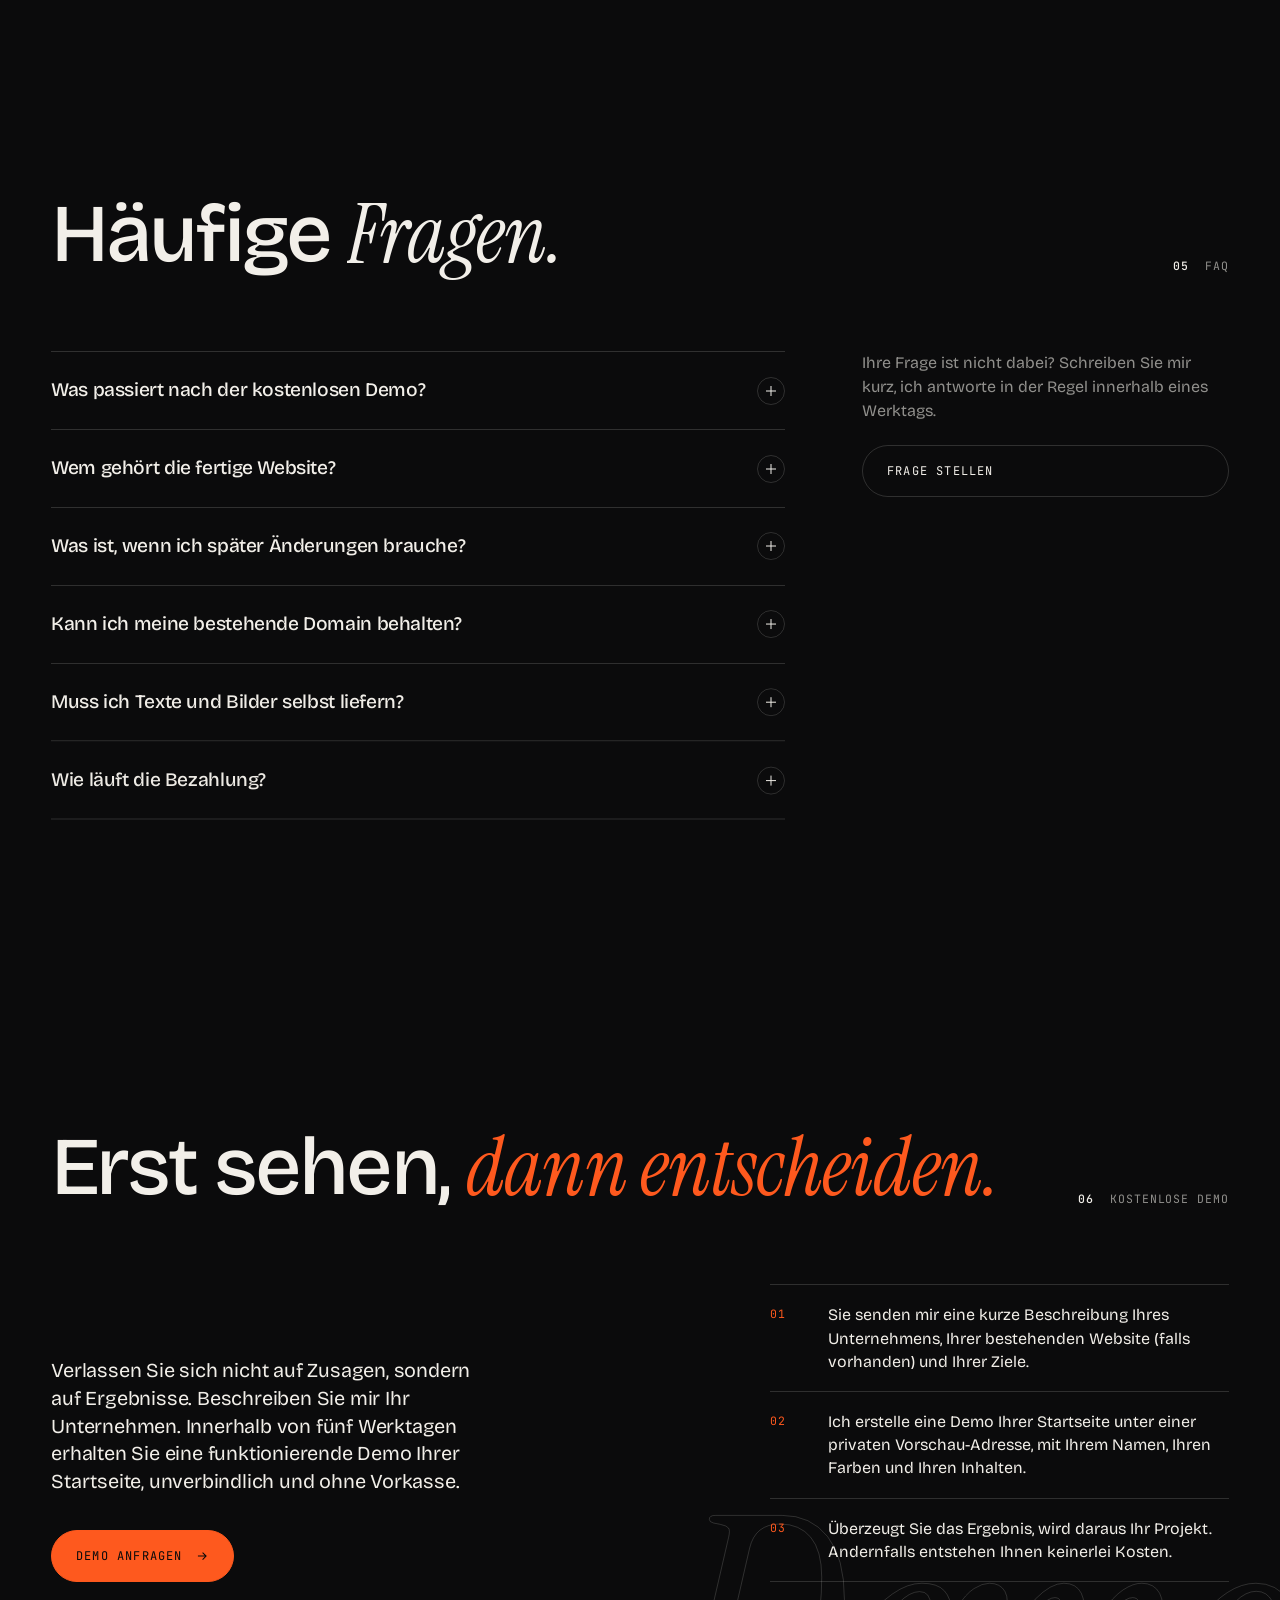
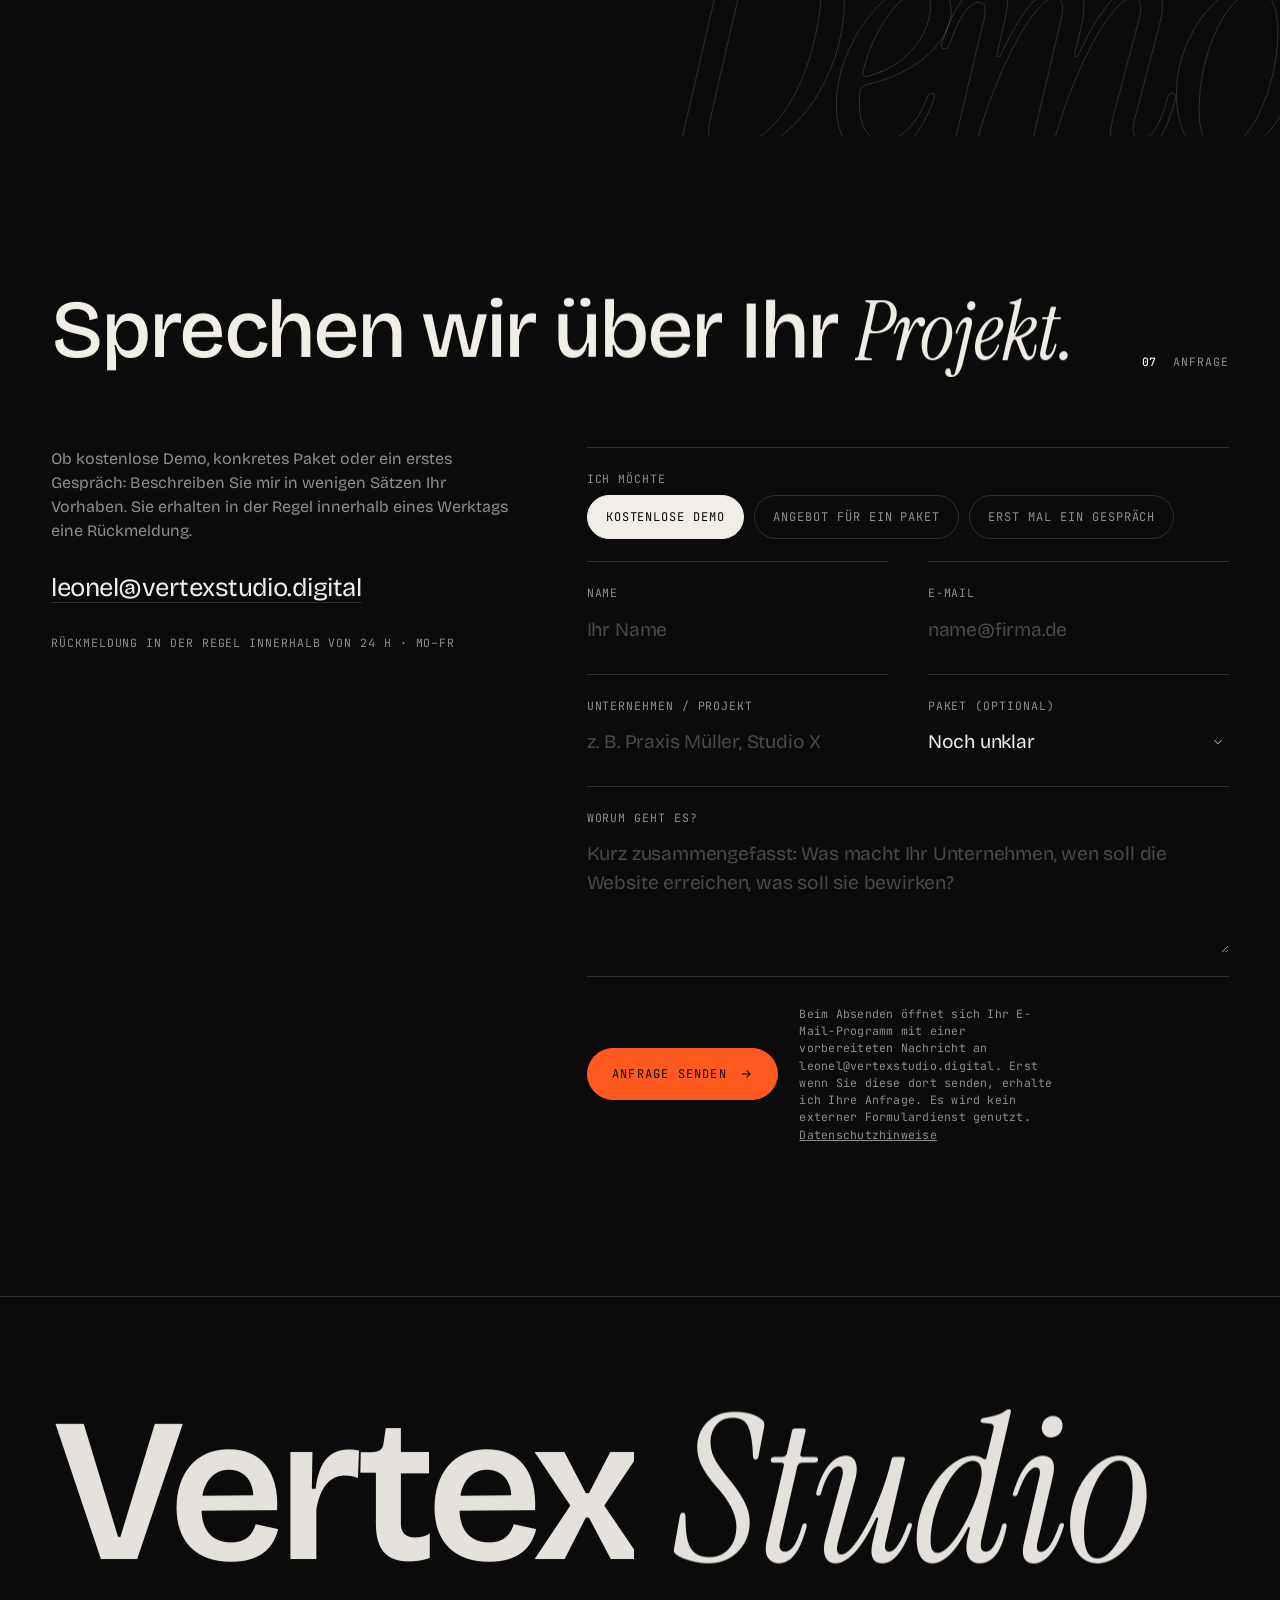
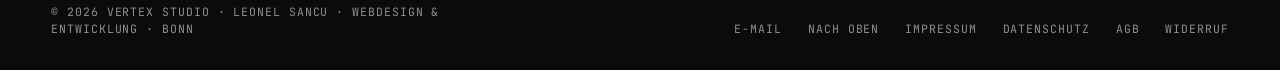
==== commit 56e1a832: "Anfrageformular: FormSubmit durch E-Mail-Versand ersetzt" ====
--- a/index.html
+++ b/index.html
@@ -628,13 +628,7 @@
         <a class="mail" href="mailto:leonel@vertexstudio.digital">leonel@vertexstudio.digital</a>
         <p class="mono">Rückmeldung in der Regel innerhalb von 24 h · Mo–Fr</p>
       </aside>
-      <form id="form" action="https://formsubmit.co/leonel@vertexstudio.digital" method="POST" novalidate data-reveal>
-        <input type="hidden" name="_subject" value="Neue Anfrage über vertexstudio.digital">
-        <input type="hidden" name="_autoresponse" value="Vielen Dank für Ihre Anfrage an Vertex Studio. Ihre Nachricht ist eingegangen; Sie erhalten in der Regel innerhalb eines Werktags eine Rückmeldung von mir. Leonel Sancu, Vertex Studio – leonel@vertexstudio.digital">
-        <input type="hidden" name="_template" value="table">
-        <input type="hidden" name="_captcha" value="false">
-        <input type="hidden" name="_next" id="f-next" value="">
-        <input type="text" name="_honey" class="honey" tabindex="-1" autocomplete="off" aria-hidden="true">
+      <form id="form" action="mailto:leonel@vertexstudio.digital" method="post" enctype="text/plain" novalidate data-reveal>
         <div class="field">
           <span class="label mono" id="wantlabel">Ich möchte</span>
           <div class="choices" role="radiogroup" aria-labelledby="wantlabel">
@@ -661,12 +655,12 @@
         <div class="field"><label for="f-msg">Worum geht es?</label><textarea id="f-msg" name="Nachricht" placeholder="Kurz zusammengefasst: Was macht Ihr Unternehmen, wen soll die Website erreichen, was soll sie bewirken?" required></textarea><span class="msg">Eine kurze Beschreibung hilft mir, Ihnen konkret zu antworten.</span></div>
         <div class="form-foot">
           <button class="btn btn-solid" type="submit" id="submit" data-magnetic><span>Anfrage senden</span><svg class="arr" viewBox="0 0 24 24" fill="none" stroke="currentColor" stroke-width="1.8"><path d="M5 12h14M13 6l6 6-6 6"/></svg></button>
-          <p class="mono">Mit dem Absenden erklären Sie sich einverstanden, dass Ihre Angaben zur Bearbeitung Ihrer Anfrage verwendet werden. Keine Newsletter, keine Weitergabe an Dritte. <a href="datenschutz.html" style="text-decoration:underline">Datenschutzhinweise</a></p>
+          <p class="mono">Beim Absenden öffnet sich Ihr E-Mail-Programm mit einer vorbereiteten Nachricht an leonel@vertexstudio.digital. Erst wenn Sie diese dort senden, erhalte ich Ihre Anfrage. Es wird kein externer Formulardienst genutzt. <a href="datenschutz.html" style="text-decoration:underline">Datenschutzhinweise</a></p>
         </div>
         <div class="form-ok" role="status" aria-live="polite">
-          <p class="mono" style="color:var(--accent)">Eingegangen</p>
-          <h3>Vielen Dank. Ihre Anfrage ist eingegangen.</h3>
-          <p class="mute">Sie erhalten in der Regel innerhalb eines Werktags eine erste Einschätzung oder Rückfragen von mir.</p>
+          <p class="mono" style="color:var(--accent)">Fast geschafft</p>
+          <h3>Ihr E-Mail-Programm sollte sich geöffnet haben.</h3>
+          <p class="mute">Bitte senden Sie die vorbereitete Nachricht dort ab. Sie erhalten in der Regel innerhalb eines Werktags eine Antwort. Falls sich nichts geöffnet hat, schreiben Sie direkt an <a href="mailto:leonel@vertexstudio.digital" style="text-decoration:underline">leonel@vertexstudio.digital</a>.</p>
         </div>
       </form>
     </div>
@@ -788,8 +782,6 @@
 
   /* ---------- form ---------- */
   const form=document.getElementById('form');
-  document.getElementById('f-next').value=location.origin+location.pathname+'?gesendet=1#contact';
-  if(location.search.includes('gesendet=1')){form.classList.add('done');}
   form.addEventListener('submit',async e=>{
     e.preventDefault();
     let ok=true;
@@ -798,13 +790,11 @@
       f.classList.toggle('err',!valid);if(!valid)ok=false;
     });
     if(!ok){form.querySelector('.err input, .err textarea')?.focus();return;}
-    const btn=document.getElementById('submit');btn.disabled=true;btn.querySelector('span').textContent='Wird gesendet …';
-    try{
-      const fd=new FormData(form);fd.append('_url',location.href);
-      const r=await fetch(form.action.replace('formsubmit.co/','formsubmit.co/ajax/'),{method:'POST',headers:{'Accept':'application/json'},body:fd});
-      if(!r.ok)throw new Error('bad');
-      form.classList.add('done');ScrollTrigger&&ScrollTrigger.refresh();
-    }catch(err){btn.disabled=false;btn.querySelector('span').textContent='Anfrage senden';form.removeAttribute('novalidate');form.submit();}
+    const val=n=>((form.elements[n]&&form.elements[n].value)||'').trim();
+    const want=(form.querySelector('input[name="Anliegen"]:checked')||{}).value||'';
+    const body=['Anliegen: '+want,'Name: '+val('Name'),'E-Mail: '+val('E-Mail'),'Unternehmen: '+val('Unternehmen'),'Paket: '+val('Paket'),'','Nachricht:',val('Nachricht')].join('\r\n');
+    location.href='mailto:leonel@vertexstudio.digital?subject='+encodeURIComponent('Anfrage über vertexstudio.digital: '+want)+'&body='+encodeURIComponent(body);
+    form.classList.add('done');if(window.ScrollTrigger)ScrollTrigger.refresh();
   });
   form.querySelectorAll('input,textarea').forEach(el=>el.addEventListener('input',()=>el.closest('.field')?.classList.remove('err')));
 
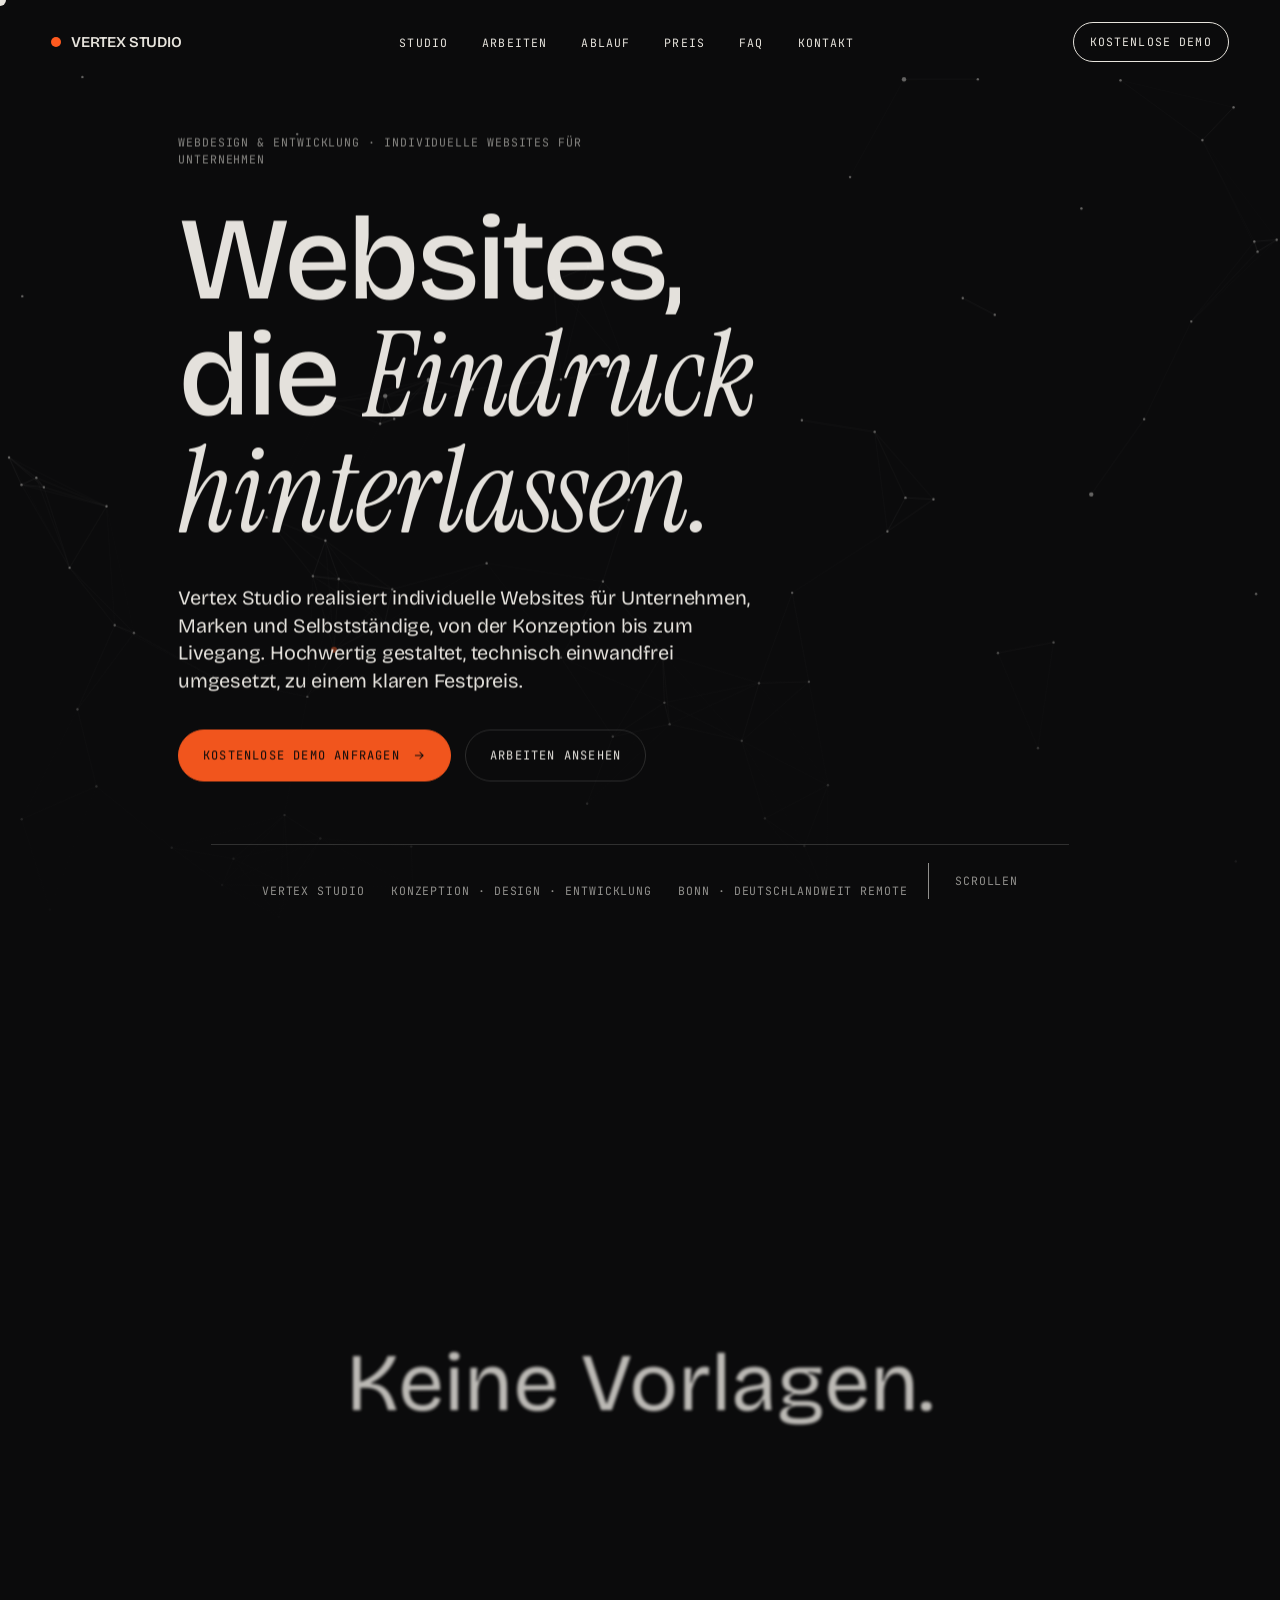
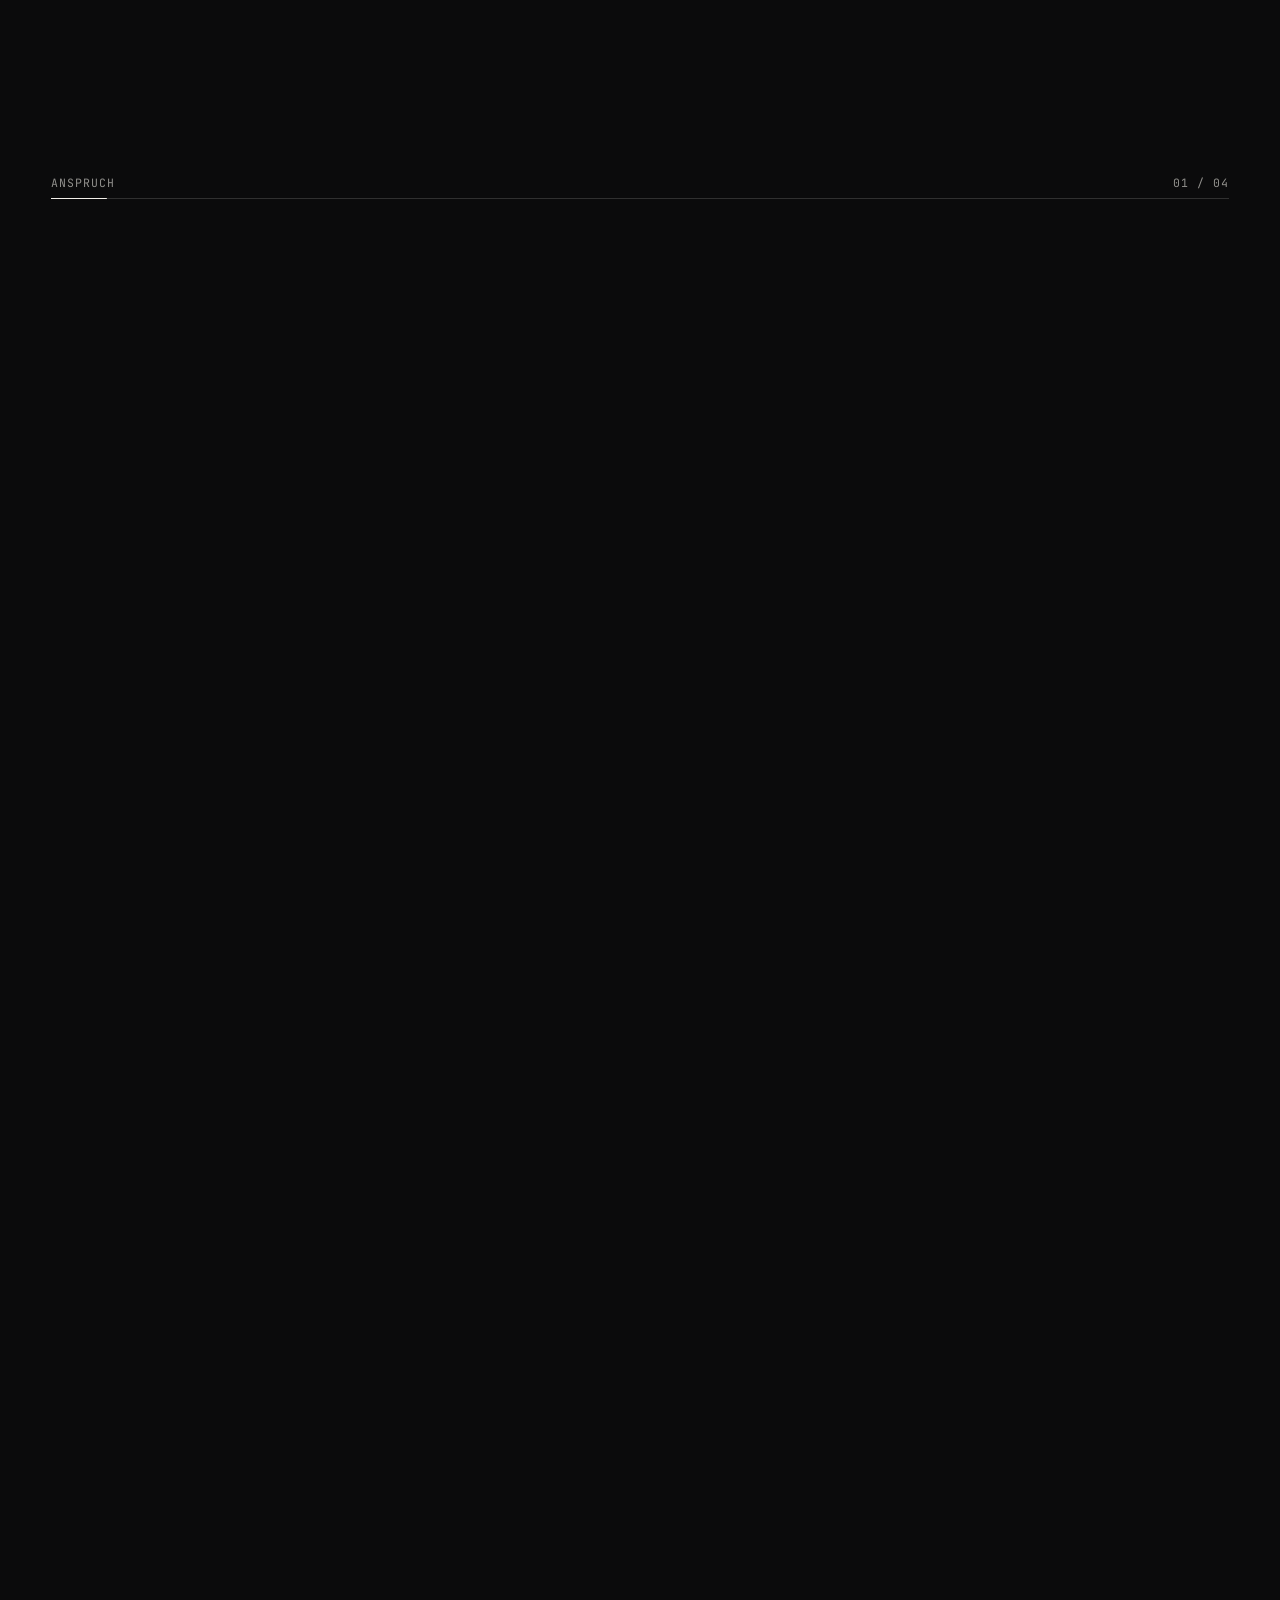
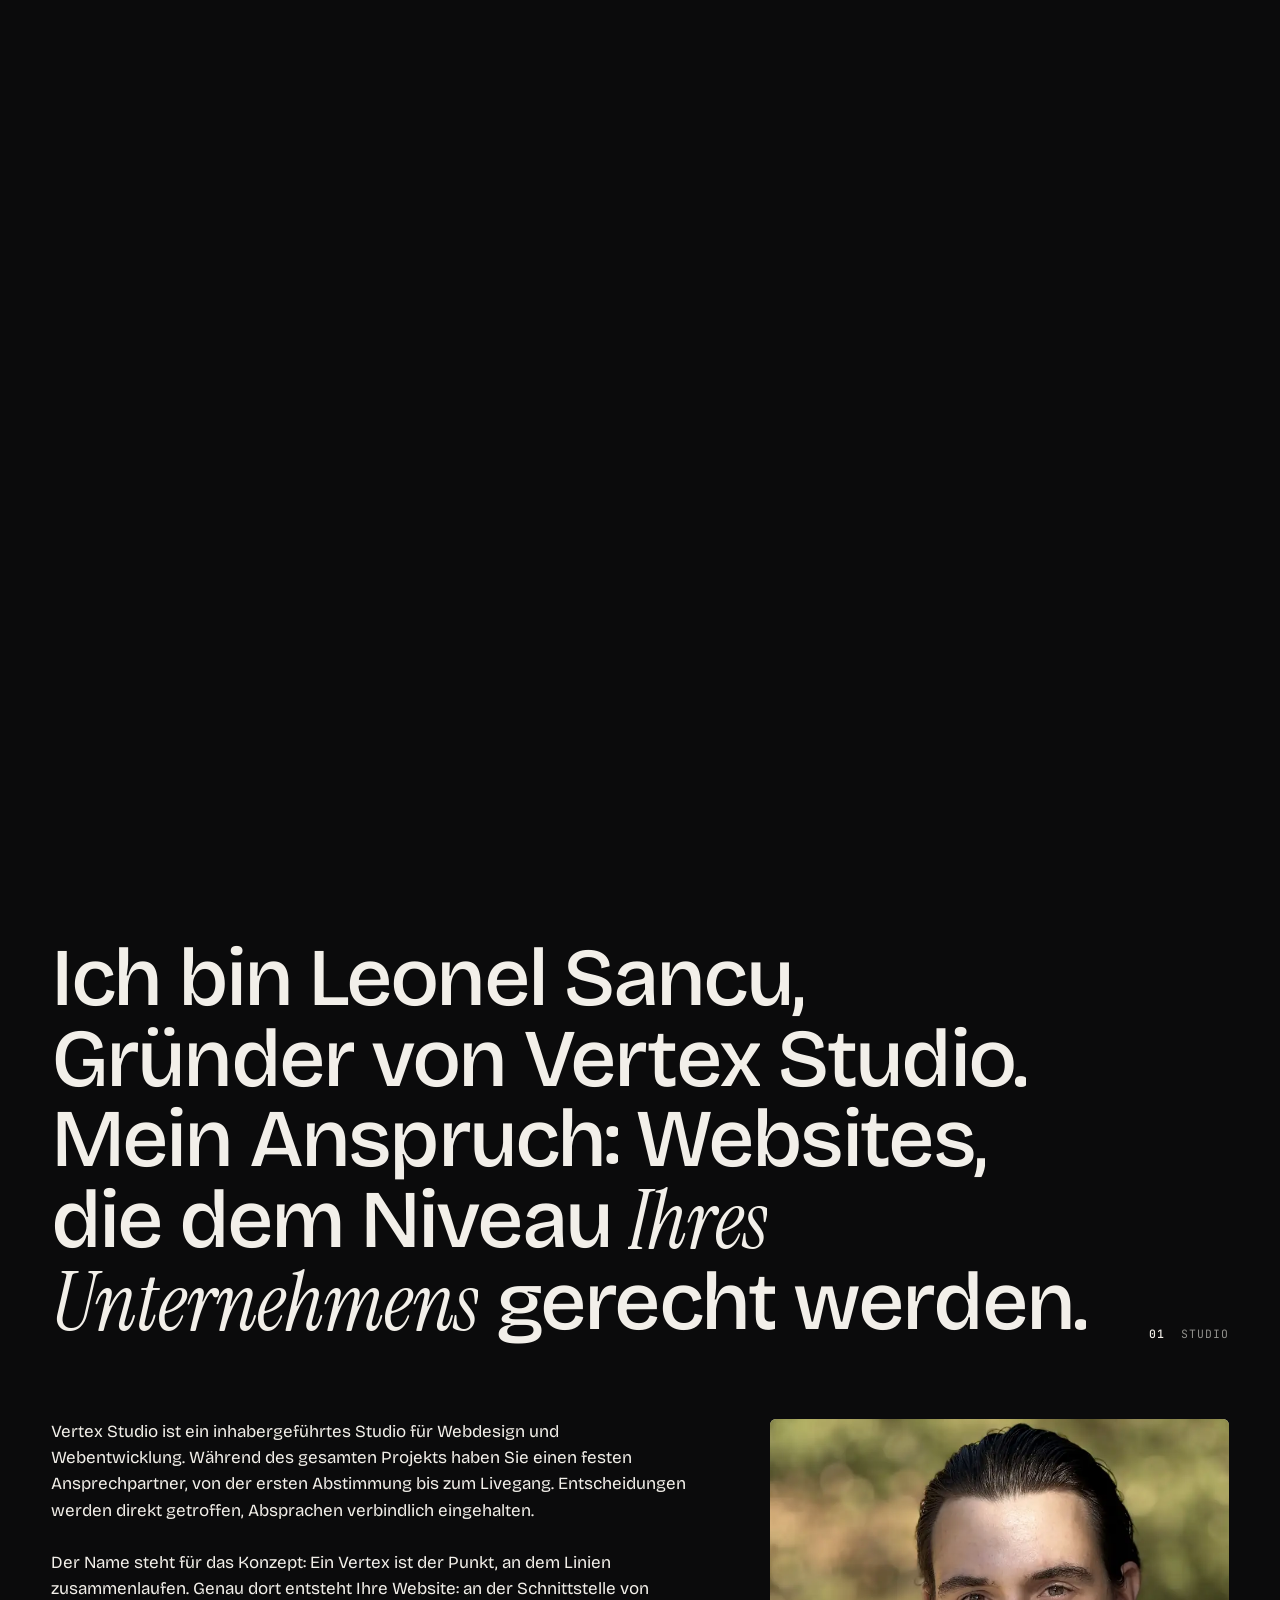
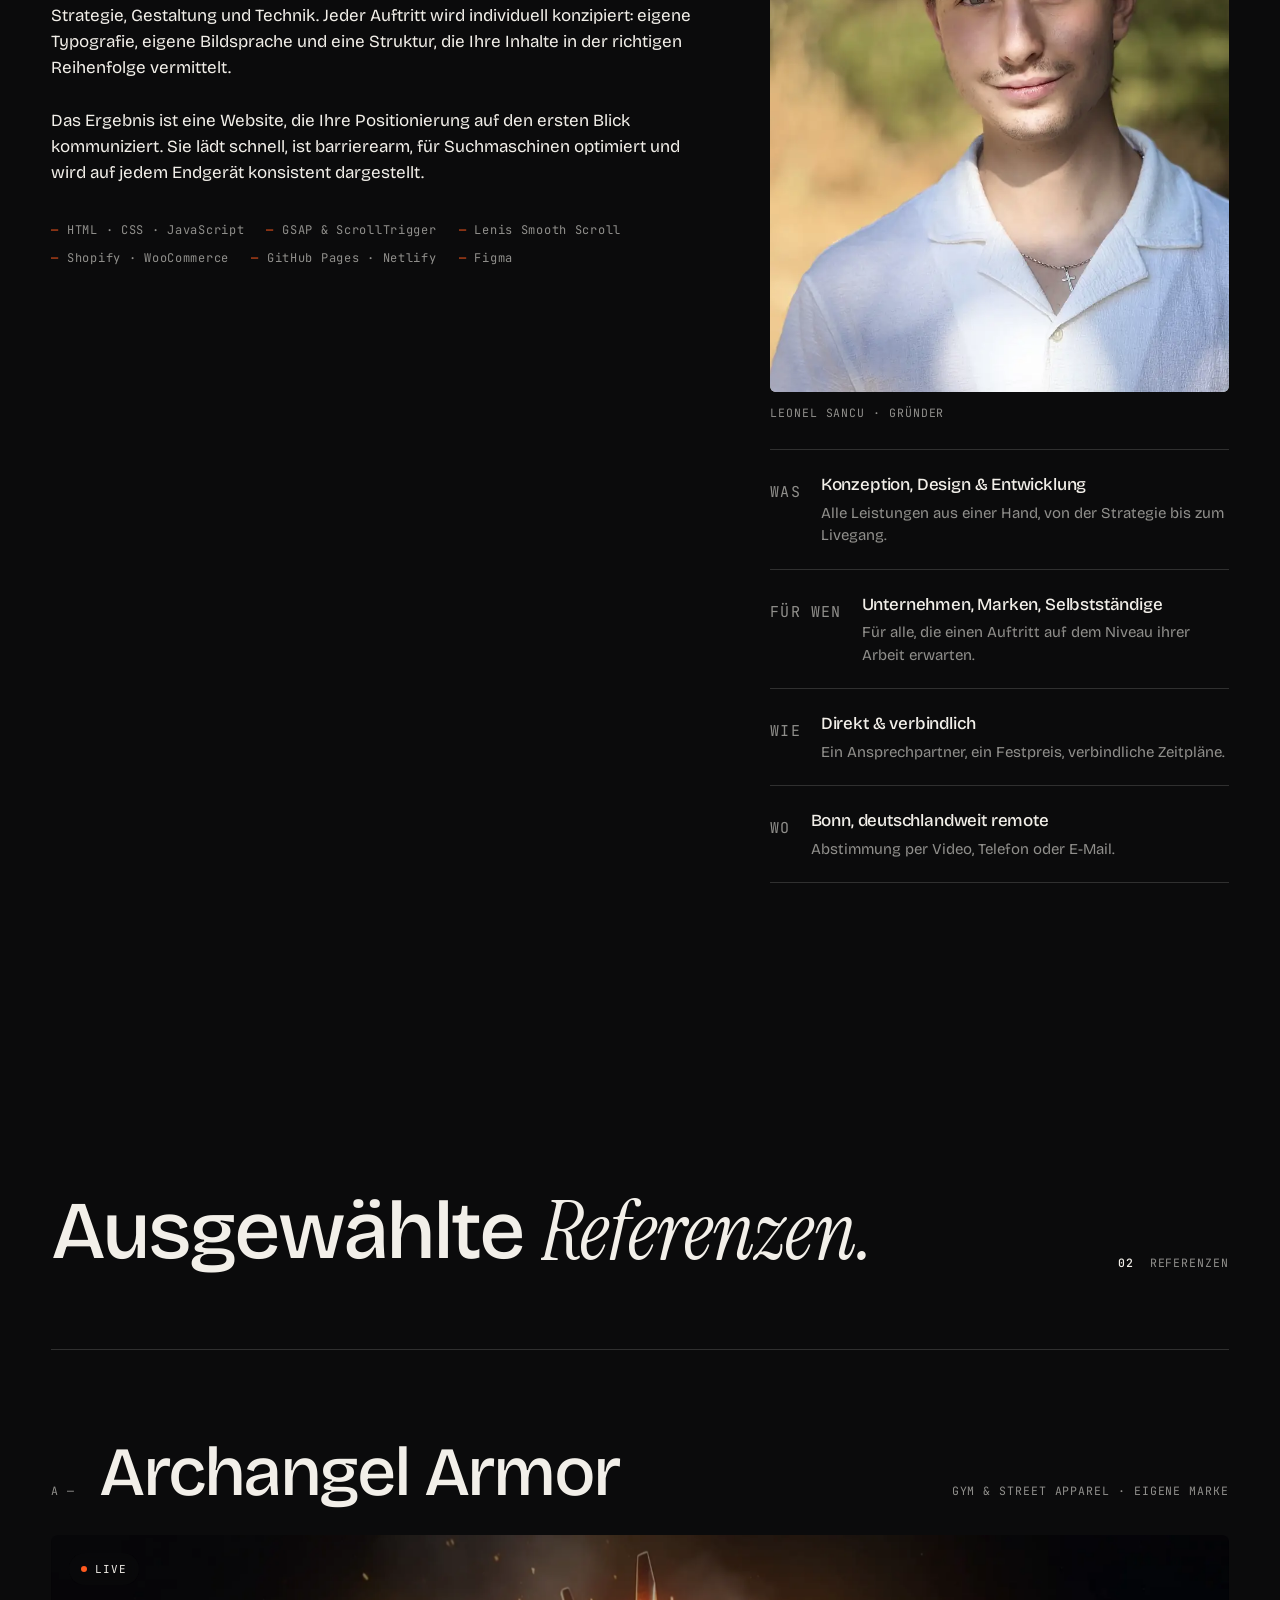
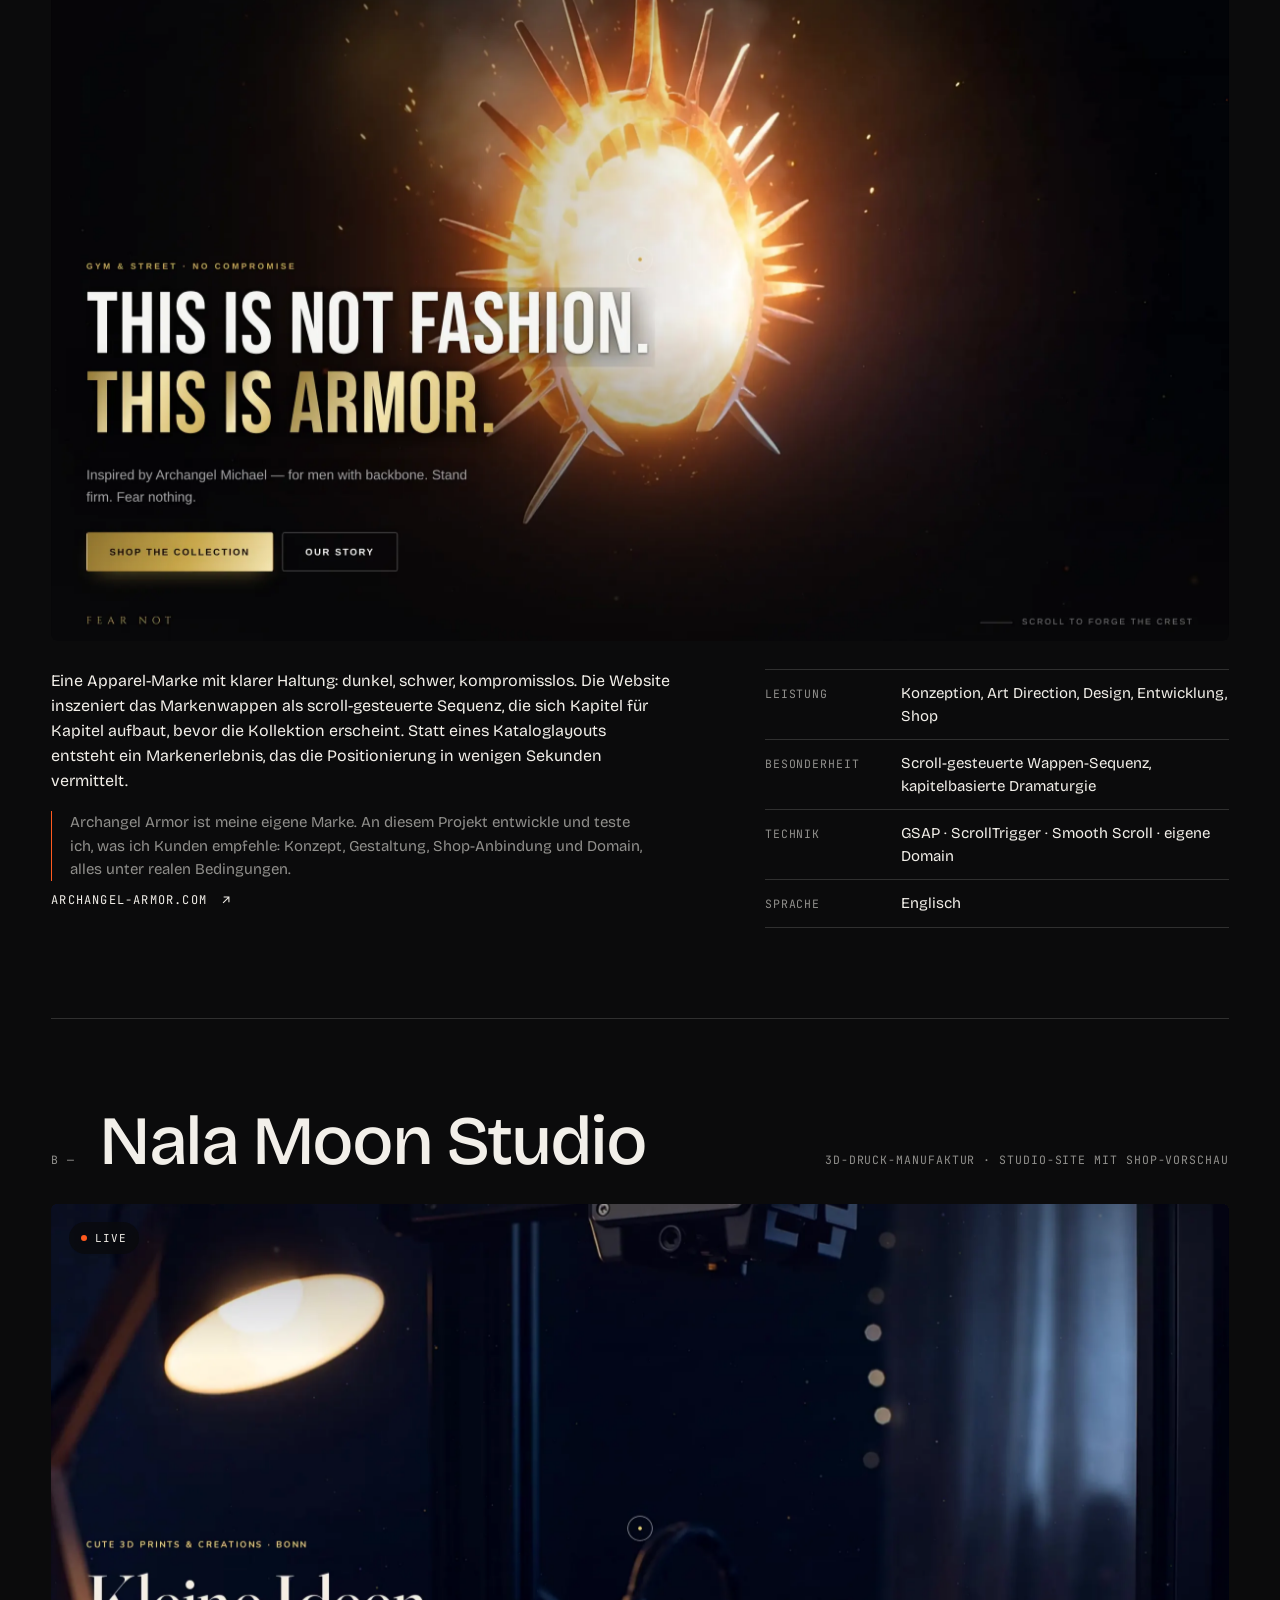
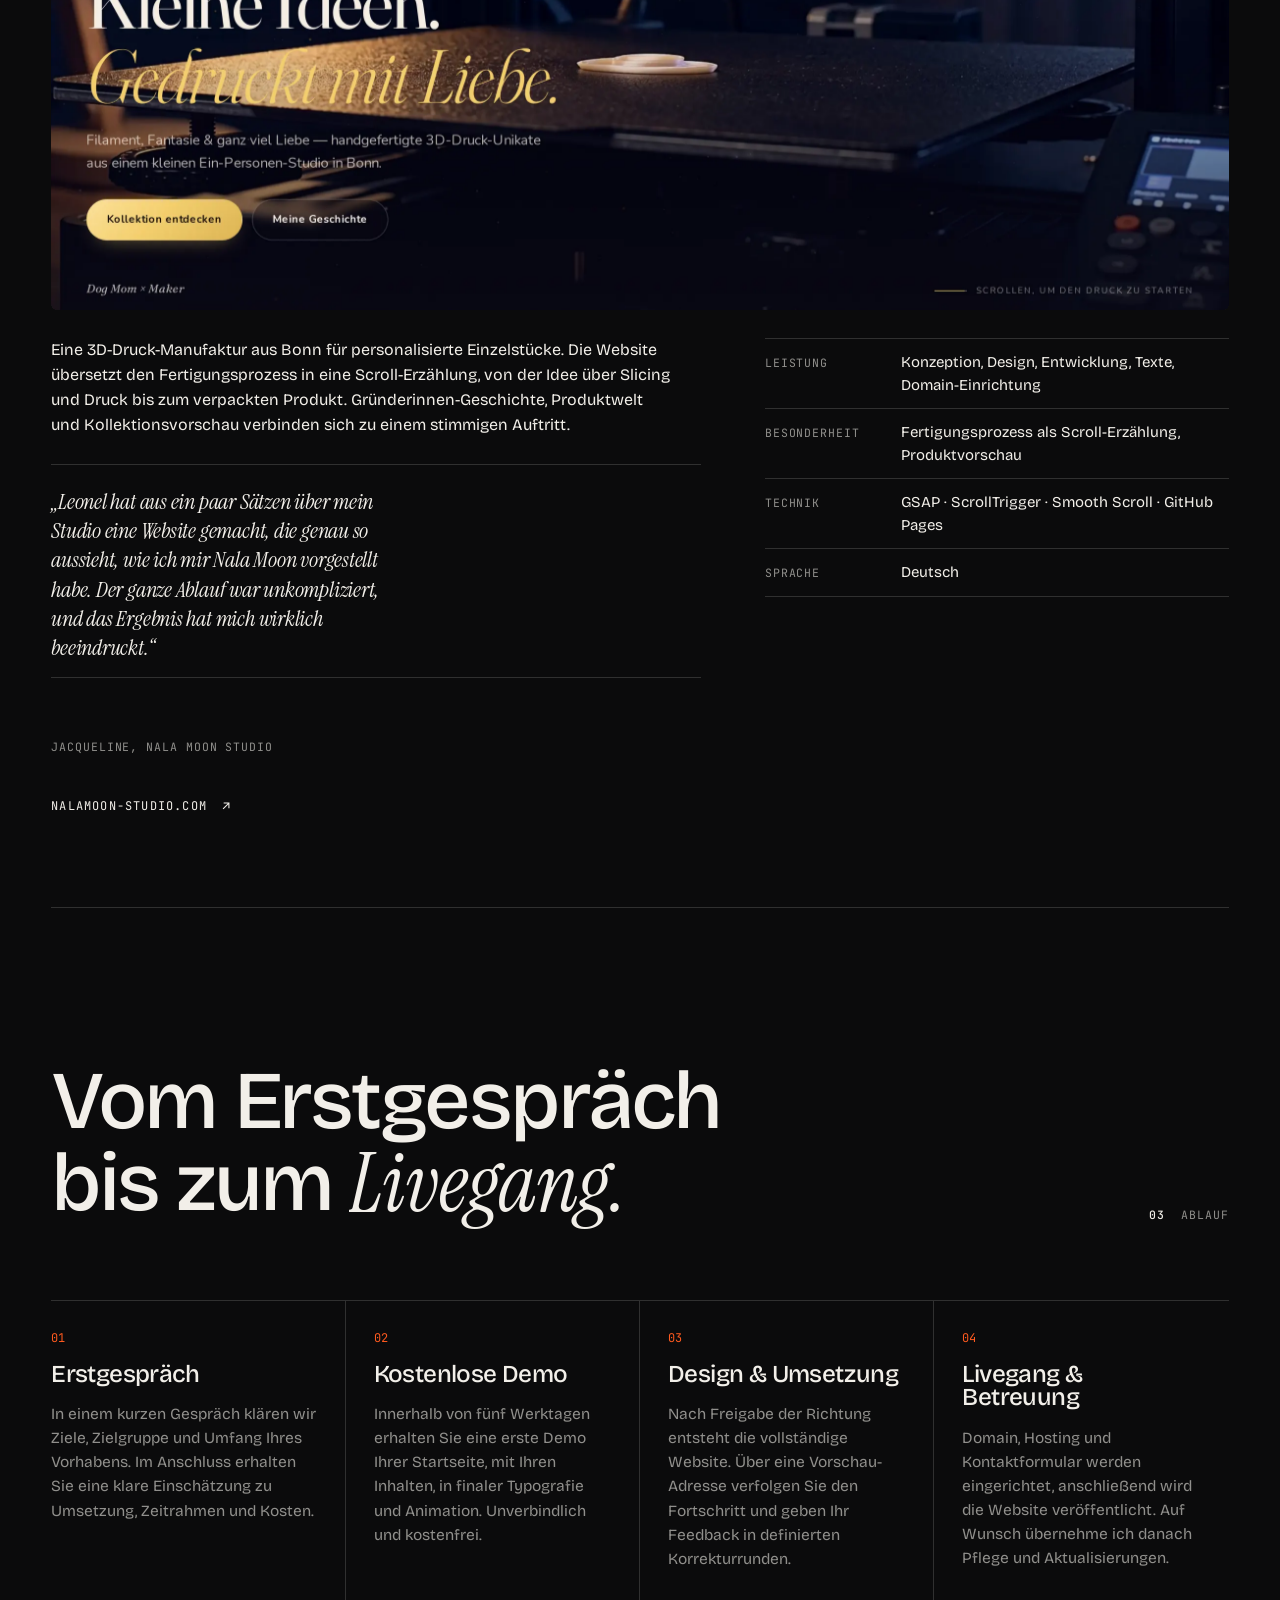
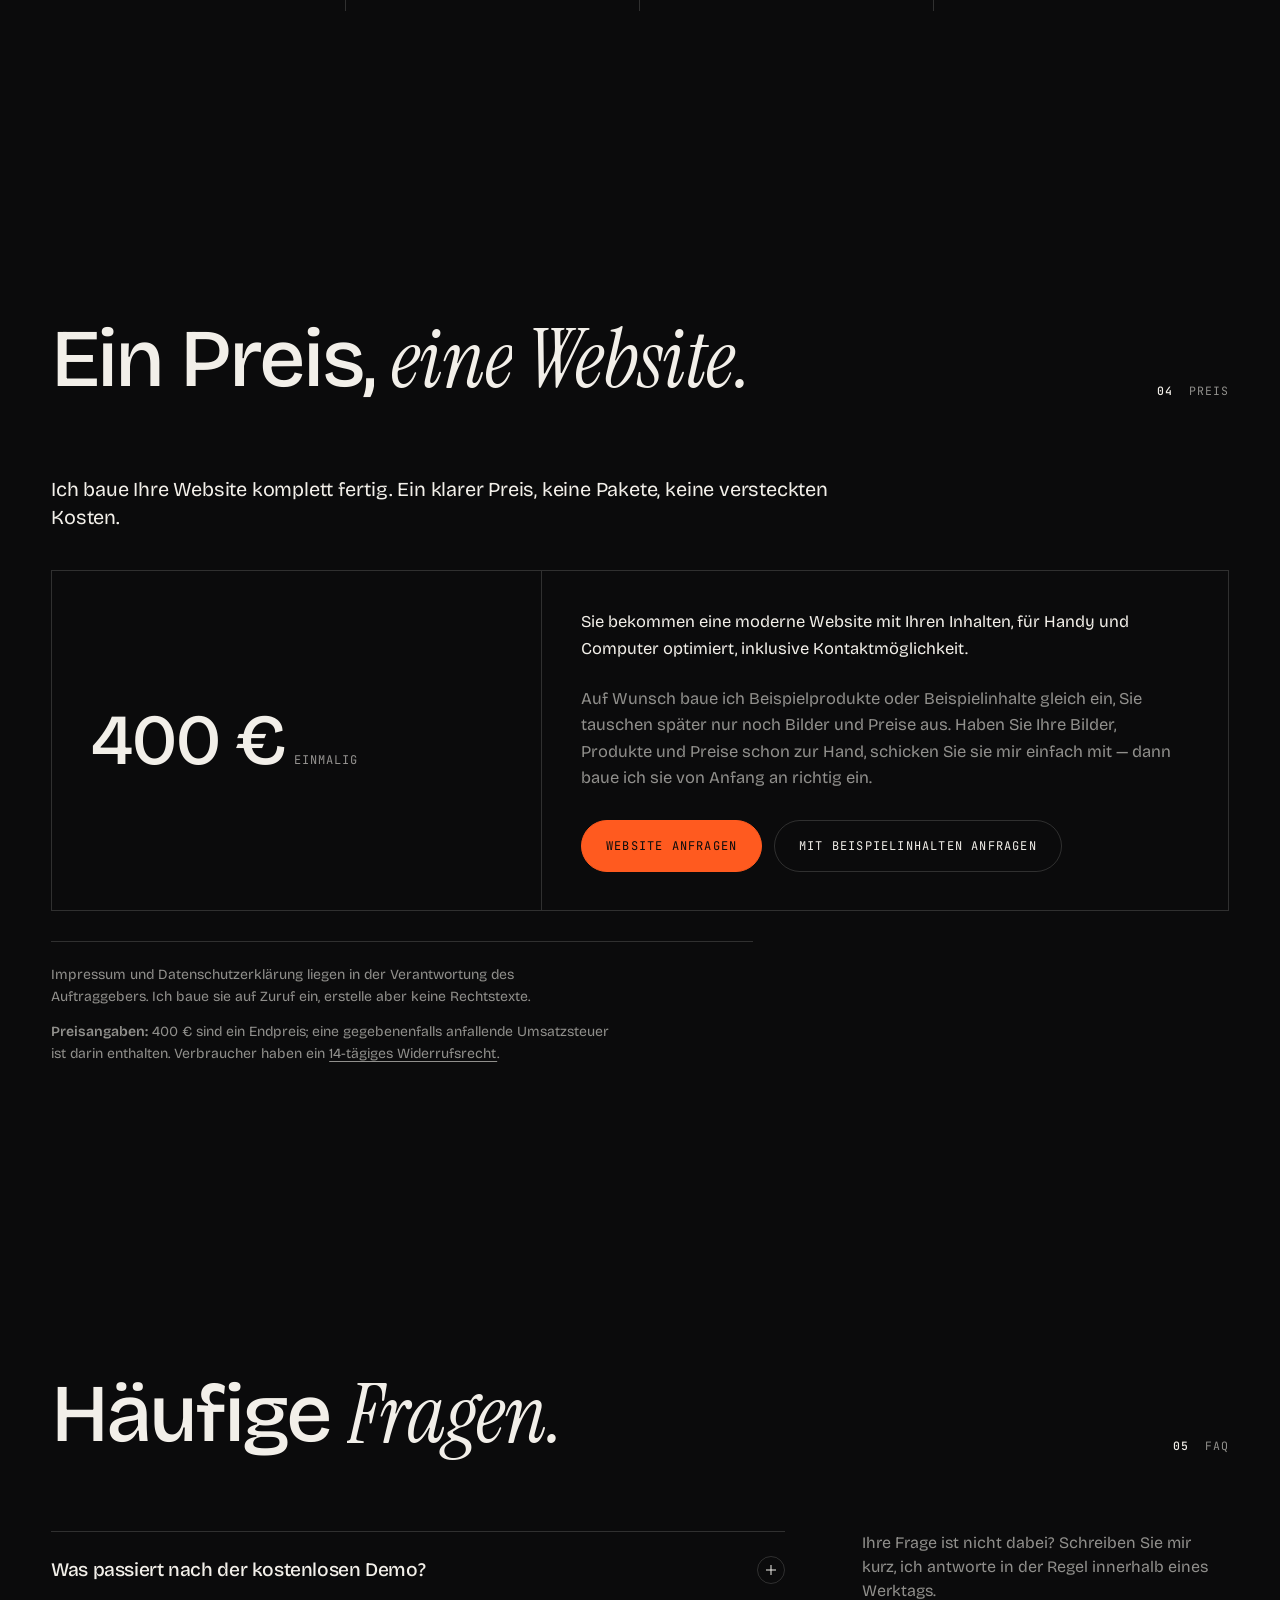
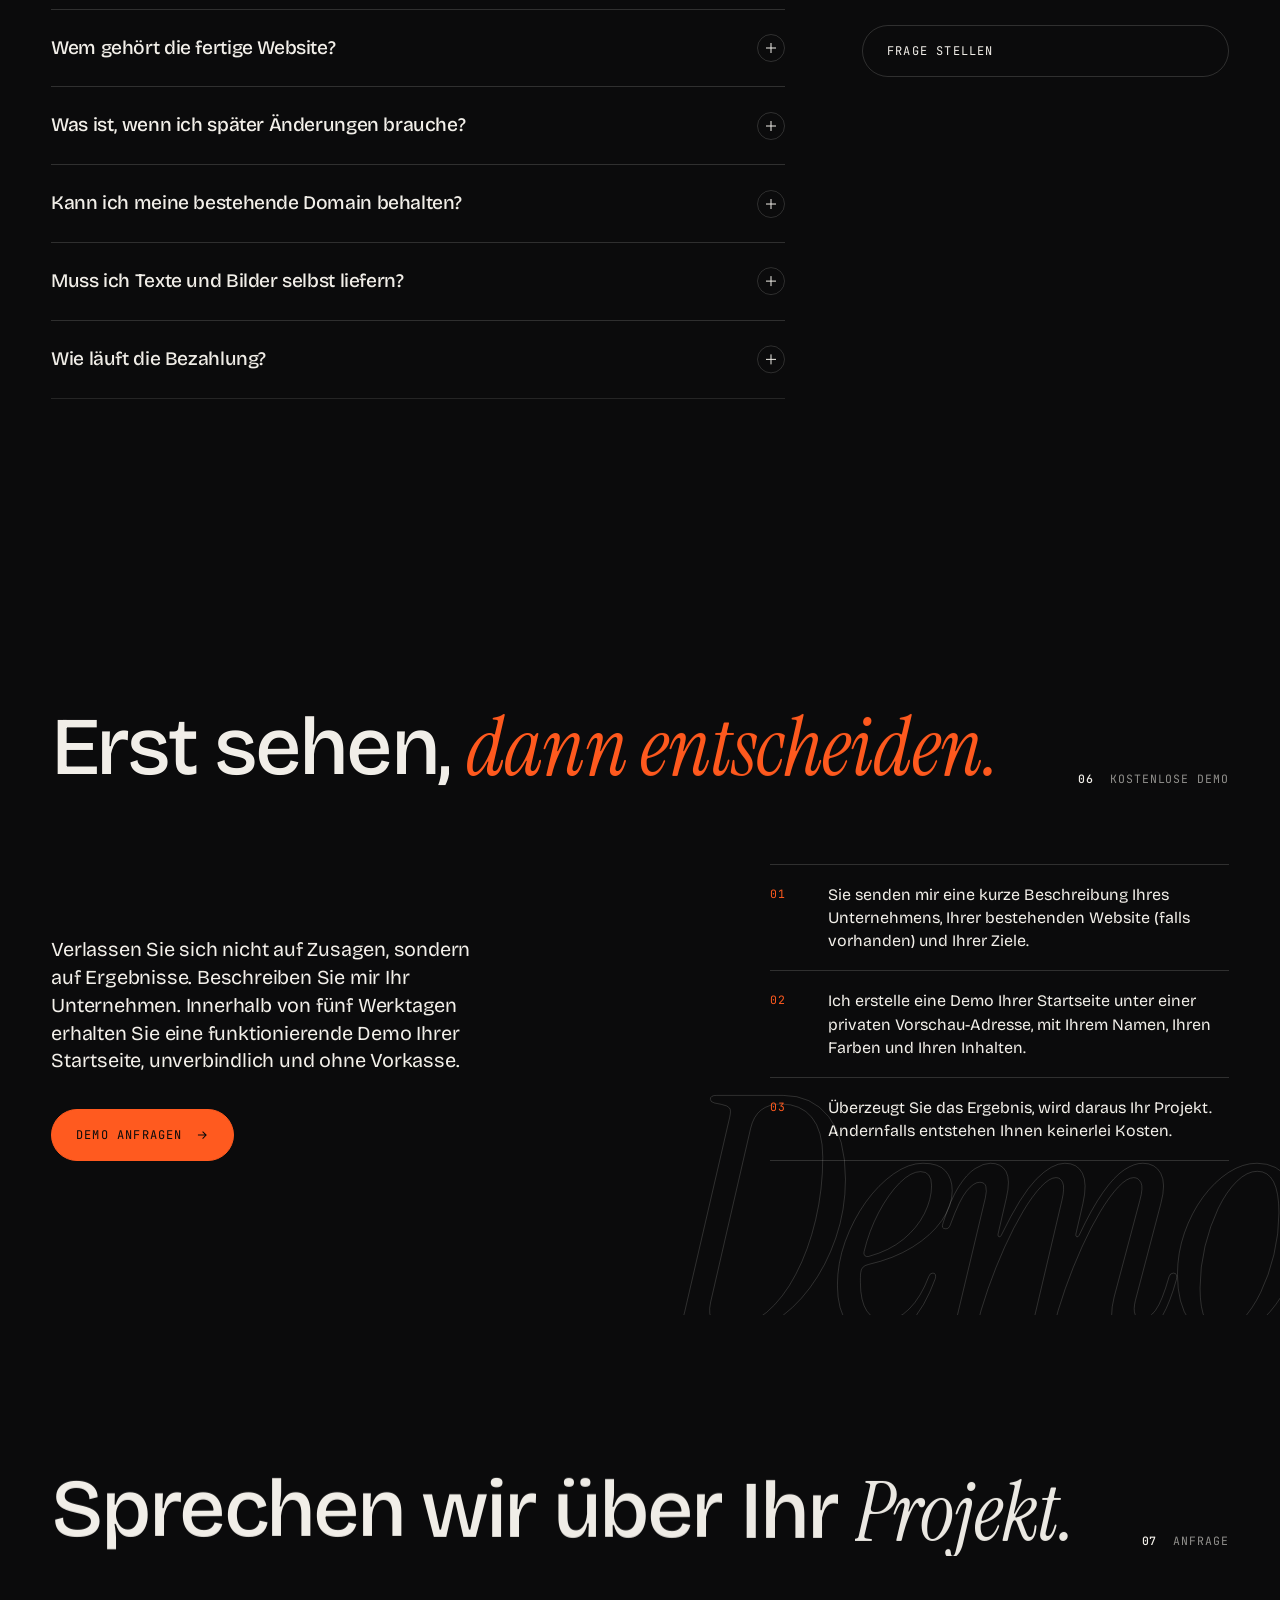
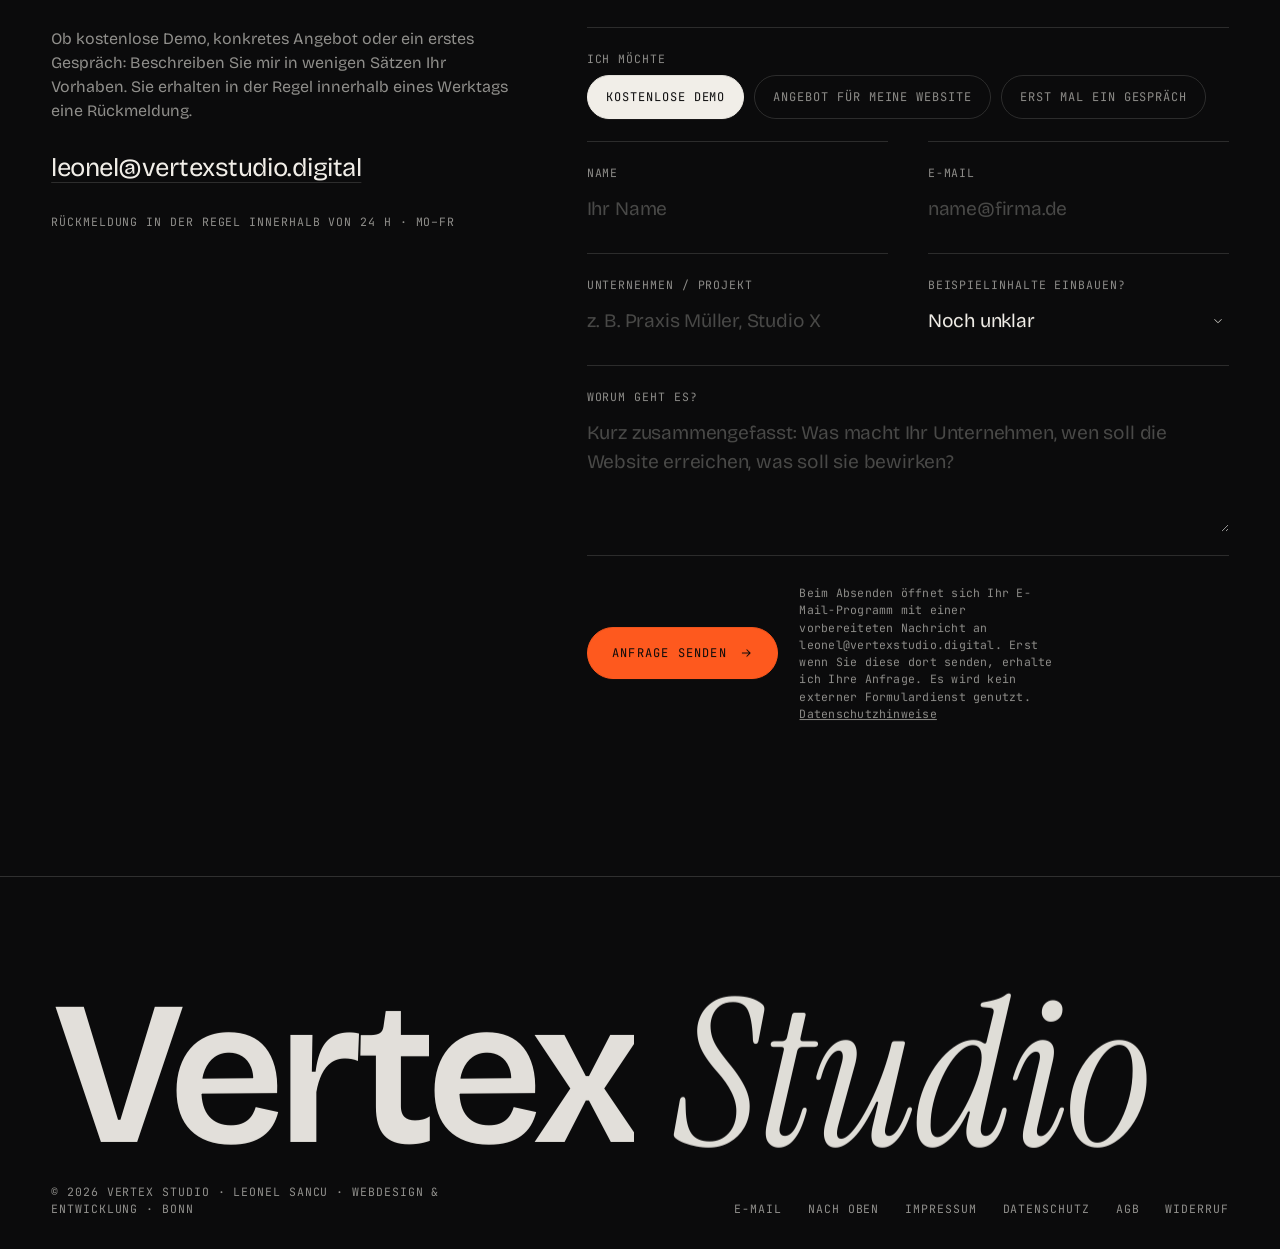
==== commit 64012c35: "Preisbereich: ein Preis statt drei Paketen index.html: Pakete Signal/Studio/Commerce durch ein Angeb" ====
--- a/index.html
+++ b/index.html
@@ -18,7 +18,7 @@
 <meta name="twitter:image" content="https://vertexstudio.digital/og-image.jpg">
 <link rel="canonical" href="https://vertexstudio.digital/">
 <script type="application/ld+json">
-{"@context":"https://schema.org","@type":"ProfessionalService","@id":"https://vertexstudio.digital/#studio","name":"Vertex Studio","description":"Vertex Studio gestaltet und entwickelt individuelle Websites f\u00fcr Unternehmen, Marken und Selbstst\u00e4ndige \u2014 Konzeption, Design und Umsetzung aus einer Hand.","url":"https://vertexstudio.digital/","image":"https://vertexstudio.digital/og-image.jpg","email":"leonel@vertexstudio.digital","founder":{"@type":"Person","name":"Leonel Sancu"},"address":{"@type":"PostalAddress","streetAddress":"Langwartweg 23","postalCode":"53129","addressLocality":"Bonn","addressCountry":"DE"},"areaServed":[{"@type":"City","name":"Bonn"},{"@type":"Country","name":"Deutschland"}],"knowsLanguage":["de","en"],"priceRange":"590-2490 EUR","makesOffer":[{"@type":"Offer","name":"Signal","description":"Landingpage, eine Seite, Kontakt, Basis-SEO","price":"590","priceCurrency":"EUR"},{"@type":"Offer","name":"Studio","description":"Business-Website mit mehreren Sektionen, Animationen und Rechtsseiten","price":"1490","priceCurrency":"EUR"},{"@type":"Offer","name":"Commerce","description":"Shop-Website mit Checkout, Produkten und Rechtsseiten","price":"2490","priceCurrency":"EUR"}]}
+{"@context":"https://schema.org","@type":"ProfessionalService","@id":"https://vertexstudio.digital/#studio","name":"Vertex Studio","description":"Vertex Studio gestaltet und entwickelt individuelle Websites f\u00fcr Unternehmen, Marken und Selbstst\u00e4ndige \u2014 Konzeption, Design und Umsetzung aus einer Hand.","url":"https://vertexstudio.digital/","image":"https://vertexstudio.digital/og-image.jpg","email":"leonel@vertexstudio.digital","founder":{"@type":"Person","name":"Leonel Sancu"},"address":{"@type":"PostalAddress","streetAddress":"Langwartweg 23","postalCode":"53129","addressLocality":"Bonn","addressCountry":"DE"},"areaServed":[{"@type":"City","name":"Bonn"},{"@type":"Country","name":"Deutschland"}],"knowsLanguage":["de","en"],"priceRange":"400 EUR","makesOffer":[{"@type":"Offer","name":"Website","description":"Komplett fertige Website mit Ihren Inhalten, f\u00fcr Handy und Computer optimiert, inklusive Kontaktm\u00f6glichkeit","price":"400","priceCurrency":"EUR"}]}
 </script>
 <meta name="theme-color" content="#0b0b0c">
 <link rel="icon" href="data:image/svg+xml,%3Csvg xmlns='http://www.w3.org/2000/svg' viewBox='0 0 32 32'%3E%3Crect width='32' height='32' fill='%230b0b0c'/%3E%3Cpath d='M6 8h5l5 12 5-12h5L18 26h-4z' fill='%23f2efe9'/%3E%3Ccircle cx='16' cy='26' r='2.2' fill='%23ff5a1f'/%3E%3C/svg%3E">
@@ -208,31 +208,20 @@
 @media (max-width:900px){.steps{grid-template-columns:1fr 1fr}.step{border-right:0;border-bottom:1px solid var(--line);padding-left:0!important;min-height:0}}
 @media (max-width:520px){.steps{grid-template-columns:1fr}}
 
-/* ---------- pricing ---------- */
-.plans{display:grid;grid-template-columns:repeat(3,1fr);border-top:1px solid var(--line);border-left:1px solid var(--line)}
-.plan{border-right:1px solid var(--line);border-bottom:1px solid var(--line);padding:clamp(28px,3vw,44px);display:grid;align-content:start;gap:22px;position:relative;transition:background .5s var(--ease)}
-.plan:hover{background:rgba(11,11,12,.035)}
-.plan-top{display:flex;justify-content:space-between;align-items:baseline}
-.plan h3{font-size:clamp(26px,2.4vw,38px);font-weight:500;letter-spacing:-.03em}
-.plan .flag{font-family:var(--mono);font-size:11px;letter-spacing:.08em;text-transform:uppercase;color:var(--accent-ink);border:1px solid currentColor;padding:5px 10px;border-radius:999px}
-.plan .for{font-size:15.5px;color:var(--fg-mute);min-height:3.2em}
-.price{display:flex;align-items:baseline;gap:8px;padding:18px 0;border-top:1px solid var(--line);border-bottom:1px solid var(--line)}
-.price .mono{transform:translateY(-2px)}
-.price b{font-size:clamp(34px,3.4vw,52px);font-weight:500;letter-spacing:-.04em;line-height:1}
-.price small{font-family:var(--mono);font-size:11px;letter-spacing:.08em;text-transform:uppercase;color:var(--fg-mute)}
-.plan ul{list-style:none;display:grid;gap:10px}
-.plan li{font-size:15px;padding-left:22px;position:relative;line-height:1.45}
-.plan li::before{content:"";position:absolute;left:0;top:.62em;width:10px;height:1px;background:var(--fg)}
-.plan .time{font-family:var(--mono);font-size:12px;letter-spacing:.06em;color:var(--fg-mute)}
-.plan .btn{justify-self:start;margin-top:8px}
-.plan-featured{background:var(--ink);color:var(--paper);--fg:var(--paper);--bg:var(--ink);--fg-mute:rgba(242,239,233,.6);--line:rgba(242,239,233,.16)}
-.plan-featured:hover{background:var(--ink)}
-.plan-featured .flag{color:var(--accent)}
-.plan-featured .btn{color:var(--ink)}
-.plan-featured .btn::before{background:var(--paper)}
-.plans-note{display:grid;grid-template-columns:1fr 1fr;gap:24px 60px;margin-top:36px;font-size:15px;color:var(--fg-mute)}
-.plans-note strong{color:var(--fg);font-weight:500}
-@media (max-width:980px){.plans{grid-template-columns:1fr}.plan .for{min-height:0}.plans-note{grid-template-columns:1fr}}
+/* ---------- pricing (ein Angebot) ---------- */
+.offer{display:grid;grid-template-columns:minmax(0,5fr) minmax(0,7fr);border-top:1px solid var(--line);border-left:1px solid var(--line)}
+.offer > div{border-right:1px solid var(--line);border-bottom:1px solid var(--line);padding:clamp(28px,3vw,44px)}
+.offer-price{background:var(--ink);color:var(--paper);--fg:var(--paper);--bg:var(--ink);--fg-mute:rgba(242,239,233,.6);--line:rgba(242,239,233,.16);display:grid;align-content:center;gap:20px}
+.offer-price .amount{display:flex;align-items:baseline;gap:10px;flex-wrap:wrap}
+.offer-price .amount b{font-size:clamp(46px,5.6vw,88px);font-weight:500;letter-spacing:-.04em;line-height:.95}
+.offer-price .amount span{font-family:var(--mono);font-size:12px;letter-spacing:.08em;text-transform:uppercase;color:var(--fg-mute)}
+.offer-body{display:grid;align-content:start;gap:24px}
+.offer-body p{font-size:16.5px;line-height:1.6;max-width:56ch}
+.offer-body p + p{color:var(--fg-mute)}
+.offer-actions{display:flex;flex-wrap:wrap;gap:12px;margin-top:4px}
+.offer-notes{margin-top:30px;padding-top:22px;border-top:1px solid var(--line);display:grid;gap:12px;font-size:14px;line-height:1.6;color:var(--fg-mute);max-width:78ch}
+.offer-notes a{text-decoration:underline;text-underline-offset:3px}
+@media (max-width:980px){.offer{grid-template-columns:1fr}.offer-price{align-content:start;gap:16px}}
 
 /* ---------- portrait ---------- */
 .portrait{margin:0 0 28px;position:relative}
@@ -334,7 +323,7 @@
       <li><a href="#about">Studio</a></li>
       <li><a href="#work">Arbeiten</a></li>
       <li><a href="#process">Ablauf</a></li>
-      <li><a href="#pricing">Pakete</a></li>
+      <li><a href="#pricing">Preis</a></li>
       <li><a href="#faq">FAQ</a></li>
       <li><a href="#contact">Kontakt</a></li>
     </ul>
@@ -346,7 +335,7 @@
   <a href="#about">Studio</a>
   <a href="#work">Arbeiten</a>
   <a href="#process">Ablauf</a>
-  <a href="#pricing">Pakete</a>
+  <a href="#pricing">Preis</a>
   <a href="#faq">FAQ</a>
   <a href="#demo">Kostenlose Demo</a>
   <a href="#contact">Kontakt</a>
@@ -364,7 +353,7 @@
   <div class="wrap hero-inner">
     <p class="mono" data-reveal>Webdesign & Entwicklung · Individuelle Websites für Unternehmen</p>
     <h1 class="h-xl" data-split="words">Websites, die <em class="serif-i">Eindruck hinterlassen.</em></h1>
-    <p class="lead" data-reveal>Vertex Studio realisiert individuelle Websites für Unternehmen, Marken und Selbstständige, von der Konzeption bis zum Livegang. Hochwertig gestaltet, technisch einwandfrei umgesetzt, zu klar kalkulierten Festpreisen.</p>
+    <p class="lead" data-reveal>Vertex Studio realisiert individuelle Websites für Unternehmen, Marken und Selbstständige, von der Konzeption bis zum Livegang. Hochwertig gestaltet, technisch einwandfrei umgesetzt, zu einem klaren Festpreis.</p>
     <div class="hero-actions" data-reveal>
       <a class="btn btn-solid" href="#demo" data-magnetic><span>Kostenlose Demo anfragen</span><svg class="arr" viewBox="0 0 24 24" fill="none" stroke="currentColor" stroke-width="1.8"><path d="M5 12h14M13 6l6 6-6 6"/></svg></a>
       <a class="btn" href="#work" data-magnetic><span>Arbeiten ansehen</span></a>
@@ -412,7 +401,7 @@
         <div class="facts" data-reveal>
         <div class="fact"><span class="mono">Was</span><div><strong>Konzeption, Design & Entwicklung</strong><span>Alle Leistungen aus einer Hand, von der Strategie bis zum Livegang.</span></div></div>
         <div class="fact"><span class="mono">Für wen</span><div><strong>Unternehmen, Marken, Selbstständige</strong><span>Für alle, die einen Auftritt auf dem Niveau ihrer Arbeit erwarten.</span></div></div>
-        <div class="fact"><span class="mono">Wie</span><div><strong>Direkt & verbindlich</strong><span>Ein Ansprechpartner, Festpreise, verbindliche Zeitpläne.</span></div></div>
+        <div class="fact"><span class="mono">Wie</span><div><strong>Direkt & verbindlich</strong><span>Ein Ansprechpartner, ein Festpreis, verbindliche Zeitpläne.</span></div></div>
         <div class="fact"><span class="mono">Wo</span><div><strong>Bonn, deutschlandweit remote</strong><span>Abstimmung per Video, Telefon oder E-Mail.</span></div></div>
         </div>
       </aside>
@@ -514,57 +503,26 @@
 <section class="sec" id="pricing" data-theme="light">
   <div class="wrap">
     <div class="sec-head">
-      <h2 class="h-l" data-split="words">Drei Pakete. <em class="serif-i">Transparente Festpreise.</em></h2>
-      <p class="mono"><b>04</b> Leistungen</p>
-    </div>
-    <div class="plans" data-reveal-group>
-      <div class="plan" data-reveal>
-        <div class="plan-top"><h3>Signal</h3><span class="mono">Landingpage</span></div>
-        <p class="for">Für Selbstständige, Produkte und Kampagnen, die eine fokussierte Seite mit klarer Botschaft benötigen.</p>
-        <div class="price"><span class="mono">ab</span><b>590 €</b><small>Endpreis</small></div>
-        <ul>
-          <li>Eine Seite mit klarer Struktur: Einstieg, Leistungen, Über uns, Kontakt</li>
-          <li>Individuelles Design mit hochwertigen Animationen</li>
-          <li>Kontaktformular, mobile Optimierung, SEO-Grundlagen</li>
-          <li>Einrichtung von Domain und Hosting</li>
-          <li>2 Korrekturrunden</li>
-        </ul>
-        <span class="time">Lieferung in ca. 1–2 Wochen</span>
-        <a class="btn" href="#contact" data-plan="Signal – Landingpage"><span>Signal anfragen</span></a>
-      </div>
-      <div class="plan plan-featured" data-reveal>
-        <div class="plan-top"><h3>Studio</h3><span class="flag">Empfehlung</span></div>
-        <p class="for">Für Unternehmen, Praxen, Kanzleien und Handwerksbetriebe, die einen vollständigen Auftritt mit mehreren Seiten benötigen.</p>
-        <div class="price"><span class="mono">ab</span><b>1.490 €</b><small>Endpreis</small></div>
-        <ul>
-          <li>Bis zu 6 Unterseiten (z. B. Leistungen, Team, Referenzen, Kontakt)</li>
-          <li>Eigenes Design-System mit durchgängiger Scroll-Dramaturgie</li>
-          <li>Kontaktformulare, mobile Optimierung, SEO-Grundlagen</li>
-          <li>Texterstellung auf Basis Ihrer Angaben, Bildauswahl</li>
-          <li>3 Korrekturrunden</li>
-        </ul>
-        <span class="time">Lieferung in ca. 2–3 Wochen</span>
-        <a class="btn btn-solid" href="#contact" data-plan="Studio – Business-Website"><span>Studio anfragen</span></a>
-      </div>
-      <div class="plan" data-reveal>
-        <div class="plan-top"><h3>Commerce</h3><span class="mono">Shop-Website</span></div>
-        <p class="for">Für Marken und Manufakturen, die online verkaufen möchten und einen Shop erwarten, der zur Marke passt.</p>
-        <div class="price"><span class="mono">ab</span><b>2.490 €</b><small>Endpreis</small></div>
-        <ul>
-          <li>Markenauftritt inklusive Shop (Shopify oder WooCommerce)</li>
-          <li>Produktseiten, Kategorien, Warenkorb und Checkout</li>
-          <li>Einrichtung von Zahlungsarten und Versandoptionen</li>
-          <li>Anlage von bis zu 30 Produkten</li>
-          <li>3 Korrekturrunden, 30 Tage Support nach Livegang</li>
-        </ul>
-        <span class="time">Lieferung in ca. 3–5 Wochen</span>
-        <a class="btn" href="#contact" data-plan="Commerce – Shop-Website"><span>Commerce anfragen</span></a>
-      </div>
-    </div>
-    <div class="plans-note" data-reveal>
-      <p><strong>Festpreis statt Nachträge.</strong> Nach dem Erstgespräch erhalten Sie ein verbindliches Angebot mit klar definiertem Leistungsumfang. Zusätzliche Wünsche werden vorab besprochen und transparent kalkuliert.</p>
-      <p><strong>Betreuung optional ab 39 € / Monat:</strong> Hosting, Aktualisierungen und kleinere Anpassungen. Sie senden mir die gewünschte Änderung, ich setze sie um.</p>
-      <p class="mute"><strong>Preisangaben:</strong> Es handelt sich um unverbindliche Ab-Preise; der verbindliche Festpreis ergibt sich aus dem individuellen Angebot. Alle Preise sind Endpreise; eine gegebenenfalls anfallende Umsatzsteuer ist darin enthalten. Verbraucher haben ein <a href="agb.html#widerruf">14-tägiges Widerrufsrecht</a>.</p>
+      <h2 class="h-l" data-split="words">Ein Preis, <em class="serif-i">eine Website.</em></h2>
+      <p class="mono"><b>04</b> Preis</p>
+    </div>
+    <p class="lead" data-reveal style="max-width:62ch;margin-bottom:clamp(28px,3vw,44px)">Ich baue Ihre Website komplett fertig. Ein klarer Preis, keine Pakete, keine versteckten Kosten.</p>
+    <div class="offer" data-reveal-group>
+      <div class="offer-price" data-reveal>
+        <div class="amount"><b>400&nbsp;€</b><span>einmalig</span></div>
+      </div>
+      <div class="offer-body" data-reveal>
+        <p>Sie bekommen eine moderne Website mit Ihren Inhalten, für Handy und Computer optimiert, inklusive Kontaktmöglichkeit.</p>
+        <p>Auf Wunsch baue ich Beispielprodukte oder Beispielinhalte gleich ein, Sie tauschen später nur noch Bilder und Preise aus. Haben Sie Ihre Bilder, Produkte und Preise schon zur Hand, schicken Sie sie mir einfach mit — dann baue ich sie von Anfang an richtig ein.</p>
+        <div class="offer-actions">
+          <a class="btn btn-solid" href="#contact" data-plan="Noch unklar"><span>Website anfragen</span></a>
+          <a class="btn" href="#contact" data-plan="Ja, bitte einbauen"><span>Mit Beispielinhalten anfragen</span></a>
+        </div>
+      </div>
+    </div>
+    <div class="offer-notes" data-reveal>
+      <p>Impressum und Datenschutzerklärung liegen in der Verantwortung des Auftraggebers. Ich baue sie auf Zuruf ein, erstelle aber keine Rechtstexte.</p>
+      <p><strong>Preisangaben:</strong> 400&nbsp;€ sind ein Endpreis; eine gegebenenfalls anfallende Umsatzsteuer ist darin enthalten. Verbraucher haben ein <a href="agb.html#widerruf">14-tägiges Widerrufsrecht</a>.</p>
     </div>
   </div>
 </section>
@@ -578,9 +536,9 @@
     </div>
     <div class="faq-grid">
       <div class="faq-list" data-reveal-group>
-        <details class="faq-item" data-reveal><summary><span>Was passiert nach der kostenlosen Demo?</span><i></i></summary><div><p>Sie sehen die Demo Ihrer Startseite unter einer privaten Vorschau-Adresse. Gefällt Ihnen die Richtung, erhalten Sie ein verbindliches Angebot für das passende Paket. Erst mit Ihrer Beauftragung beginnt die kostenpflichtige Umsetzung. Entscheiden Sie sich dagegen, entstehen Ihnen keine Kosten.</p></div></details>
+        <details class="faq-item" data-reveal><summary><span>Was passiert nach der kostenlosen Demo?</span><i></i></summary><div><p>Sie sehen die Demo Ihrer Startseite unter einer privaten Vorschau-Adresse. Gefällt Ihnen die Richtung, erhalten Sie ein verbindliches Angebot. Erst mit Ihrer Beauftragung beginnt die kostenpflichtige Umsetzung. Entscheiden Sie sich dagegen, entstehen Ihnen keine Kosten.</p></div></details>
         <details class="faq-item" data-reveal><summary><span>Wem gehört die fertige Website?</span><i></i></summary><div><p>Ihnen. Nach vollständiger Bezahlung erhalten Sie alle Dateien sowie Zugang zu Domain und Hosting. Sie sind an keinen Anbieter und an keine laufende Gebühr gebunden.</p></div></details>
-        <details class="faq-item" data-reveal><summary><span>Was ist, wenn ich später Änderungen brauche?</span><i></i></summary><div><p>Kleinere Anpassungen wie neue Texte, Bilder oder Öffnungszeiten übernehme ich im Rahmen der optionalen Betreuung ab 39 € im Monat. Größere Erweiterungen, etwa neue Unterseiten, kalkuliere ich vorab zum Festpreis.</p></div></details>
+        <details class="faq-item" data-reveal><summary><span>Was ist, wenn ich später Änderungen brauche?</span><i></i></summary><div><p>Kleinere Anpassungen wie neue Texte, Bilder oder Öffnungszeiten übernehme ich nach Absprache. Größere Erweiterungen, etwa neue Unterseiten, kalkuliere ich vorab zum Festpreis.</p></div></details>
         <details class="faq-item" data-reveal><summary><span>Kann ich meine bestehende Domain behalten?</span><i></i></summary><div><p>Ja. Ihre bestehende Domain wird auf die neue Website umgestellt, ohne Unterbrechung Ihrer E-Mail-Adressen. Haben Sie noch keine Domain, kümmere ich mich um Registrierung und Einrichtung.</p></div></details>
         <details class="faq-item" data-reveal><summary><span>Muss ich Texte und Bilder selbst liefern?</span><i></i></summary><div><p>Nicht zwingend. Eine kurze Beschreibung Ihres Unternehmens genügt als Grundlage. Die Texte formuliere ich daraus, Sie geben sie frei. Eigene Fotos verbessern das Ergebnis deutlich; wo keine vorhanden sind, arbeite ich mit hochwertigen, lizenzierten Bildern.</p></div></details>
         <details class="faq-item" data-reveal><summary><span>Wie läuft die Bezahlung?</span><i></i></summary><div><p>50 % bei Beauftragung, 50 % nach Ihrer Freigabe vor dem Livegang. Sie erhalten für jeden Schritt eine ordentliche Rechnung. Die Demo ist in jedem Fall kostenfrei.</p></div></details>
@@ -624,7 +582,7 @@
     </div>
     <div class="contact-grid">
       <aside class="contact-aside" data-reveal>
-        <p class="mute">Ob kostenlose Demo, konkretes Paket oder ein erstes Gespräch: Beschreiben Sie mir in wenigen Sätzen Ihr Vorhaben. Sie erhalten in der Regel innerhalb eines Werktags eine Rückmeldung.</p>
+        <p class="mute">Ob kostenlose Demo, konkretes Angebot oder ein erstes Gespräch: Beschreiben Sie mir in wenigen Sätzen Ihr Vorhaben. Sie erhalten in der Regel innerhalb eines Werktags eine Rückmeldung.</p>
         <a class="mail" href="mailto:leonel@vertexstudio.digital">leonel@vertexstudio.digital</a>
         <p class="mono">Rückmeldung in der Regel innerhalb von 24 h · Mo–Fr</p>
       </aside>
@@ -633,7 +591,7 @@
           <span class="label mono" id="wantlabel">Ich möchte</span>
           <div class="choices" role="radiogroup" aria-labelledby="wantlabel">
             <label class="choice"><input type="radio" name="Anliegen" value="Kostenlose Demo" checked><span>Kostenlose Demo</span></label>
-            <label class="choice"><input type="radio" name="Anliegen" value="Angebot für ein Paket"><span>Angebot für ein Paket</span></label>
+            <label class="choice"><input type="radio" name="Anliegen" value="Angebot für meine Website"><span>Angebot für meine Website</span></label>
             <label class="choice"><input type="radio" name="Anliegen" value="Erst mal ein Gespräch"><span>Erst mal ein Gespräch</span></label>
           </div>
         </div>
@@ -643,12 +601,11 @@
         </div>
         <div class="two">
           <div class="field"><label for="f-firma">Unternehmen / Projekt</label><input id="f-firma" name="Unternehmen" type="text" autocomplete="organization" placeholder="z. B. Praxis Müller, Studio X"></div>
-          <div class="field"><label for="f-plan">Paket (optional)</label>
-            <select id="f-plan" name="Paket">
+          <div class="field"><label for="f-plan">Beispielinhalte einbauen?</label>
+            <select id="f-plan" name="Beispielinhalte">
               <option value="Noch unklar">Noch unklar</option>
-              <option value="Signal – Landingpage">Signal – Landingpage (ab 590 €)</option>
-              <option value="Studio – Business-Website">Studio – Business-Website (ab 1.490 €)</option>
-              <option value="Commerce – Shop-Website">Commerce – Shop-Website (ab 2.490 €)</option>
+              <option value="Ja, bitte einbauen">Ja, bitte einbauen</option>
+              <option value="Nein, ich liefere alle Inhalte">Nein, ich liefere alle Inhalte</option>
             </select>
           </div>
         </div>
@@ -773,11 +730,11 @@
   burger.addEventListener('click',()=>{const o=document.body.classList.toggle('menu-open');burger.setAttribute('aria-expanded',o);burger.setAttribute('aria-label',o?'Menü schließen':'Menü öffnen')});
   document.querySelectorAll('.menu a').forEach(a=>a.addEventListener('click',()=>{document.body.classList.remove('menu-open');burger.setAttribute('aria-expanded','false')}));
 
-  /* ---------- plan → form prefill ---------- */
+  /* ---------- Angebots-Button → Formular vorbelegen ---------- */
   document.querySelectorAll('[data-plan]').forEach(a=>a.addEventListener('click',()=>{
     const v=a.dataset.plan;const sel=document.getElementById('f-plan');
     if(v==='Kostenlose Demo'){document.querySelector('input[name=Anliegen][value="Kostenlose Demo"]').checked=true;}
-    else{document.querySelector('input[name=Anliegen][value="Angebot für ein Paket"]').checked=true;[...sel.options].forEach(o=>{if(o.value===v)sel.value=v});}
+    else{document.querySelector('input[name=Anliegen][value="Angebot für meine Website"]').checked=true;[...sel.options].forEach(o=>{if(o.value===v)sel.value=v});}
   }));
 
   /* ---------- form ---------- */
@@ -792,7 +749,7 @@
     if(!ok){form.querySelector('.err input, .err textarea')?.focus();return;}
     const val=n=>((form.elements[n]&&form.elements[n].value)||'').trim();
     const want=(form.querySelector('input[name="Anliegen"]:checked')||{}).value||'';
-    const body=['Anliegen: '+want,'Name: '+val('Name'),'E-Mail: '+val('E-Mail'),'Unternehmen: '+val('Unternehmen'),'Paket: '+val('Paket'),'','Nachricht:',val('Nachricht')].join('\r\n');
+    const body=['Anliegen: '+want,'Name: '+val('Name'),'E-Mail: '+val('E-Mail'),'Unternehmen: '+val('Unternehmen'),'Beispielinhalte: '+val('Beispielinhalte'),'','Nachricht:',val('Nachricht')].join('\r\n');
     location.href='mailto:leonel@vertexstudio.digital?subject='+encodeURIComponent('Anfrage über vertexstudio.digital: '+want)+'&body='+encodeURIComponent(body);
     form.classList.add('done');if(window.ScrollTrigger)ScrollTrigger.refresh();
   });
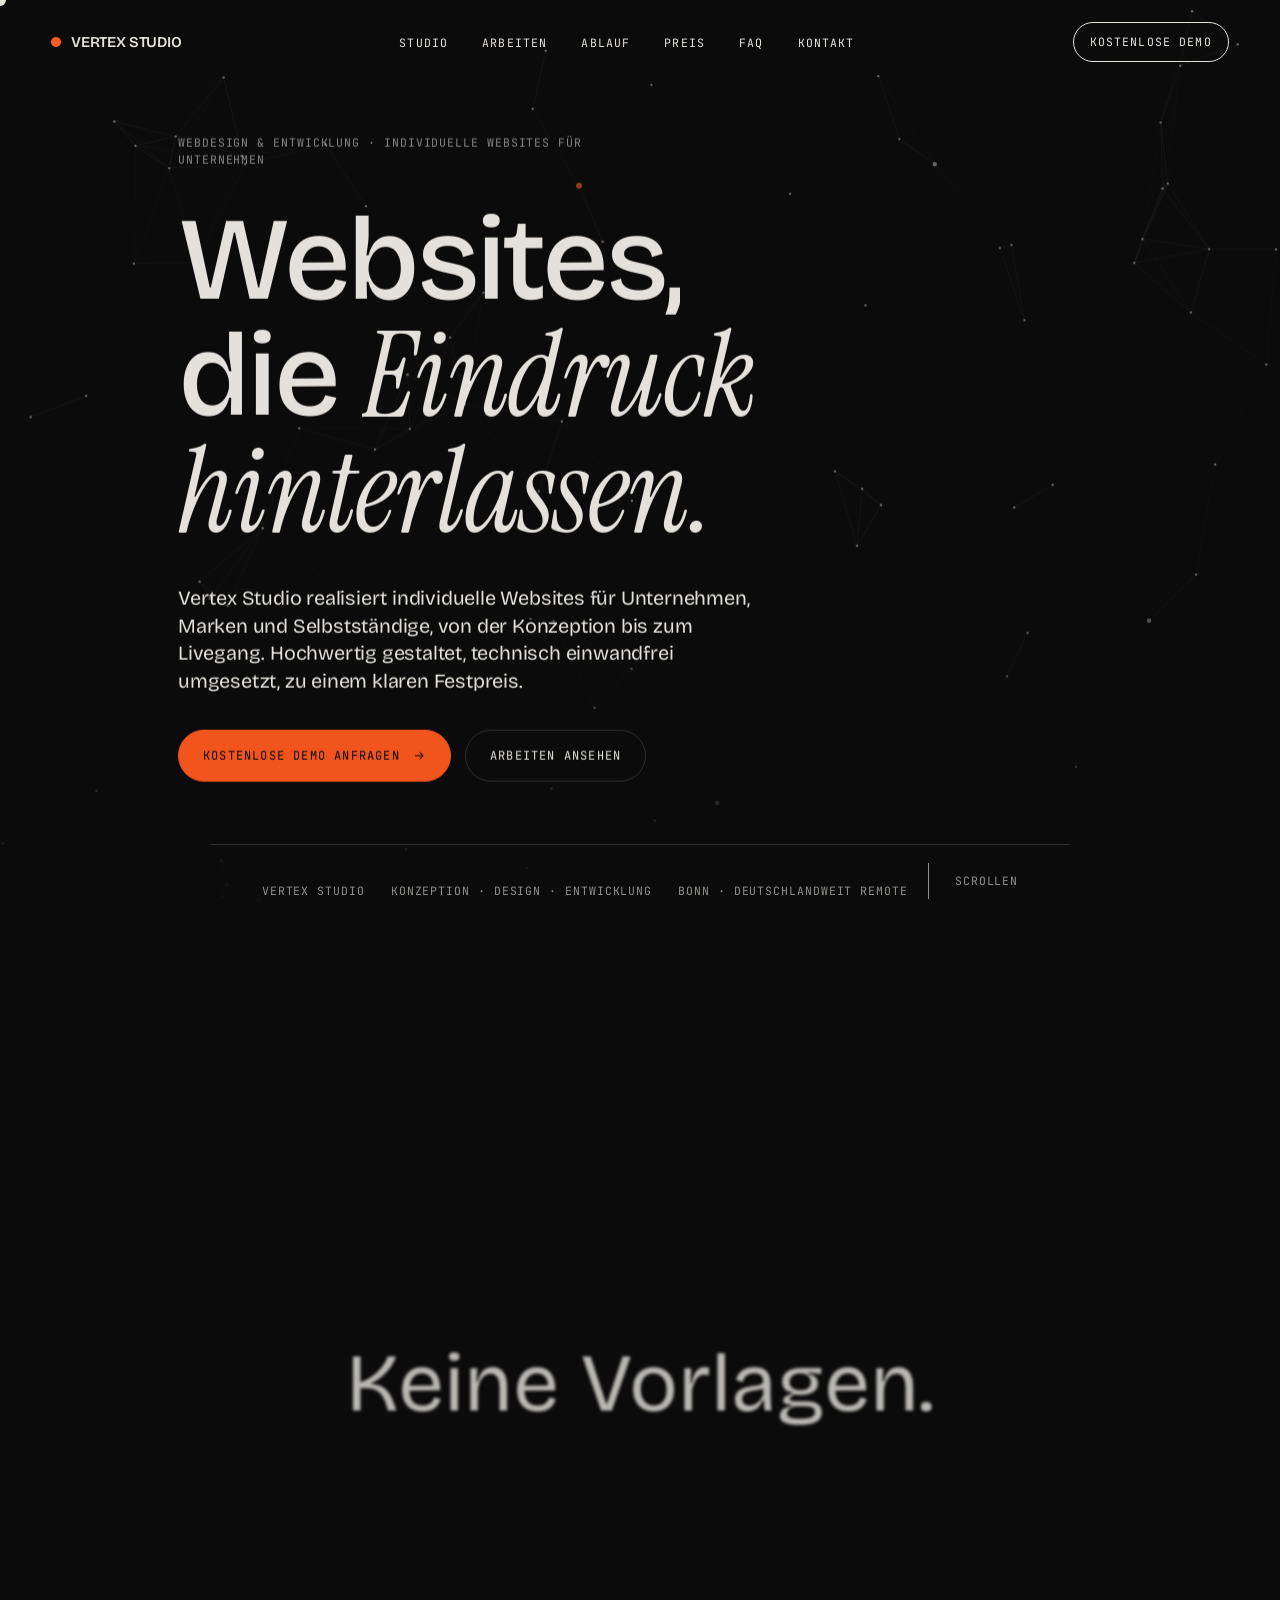
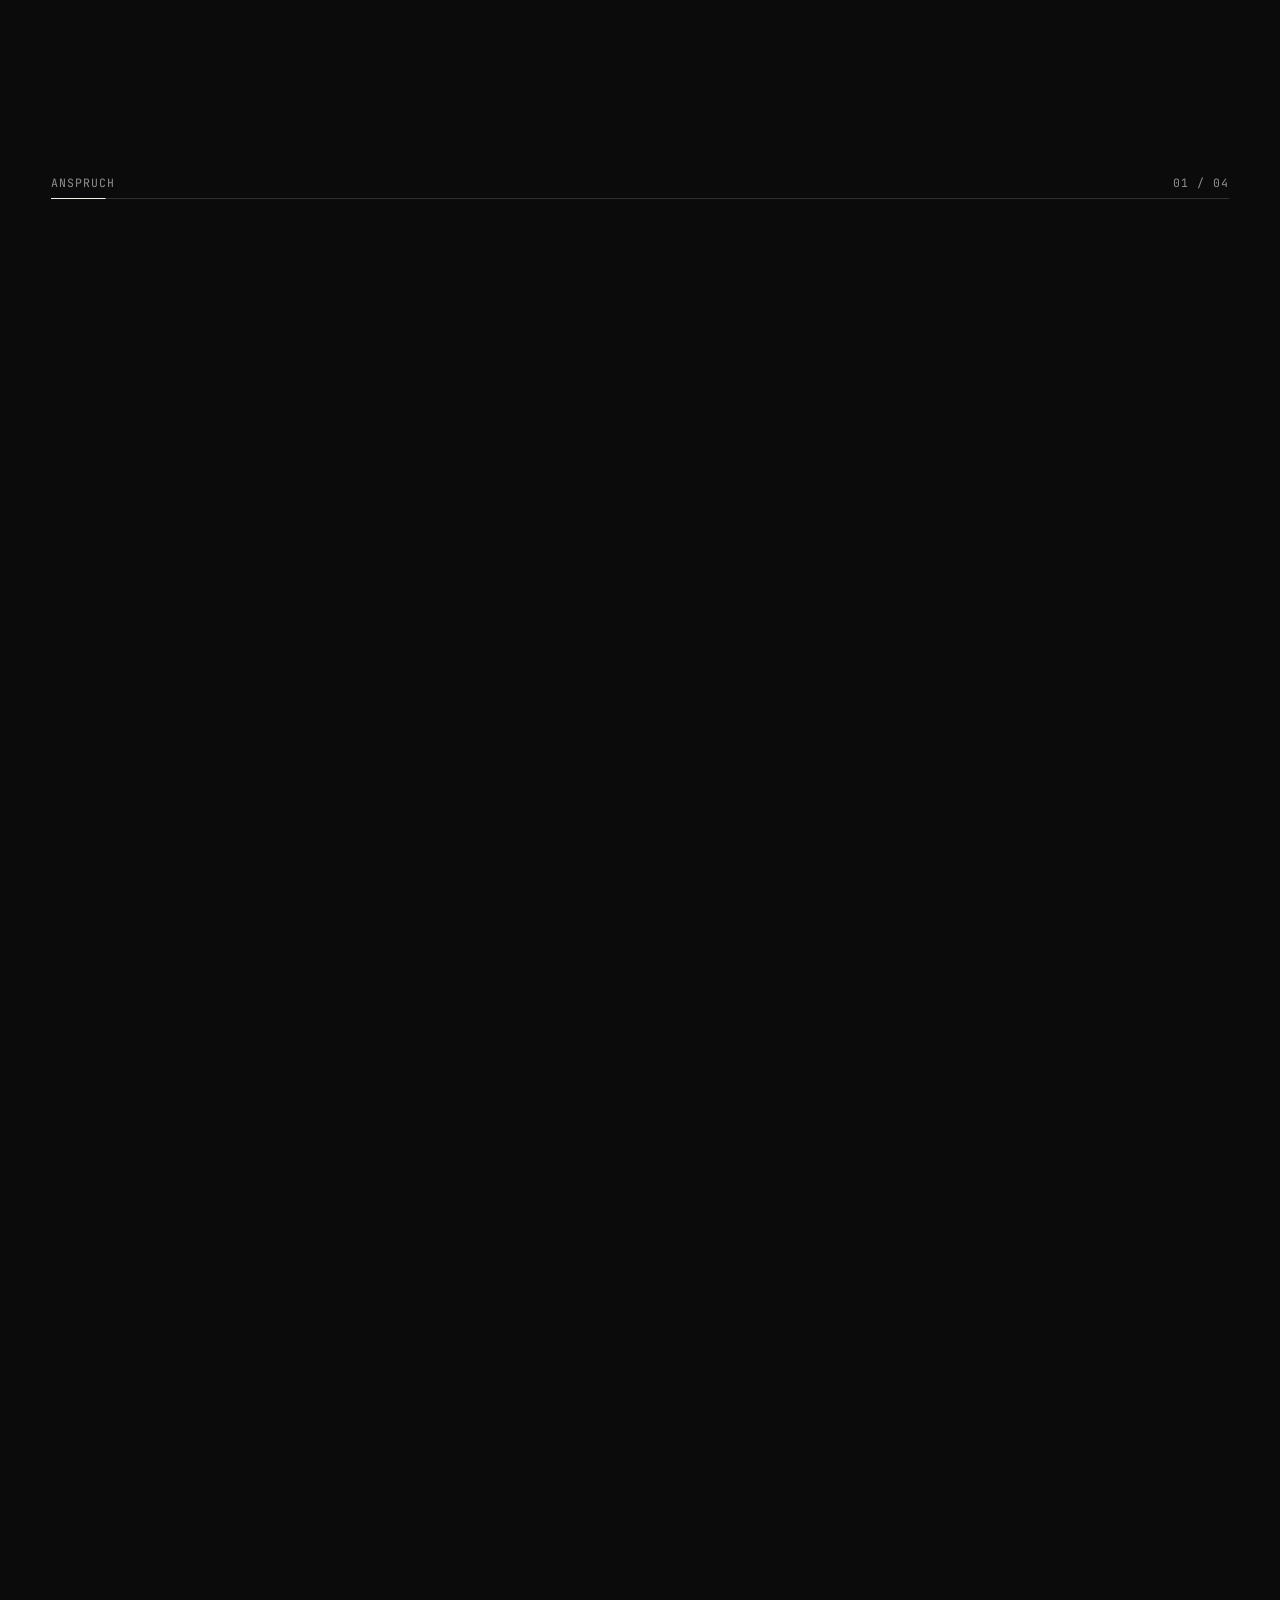
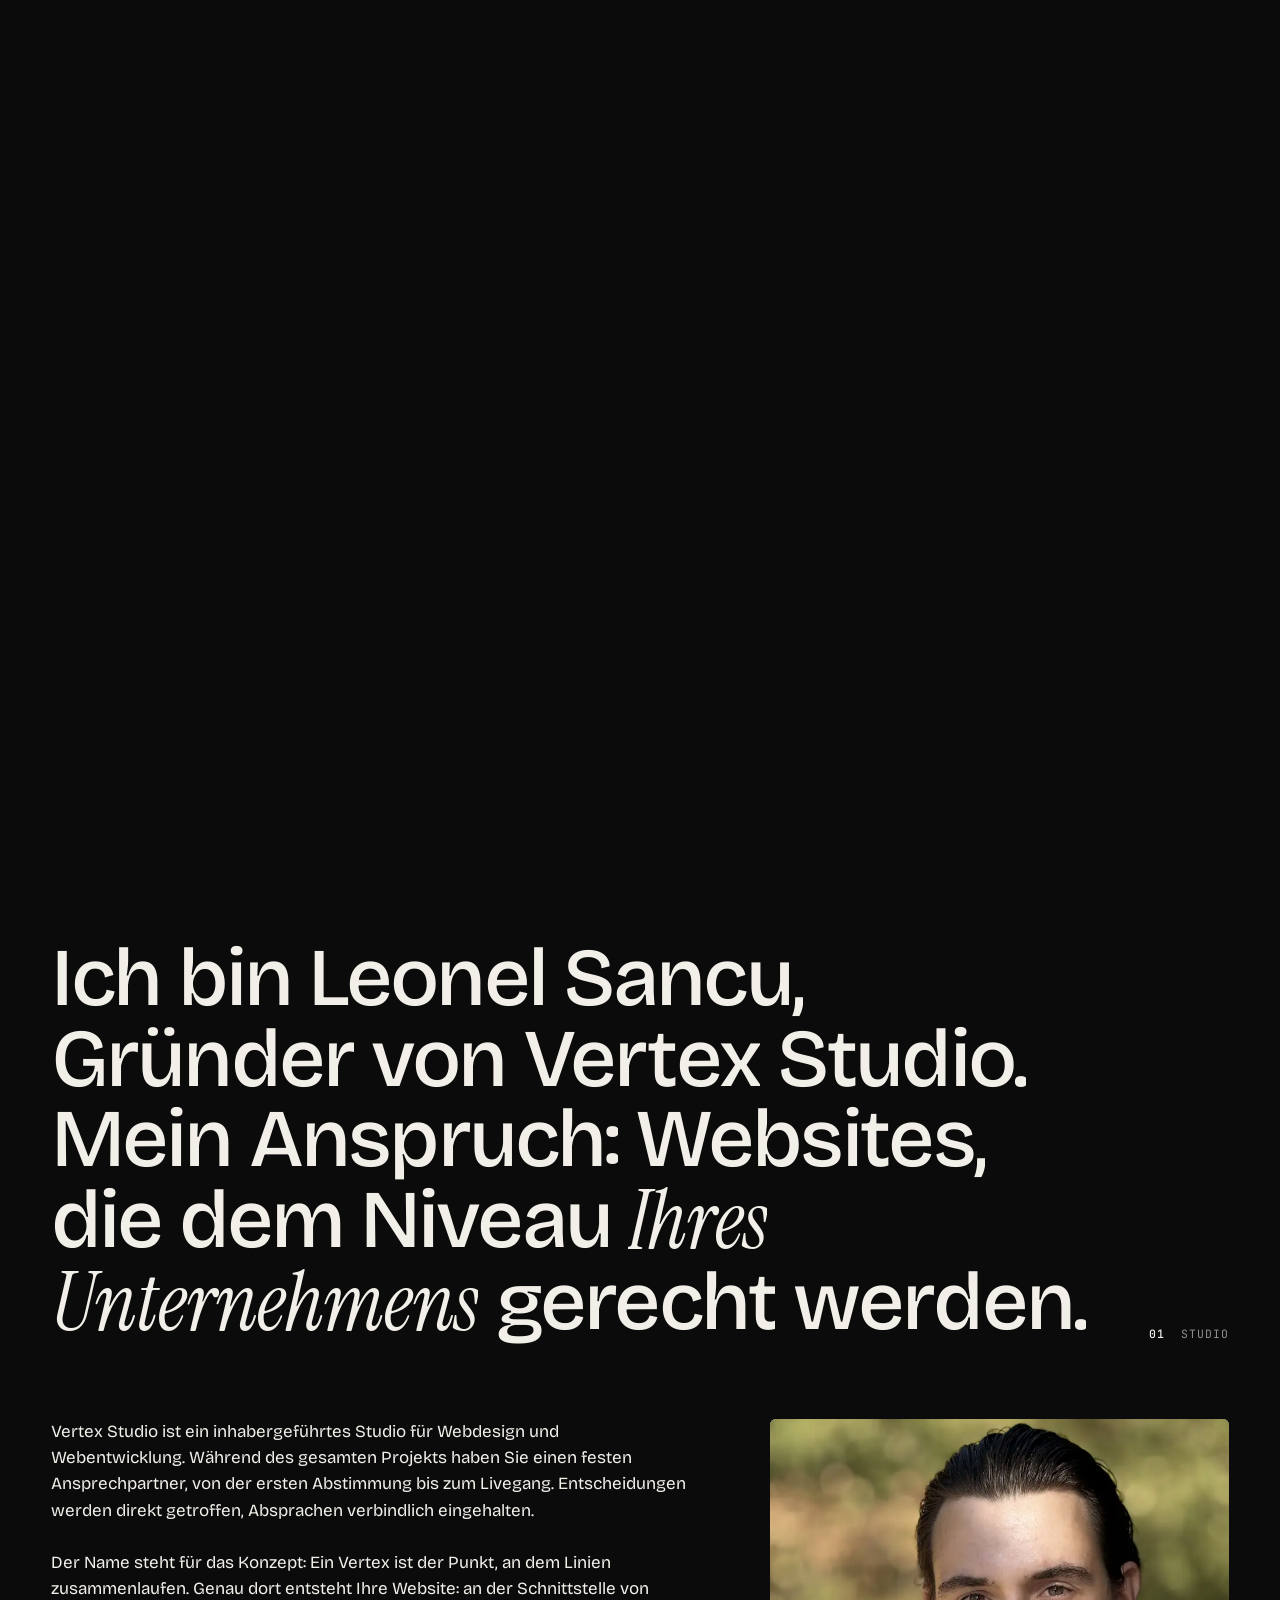
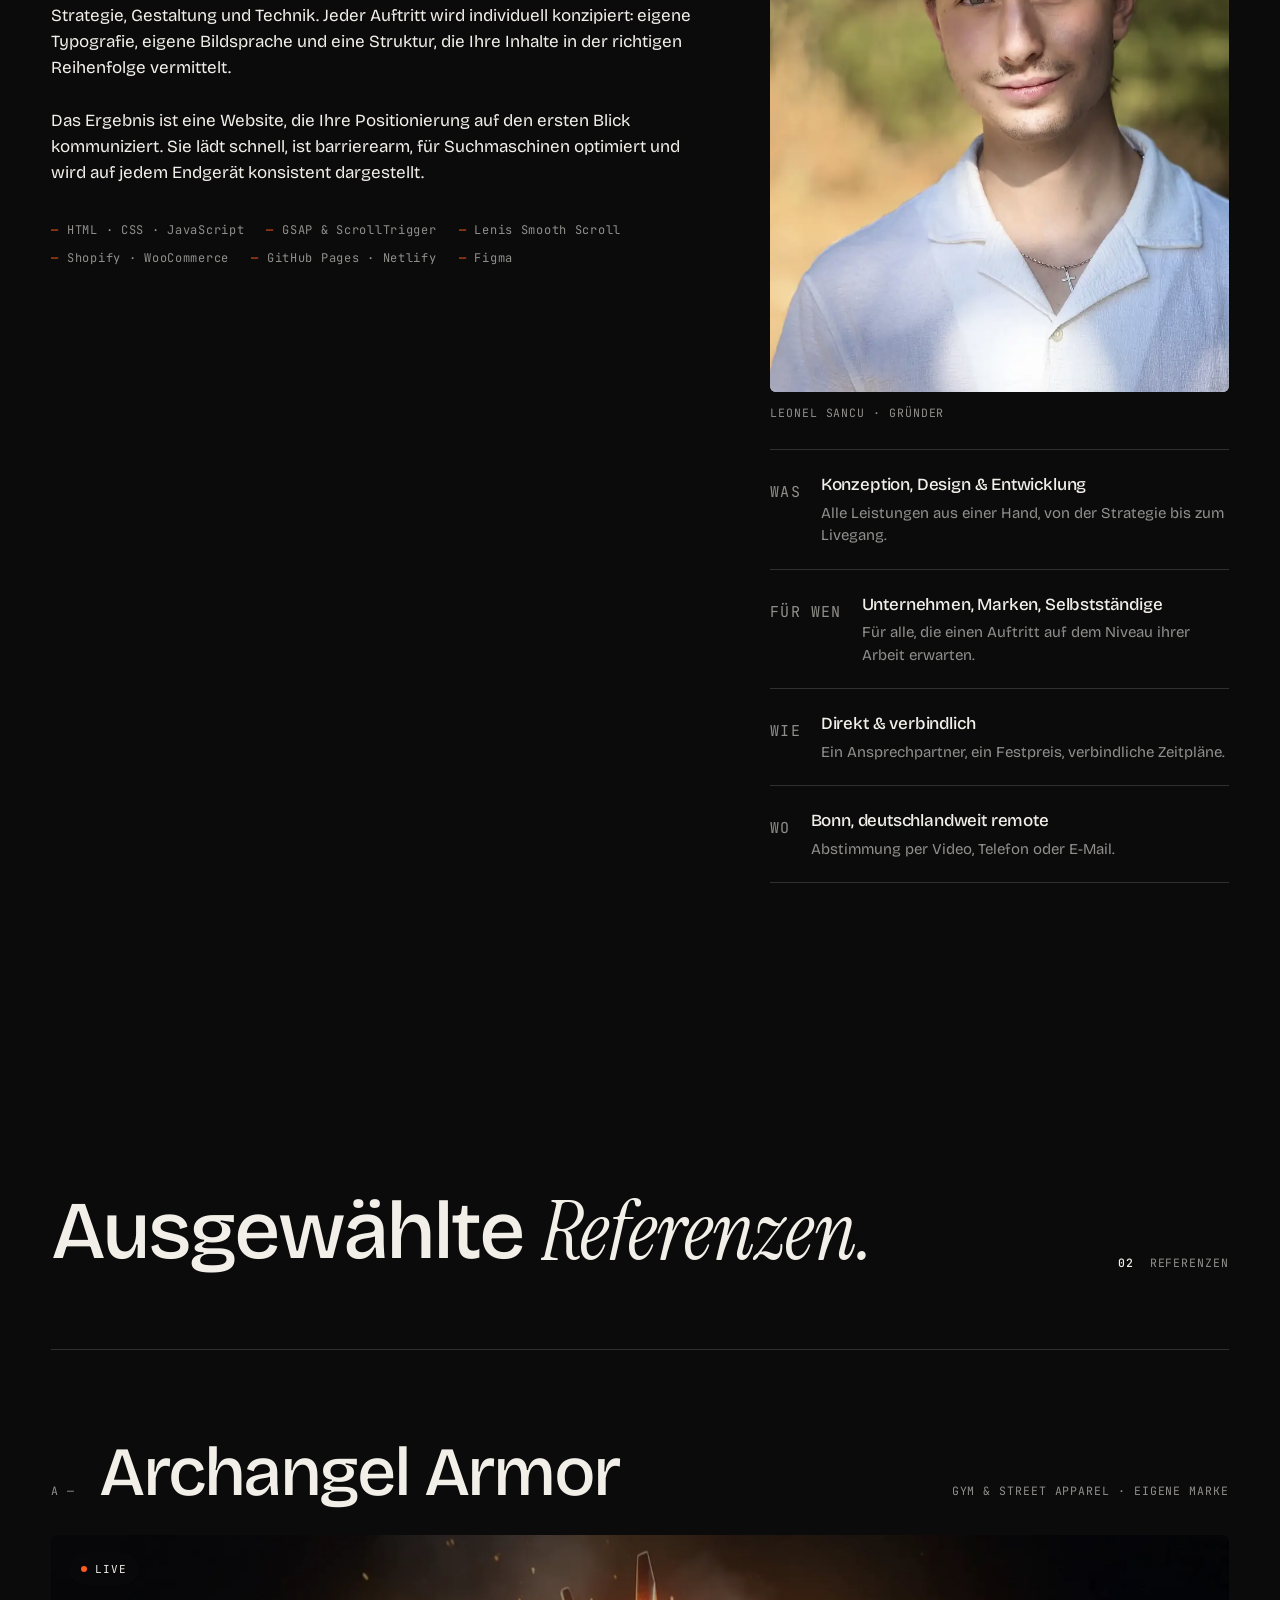
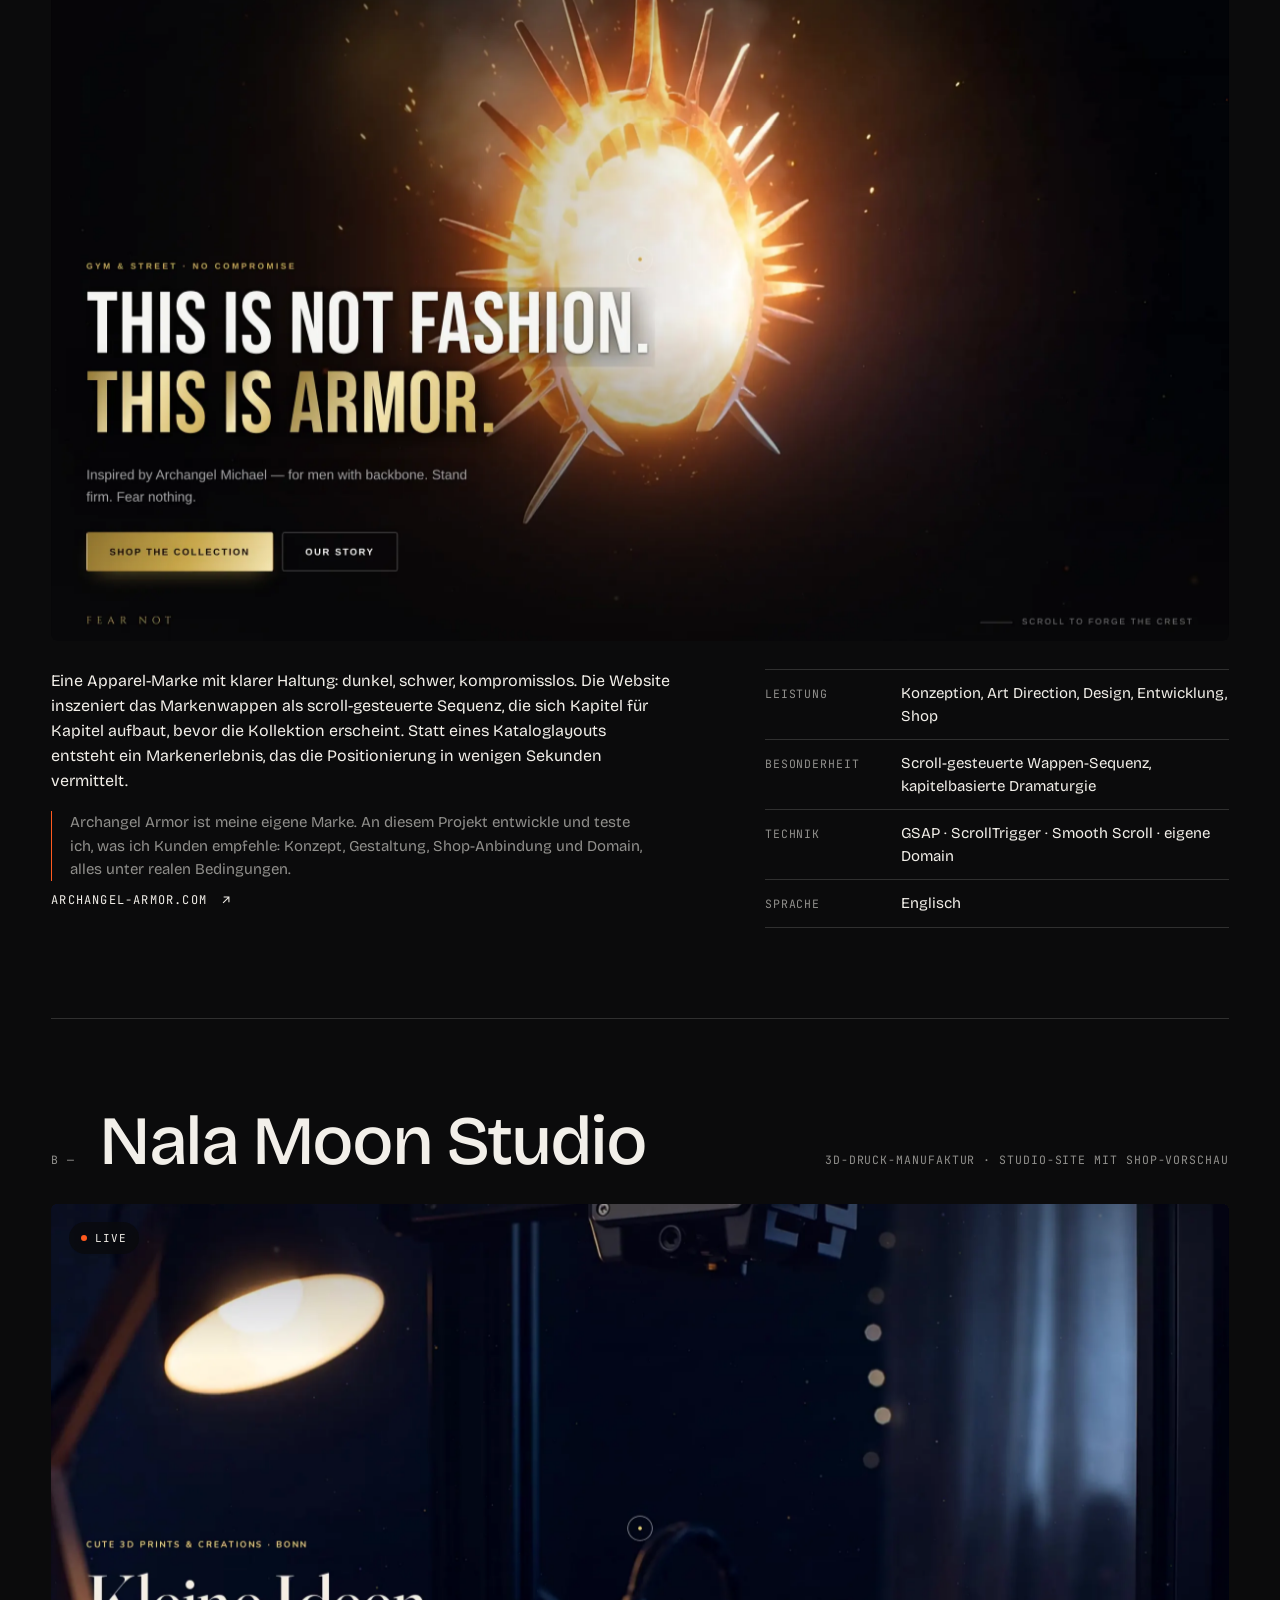
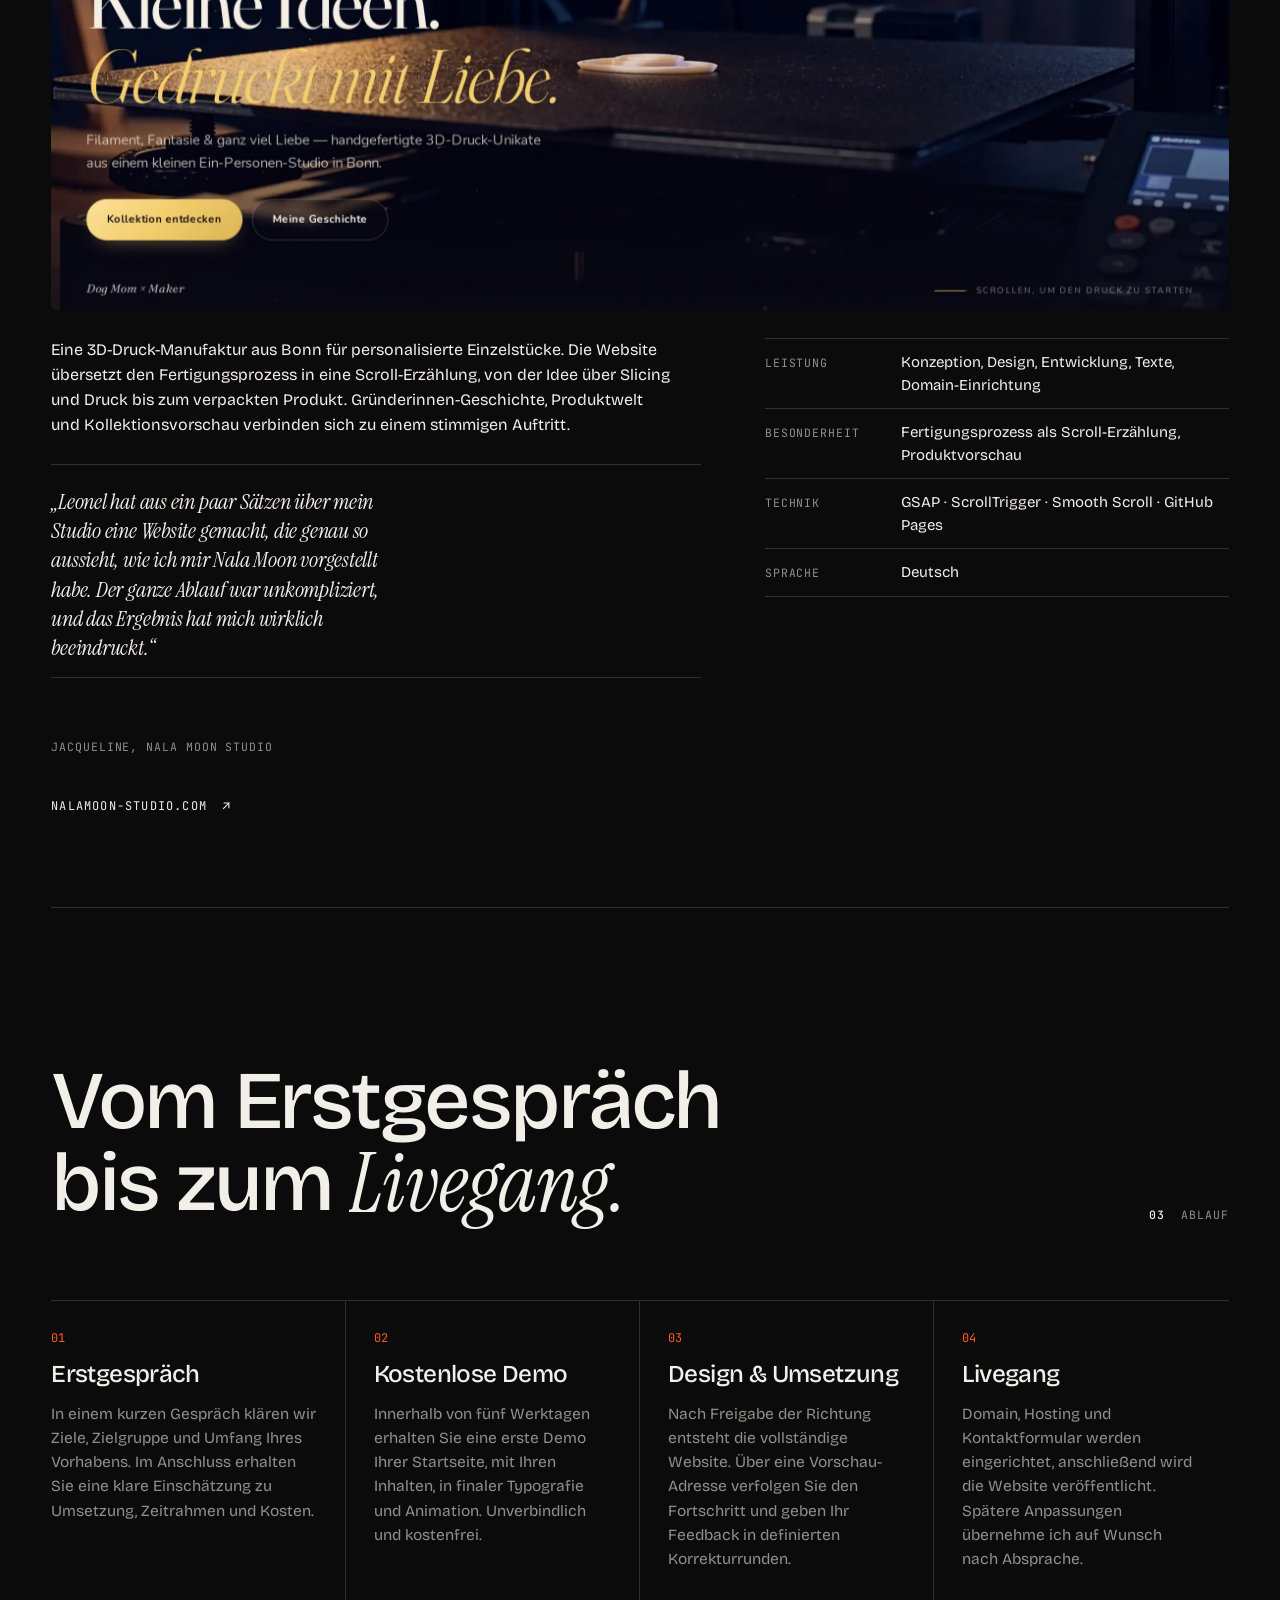
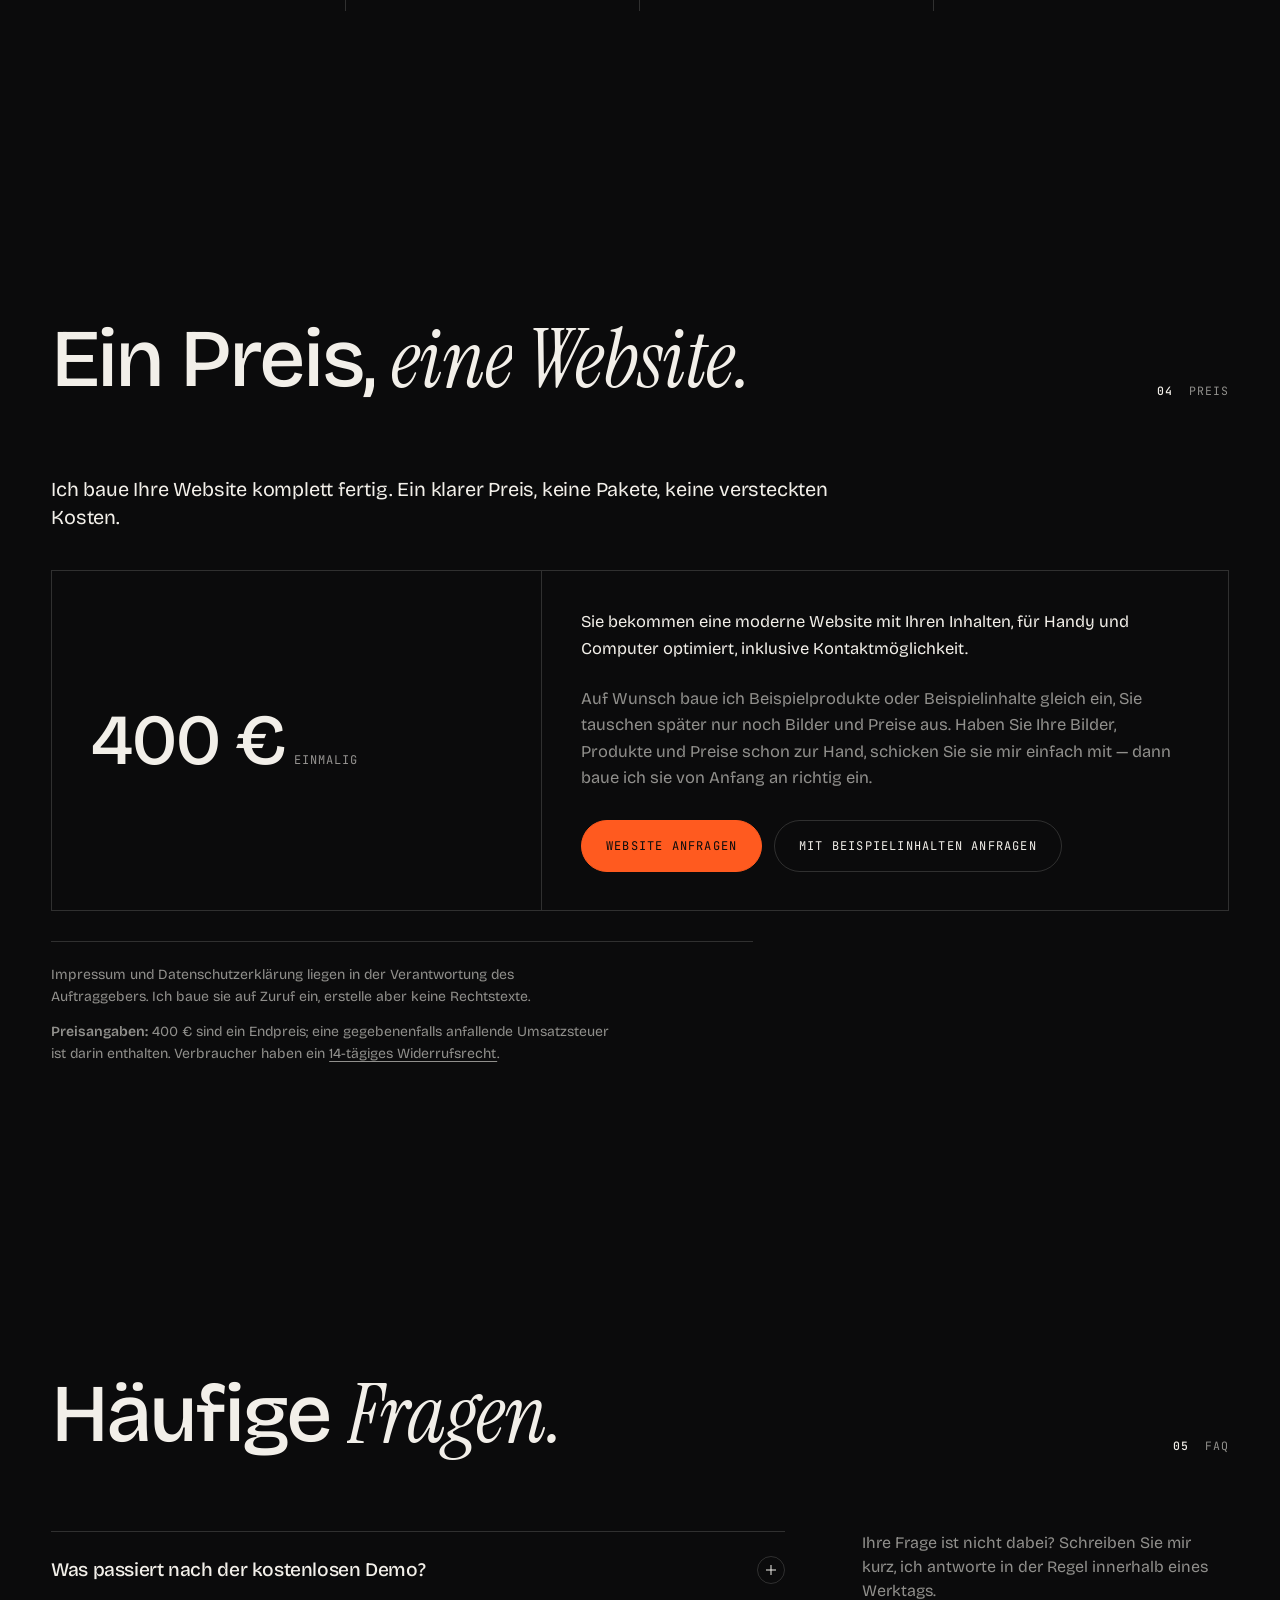
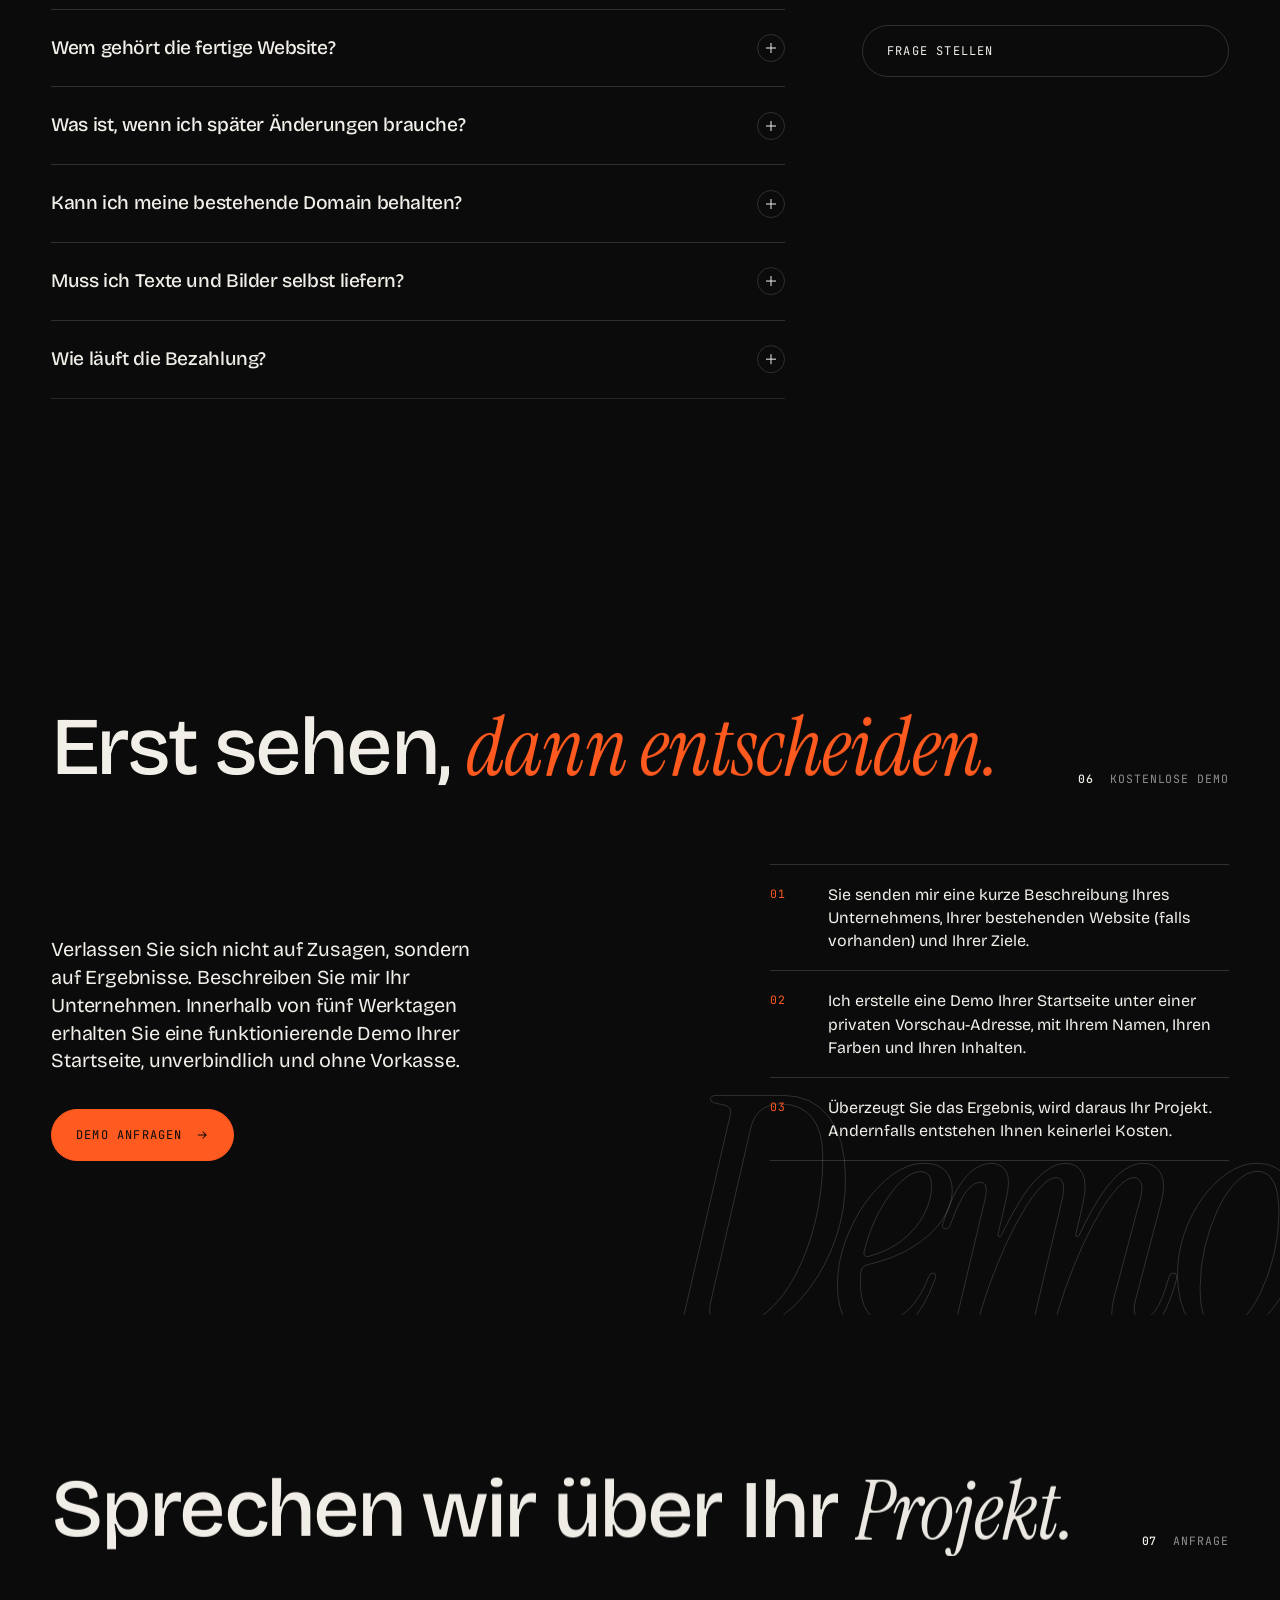
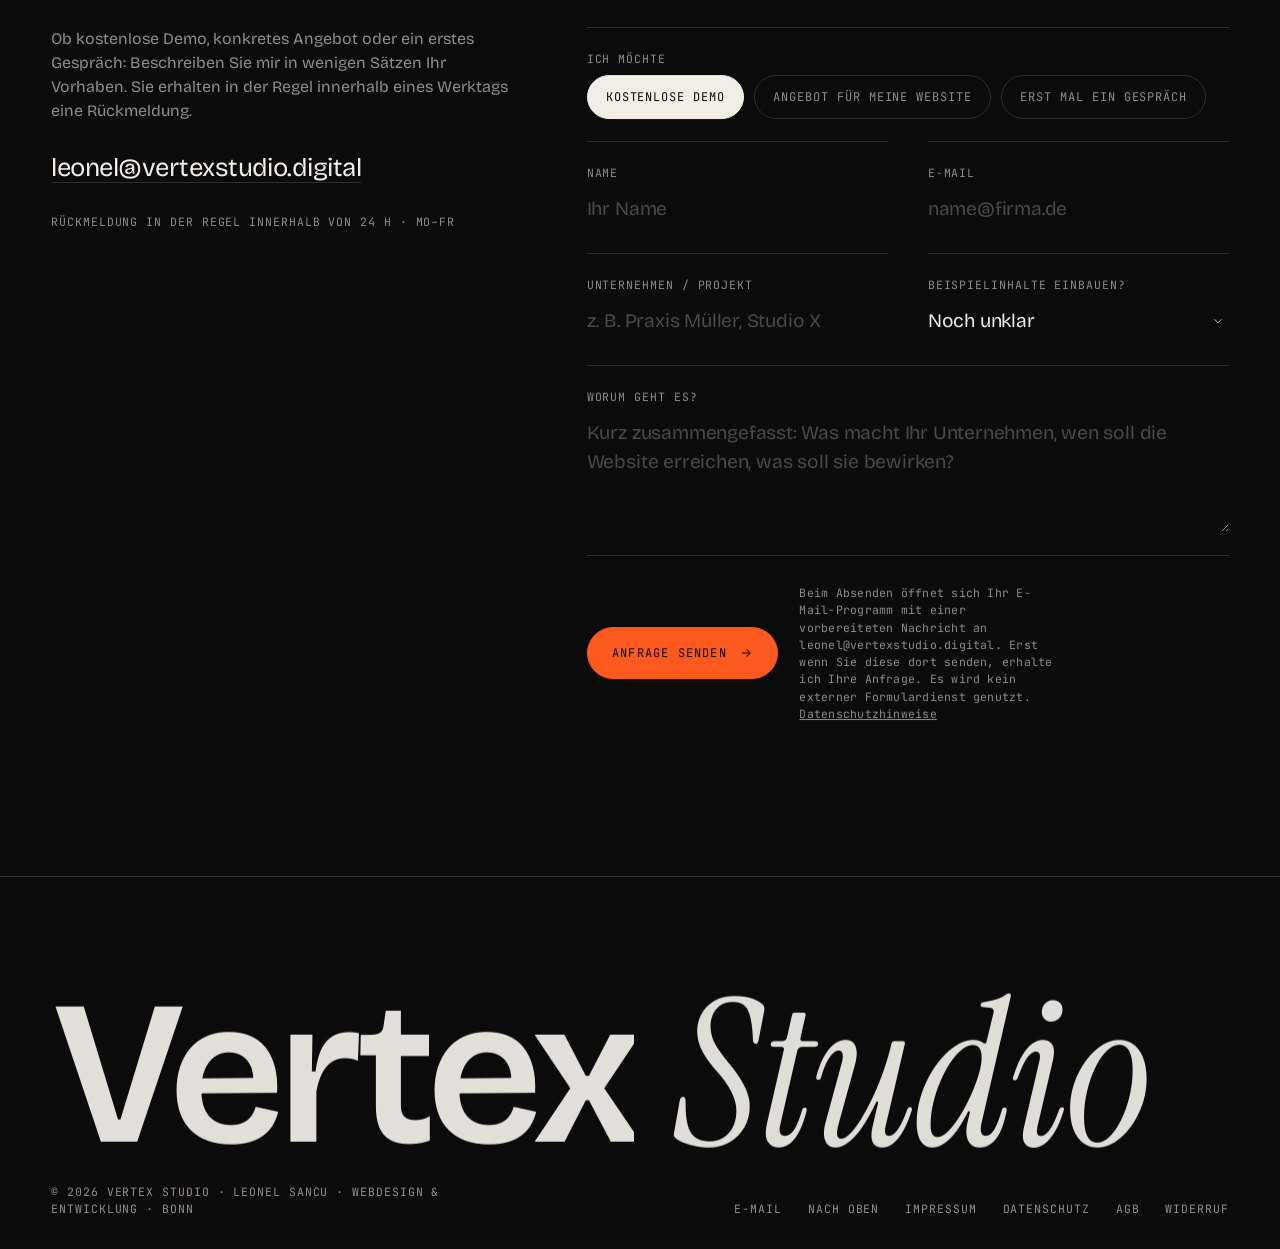
==== commit d6a1ef39: "Ablauf-Schritt 04: Betreuung entfernt Schritt "Livegang & Betreuung" heisst jetzt "Livegang"; spaete" ====
--- a/index.html
+++ b/index.html
@@ -494,7 +494,7 @@
       <div class="step" data-reveal><span class="num">01</span><h3>Erstgespräch</h3><p>In einem kurzen Gespräch klären wir Ziele, Zielgruppe und Umfang Ihres Vorhabens. Im Anschluss erhalten Sie eine klare Einschätzung zu Umsetzung, Zeitrahmen und Kosten.</p></div>
       <div class="step" data-reveal><span class="num">02</span><h3>Kostenlose Demo</h3><p>Innerhalb von fünf Werktagen erhalten Sie eine erste Demo Ihrer Startseite, mit Ihren Inhalten, in finaler Typografie und Animation. Unverbindlich und kostenfrei.</p></div>
       <div class="step" data-reveal><span class="num">03</span><h3>Design & Umsetzung</h3><p>Nach Freigabe der Richtung entsteht die vollständige Website. Über eine Vorschau-Adresse verfolgen Sie den Fortschritt und geben Ihr Feedback in definierten Korrekturrunden.</p></div>
-      <div class="step" data-reveal><span class="num">04</span><h3>Livegang & Betreuung</h3><p>Domain, Hosting und Kontaktformular werden eingerichtet, anschließend wird die Website veröffentlicht. Auf Wunsch übernehme ich danach Pflege und Aktualisierungen.</p></div>
+      <div class="step" data-reveal><span class="num">04</span><h3>Livegang</h3><p>Domain, Hosting und Kontaktformular werden eingerichtet, anschließend wird die Website veröffentlicht. Spätere Anpassungen übernehme ich auf Wunsch nach Absprache.</p></div>
     </div>
   </div>
 </section>
